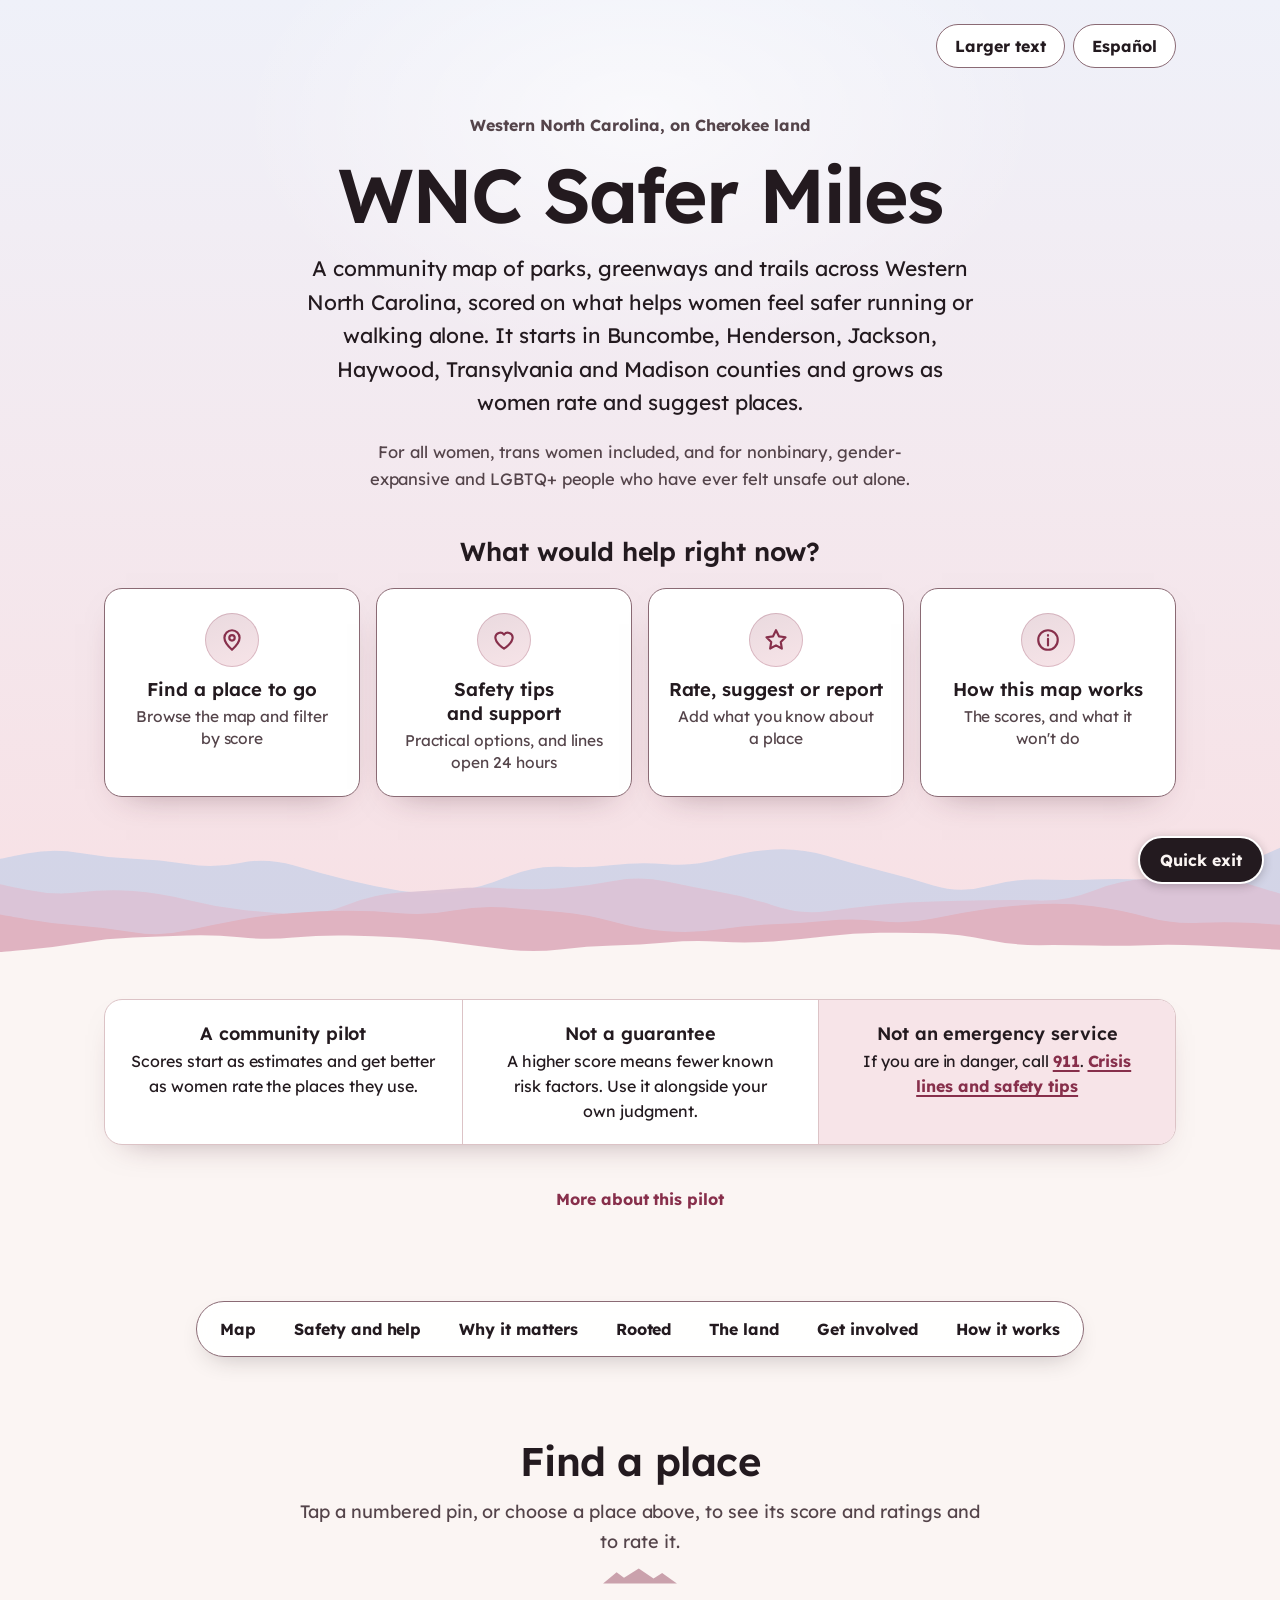
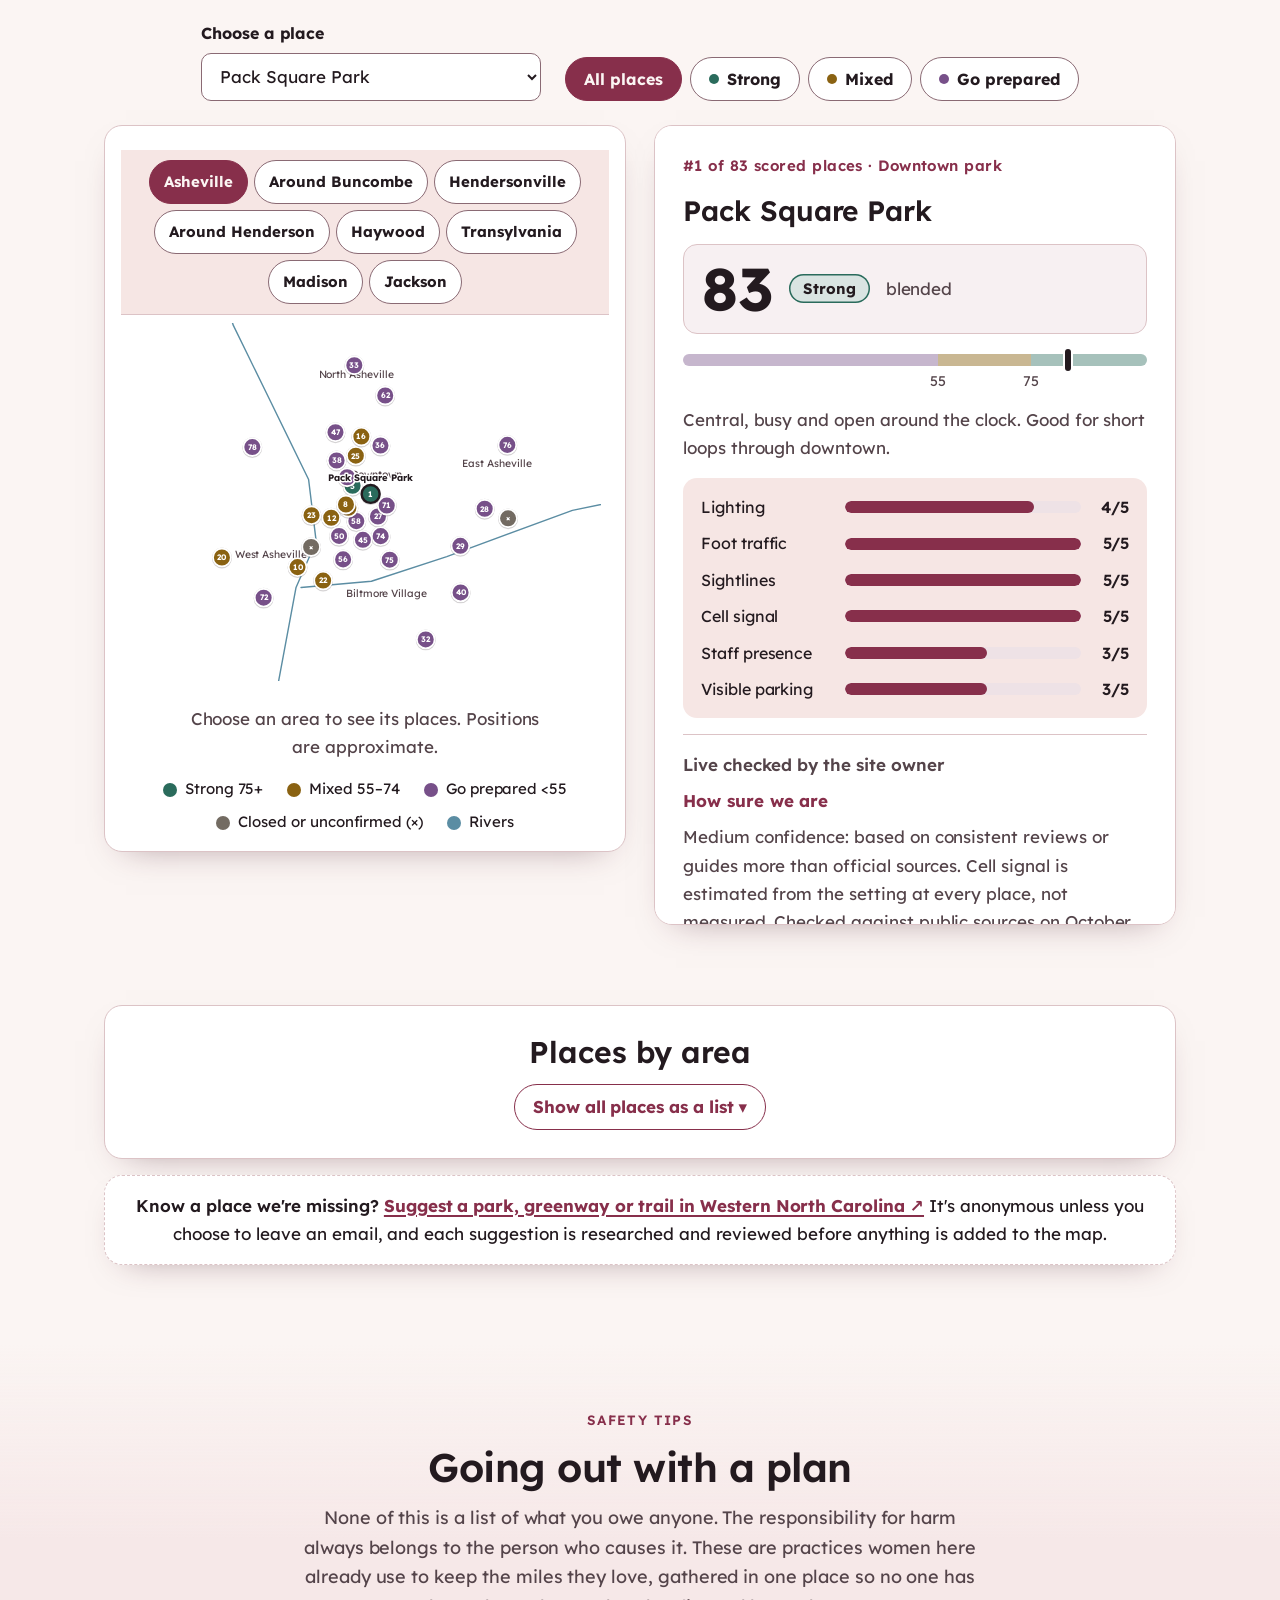
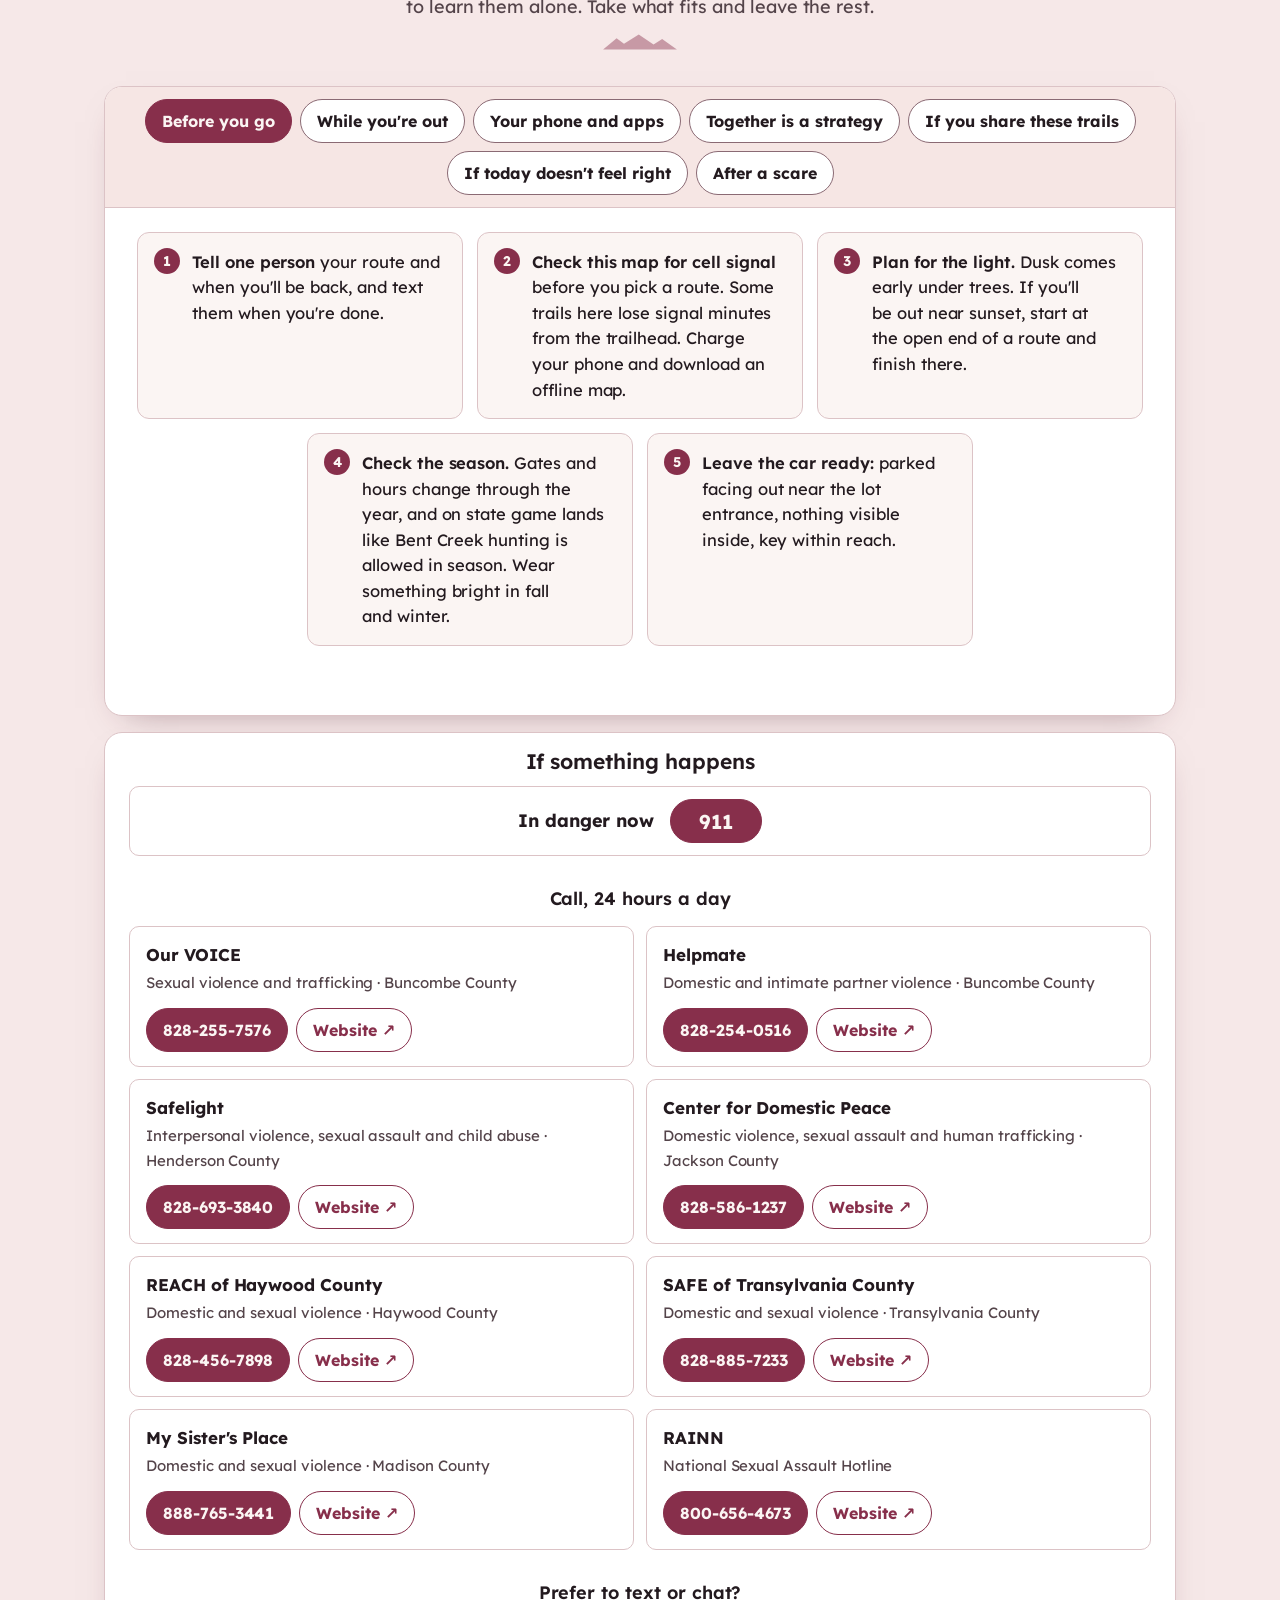
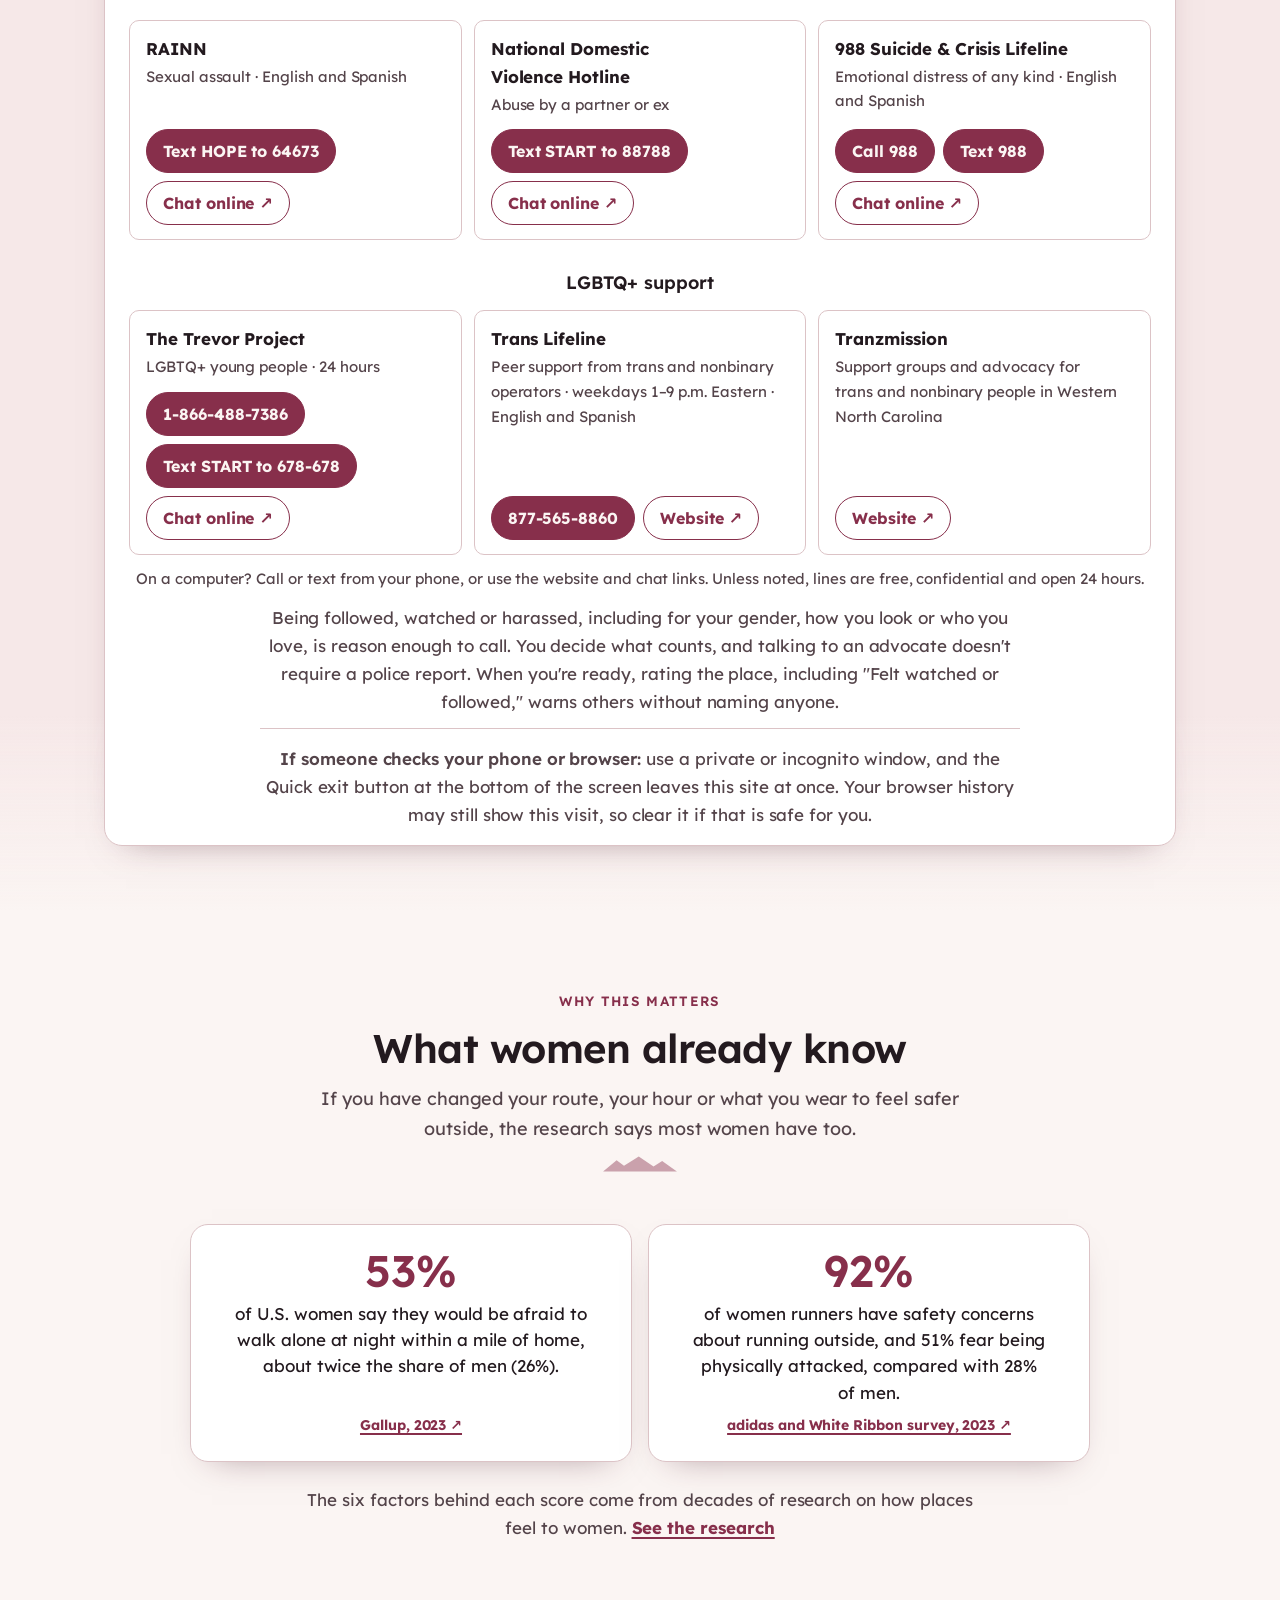
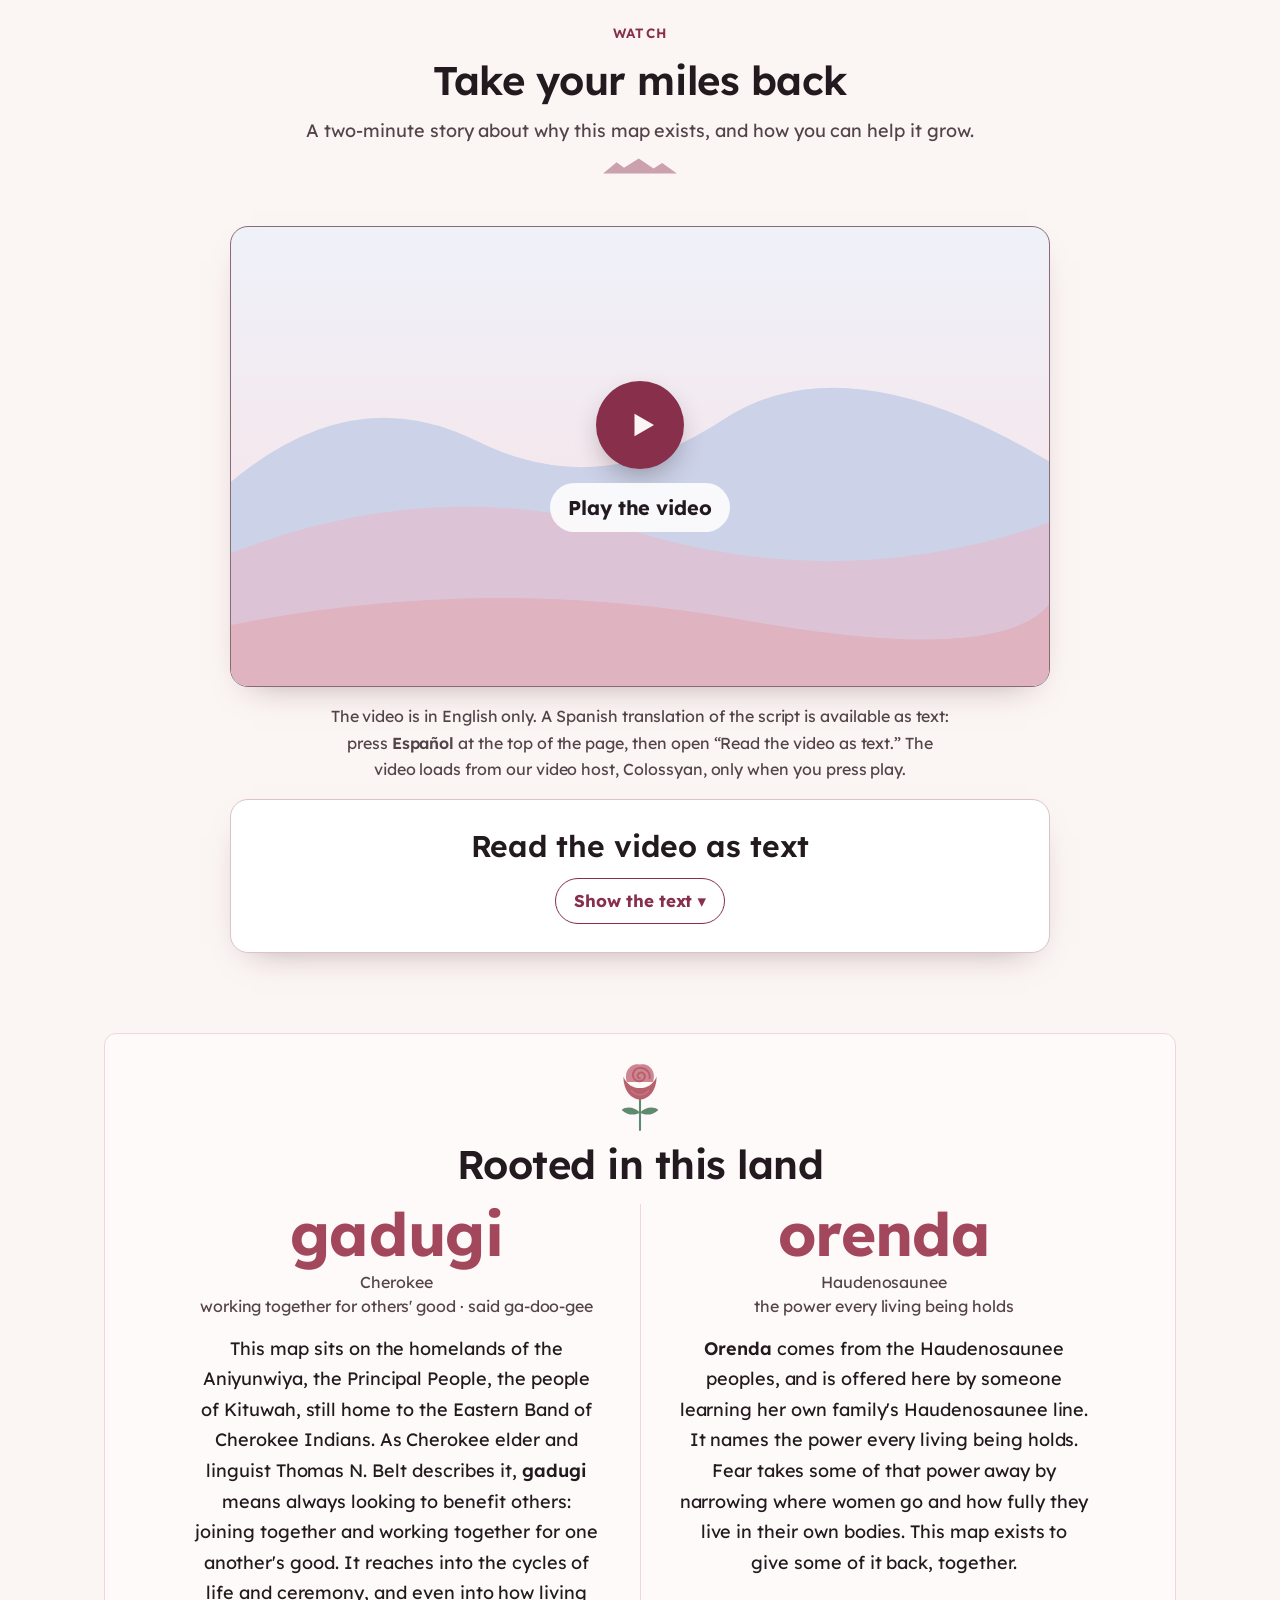
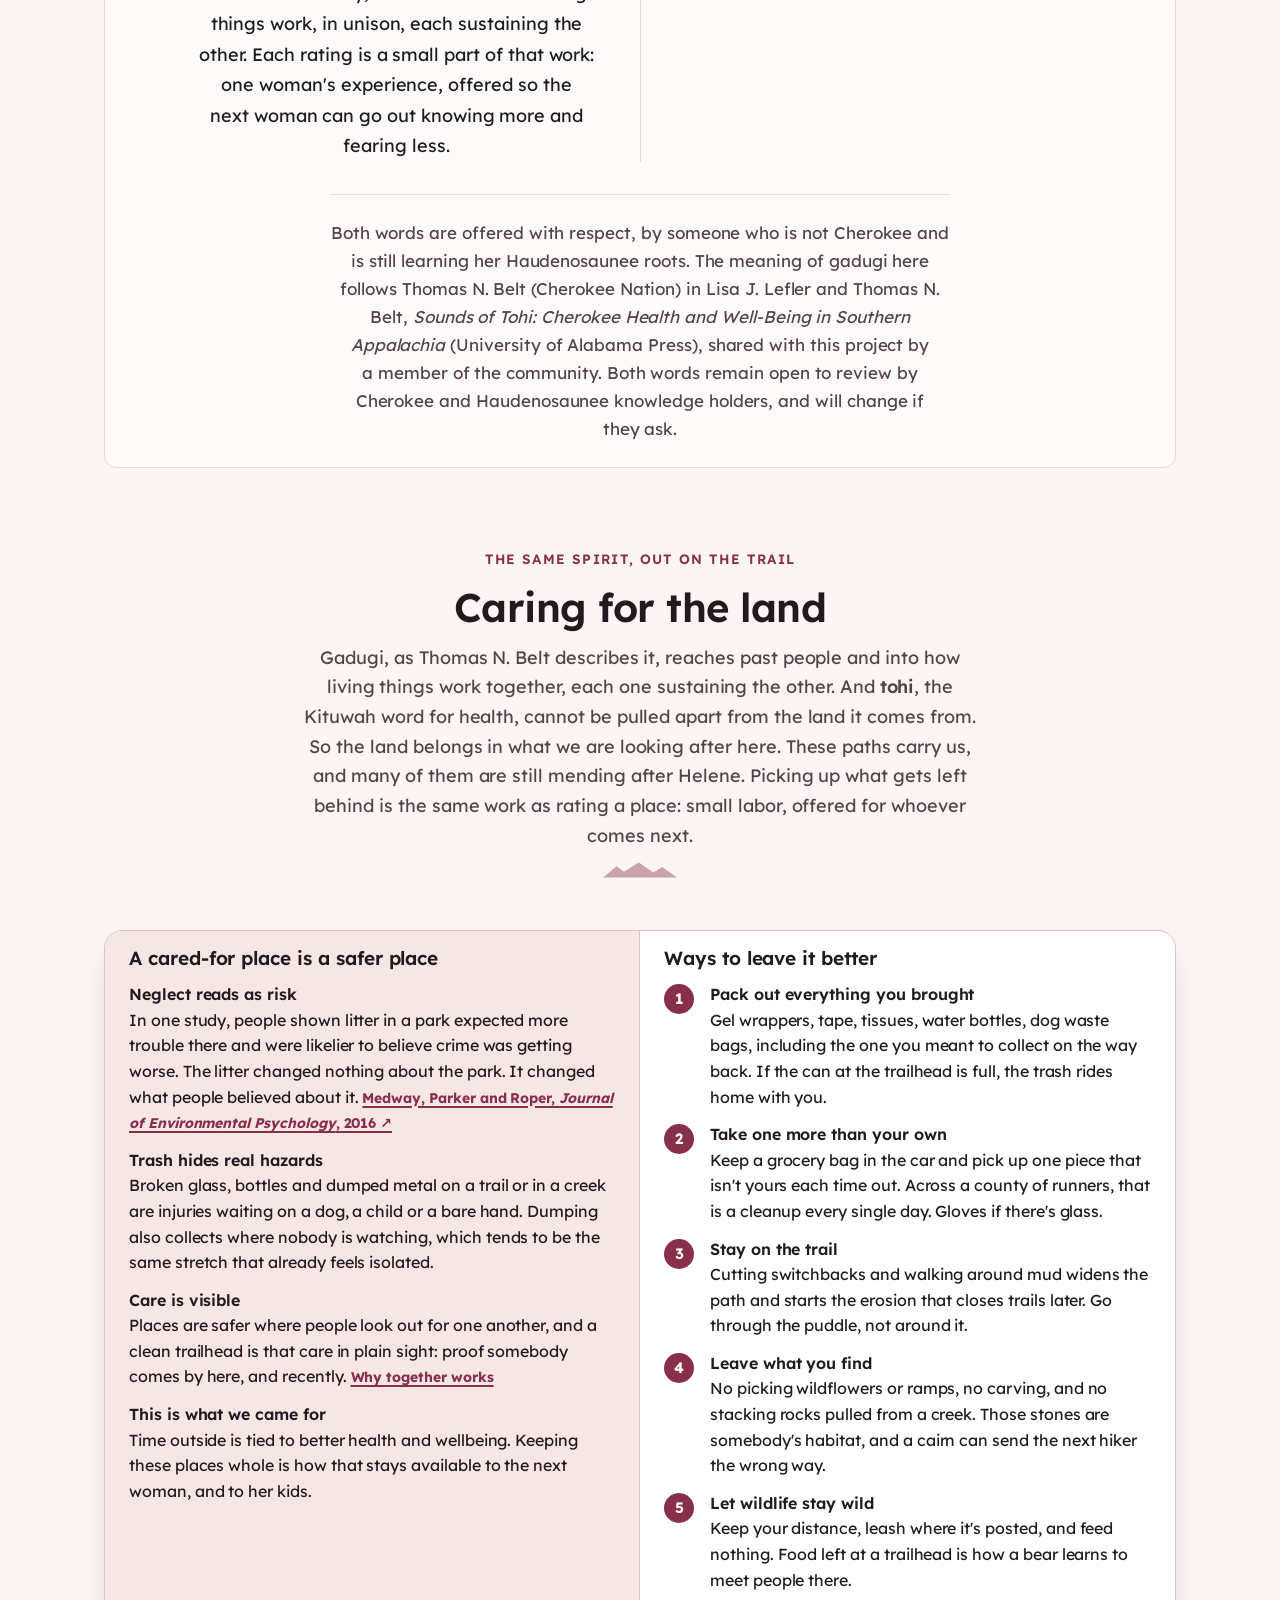
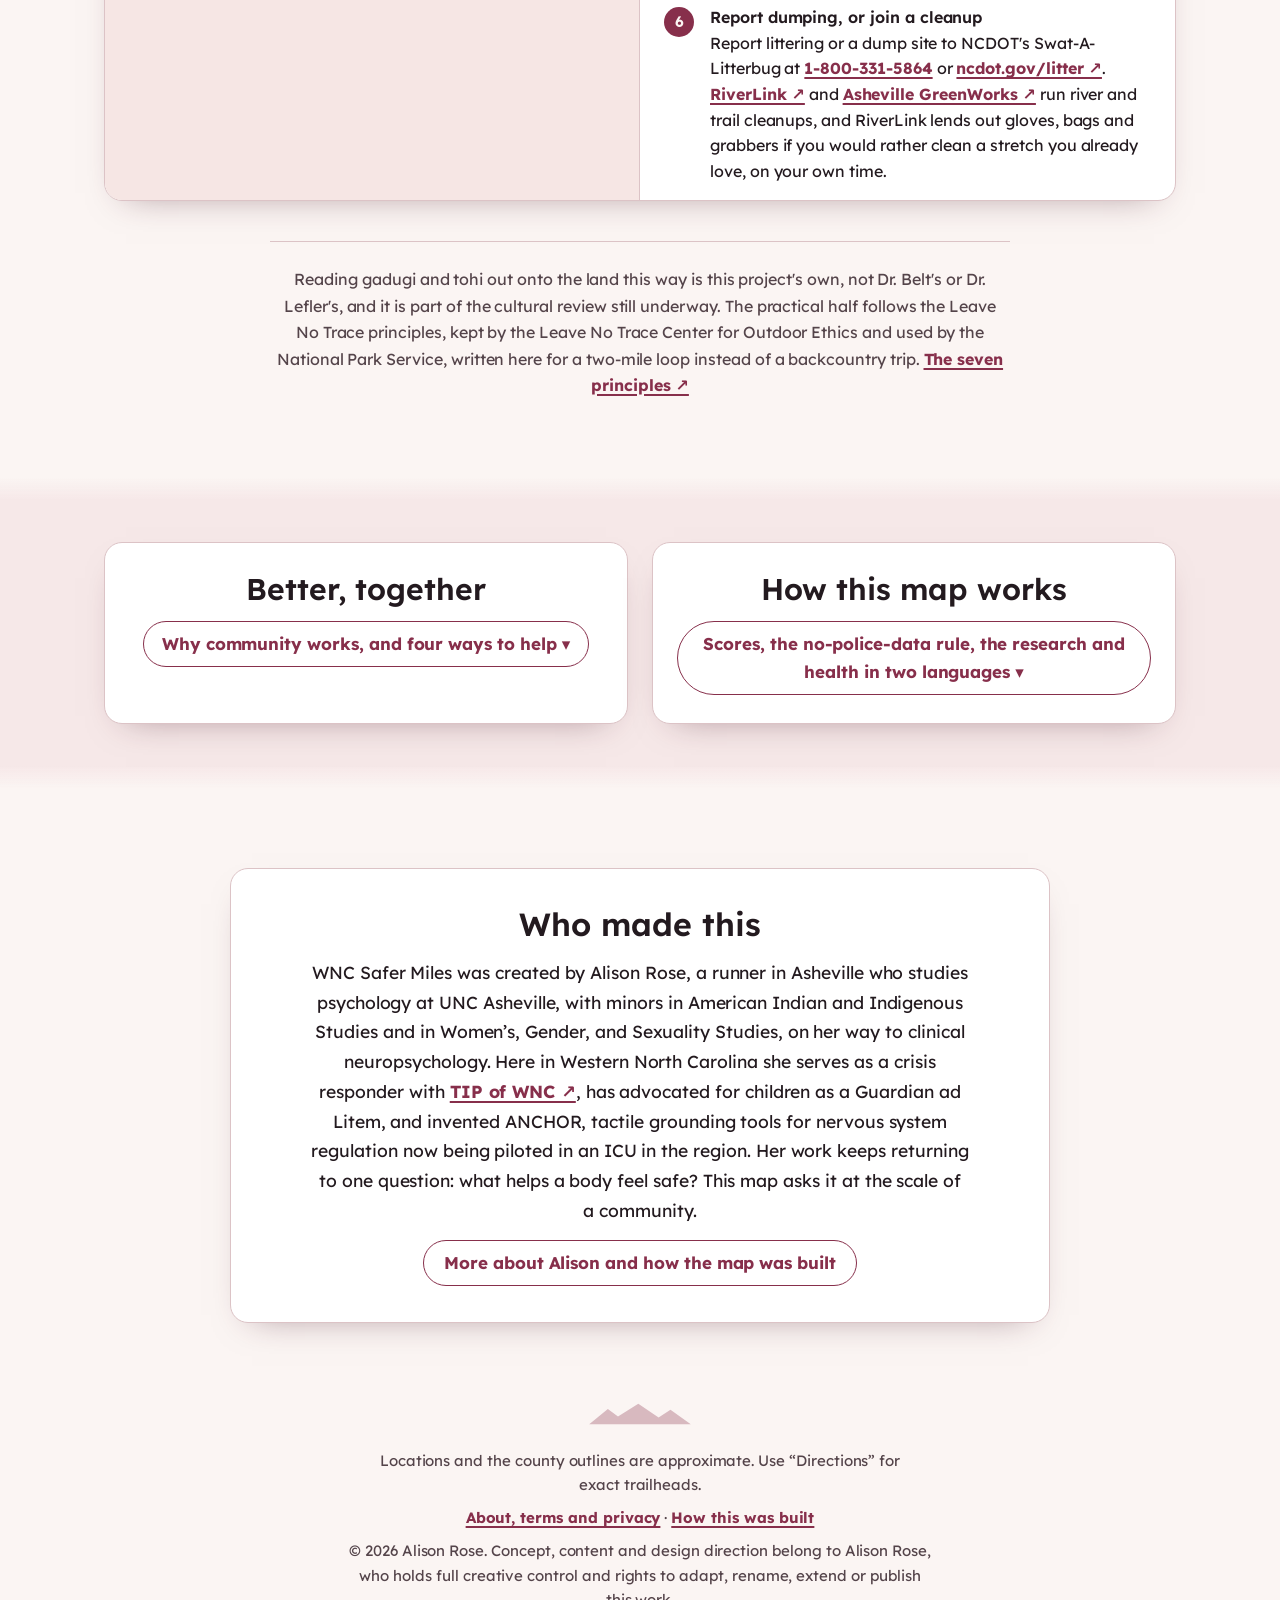
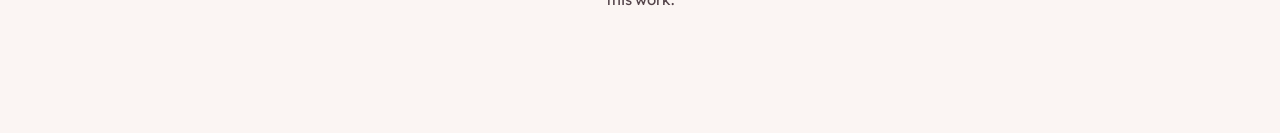
==== index.html @ e5802a6c "Add "Caring for the land" (EN/ES); Blue Ridge depth and wayfinding pass Content - New #land section " ====
<!doctype html>
<html lang="en">
<head>
<meta charset="utf-8">
<meta name="viewport" content="width=device-width,initial-scale=1,viewport-fit=cover">
<style>:root{color-scheme:light dark}body{margin:0;font:17px system-ui,sans-serif;background:#fbf5f3;color:#2b2226}@media (prefers-color-scheme:dark){body{background:#191416;color:#f6edef}}img{max-width:100%}[hidden]{display:none!important}
/* ---------- Consolidated layout: folds and tabs ---------- */
.fold{background:var(--surface);border:1px solid var(--line);border-radius:var(--r)}
.fold>summary{list-style:none;cursor:pointer;display:flex;flex-wrap:wrap;align-items:center;justify-content:space-between;gap:var(--s1) var(--s2);padding:var(--s2) var(--s3);min-height:56px}
.fold>summary::-webkit-details-marker{display:none}
.fold>summary h2{margin:0;font-size:22px}
.fold-hint{font-weight:700;color:var(--accent)}
.fold-hint::after{content:" ▾"}
.fold[open] .fold-hint::after{content:" ▴"}
.fold[open]>summary{border-bottom:1px solid var(--line)}
.fold>.note,.fold>.list{margin:var(--s2) var(--s3)}
.fold>.list{margin-bottom:var(--s3)}
.list{columns:auto;display:grid;grid-template-columns:repeat(3,minmax(0,1fr));gap:var(--s1) var(--s2);align-items:stretch}
.list .area{grid-column:1/-1;margin:var(--s2) 0 0}
.list .row{margin:0;height:100%}
@media (max-width:980px){.list{grid-template-columns:repeat(2,minmax(0,1fr))}}
@media (max-width:640px){.list{grid-template-columns:1fr}}
.places-sec{display:grid;gap:var(--s2)}
.tips>*,.howto>*,main>*{min-width:0}
.tabs{min-width:0;max-width:100%;background:var(--surface);border:1px solid var(--line);border-radius:var(--r);overflow:hidden}
.tablist{min-width:0;max-width:100%;display:flex;flex-wrap:wrap;justify-content:center;gap:var(--s1);padding:12px var(--s2);background:var(--band);border-bottom:1px solid var(--line)}
.tablist [role=tab]{font:700 16px var(--font);min-height:44px;padding:8px 16px;border-radius:999px;border:1.5px solid var(--edge);background:var(--surface);color:var(--ink);cursor:pointer}
.tablist [role=tab]:hover{border-color:var(--accent)}
.tablist [role=tab][aria-selected=true]{background:var(--accent);border-color:var(--accent);color:var(--bg)}
.panels{display:grid;padding:var(--s2) clamp(16px,3vw,32px) var(--s1)}
.panels>[role=tabpanel]{grid-area:1/1;visibility:hidden;background:none;border:0;border-radius:0;padding:0;display:grid;gap:12px;align-content:start}
.panels>[role=tabpanel].on{visibility:visible}
.panels>[role=tabpanel]>h3{position:absolute;width:1px;height:1px;overflow:hidden;clip:rect(0 0 0 0);white-space:nowrap}
.panels ul{columns:2 300px;column-gap:var(--s4);display:block;margin:0;padding-left:20px}
.panels li{break-inside:avoid;margin-bottom:12px}
.panels>[role=tabpanel]:focus-visible{outline:2px solid var(--accent);outline-offset:6px}
@media (max-width:640px){.panels>[role=tabpanel]:not(.on){display:none}.tablist [role=tab]{font-size:15px;padding:8px 12px}}
.tips .tip-grid{margin-top:var(--s3)}
.howto{display:grid;gap:var(--s2)}
.together{display:grid;gap:var(--s2)}
.fold>.tg-intro{margin:var(--s2) var(--s3) 0;max-width:72ch}
.fold>.tg{margin:var(--s2) var(--s3) var(--s3)}
#howFold>.tabs{margin:var(--s2) var(--s3) var(--s3)}
.howto .fold>summary h2{text-align:left}
@media (max-width:640px){.fold>.tg-intro{margin:var(--s2) var(--s2) 0}.fold>.tg,#howFold>.tabs{margin:var(--s2)}}
.tg{display:grid;grid-template-columns:minmax(0,1fr) minmax(0,1fr);background:var(--surface);border:1px solid var(--line);border-radius:var(--r);overflow:hidden}
.tg>div{padding:var(--s2) var(--s3);display:grid;gap:12px;align-content:start}
.tg .tg-why{background:var(--band);border-right:1px solid var(--line)}
.tg h3{font-size:19px;margin:0}
.tg ul,.tg ol{margin:0;padding:0;list-style:none;display:grid;gap:12px}
.tg li{font-size:16px;line-height:1.6}
.tg li b{display:block;color:var(--ink)}
.tg ol{counter-reset:tg}
.tg ol li{counter-increment:tg;position:relative;padding-left:44px}
.tg ol li::before{content:counter(tg);position:absolute;left:0;top:2px;width:30px;height:30px;border-radius:50%;background:var(--accent);color:var(--bg);font-weight:700;display:grid;place-items:center;font-size:15px}
.tg small{color:var(--muted);font-size:14px}
@media (max-width:900px){.tg{grid-template-columns:1fr}.tg .tg-why{border-right:0;border-bottom:1px solid var(--line)}.tg>div{padding:var(--s2)}}
.why{display:grid;gap:var(--s2)}
.stats{list-style:none;margin:0 auto;padding:0;display:grid;max-width:820px;width:100%;grid-template-columns:repeat(2,minmax(0,1fr));gap:var(--s2)}
.stats li{background:var(--surface);border:1px solid var(--line);border-radius:var(--r);padding:var(--s2) var(--s3);display:grid;gap:8px;align-content:start;justify-items:center;text-align:center}
.stats b{display:block;font-size:44px;line-height:1;color:var(--accent)}
.stats span{font-size:17px;line-height:1.55}
.stats a{font-size:14px}
.why-more{text-align:center;margin:0 auto;max-width:68ch}
#research [data-i18n=resBody],#health [data-i18n=hlBody]{display:grid;gap:12px}
#research p.note,#health p.note{margin:0;max-width:72ch}
.howto .panels>#health ul.note{margin:0;padding:0;list-style:none;columns:auto;display:grid;grid-template-columns:repeat(auto-fit,minmax(220px,1fr));gap:12px;max-width:none}
.howto .panels>#health ul.note li{margin:0;border-radius:12px;padding:14px 18px;text-align:left;font-weight:400;line-height:1.55;font-size:16px;color:var(--ink)}
.howto .panels>#health ul.note li b{display:block;color:var(--accent);margin-bottom:4px}
@media (max-width:900px){.stats{grid-template-columns:1fr;gap:12px}.stats li{padding:14px 16px;grid-template-columns:auto 1fr;justify-items:start;align-items:center;text-align:left;gap:4px 16px}.stats b{grid-row:span 2;font-size:34px}.stats span{font-size:16px}}
.howto h2{text-align:center}
.mapbox,.main>*{min-width:0}
.maptabs{margin-top:var(--s1);min-width:0;max-width:100%}
.maptabs .panels{padding:var(--s1)}
.maptabs .tablist [role=tab]{font-size:15px}
.maps-n{margin:0}
.panels>[role=tabpanel] ul{columns:3 240px;column-gap:var(--s4);display:block;margin:0;padding-left:20px}
.panels>[role=tabpanel] li{break-inside:avoid;margin-bottom:12px}
.tips-head{justify-items:center;text-align:center}
.tips-head .note{max-width:68ch}
.tips-head{margin-bottom:var(--s2)}
.tips .tip-grid{margin-top:var(--s2)}
.panels>[role=tabpanel]{gap:8px}
.panels li{margin-bottom:8px}
.tip.help{padding:var(--s2) var(--s3)}
.tip.help .lines li{padding:10px 0}
@media (max-width:640px){.tip.help{padding:var(--s2)}.tip.help .lines li{flex-wrap:nowrap;justify-content:space-between}.tip.help .lines span{flex:1 1 0!important;min-width:0;font-size:16px}.tip.help .lines small{font-size:14px}.tip.help .lines a{font-size:15px;padding:8px 12px;min-width:0;white-space:normal;text-align:center;max-width:46%}}
.places-sec .suggest{margin:0;max-width:none;text-align:center}
.tip.help .lines{grid-template-columns:repeat(2,minmax(0,1fr))}
.tip.help .lines:not(.txt) li:first-child,.tip.help .lines.txt li:last-child{grid-column:1/-1}
.tip.help .lines:not(.txt) li:first-child span,.tip.help .lines.txt li:last-child span{flex:0 1 auto}
.tip.help .lines:not(.txt) li:first-child,.tip.help .lines.txt li:last-child{justify-content:center;gap:var(--s3)}
.tip.help>.note{max-width:none}
.tip.help h3,.tip.help .lines-h{text-align:center}
@media (max-width:760px){.tip.help .lines{grid-template-columns:1fr}.tip.help .lines li{justify-content:space-between!important}}
@media (max-width:640px){.tablist{flex-wrap:nowrap;justify-content:flex-start;overflow-x:auto;scroll-snap-type:x proximity;-webkit-overflow-scrolling:touch}.tablist [role=tab]{flex:0 0 auto;scroll-snap-align:start;white-space:nowrap}.tip.help .lines:not(.txt) span{flex:1 1 150px}}

/* ---------- Help card: resource tiles ---------- */
.tip.help .now{display:flex;justify-content:center;align-items:center;gap:var(--s2);padding:12px var(--s2);background:var(--surface);border:1px solid var(--line);border-radius:10px;font-weight:700;font-size:18px}
.tip.help .rescards{list-style:none;margin:0;padding:0;display:grid;grid-template-columns:repeat(2,minmax(0,1fr));gap:12px}
.tip.help .rescards.three{grid-template-columns:repeat(3,minmax(0,1fr))}
.tip.help .rescards li{background:var(--surface);border:1px solid var(--line);border-radius:10px;padding:14px 16px;display:grid;gap:12px;align-content:space-between}
.tip.help .rescards li>span{display:grid;gap:2px;font-weight:700;font-size:17px}
.tip.help .rescards small{font-weight:400;color:var(--muted);font-size:15px}
.tip.help .acts{display:flex;flex-wrap:wrap;gap:8px}
.tip.help .acts a,.tip.help .now a{display:inline-flex;align-items:center;justify-content:center;min-height:44px;padding:8px 16px;border-radius:999px;font:700 16px var(--font);text-decoration:none;border:1.5px solid var(--accent);white-space:nowrap}
.tip.help a.call{background:var(--accent);color:var(--bg)}
.tip.help a.call.big{font-size:20px;padding:8px 28px}
.tip.help a.web{background:var(--surface);color:var(--accent)}
.tip.help a:focus-visible{outline:3px solid var(--ink);outline-offset:2px}
.tip.help .desk-note{text-align:center;margin:0 auto;max-width:none}
header .incl{margin:0;font-size:17px;color:var(--muted);max-width:60ch}
@media (max-width:900px){.tip.help .rescards.three{grid-template-columns:1fr}}
@media (max-width:640px){.tip.help .rescards{grid-template-columns:1fr}.tip.help .acts a{flex:1 1 auto}}

/* ---------- Tip cards: each tip its own tidy card in an even grid ---------- */
#safety .panels>[role=tabpanel] ul{list-style:none;padding:0;margin:0;columns:auto;display:grid;grid-template-columns:repeat(auto-fill,minmax(260px,1fr));gap:12px;counter-reset:tip}
#safety .panels>[role=tabpanel] li{counter-increment:tip;margin:0;break-inside:auto;position:relative;background:var(--bg);border:1px solid var(--line);border-radius:12px;padding:16px 18px 16px 54px;line-height:1.55;font-size:16.5px}
#safety .panels>[role=tabpanel] li::before{content:counter(tip);position:absolute;left:16px;top:15px;width:26px;height:26px;border-radius:50%;background:var(--accent);color:var(--bg);font:700 14px/26px var(--font);text-align:center}
#safety .panels>[role=tabpanel] li b,#safety .panels>[role=tabpanel] li strong{color:var(--ink)}
#safety .panels>[role=tabpanel]>.note{margin:0 0 4px;max-width:70ch}
#safety .panels{padding:var(--s3) clamp(16px,3vw,32px)}
.howto .panels>[role=tabpanel] ul{list-style:none;padding:0;margin:8px 0;columns:auto;display:grid;grid-template-columns:repeat(auto-fill,minmax(260px,1fr));gap:8px}
.howto .panels>[role=tabpanel] li{margin:0;background:var(--bg);border:1px solid var(--line);border-radius:999px;padding:8px 16px;text-align:center;font-weight:700;color:var(--ink)}
.howto .panels{padding:var(--s3) clamp(16px,3vw,32px)}
.howto .panels>[role=tabpanel] .note{max-width:72ch}
</style>
<title>WNC Safer Miles</title>
<meta name="description" content="A community map of parks, greenways and trails across Western North Carolina, scored on what makes them safer for women running or walking alone.">
<meta name="theme-color" content="#872f4b">
<link rel="icon" href="favicon.svg" type="image/svg+xml">
<link rel="apple-touch-icon" href="apple-touch-icon.png">
<link rel="canonical" href="https://connectalisonrose-lab.github.io/wnc-safer-miles/">
<meta property="og:type" content="website">
<meta property="og:site_name" content="WNC Safer Miles">
<meta property="og:title" content="WNC Safer Miles">
<meta property="og:description" content="A community map of parks, greenways and trails across Western North Carolina, scored on what makes them safer for women running or walking alone.">
<meta property="og:url" content="https://connectalisonrose-lab.github.io/wnc-safer-miles/">
<meta property="og:image" content="https://connectalisonrose-lab.github.io/wnc-safer-miles/og-image.png">
<meta property="og:image:width" content="1200">
<meta property="og:image:height" content="630">
<meta property="og:image:alt" content="WNC Safer Miles: a community map for women running or walking alone in Western North Carolina">
<meta name="twitter:card" content="summary_large_image">
<link rel="preconnect" href="https://fonts.googleapis.com">
<link rel="stylesheet" href="https://fonts.googleapis.com/css2?family=Lexend:wght@400;600;700&display=swap">
<style>
/* WNC Safer Miles — design system (Oct 2026)
   Calm and legible first. One typeface, Lexend, designed to make reading easier and faster (chosen by Alison Oct 17, 2026).
   Palette: blush cream neutrals, dusty rose accent. 8px spacing rhythm, one grid, one bold moment (the "Rooted" terms). */
:root{
  --bg:#fbf5f3; --surface:#ffffff; --band:#f6e6e4; --ink:#231a1f; --muted:#54444a; --line:#dcc3c6;
  --edge:#8a6a74; --tint:#f7e4e8;
  --land:#f5e7e3; --river:#5b8da3; --accent:#872f4b;
  --strong:#2a6b5c; --mixed:#8a6212; --caution:#775089; --closed:#736b62;
  --font:"Lexend",system-ui,-apple-system,"Segoe UI",sans-serif;
  --display:var(--font); --body:var(--font); --mono:var(--font);
  --s1:8px; --s2:16px; --s3:24px; --s4:40px; --s5:48px;
  --r:12px; --max:1120px; --gut:24px;
  color-scheme:light;
}
@media (prefers-color-scheme:dark){:root:not([data-theme="light"]){
  --bg:#191416; --surface:#221b1e; --band:#2a2125; --ink:#f6edef; --muted:#cdbcc1; --line:#4d3c43;
  --edge:#9c8089; --tint:#33252b;
  --land:#251d21; --river:#5f93aa; --accent:#eaa7b7;
  --strong:#5fc4a6; --mixed:#e4b157; --caution:#cba0d8; --closed:#7d756b; color-scheme:dark}}
:root[data-theme="dark"]{
  --bg:#191416; --surface:#221b1e; --band:#2a2125; --ink:#f6edef; --muted:#cdbcc1; --line:#4d3c43;
  --edge:#9c8089; --tint:#33252b;
  --land:#251d21; --river:#5f93aa; --accent:#eaa7b7;
  --strong:#5fc4a6; --mixed:#e4b157; --caution:#cba0d8; --closed:#7d756b; color-scheme:dark}

*,*::before,*::after{box-sizing:border-box}
html{-webkit-text-size-adjust:100%}
body{margin:0;background:var(--bg);color:var(--ink);font:400 17px/1.65 var(--font);font-variant-numeric:tabular-nums}
.wrap{max-width:var(--max);margin:0 auto;padding:var(--s4) var(--gut) var(--s5);display:grid;gap:var(--s5)}
@media (max-width:640px){:root{--gut:16px;--s5:32px}.wrap{padding-top:var(--s3)}}
h1,h2,h3{font-family:var(--font);font-weight:700;margin:0;line-height:1.2;text-wrap:balance}
h1{font-size:clamp(34px,6vw,54px);line-height:1.08;letter-spacing:-.015em}
h2{font-size:clamp(25px,3.4vw,31px)}
h3{font-size:21px}
p{margin:0;max-width:64ch}
a{color:var(--accent);font-weight:700;text-underline-offset:3px;text-decoration-thickness:1.5px}
strong,b{font-weight:700}
button{font-family:var(--font)}
:focus-visible{outline:3px solid var(--accent);outline-offset:3px;border-radius:4px}
.sr{position:absolute;width:1px;height:1px;overflow:hidden;clip:rect(0 0 0 0);white-space:nowrap}
.skip{position:absolute;left:16px;top:-60px;background:var(--ink);color:var(--bg);padding:10px 14px;border-radius:8px;z-index:10}
.skip:focus{top:calc(env(safe-area-inset-top,0px) + 8px)}
.note,.hint{color:var(--muted);font-size:17px}
.fine{color:var(--muted);font-size:15px}
.section-head{display:grid;gap:var(--s1);margin-bottom:var(--s3)}

/* ---------- Header ---------- */
header{display:grid;gap:var(--s3)}
.topbar{display:flex;justify-content:space-between;align-items:center;gap:var(--s2);flex-wrap:wrap}
.eyebrow{font-size:16px;color:var(--muted)}
.tools{display:flex;gap:var(--s1);flex-wrap:wrap}
.langbtn,.sizebtn,.chip{font:700 16px var(--font);min-height:44px;padding:8px 18px;border-radius:999px;border:1.5px solid var(--edge);background:var(--surface);color:var(--ink);cursor:pointer}
.sizebtn[aria-pressed="true"],.chip[aria-pressed="true"]{background:var(--accent);color:var(--bg);border-color:var(--accent)}
.title{display:grid;gap:var(--s2)}
header .lede{font-size:clamp(19px,2.2vw,22px);line-height:1.55;max-width:46ch}
.facts{display:grid;grid-template-columns:repeat(3,minmax(0,1fr));gap:var(--s2);list-style:none;margin:0;padding:0}
@media (max-width:820px){.facts{grid-template-columns:1fr}}
.facts li{background:var(--surface);border:1px solid var(--line);border-radius:var(--r);padding:var(--s2) 20px;font-size:16px;line-height:1.55}
.facts li strong{display:block;font-size:18px;margin-bottom:2px}
details.more{font-size:16px;color:var(--muted)}
details.more summary{cursor:pointer;font-weight:700;color:var(--accent);min-height:44px;display:inline-flex;align-items:center}
details.more p{margin-top:var(--s1);max-width:72ch}

/* ---------- Map + panel ---------- */
.toolbar{display:grid;grid-template-columns:minmax(220px,340px) 1fr;gap:var(--s2);align-items:end;margin-bottom:var(--s2)}
@media (max-width:820px){.toolbar{grid-template-columns:1fr}}
.pick{display:grid;gap:6px;font-weight:700;font-size:16px}
.pick select{font:400 17px var(--font);min-height:48px;padding:10px 14px;border:1.5px solid var(--edge);border-radius:10px;background:var(--surface);color:var(--ink);width:100%}
.filters{display:flex;flex-wrap:wrap;gap:var(--s1)}
.main{display:grid;grid-template-columns:minmax(0,7fr) minmax(0,5fr);gap:var(--s3);align-items:start}
@media (max-width:900px){.main{grid-template-columns:1fr}}
.mapbox{background:var(--surface);border:1px solid var(--line);border-radius:var(--r);padding:var(--s2);display:grid;gap:var(--s2);min-width:0}
.mapbox .hint{font-size:15px}
svg.map{width:100%;height:auto;display:block}
.inset{border-top:1px solid var(--line);padding-top:var(--s2);display:grid;gap:var(--s1)}
.inset-h{margin:0;font-size:18px}
.inset-n{margin:0;font-size:15px}
.insetbox{fill:none;stroke:var(--muted);stroke-width:2;stroke-dasharray:5 5}
.insetlbl{font:700 20px var(--font);fill:var(--muted)}
.county{fill:var(--land);stroke:var(--muted);stroke-width:1.5;stroke-dasharray:6 5}
.river{fill:none;stroke:var(--river);stroke-width:3;stroke-linecap:round;stroke-linejoin:round}
.town{font:400 22px var(--font);fill:var(--muted)}
.pin{cursor:pointer}
.pin .dot{stroke:var(--surface);stroke-width:3}
.pin.sel .dot{stroke:var(--ink);stroke-width:4}
.pin .num{font:700 17px var(--font);fill:var(--surface);pointer-events:none}
.pin .lbl{font:700 20px var(--font);fill:var(--ink);paint-order:stroke;stroke:var(--surface);stroke-width:6px;stroke-linejoin:round;pointer-events:none}
.pin.dim{opacity:.25;pointer-events:none}
@media (prefers-reduced-motion:no-preference){.pin .halo{transition:opacity .2s}}
.legend{display:flex;flex-wrap:wrap;gap:var(--s1) var(--s3);font-size:15px}
.legend>span{display:inline-flex;align-items:center;gap:8px}
.sw{width:14px;height:14px;border-radius:50%;display:inline-block;flex:none}

.panel{background:var(--surface);border:1px solid var(--line);border-radius:var(--r);padding:var(--s3);display:grid;gap:var(--s2);min-width:0;scroll-margin-top:var(--s2)}
@media (min-width:901px){.panel{position:sticky;top:var(--s2);max-height:calc(100vh - 32px);overflow:auto}}
.panel>.eyebrow{font-size:15px}
.panel h2{font-size:28px}
.scoreline{display:flex;align-items:center;gap:var(--s2);flex-wrap:wrap}
.score{font:700 52px/1 var(--font)}
.band{font:700 15px var(--font);padding:5px 14px;border-radius:999px;color:var(--ink)}
.b-strong{background:color-mix(in srgb,var(--strong) 18%,var(--surface));box-shadow:inset 0 0 0 1.5px var(--strong)}
.b-mixed{background:color-mix(in srgb,var(--mixed) 18%,var(--surface));box-shadow:inset 0 0 0 1.5px var(--mixed)}
.b-caution{background:color-mix(in srgb,var(--caution) 16%,var(--surface));box-shadow:inset 0 0 0 1.5px var(--caution)}
.factors{display:grid;gap:10px}
.f{display:grid;grid-template-columns:132px 1fr 36px;gap:12px;align-items:center;font-size:16px}
.bar{height:10px;background:var(--line);border-radius:5px;overflow:hidden}
.bar i{display:block;height:100%;background:var(--accent);border-radius:5px}
.f b{text-align:right;font-size:16px}
.layer{border-top:1px solid var(--line);padding-top:var(--s2);display:grid;gap:var(--s1)}
.layer .status{font-weight:700;font-size:17px}
.layer ul{margin:0;padding-left:20px;display:grid;gap:6px}
.mini{font:700 32px/1 var(--font)}
.mini small{font-size:16px;color:var(--muted)}
.tags{display:flex;flex-wrap:wrap;gap:var(--s1)}
.tag{font-size:15px;border:1px solid var(--line);border-radius:999px;padding:4px 12px}
.tag b{margin-left:4px}
.warn{border-left:4px solid var(--caution);border-radius:0 10px 10px 0;padding:12px 16px;font-size:16px;background:color-mix(in srgb,var(--caution) 9%,var(--surface))}
.warn b{display:block}
.save{display:inline-flex;align-items:center;justify-self:start;font:700 17px var(--font);min-height:52px;padding:12px 24px;border-radius:10px;background:var(--accent);color:var(--surface);text-decoration:none}

.status-note{border-left:4px solid var(--mixed);border-radius:0 10px 10px 0;padding:12px 16px;font-size:16px;background:color-mix(in srgb,var(--mixed) 10%,var(--surface))}
.status-note.off{border-left-color:var(--muted);background:var(--band)}
.row .sc.off{font-size:15px;color:var(--muted)}
.pin .dot{}
/* ---------- Places list ---------- */
.list{columns:2 360px;column-gap:var(--s3)}
.list .area{font:700 18px var(--font);margin:var(--s3) 0 var(--s1);padding:0;color:var(--ink);break-after:avoid}
.list .area:first-child{margin-top:0}
.row{display:grid;grid-template-columns:32px minmax(0,1fr) auto;gap:var(--s2);align-items:center;width:100%;padding:12px 16px;margin-bottom:var(--s1);background:var(--surface);border:1px solid var(--line);border-radius:10px;text-align:left;color:var(--ink);font:inherit;cursor:pointer;break-inside:avoid}
.row:hover,.row.sel{border-color:var(--accent);box-shadow:inset 0 0 0 1px var(--accent)}
.row .n{font-weight:700;color:var(--muted)}
.row .nm{font-weight:700}
.row .ty{display:block;font-size:15px;color:var(--muted);font-weight:400}
.row .sc{font-weight:700;font-size:18px;display:flex;align-items:center;gap:8px}

/* ---------- Tips ---------- */
.tips-head .eyebrow{display:none}
.tip-grid{display:grid;grid-template-columns:repeat(6,minmax(0,1fr));gap:var(--s2)}
.tip{grid-column:span 2;background:var(--surface);border:1px solid var(--line);border-radius:var(--r);padding:var(--s3);display:grid;gap:12px;align-content:start;min-width:0}
.tip.help{grid-column:1/-1}
@media (max-width:980px){.tip{grid-column:span 3}}
@media (max-width:640px){.tip-grid{grid-template-columns:1fr}.tip{grid-column:auto}}
.tip ul{margin:0;padding-left:20px;display:grid;gap:12px}
.tip.help{background:var(--band);border-color:transparent}
.tip .lines{list-style:none;padding:0;display:grid;grid-template-columns:repeat(auto-fit,minmax(min(100%,420px),1fr));column-gap:var(--s4);gap:0 var(--s4)}
.tip .lines li{display:flex;flex-wrap:wrap;justify-content:space-between;align-items:center;gap:12px;padding:14px 0;border-bottom:1px solid var(--line)}
.tip .lines span{display:grid;flex:1 1 200px;font-weight:700;font-size:17px}
.tip .lines small{font-weight:400;color:var(--muted);font-size:15px}
.tip .lines a{font:700 18px var(--font);background:var(--surface);border:1.5px solid var(--accent);border-radius:999px;padding:10px 18px;min-height:44px;min-width:76px;display:inline-flex;align-items:center;justify-content:center;text-decoration:none;white-space:nowrap}

/* ---------- Rooted (the one bold moment) ---------- */
.rooted{background:var(--band);border-radius:var(--r);padding:var(--s3) clamp(16px,4vw,48px);display:grid;gap:var(--s2)}
.rooted-grid{display:grid;grid-template-columns:repeat(2,minmax(0,1fr));gap:var(--s4)}
@media (max-width:760px){.rooted-grid{grid-template-columns:1fr;gap:var(--s3)}}
.rooted .term{font:700 clamp(40px,6vw,60px)/1 var(--font);color:var(--accent);letter-spacing:-.01em}
.rooted .sub{font-size:16px;color:var(--muted);margin:6px 0 var(--s2)}
.rooted p.body{font-size:18px;line-height:1.7}

/* ---------- Explainers ---------- */
.cols{display:grid;grid-template-columns:repeat(3,minmax(0,1fr));gap:var(--s4)}
@media (max-width:900px){.cols{grid-template-columns:1fr;gap:var(--s3)}}
.cols section{display:grid;gap:var(--s1);align-content:start;border-top:2px solid var(--ink);padding-top:var(--s2)}
.cols ul{margin:0;padding-left:20px;display:grid;gap:4px}

main{display:grid;gap:var(--s5)}
.tips-head{display:grid;gap:var(--s1);margin-bottom:var(--s3)}
footer{border-top:1px solid var(--line);padding-top:var(--s3);font-size:15px;color:var(--muted);display:grid;gap:var(--s1)}

.tip.after{grid-column:1/-1}
.tip.after ul{columns:2 340px;column-gap:var(--s4);display:block}
.tip.after li{break-inside:avoid;margin-bottom:12px}
.lines-h{font-size:18px;margin:var(--s3) 0 0}
.safe-use{border-top:1px solid var(--line);padding-top:var(--s2)}
.qexit{position:fixed;right:16px;bottom:calc(16px + env(safe-area-inset-bottom,0px));z-index:20;font:700 16px var(--font);min-height:48px;padding:10px 20px;border-radius:999px;border:2px solid var(--surface);background:var(--ink);color:var(--bg);cursor:pointer;box-shadow:0 2px 10px color-mix(in srgb,var(--ink) 25%,transparent)}
.qexit:focus-visible{outline:3px solid var(--accent);outline-offset:3px}
footer{padding-bottom:72px}

.suggest{margin-top:var(--s4);padding:16px 20px;border:1px dashed var(--line);border-radius:12px;background:var(--surface)}
.suggest a{font-weight:700}

.draftnote:empty{display:none}
.draftnote{margin:var(--s3) 0 0;padding:10px 14px;border-left:3px solid var(--accent);background:var(--surface);font-size:15px}
.rooted{--rb:#fffafa;--ra:#a3475d;--rl:#efd8d6;background:var(--rb);border:1px solid var(--rl);text-align:center;justify-items:center}
.rooted h2{text-align:center}
.rooted .rose{--petal:#b8606e;--petal2:#cf8592;--leaf:#5f8a6e;display:block;margin:0 auto -8px}
.rooted .term{color:var(--ra)}
.rooted-grid{width:100%;align-items:stretch;gap:0}
.rooted-grid>div{padding:0 clamp(16px,3vw,40px);display:flex;flex-direction:column;align-items:center}
.rooted-grid>div+div{border-left:1px solid var(--rl)}
.rooted p.body{max-width:44ch;margin-inline:auto}
.rooted .sub{line-height:1.5}
.rooted .root-review{margin:var(--s2) auto 0;max-width:62ch;text-align:center;padding-top:var(--s3);border-top:1px solid var(--rl);width:100%}
@media (max-width:760px){.rooted-grid>div{padding:0}.rooted-grid>div+div{border-left:0;border-top:1px solid var(--rl);margin-top:var(--s3);padding-top:var(--s3)}}
@media (prefers-color-scheme:dark){:root:not([data-theme="light"]) .rooted{--rb:#221b1e;--ra:#eaa7b7;--rl:#3e3136}}
@media (prefers-color-scheme:dark){:root:not([data-theme="light"]) .rose{--petal:#e3a0aa;--petal2:#c97f8b}}
:root[data-theme="dark"] .rose{--petal:#e3a0aa;--petal2:#c97f8b}
:root[data-theme="dark"] .rooted{--rb:#221b1e;--ra:#eaa7b7;--rl:#3e3136}
.note.src a{white-space:normal;overflow-wrap:anywhere}

/* ---------- Larger text ---------- */
html[data-size="large"] .wrap{zoom:1.18}

/* ---------- About page ---------- */
.doc{max-width:760px}
.doc article{display:grid;gap:var(--s4)}
.doc section{display:grid;gap:12px}
.doc h2{font-size:27px}
.doc h3{font-size:20px}
.doc p,.doc li{font-size:18px;line-height:1.75}
.doc ul{margin:0;padding-left:22px;display:grid;gap:12px}
.doc .lede{font-size:20px}
.back{font-size:17px}
.mail{font-weight:700;user-select:all}
.docfoot{border-top:1px solid var(--line);padding-top:var(--s3);font-size:15px;color:var(--muted)}
.docfoot p{font-size:15px}

/* ---------- Oct 17 redesign: calm, centered and balanced ----------
   One centered column. Every section opens with the same centered heading.
   Full-width bands alternate cream and blush so the page reads in chapters.
   The one memorable element: layered Blue Ridge ridgelines under the title. */
:root{--sky1:#fdf4f2;--sky2:#f5dfe2;--r1:#eed3d8;--r2:#e3bfc8;--r3:#d7abb7;--zone:#f6e8e8;--deco:#c9798b;--sec:80px;--rad:18px}
@media (prefers-color-scheme:dark){:root:not([data-theme="light"]){--sky1:#221a1e;--sky2:#2d2026;--r1:#3f2e37;--r2:#34262d;--r3:#2a1f25;--zone:#201a1d;--deco:#d898a8}}
:root[data-theme="dark"]{--sky1:#221a1e;--sky2:#2d2026;--r1:#3f2e37;--r2:#34262d;--r3:#2a1f25;--zone:#201a1d;--deco:#d898a8}
@media (max-width:640px){:root{--sec:56px}}
html{scroll-padding-top:92px}
@media (prefers-reduced-motion:no-preference){html{scroll-behavior:smooth}}
html,body{overflow-x:clip}
.wrap{display:flex;flex-direction:column;gap:var(--sec);padding-top:0}
.wrap>*{min-width:0}
main{gap:var(--sec)}

/* Full-width bands */
.zone{position:relative;isolation:isolate;padding-block:64px}
.zone::before{content:"";position:absolute;inset:0 calc(50% - 50vw);background:var(--zone);z-index:-1}
@media (max-width:640px){.zone{padding-block:40px}}

/* Hero: centered, on a soft dawn sky with the ridges at its foot */
.masthead{display:grid;gap:32px}
.hero-band{position:relative;isolation:isolate;display:grid;justify-items:center;gap:44px;padding:24px 0 170px;text-align:center}
.hero-band::before{content:"";position:absolute;inset:0 calc(50% - 50vw);background:linear-gradient(180deg,var(--sky1) 0%,var(--sky2) 100%);z-index:-2}
.ridges{position:absolute;bottom:-1px;left:calc(50% - 50vw);width:100vw;height:160px;z-index:-1;display:block}
.ridges .r1{fill:var(--r1)}.ridges .r2{fill:var(--r2)}.ridges .r3{fill:var(--r3)}.ridges .r4{fill:var(--bg)}
.hero-band .topbar{justify-self:stretch;justify-content:flex-end}
.hero-text{display:grid;gap:18px;justify-items:center;max-width:780px}
.hero-text .eyebrow{font-size:16px;color:var(--muted);font-weight:700}
h1{font-size:clamp(44px,7.4vw,76px);line-height:1.02;letter-spacing:-.022em}
header .lede{font-size:clamp(18px,2vw,21px);line-height:1.6;max-width:52ch;margin-inline:auto}
header .incl{font-size:16.5px;max-width:58ch;margin-inline:auto}
@media (max-width:640px){.hero-band{padding:16px 0 104px;gap:32px}.ridges{height:96px}}

/* "What would help right now?": four equal doors */
.paths{width:100%;display:grid;gap:20px;justify-items:center}
.paths h2{font-size:clamp(22px,2.6vw,26px)}
.paths ul{list-style:none;margin:0;padding:0;width:100%;display:grid;grid-template-columns:repeat(4,minmax(0,1fr));gap:16px}
.paths li{display:grid}
.paths a{display:grid;justify-items:center;align-content:start;gap:10px;text-align:center;padding:24px 18px 22px;border-radius:var(--rad);background:var(--surface);border:1.5px solid var(--edge);color:var(--ink);text-decoration:none;box-shadow:0 8px 24px -14px color-mix(in srgb,var(--accent) 45%,transparent)}
.paths a:hover{border-color:var(--accent);background:var(--tint)}
.paths a:hover .ic{background:var(--surface)}
.paths .ic{width:54px;height:54px;border-radius:50%;background:var(--tint);color:var(--accent);display:grid;place-items:center}
.paths .ic svg{width:26px;height:26px;fill:none;stroke:currentColor;stroke-width:2;stroke-linecap:round;stroke-linejoin:round}
.paths b{display:block;font-size:18.5px;line-height:1.3}
.paths small{display:block;font-size:15.5px;line-height:1.45;color:var(--muted);font-weight:400;margin-top:4px}
@media (max-width:980px){.paths ul{grid-template-columns:repeat(2,minmax(0,1fr))}}
@media (max-width:560px){.paths ul{grid-template-columns:1fr;gap:10px}.paths a{grid-template-columns:48px minmax(0,1fr);justify-items:start;align-items:center;text-align:left;padding:14px 16px;gap:14px}.paths .ic{width:48px;height:48px}}

/* The three notices: one balanced strip */
.facts{display:grid;grid-template-columns:repeat(3,minmax(0,1fr));gap:0;list-style:none;margin:0;padding:0;background:var(--surface);border:1.5px solid var(--line);border-radius:var(--rad);overflow:hidden;text-align:center}
.facts li{background:none;border:0;border-radius:0;padding:20px 24px;font-size:16px}
.facts li+li{border-left:1.5px solid var(--line)}
.facts li:last-child{background:var(--tint)}
@media (max-width:820px){.facts{grid-template-columns:1fr}.facts li+li{border-left:0;border-top:1.5px solid var(--line)}}
.draftnote{margin:0 auto;max-width:72ch}
details.more{text-align:center}
details.more summary{display:flex;justify-content:center}
details.more p{margin:8px auto 0;max-width:72ch;text-align:left}

/* "On this page": centered, stays in view */
.pagebar{position:sticky;top:10px;z-index:15;align-self:center;max-width:100%;background:color-mix(in srgb,var(--surface) 92%,transparent);-webkit-backdrop-filter:blur(10px);backdrop-filter:blur(10px);border:1.5px solid var(--edge);border-radius:999px;padding:5px;box-shadow:0 10px 26px -12px color-mix(in srgb,var(--ink) 30%,transparent)}
.pagebar ul{list-style:none;margin:0;padding:0;display:flex;gap:2px;overflow-x:auto;scrollbar-width:none}
.pagebar ul::-webkit-scrollbar{display:none}
.pagebar li{flex:0 0 auto}
.pagebar a{display:flex;align-items:center;min-height:44px;padding:0 18px;border-radius:999px;color:var(--ink);text-decoration:none;font-weight:700;font-size:16px;white-space:nowrap}
.pagebar a:hover{background:var(--tint)}
.pagebar a[aria-current=true]{background:var(--accent);color:var(--bg)}
@media (max-width:640px){.pagebar{top:6px;align-self:stretch}.pagebar a{padding:0 14px;font-size:15px}}

/* One heading style for every section */
.sec-head,.tips-head{display:grid;gap:12px;justify-items:center;text-align:center;max-width:780px;margin:0 auto 36px}
.sec-head h2,.tips-head h2,.rooted h2{font-size:clamp(30px,4vw,40px);letter-spacing:-.012em}
.sec-head .note,.tips-head .note{font-size:18px;max-width:62ch;margin-inline:auto}

/* Map: centered controls, two equal columns */
.toolbar{display:flex;flex-wrap:wrap;justify-content:center;align-items:end;gap:16px 24px;margin:0 0 24px}
.pick{width:min(100%,340px)}
.filters{justify-content:center}
@media (min-width:901px){.main{grid-template-columns:repeat(2,minmax(0,1fr));gap:28px}}
.mapbox,.panel{border:1.5px solid var(--line);border-radius:var(--rad);box-shadow:0 12px 32px -22px color-mix(in srgb,var(--ink) 40%,transparent)}
.panel{padding:28px}
@media (min-width:901px){.panel{top:84px;max-height:calc(100vh - 100px)}}
.legend{justify-content:center}
.maps-n{text-align:center}
.chip[data-f=strong]::before,.chip[data-f=mixed]::before,.chip[data-f=caution]::before{content:"";display:inline-block;width:10px;height:10px;border-radius:50%;margin-right:8px;vertical-align:1px;box-shadow:0 0 0 2px var(--surface)}
.chip[data-f=strong]::before{background:var(--strong)}
.chip[data-f=mixed]::before{background:var(--mixed)}
.chip[data-f=caution]::before{background:var(--caution)}
.chip[aria-pressed=true]::before{box-shadow:0 0 0 2px var(--bg)}
.maptabs .tablist{gap:6px;padding:10px 12px}
.maptabs .tablist [role=tab]{padding:6px 14px}
.halo{display:none}
.pin .dot{stroke:var(--surface);stroke-width:4;filter:drop-shadow(0 1.5px 1.5px color-mix(in srgb,var(--ink) 40%,transparent))}
.pin.sel .dot{stroke:var(--ink);stroke-width:5}

/* Place panel: where the score sits against the 55 and 75 cutoffs */
.score{font-size:60px;color:var(--ink)}
.scale{position:relative;display:flex;height:12px;margin:2px 0 24px}
.scale .seg{display:block;height:100%}
.scale .seg.c{background:color-mix(in srgb,var(--caution) 42%,var(--surface));border-radius:6px 0 0 6px}
.scale .seg.m{background:color-mix(in srgb,var(--mixed) 46%,var(--surface))}
.scale .seg.s{background:color-mix(in srgb,var(--strong) 42%,var(--surface));border-radius:0 6px 6px 0}
.scale .mk{position:absolute;top:-5px;width:6px;height:22px;margin-left:-3px;border-radius:3px;background:var(--ink);box-shadow:0 0 0 2px var(--surface)}
.scale .tk{position:absolute;top:16px;transform:translateX(-50%);font-size:14px;color:var(--muted)}
.bar{height:12px;background:color-mix(in srgb,var(--accent) 14%,var(--surface));border-radius:6px}
.bar i{border-radius:6px}

/* Cards share one edge, one radius */
.tabs,.fold,.tg,.stats li,.tip.help,.suggest{border:1.5px solid var(--line);border-radius:var(--rad)}
.tip.help{background:var(--surface)}
.places-sec .suggest{border-style:dashed}

/* Folds open like doors: centered title, then a clear button */
.fold>summary{flex-direction:column;justify-content:center;text-align:center;gap:14px;padding:28px 24px}
.fold>summary h2,.howto .fold>summary h2{font-size:clamp(24px,3vw,30px);text-align:center}
.fold-hint{border:1.5px solid var(--accent);border-radius:999px;padding:8px 18px;background:var(--surface);text-align:center}
.fold>summary:hover .fold-hint{background:var(--tint)}
.duo{display:grid;grid-template-columns:repeat(2,minmax(0,1fr));gap:24px;align-items:stretch}
.duo>section{display:grid;min-width:0}
.duo .fold{height:100%;display:flex;flex-direction:column}
.duo .fold>summary{flex:1}
.duo:has(details[open])>section{grid-column:1/-1}
@media (max-width:820px){.duo{grid-template-columns:1fr}}

/* Balanced grids: an odd last row sits centered, never left-hanging */
#safety .panels>[role=tabpanel] ul{display:flex;flex-wrap:wrap;justify-content:center;gap:14px}
#safety .panels>[role=tabpanel] li{flex:0 1 calc((100% - 28px)/3);min-width:240px}
@media (max-width:820px){#safety .panels>[role=tabpanel] li{flex-basis:calc((100% - 14px)/2)}}
@media (max-width:560px){#safety .panels>[role=tabpanel] li{flex-basis:100%;min-width:0}}
.howto .panels>[role=tabpanel] ul{display:flex;flex-wrap:wrap;justify-content:center}
.howto .panels>[role=tabpanel] li{flex:0 1 260px}
.stats{max-width:900px}
.stats li{grid-template-rows:auto 1fr auto;padding:24px 28px}
@media (max-width:900px){.stats li{grid-template-rows:none}}
.why-more{margin-top:8px}
.watch{display:grid;gap:var(--s2);justify-items:center}
.vid{width:100%;max-width:820px;aspect-ratio:16/9;border-radius:var(--rad);overflow:hidden;border:1.5px solid var(--edge);background:linear-gradient(180deg,var(--sky1),var(--sky2));position:relative}
.vid iframe{position:absolute;inset:0;width:100%;height:100%;border:0}
.vid-play{all:unset;box-sizing:border-box;cursor:pointer;position:absolute;inset:0;display:grid;place-content:center;justify-items:center;gap:14px;text-align:center}
.vid-play svg.bg{position:absolute;inset:0;width:100%;height:100%}
.vid-btn{position:relative;display:grid;place-items:center;width:88px;height:88px;border-radius:50%;background:var(--accent);color:var(--bg);box-shadow:0 12px 30px -10px color-mix(in srgb,var(--ink) 45%,transparent)}
.vid-btn svg{width:36px;height:36px;margin-left:5px}
.vid-cap{position:relative;font-weight:700;font-size:20px;color:var(--ink);background:color-mix(in srgb,var(--surface) 88%,transparent);padding:8px 18px;border-radius:999px}
.vid-play:hover .vid-btn{transform:scale(1.05)}
.vid-play:focus-visible{outline:4px solid var(--ink);outline-offset:-8px}
.vid-note{text-align:center;max-width:62ch;margin:0 auto;font-size:16px}
.vid-tr{width:100%;max-width:820px}
.vid-tr>.vid-text{margin:var(--s2) var(--s3) var(--s3);display:grid;gap:12px;max-width:68ch}
.vid-tr>.vid-text p{margin:0}
@media (prefers-reduced-motion:reduce){.vid-play:hover .vid-btn{transform:none}}
.tip.help>.note{text-align:center;max-width:76ch;margin-inline:auto}
.tip.help .lines-h{margin-top:16px}
p,small,li,.note{text-wrap:pretty}

/* "Who made this": a quiet, centered signature before the footer */
.who{justify-self:center;width:min(100%,820px);display:grid;justify-items:center;gap:14px;text-align:center;padding:36px clamp(20px,5vw,56px);background:var(--surface);border:1.5px solid var(--line);border-radius:var(--rad)}
.who h2{font-size:clamp(26px,3.2vw,32px)}
.who p{max-width:60ch;margin-inline:auto;font-size:17.5px;line-height:1.7}
.who-link{display:inline-flex;align-items:center;min-height:44px;padding:8px 20px;border:1.5px solid var(--accent);border-radius:999px;text-decoration:none;background:var(--surface)}
.who-link:hover{background:var(--tint)}

/* Footer: centered */
footer{text-align:center;justify-items:center;border-top:0;padding-top:0}
footer p{max-width:68ch;margin-inline:auto}
/* Lexend: semibold headings and emphasis read softer than bold */
h1,h2,h3,h4,b,strong{font-weight:600}
body{letter-spacing:-.003em}
@media (prefers-reduced-motion:reduce){*{transition:none!important;animation:none!important;scroll-behavior:auto!important}}

/* ---------- Oct 23 pass: Blue Ridge depth, softer edges, clearer wayfinding ----------
   The theme holds: pink mountains. What changes is depth. Real ridges go blue as they
   recede, so the farthest line is now hazy periwinkle and the near ones stay dusty rose,
   the sky reads cool at the top and warm at the horizon, and a small ridge mark repeats
   under every section heading so the page feels like one range instead of many cards. */
:root{
  --sky1:#eff1f9; --sky2:#f8e0e4;
  --r1:#ccd2e8; --r2:#dcc4d6; --r3:#e0b3c1;
  --shadow:0 14px 34px -22px rgba(74,28,43,.5);
  --shadow-lift:0 18px 38px -18px rgba(135,47,75,.42);
  --ridgemark:url("data:image/svg+xml,%3Csvg xmlns='http://www.w3.org/2000/svg' viewBox='0 0 120 26'%3E%3Cpath d='M0,25L22,7L34,16L58,1L82,17L96,8L120,25Z'/%3E%3C/svg%3E");
}
@media (prefers-color-scheme:dark){:root:not([data-theme="light"]){
  --sky1:#1b1a26; --sky2:#2d2026;
  --r1:#333852; --r2:#372a37; --r3:#2b2027;
  --shadow:0 14px 34px -20px rgba(0,0,0,.66);
  --shadow-lift:0 18px 38px -16px rgba(0,0,0,.72)}}
:root[data-theme="dark"]{
  --sky1:#1b1a26; --sky2:#2d2026;
  --r1:#333852; --r2:#372a37; --r3:#2b2027;
  --shadow:0 14px 34px -20px rgba(0,0,0,.66);
  --shadow-lift:0 18px 38px -16px rgba(0,0,0,.72)}

/* Aerial perspective: the far ridge sits back in the haze */
.ridges .r1{opacity:.82}
.ridges .r2{opacity:.94}
.hero-band::after{content:"";position:absolute;left:50%;top:-60px;width:min(820px,94vw);height:420px;transform:translateX(-50%);
  background:radial-gradient(ellipse at 50% 42%,color-mix(in srgb,#fff 62%,transparent),transparent 70%);z-index:-2;pointer-events:none}
@media (prefers-color-scheme:dark){:root:not([data-theme="light"]) .hero-band::after{background:radial-gradient(ellipse at 50% 42%,color-mix(in srgb,var(--accent) 12%,transparent),transparent 70%)}}
:root[data-theme="dark"] .hero-band::after{background:radial-gradient(ellipse at 50% 42%,color-mix(in srgb,var(--accent) 12%,transparent),transparent 70%)}

/* One ridge mark under every section heading, and one closing the page */
.sec-head::after,.tips-head::after,footer::before{content:"";display:block;width:76px;height:16px;
  -webkit-mask:var(--ridgemark) center/contain no-repeat;mask:var(--ridgemark) center/contain no-repeat;
  background:var(--accent);opacity:.42}
footer::before{width:112px;height:22px;margin:0 auto var(--s2);opacity:.3}

/* Eyebrows earn their place: small, accented, spaced */
.sec-head .eyebrow,.tips-head .eyebrow{display:block;color:var(--accent);font-weight:600;font-size:13.5px;
  letter-spacing:.1em;text-transform:uppercase}

/* Every card shares one soft shadow, so the page has depth without lines everywhere */
.facts,.tabs,.fold,.tg,.stats li,.tip.help,.suggest,.mapbox,.panel,.who,.vid,.paths a{box-shadow:var(--shadow)}
.zone::before{background:linear-gradient(180deg,transparent 0%,var(--zone) 7%,var(--zone) 93%,transparent 100%)}

/* The four doors: warmer, and they answer the cursor */
.paths .ic{background:linear-gradient(160deg,color-mix(in srgb,var(--accent) 18%,var(--surface)),var(--tint));
  box-shadow:inset 0 0 0 1px color-mix(in srgb,var(--accent) 24%,transparent)}
.paths a:hover{box-shadow:var(--shadow-lift)}
@media (prefers-reduced-motion:no-preference){
  .paths a{transition:transform .18s ease,box-shadow .18s ease,border-color .18s ease,background .18s ease}
  .paths a:hover{transform:translateY(-3px)}
  .row,.stats li{transition:border-color .15s ease,box-shadow .15s ease}}

/* Place panel: the score reads as one object, section labels in accent */
.panel .scoreline{background:color-mix(in srgb,var(--accent) 7%,var(--surface));border:1px solid var(--line);
  border-radius:14px;padding:14px 18px;margin-bottom:2px}
.panel>.eyebrow{color:var(--accent);font-weight:600;letter-spacing:.03em}
.panel .layer .status{color:var(--accent);letter-spacing:.01em}
.panel .factors{background:var(--band);border-radius:14px;padding:16px 18px}
.row:hover{box-shadow:inset 0 0 0 1px var(--accent),var(--shadow)}

/* Caring for the land */
.land{display:grid;gap:var(--s2)}
.land .tg{overflow:hidden}
.land-note{max-width:74ch;margin:var(--s3) auto 0;text-align:center;font-size:16px;padding-top:var(--s3);border-top:1px solid var(--line)}
.land .tg ol li{padding-left:46px}

/* Back to top, opposite Quick exit so neither hides the other */
.totop{position:fixed;left:16px;bottom:calc(16px + env(safe-area-inset-bottom,0px));z-index:20;display:none;
  align-items:center;gap:8px;font:600 15px var(--font);min-height:48px;padding:10px 18px;border-radius:999px;
  border:1.5px solid var(--edge);background:color-mix(in srgb,var(--surface) 93%,transparent);
  -webkit-backdrop-filter:blur(8px);backdrop-filter:blur(8px);color:var(--ink);cursor:pointer;box-shadow:var(--shadow)}
.totop.on{display:inline-flex}
.totop:hover{border-color:var(--accent);background:var(--tint)}
.totop:focus-visible{outline:3px solid var(--accent);outline-offset:3px}
@media (max-width:420px){.totop{padding:10px 14px;font-size:14px}}

/* The page bar keeps up with seven stops */
.pagebar a[aria-current=true]{box-shadow:0 2px 10px -4px color-mix(in srgb,var(--accent) 60%,transparent)}
@media (max-width:1100px){.pagebar a{padding:0 15px}}
</style>
</head>
<body>
<a class="skip" href="#content" data-i18n="skip">Skip to the map</a>
<div class="wrap">
  <header class="masthead">
    <div class="hero-band">
      <div class="topbar">
        <button class="langbtn" id="langbtn" type="button" lang="es">Español</button>
      </div>
      <div class="hero-text">
        <div class="eyebrow" data-i18n="eyebrow">Western North Carolina, on Cherokee land</div>
        <h1>WNC Safer Miles</h1>
        <p class="lede" data-i18n="lede">A community map of parks, greenways and trails across Western North Carolina, scored on what helps women feel safer running or walking alone. It starts in Buncombe, Henderson, Jackson, Haywood, Transylvania and Madison counties and grows as women rate and suggest places.</p>
        <p class="incl" data-i18n="incl">For all women, trans women included, and for nonbinary, gender-expansive and LGBTQ+ people who have ever felt unsafe out alone.</p>
      </div>
    <section class="paths" aria-labelledby="pathH">
      <h2 id="pathH" data-i18n="pathH">What would help right now?</h2>
      <ul>
        <li><a href="#explore"><span class="ic" aria-hidden="true"><svg viewBox="0 0 24 24" focusable="false"><path d="M12 21s-7-6.2-7-11a7 7 0 1 1 14 0c0 4.8-7 11-7 11z"/><circle cx="12" cy="10" r="2.5"/></svg></span><span><b data-i18n="p1T">Find a place to go</b><small data-i18n="p1D">Browse the map and filter by score</small></span></a></li>
        <li><a href="#safety"><span class="ic" aria-hidden="true"><svg viewBox="0 0 24 24" focusable="false"><path d="M12 20s-8-4.9-8-10.5A4.5 4.5 0 0 1 12 7a4.5 4.5 0 0 1 8 2.5C20 15.1 12 20 12 20z"/></svg></span><span><b data-i18n="p2T">Safety tips and support</b><small data-i18n="p2D">Practical options, and lines open 24 hours</small></span></a></li>
        <li><a href="#together"><span class="ic" aria-hidden="true"><svg viewBox="0 0 24 24" focusable="false"><path d="M12 3l2.7 5.6 6.1.9-4.4 4.3 1 6.1L12 17l-5.4 2.9 1-6.1L3.2 9.5l6.1-.9z"/></svg></span><span><b data-i18n="p3T">Rate, suggest or report</b><small data-i18n="p3D">Add what you know about a place</small></span></a></li>
        <li><a href="#how"><span class="ic" aria-hidden="true"><svg viewBox="0 0 24 24" focusable="false"><circle cx="12" cy="12" r="9"/><path d="M12 11v6M12 7.5v.5"/></svg></span><span><b data-i18n="p4T">How this map works</b><small data-i18n="p4D">The scores, and what it won't do</small></span></a></li>
      </ul>
    </section>
      <svg class="ridges" viewBox="0 0 1440 180" preserveAspectRatio="none" aria-hidden="true" focusable="false"><path class="r1" d="M0 180 L0 57.4 Q0.0 57.4 30.0 51.3 Q60.0 45.3 90.0 50.6 Q120.0 55.9 150.0 57.0 Q180.0 58.1 210.0 63.1 Q240.0 68.0 270.0 61.8 Q300.0 55.7 330.0 64.5 Q360.0 73.4 390.0 80.8 Q420.0 88.2 450.0 93.1 Q480.0 97.9 510.0 94.2 Q540.0 90.5 570.0 77.7 Q600.0 64.9 630.0 66.2 Q660.0 67.5 690.0 64.0 Q720.0 60.5 750.0 63.2 Q780.0 65.8 810.0 57.2 Q840.0 48.7 870.0 46.8 Q900.0 44.9 930.0 53.8 Q960.0 62.8 990.0 70.4 Q1020.0 77.9 1050.0 87.1 Q1080.0 96.3 1110.0 87.9 Q1140.0 79.5 1170.0 80.4 Q1200.0 81.4 1230.0 80.3 Q1260.0 79.1 1290.0 80.6 Q1320.0 82.1 1350.0 76.9 Q1380.0 71.8 1410.0 58.2 L1440 44.6 L1440 180 Z"/><path class="r2" d="M0 180 L0 85.7 Q0.0 85.7 30.0 92.0 Q60.0 98.4 90.0 94.9 Q120.0 91.3 150.0 93.5 Q180.0 95.8 210.0 103.3 Q240.0 110.8 270.0 114.2 Q300.0 117.7 330.0 119.4 Q360.0 121.2 390.0 109.1 Q420.0 97.0 450.0 95.1 Q480.0 93.2 510.0 90.8 Q540.0 88.3 570.0 90.5 Q600.0 92.6 630.0 90.3 Q660.0 87.9 690.0 82.1 Q720.0 76.2 750.0 82.8 Q780.0 89.4 810.0 94.4 Q840.0 99.3 870.0 109.7 Q900.0 120.1 930.0 116.1 Q960.0 112.1 990.0 108.9 Q1020.0 105.8 1050.0 105.2 Q1080.0 104.6 1110.0 103.9 Q1140.0 103.1 1170.0 104.0 Q1200.0 104.8 1230.0 93.0 Q1260.0 81.2 1290.0 79.7 Q1320.0 78.1 1350.0 78.0 Q1380.0 78.0 1410.0 87.1 L1440 96.3 L1440 180 Z"/><path class="r3" d="M0 180 L0 119.8 Q0.0 119.8 30.0 125.1 Q60.0 130.4 90.0 132.5 Q120.0 134.7 150.0 139.8 Q180.0 144.9 210.0 137.9 Q240.0 131.0 270.0 125.6 Q300.0 120.2 330.0 118.0 Q360.0 115.7 390.0 115.7 Q420.0 115.6 450.0 118.4 Q480.0 121.2 510.0 115.3 Q540.0 109.5 570.0 112.0 Q600.0 114.4 630.0 116.9 Q660.0 119.5 690.0 127.9 Q720.0 136.4 750.0 138.7 Q780.0 141.1 810.0 136.4 Q840.0 131.8 870.0 130.9 Q900.0 130.0 930.0 126.9 Q960.0 123.9 990.0 127.3 Q1020.0 130.8 1050.0 124.4 Q1080.0 118.0 1110.0 113.7 Q1140.0 109.5 1170.0 108.1 Q1200.0 106.7 1230.0 110.5 Q1260.0 114.4 1290.0 122.6 Q1320.0 130.9 1350.0 129.2 Q1380.0 127.5 1410.0 129.5 L1440 131.4 L1440 180 Z"/><path class="r4" d="M0 180 L0 162.0 Q0.0 162.0 30.0 159.4 Q60.0 156.8 90.0 151.8 Q120.0 146.8 150.0 145.7 Q180.0 144.5 210.0 143.5 Q240.0 142.4 270.0 145.5 Q300.0 148.6 330.0 145.7 Q360.0 142.9 390.0 143.4 Q420.0 143.8 450.0 145.7 Q480.0 147.5 510.0 151.6 Q540.0 155.7 570.0 159.2 Q600.0 162.7 630.0 159.2 Q660.0 155.6 690.0 154.8 Q720.0 153.9 750.0 151.2 Q780.0 148.5 810.0 150.4 Q840.0 152.2 870.0 150.1 Q900.0 148.0 930.0 144.4 Q960.0 140.7 990.0 140.4 Q1020.0 140.0 1050.0 140.9 Q1080.0 141.9 1110.0 148.2 Q1140.0 154.5 1170.0 154.3 Q1200.0 154.1 1230.0 154.7 Q1260.0 155.3 1290.0 154.3 Q1320.0 153.3 1350.0 154.8 Q1380.0 156.2 1410.0 157.9 L1440 159.5 L1440 180 Z"/></svg>
    </div>
    <ul class="facts">
      <li data-i18n="fact1"><strong>A community pilot</strong>Scores start as estimates and get better as women rate the places they use.</li>
      <li data-i18n="fact2"><strong>Not a guarantee</strong>A higher score means fewer known risk factors. Use it alongside your own judgment.</li>
      <li data-i18n="fact3"><strong>Not an emergency service</strong>If you are in danger, call <a href="tel:911">911</a>. <a href="#help">Crisis lines and safety tips</a></li>
    </ul>
    <p class="draftnote" data-i18n="draftNote"></p>
    <details class="more"><summary data-i18n="moreS">More about this pilot</summary><p data-i18n="notice"><strong>This is a pilot, and the scores are starting estimates.</strong> A high score means fewer known risk factors, not a guarantee of safety. The starting scores come from a review of public sources, such as park and county pages, local news and Google Maps listings, not from site visits, and they are waiting for local women to confirm or correct them. Anyone can rate a place from its panel; it takes about 20 seconds and asks for no name. An email is optional, only if you want a reply. Use this as one input alongside your own judgment. This map is not an emergency service; if you are in danger, call 911.</p></details>
  </header>

  <nav class="pagebar" aria-label="On this page" data-i18n-aria="navAria">
    <ul>
      <li><a href="#explore" data-i18n="navMap">Map</a></li>
      <li><a href="#safety" data-i18n="navSafety">Safety and help</a></li>
      <li><a href="#why" data-i18n="navWhy">Why it matters</a></li>
      <li><a href="#rooted" data-i18n="navRooted">Rooted</a></li>
      <li><a href="#land" data-i18n="navLand">The land</a></li>
      <li><a href="#together" data-i18n="navTogether">Get involved</a></li>
      <li><a href="#how" data-i18n="navHow">How it works</a></li>
    </ul>
  </nav>

  <main id="content">
  <section class="explore" id="explore" aria-labelledby="mapH">
  <div class="sec-head">
    <h2 id="mapH" data-i18n="mapH">Find a place</h2>
    <p class="note" data-i18n="hint">Tap a numbered pin, or choose a place above, to see its score and ratings and to rate it.</p>
  </div>
  <div class="toolbar">
    <label class="pick"><span id="pickLbl" data-i18n="pickLabel">Choose a place</span><select id="pick"></select></label>
    <div class="filters" role="group" data-i18n-aria="filterAria" aria-label="Filter places">
        <button class="chip" id="f-all" data-f="all" aria-pressed="true" data-i18n="fAll">All places</button>
        <button class="chip" id="f-strong" data-f="strong" aria-pressed="false" data-i18n="fStrong">Strong</button>
        <button class="chip" id="f-mixed" data-f="mixed" aria-pressed="false" data-i18n="fMixed">Mixed</button>
        <button class="chip" id="f-caution" data-f="caution" aria-pressed="false" data-i18n="fCaution">Go prepared</button>
      </div>
  </div>
  <div class="main">
    <div class="mapbox">
      <div class="maptabs" data-tabs>
      <div class="tablist" role="tablist" aria-label="Map areas" data-i18n-aria="mapTabs">
        <button type="button" role="tab" id="tab-mA" aria-controls="mA" aria-selected="true" tabindex="0" data-i18n="mT1">Asheville</button>
        <button type="button" role="tab" id="tab-mB" aria-controls="mB" aria-selected="false" tabindex="-1" data-i18n="mT2">Around Buncombe</button>
        <button type="button" role="tab" id="tab-mV" aria-controls="mV" aria-selected="false" tabindex="-1" data-i18n="mT5">Hendersonville</button>
        <button type="button" role="tab" id="tab-mH" aria-controls="mH" aria-selected="false" tabindex="-1" data-i18n="mT3">Around Henderson</button>
        <button type="button" role="tab" id="tab-mW" aria-controls="mW" aria-selected="false" tabindex="-1" data-i18n="mT6">Haywood</button>
        <button type="button" role="tab" id="tab-mT" aria-controls="mT" aria-selected="false" tabindex="-1" data-i18n="mT7">Transylvania</button>
        <button type="button" role="tab" id="tab-mM" aria-controls="mM" aria-selected="false" tabindex="-1" data-i18n="mT8">Madison</button>
        <button type="button" role="tab" id="tab-mJ" aria-controls="mJ" aria-selected="false" tabindex="-1" data-i18n="mT4">Jackson</button>
      </div>
      <div class="panels">
        <div class="tip on" id="mA" role="tabpanel" aria-labelledby="tab-mA"><svg class="map" id="mapA" viewBox="0 0 1000 760" role="group" data-i18n-aria="mAriaA" aria-label="Map of places in Asheville. Each pin is a button."></svg></div>
        <div class="tip" id="mB" role="tabpanel" aria-labelledby="tab-mB"><svg class="map" id="mapB" viewBox="0 0 1000 760" role="group" data-i18n-aria="mAriaB" aria-label="Map of places in Buncombe County outside Asheville. Each pin is a button."></svg></div>
        <div class="tip" id="mV" role="tabpanel" aria-labelledby="tab-mV"><svg class="map" id="mapV" viewBox="0 0 1000 760" role="group" data-i18n-aria="mAriaV" aria-label="Map of places in Hendersonville, Laurel Park and Flat Rock. Each pin is a button."></svg></div>
        <div class="tip" id="mH" role="tabpanel" aria-labelledby="tab-mH"><svg class="map" id="mapH" viewBox="0 0 1000 760" role="group" data-i18n-aria="mAriaH" aria-label="Map of places in Henderson County outside Hendersonville, Laurel Park and Flat Rock. Each pin is a button."></svg></div>
        <div class="tip" id="mW" role="tabpanel" aria-labelledby="tab-mW"><svg class="map" id="mapW" viewBox="0 0 1000 760" role="group" data-i18n-aria="mAriaW" aria-label="Map of places in Haywood County. Each pin is a button."></svg></div>
        <div class="tip" id="mT" role="tabpanel" aria-labelledby="tab-mT"><svg class="map" id="mapT" viewBox="0 0 1000 760" role="group" data-i18n-aria="mAriaT" aria-label="Map of places in Transylvania County. Each pin is a button."></svg></div>
        <div class="tip" id="mM" role="tabpanel" aria-labelledby="tab-mM"><svg class="map" id="mapM" viewBox="0 0 1000 760" role="group" data-i18n-aria="mAriaM" aria-label="Map of places in Madison County. Each pin is a button."></svg></div>
        <div class="tip" id="mJ" role="tabpanel" aria-labelledby="tab-mJ"><svg class="map" id="mapJ" viewBox="0 0 1000 760" role="group" data-i18n-aria="mAriaJ" aria-label="Map of places in Jackson County. Each pin is a button."></svg></div>
      </div>
      </div>
      <p class="note maps-n" data-i18n="mapNote">Choose an area to see its places. Positions are approximate.</p>
      <div class="legend">
        <span><i class="sw" style="background:var(--strong)"></i><span data-i18n="lgStrong">Strong 75+</span></span>
        <span><i class="sw" style="background:var(--mixed)"></i><span data-i18n="lgMixed">Mixed 55–74</span></span>
        <span><i class="sw" style="background:var(--caution)"></i><span data-i18n="lgCaution">Go prepared &lt;55</span></span>
        <span><i class="sw" style="background:var(--closed)"></i><span data-i18n="lgClosed">Closed or unconfirmed (×)</span></span>
        <span><i class="sw" style="background:var(--river)"></i><span data-i18n="lgRivers">Rivers</span></span>
      </div>
    </div>
    <aside class="panel" id="panel" aria-live="polite"></aside>
  </div>
  </section>

  <section class="places-sec">
    <details class="fold" id="placesFold">
      <summary><h2 data-i18n="listH">Places by area</h2><span class="fold-hint" data-i18n="listShow">Show all places as a list</span></summary>
      <p class="note" data-i18n="listNote">The number is the place's rank across the whole map by its current score: 1 has the fewest known risk factors, which is not the same as safe. Closed or unconfirmed places are marked × and not ranked.</p>
      <div class="list" id="list"></div>
    </details>
    <p class="suggest" id="suggest" data-i18n="suggest"><strong>Know a place we're missing?</strong> <a href="https://tally.so/r/MekbWp" target="_blank" rel="noopener">Suggest a park, greenway or trail in Western North Carolina ↗</a> It's anonymous unless you choose to leave an email, and each suggestion is researched and reviewed before anything is added to the map.</p>
  </section>

  <section class="tips zone" id="safety">
    <div class="tips-head">
      <div class="eyebrow" data-i18n="tipsEyebrow">Safety tips</div>
      <h2 data-i18n="tipsH">Going out with a plan</h2>
      <p class="note" data-i18n="tipsIntro">None of this is a list of what you owe anyone. The responsibility for harm always belongs to the person who causes it. These are practices women here already use to keep the miles they love, gathered in one place so no one has to learn them alone. Take what fits and leave the rest.</p>
    </div>
    <div class="tabs" data-tabs>
      <div class="tablist" role="tablist" aria-label="Safety tips" data-i18n-aria="tipsTabs">
        <button type="button" role="tab" id="tab-tp-before" aria-controls="tp-before" aria-selected="true" tabindex="0" data-i18n="t1H">Before you go</button>
        <button type="button" role="tab" id="tab-tp-while" aria-controls="tp-while" aria-selected="false" tabindex="-1" data-i18n="t2H">While you're out</button>
        <button type="button" role="tab" id="tab-tp-phone" aria-controls="tp-phone" aria-selected="false" tabindex="-1" data-i18n="t3H">Your phone and apps</button>
        <button type="button" role="tab" id="tab-tp-together" aria-controls="tp-together" aria-selected="false" tabindex="-1" data-i18n="t4H">Together is a strategy</button>
        <button type="button" role="tab" id="tab-tp-share" aria-controls="tp-share" aria-selected="false" tabindex="-1" data-i18n="t5H">If you share these trails</button>
        <button type="button" role="tab" id="tab-today" aria-controls="today" aria-selected="false" tabindex="-1" data-i18n="t7H">If today doesn't feel right</button>
        <button type="button" role="tab" id="tab-after" aria-controls="after" aria-selected="false" tabindex="-1" data-i18n="t8H">After a scare</button>
      </div>
      <div class="panels">
        <div class="tip on" id="tp-before" role="tabpanel" aria-labelledby="tab-tp-before" tabindex="0">
          <h3 data-i18n="t1H">Before you go</h3>
          <ul data-i18n="t1L">
            <li><b>Tell one person</b> your route and when you'll be back, and text them when you're done.</li>
            <li><b>Check this map for cell signal</b> before you pick a route. Some trails here lose signal minutes from the trailhead. Charge your phone and download an offline map.</li>
            <li><b>Plan for the light.</b> Dusk comes early under trees. If you'll be out near sunset, start at the open end of a route and finish there.</li>
            <li><b>Check the season.</b> Gates and hours change through the year, and on state game lands like Bent Creek hunting is allowed in season. Wear something bright in fall and winter.</li>
            <li><b>Leave the car ready:</b> parked facing out near the lot entrance, nothing visible inside, key within reach.</li>
          </ul>
        </div>
        <div class="tip" id="tp-while" role="tabpanel" aria-labelledby="tab-tp-while" tabindex="0">
          <h3 data-i18n="t2H">While you're out</h3>
          <ul data-i18n="t2L">
            <li><b>Keep one ear free</b>, or skip music on quiet stretches. Hearing is how you get the extra seconds.</li>
            <li><b>Trust the feeling.</b> If a person, a car or a stretch of trail makes you uneasy, turn around, leave or cut the run short. You never need a reason that would satisfy someone else.</li>
            <li><b>Stay alert at the edges.</b> The parking lot and the first and last quarter mile are where most unwanted encounters start.</li>
            <li><b>If someone follows you,</b> go toward people: a dog park, a field, a staffed building, another runner. Say out loud what is happening.</li>
            <li><b>Vary your routes and times</b> so your pattern is harder to predict.</li>
          </ul>
        </div>
        <div class="tip" id="tp-phone" role="tabpanel" aria-labelledby="tab-tp-phone" tabindex="0">
          <h3 data-i18n="t3H">Your phone and apps</h3>
          <ul data-i18n="t3L">
            <li><b>Set up emergency SOS today.</b> Most phones call 911 and alert your contacts with a few presses of the side button. Practice once so you know it.</li>
            <li><b>Share live location</b> with one trusted person for the length of your run, then turn it off.</li>
            <li><b>Lock down fitness apps.</b> Make activities private or followers-only, hide the start and end near home, and opt out of public heatmaps. Researchers at NC State showed public heatmaps can still reveal where frequent runners live.</li>
          </ul>
        </div>
        <div class="tip" id="tp-together" role="tabpanel" aria-labelledby="tab-tp-together" tabindex="0">
          <h3 data-i18n="t4H">Together is a strategy</h3>
          <ul data-i18n="t4L">
            <li><b>Run with someone</b> when you can. A partner changes which routes are open to you. Local running stores can point you to women's group runs.</li>
            <li><b>Nod to other women</b> on the trail. Being seen, and seeing, is part of what makes a place safe.</li>
            <li><b>Rate the places you use.</b> Your rating turns this map from estimates into something the next woman can trust.</li>
          </ul>
        </div>
        <div class="tip" id="tp-share" role="tabpanel" aria-labelledby="tab-tp-share" tabindex="0">
          <h3 data-i18n="t5H">If you share these trails</h3>
          <p class="note" data-i18n="t5P">Most people on these paths mean no harm. A few habits make that obvious to a woman who can't yet tell.</p>
          <ul data-i18n="t5L">
            <li>Call out before you pass, and pass wide.</li>
            <li>Don't match pace behind someone. Pass, or fall back.</li>
            <li>Don't stop her to talk. Headphones in and eyes forward is an answer.</li>
            <li>If you see someone being followed or bothered, walk alongside, ask if she's okay, and stay until she says she is.</li>
          </ul>
        </div>
        <div class="tip" id="today" role="tabpanel" aria-labelledby="tab-today" tabindex="0">
          <h3 data-i18n="t7H">If today doesn't feel right</h3>
          <p class="note" data-i18n="t7P">Not going is a choice, not a failure. If a place or a day doesn't feel safe, that feeling is information worth trusting. Some other ways to get your miles:</p>
          <ul data-i18n="t7L">
            <li><b>Pick a busier, staffed place</b> for today. Filter the map to Strong, or choose somewhere with staff during open hours.</li>
            <li><b>Go with someone.</b> Local running stores and clubs host group runs, and a friend or a dog changes which routes feel open.</li>
            <li><b>Move indoors.</b> A YMCA, YWCA, gym or community recreation center gives you a track or treadmill with people and staff around.</li>
            <li><b>Stay close to home.</b> A shorter daylight loop in your own neighborhood, or a route you know well, still counts.</li>
            <li><b>Move at home.</b> Stairs, a walking or yoga video, or stretching on the floor keeps the habit without the trip.</li>
            <li><b>Rest.</b> A day off is part of training, and so is listening to your body.</li>
          </ul>
        </div>
        <div class="tip" id="after" role="tabpanel" aria-labelledby="tab-after" tabindex="0">
          <h3 data-i18n="t8H">After a scare</h3>
          <p class="note" data-i18n="t8P">A frightening moment can stay in the body after it's over. A racing heart, shaking or feeling numb are normal responses. These are options for the hour afterward; use what helps.</p>
          <ul data-i18n="t8L">
            <li><b>Get somewhere safer first:</b> a lit lot, a staffed building, other people, or your locked car.</li>
            <li><b>Slow the exhale.</b> Breathe out longer than you breathe in, a few times. A longer exhale helps your body settle.</li>
            <li><b>Come back to right now.</b> Name five things you can see and three you can hear, and press your feet into the ground.</li>
            <li><b>Hold something.</b> Keys, a smooth stone or anything with texture in your hand gives your body something steady to focus on.</li>
            <li><b>Reach out.</b> Text someone you trust, or call or text an advocate below. You don't have to explain it well.</li>
            <li><b>Later, if and when you want:</b> rate the place so the next woman is warned, and try <a href="#today">a different option</a> next time. There's no rush, and no wrong way to recover.</li>
          </ul>
        </div>
      </div>
    </div>
    <div class="tip-grid">
      <div class="tip help" id="help">
        <h3 data-i18n="t6H">If something happens</h3>
        <div class="now"><span data-i18n="l911">In danger now</span><a class="call big" href="tel:911">911</a></div>
        <h4 class="lines-h" data-i18n="callH">Call, 24 hours a day</h4>
        <ul class="rescards">
          <li><span data-i18n="lVoice">Our VOICE<small>Sexual violence and trafficking · Buncombe County</small></span><div class="acts"><a class="call" href="tel:+18282557576">828-255-7576</a><a class="web" href="https://ourvoicenc.org" target="_blank" rel="noopener" data-i18n="webLink">Website ↗</a></div></li>
          <li><span data-i18n="lHelp">Helpmate<small>Domestic and intimate partner violence · Buncombe County</small></span><div class="acts"><a class="call" href="tel:+18282540516">828-254-0516</a><a class="web" href="https://helpmateonline.org" target="_blank" rel="noopener" data-i18n="webLink">Website ↗</a></div></li>
          <li><span data-i18n="lSafe">Safelight<small>Interpersonal violence, sexual assault and child abuse · Henderson County</small></span><div class="acts"><a class="call" href="tel:+18286933840">828-693-3840</a><a class="web" href="https://safelightfamily.org" target="_blank" rel="noopener" data-i18n="webLink">Website ↗</a></div></li>
          <li><span data-i18n="lCdp">Center for Domestic Peace<small>Domestic violence, sexual assault and human trafficking · Jackson County</small></span><div class="acts"><a class="call" href="tel:+18285861237">828-586-1237</a><a class="web" href="https://cdpjaxcountync.org" target="_blank" rel="noopener" data-i18n="webLink">Website ↗</a></div></li>
          <li><span data-i18n="lReach">REACH of Haywood County<small>Domestic and sexual violence · Haywood County</small></span><div class="acts"><a class="call" href="tel:+18284567898">828-456-7898</a><a class="web" href="https://www.reachofhaywood.org/" target="_blank" rel="noopener" data-i18n="webLink">Website ↗</a></div></li>
          <li><span data-i18n="lSafeT">SAFE of Transylvania County<small>Domestic and sexual violence · Transylvania County</small></span><div class="acts"><a class="call" href="tel:+18288857233">828-885-7233</a><a class="web" href="https://www.safetransylvania.org/" target="_blank" rel="noopener" data-i18n="webLink">Website ↗</a></div></li>
          <li><span data-i18n="lMsp">My Sister's Place<small>Domestic and sexual violence · Madison County</small></span><div class="acts"><a class="call" href="tel:+18887653441">888-765-3441</a><a class="web" href="https://www.mysisters.place/" target="_blank" rel="noopener" data-i18n="webLink">Website ↗</a></div></li>
          <li><span data-i18n="lRainn">RAINN<small>National Sexual Assault Hotline</small></span><div class="acts"><a class="call" href="tel:+18006564673">800-656-4673</a><a class="web" href="https://rainn.org/help-and-healing/hotline" target="_blank" rel="noopener" data-i18n="webLink">Website ↗</a></div></li>
        </ul>
        <h4 class="lines-h" data-i18n="txtH">Prefer to text or chat?</h4>
        <ul class="rescards three">
          <li><span data-i18n="tRainn">RAINN<small>Sexual assault · English and Spanish</small></span><div class="acts"><a class="call" href="sms:64673" data-i18n="tRainnA">Text HOPE to 64673</a><a class="web" href="https://rainn.org/help-and-healing/hotline" target="_blank" rel="noopener" data-i18n="chatLink">Chat online ↗</a></div></li>
          <li><span data-i18n="tNdvh">National Domestic Violence Hotline<small>Abuse by a partner or ex</small></span><div class="acts"><a class="call" href="sms:88788" data-i18n="tNdvhA">Text START to 88788</a><a class="web" href="https://www.thehotline.org/get-help/" target="_blank" rel="noopener" data-i18n="chatLink">Chat online ↗</a></div></li>
          <li><span data-i18n="t988">988 Suicide &amp; Crisis Lifeline<small>Emotional distress of any kind · English and Spanish</small></span><div class="acts"><a class="call" href="tel:988" data-i18n="t988C">Call 988</a><a class="call" href="sms:988" data-i18n="t988A">Text 988</a><a class="web" href="https://988lifeline.org/" target="_blank" rel="noopener" data-i18n="chatLink">Chat online ↗</a></div></li>
        </ul>
        <h4 class="lines-h" data-i18n="lgbtH">LGBTQ+ support</h4>
        <ul class="rescards three">
          <li><span data-i18n="lTrevor">The Trevor Project<small>LGBTQ+ young people · 24 hours</small></span><div class="acts"><a class="call" href="tel:+18664887386">1-866-488-7386</a><a class="call" href="sms:678678" data-i18n="lTrevorA">Text START to 678-678</a><a class="web" href="https://www.thetrevorproject.org/get-help/" target="_blank" rel="noopener" data-i18n="chatLink">Chat online ↗</a></div></li>
          <li><span data-i18n="lTrans">Trans Lifeline<small>Peer support from trans and nonbinary operators · weekdays 1–9 p.m. Eastern · English and Spanish</small></span><div class="acts"><a class="call" href="tel:+18775658860">877-565-8860</a><a class="web" href="https://translifeline.org/hotline/" target="_blank" rel="noopener" data-i18n="webLink">Website ↗</a></div></li>
          <li><span data-i18n="lTranz">Tranzmission<small>Support groups and advocacy for trans and nonbinary people in Western North Carolina</small></span><div class="acts"><a class="web" href="https://tranzmission.org/" target="_blank" rel="noopener" data-i18n="webLink">Website ↗</a></div></li>
        </ul>
        <p class="fine desk-note" data-i18n="deskNote">On a computer? Call or text from your phone, or use the website and chat links. Unless noted, lines are free, confidential and open 24 hours.</p>
        <p class="note" data-i18n="t6P">Being followed, watched or harassed, including for your gender, how you look or who you love, is reason enough to call. You decide what counts, and talking to an advocate doesn't require a police report. When you're ready, rating the place, including "Felt watched or followed," warns others without naming anyone.</p>
        <p class="note safe-use" data-i18n="safeUse"><b>If someone checks your phone or browser:</b> use a private or incognito window, and the Quick exit button at the bottom of the screen leaves this site at once. Your browser history may still show this visit, so clear it if that is safe for you.</p>
      </div>
    </div>
  </section>

  <section class="why" id="why" aria-labelledby="whyH">
    <div class="tips-head">
      <div class="eyebrow" data-i18n="whyEyebrow">Why this matters</div>
      <h2 id="whyH" data-i18n="whyH">What women already know</h2>
      <p class="note" data-i18n="whyIntro">If you have changed your route, your hour or what you wear to feel safer outside, the research says most women have too.</p>
    </div>
    <ul class="stats">
      <li data-i18n="st1"><b>53%</b><span>of U.S. women say they would be afraid to walk alone at night within a mile of home, about twice the share of men (26%).</span><a href="https://news.gallup.com/poll/544415/personal-safety-fears-three-decade-high.aspx" target="_blank" rel="noopener">Gallup, 2023 ↗</a></li>
      <li data-i18n="st2"><b>92%</b><span>of women runners have safety concerns about running outside, and 51% fear being physically attacked, compared with 28% of men.</span><a href="https://www.foxbusiness.com/lifestyle/92-of-women-runners-say-concerned-safety-outdoor-runs-survey" target="_blank" rel="noopener">adidas and White Ribbon survey, 2023 ↗</a></li>
    </ul>
    <p class="note why-more" data-i18n="whyMore">The six factors behind each score come from decades of research on how places feel to women. <a href="#research">See the research</a></p>
  </section>

  <section class="watch" id="watch" aria-labelledby="watchH">
    <div class="tips-head">
      <div class="eyebrow" data-i18n="vidEyebrow">Watch</div>
      <h2 id="watchH" data-i18n="vidH">Take your miles back</h2>
      <p class="note" data-i18n="vidIntro">A two-minute story about why this map exists, and how you can help it grow.</p>
    </div>
    <div class="vid" id="vid" data-src="https://app.colossyan.com/embed/c80ba9e5-d7b1-44c7-8c4a-122c2da4c28e">
      <button type="button" class="vid-play" id="vidPlay" aria-label="Play the video: Take your miles back, about two minutes, in English" data-i18n-aria="vidAria">
        <svg class="bg" viewBox="0 0 800 450" preserveAspectRatio="xMidYMax slice" aria-hidden="true" focusable="false"><path style="fill:var(--r1)" d="M0 250 Q120 150 240 210 T480 190 T800 230 V450 H0Z"/><path style="fill:var(--r2)" d="M0 320 Q200 240 400 300 T800 290 V450 H0Z"/><path style="fill:var(--r3)" d="M0 390 Q250 340 500 385 T800 370 V450 H0Z"/></svg>
        <span class="vid-btn" aria-hidden="true"><svg viewBox="0 0 24 24" focusable="false"><path fill="currentColor" d="M7 4.5v15l13-7.5z"/></svg></span>
        <span class="vid-cap" data-i18n="vidPlay">Play the video</span>
      </button>
    </div>
    <p class="note vid-note" data-i18n="vidNote">The video is in English only. A Spanish translation of the script is available as text: press <b>Español</b> at the top of the page, then open “Read the video as text.” The video loads from our video host, Colossyan, only when you press play.</p>
    <details class="fold vid-tr">
      <summary><h2 data-i18n="vidTrH">Read the video as text</h2><span class="fold-hint" data-i18n="vidTrShow">Show the text</span></summary>
      <div class="vid-text" data-i18n="vidText"><p>The safest route shouldn’t be a secret. This student led pilot is a community map of safer miles, made by the women who run them.</p><p>Before a walk or run, many women think beyond the distance.<br>Is the path well lit? Can you see what is ahead? Will other people be nearby?<br>These details can help you decide whether a route feels right today.</p><p>These concerns are common. In October 2023, Gallup reported that fifty-three percent of women in the United States were afraid to walk alone at night within a mile of home.<br>In a survey published in twenty twenty-three by Adidas and White Ribbon, ninety-two percent of women runners reported concerns about outdoor safety.<br>Clear local information helps people choose what feels right for them.</p><p>The map looks at six features of a place: foot traffic, staff nearby, clear sightlines, lighting, cell phone signal, and visible parking.<br>These details can help you compare routes. They cannot tell you exactly how a place will feel, but they give you useful information before you go.</p><p>Western North Carolina Safer Miles is a free map of ninety parks, greenways, and trails across six counties in Western North Carolina.<br>Each place has a score, and the sources are listed.<br>Ratings are anonymous. They describe places, not people.</p><p>Local knowledge helps the map stay useful.<br>Anyone can leave an anonymous rating, suggest a missing park or trail, or report a change.<br>If a route is unfamiliar, walk it with a friend or run club. Use the map’s safety check questions together.<br>Each contribution gives the next person more information to consider.</p><p>Use the map as a quick check, not a promise.<br>Scores are based on public information. Some locations have not been checked in person, and conditions can change.<br>If a score or detail makes you think, “Not today,” choose another route or go with someone you trust.<br>You decide what feels right.</p><p>Safe shouldn’t be something we find alone. Fear has taken enough of our miles.<br>Rate your favorite loop this week. Add a place we missed. Send this to a friend who runs alone. The more we use it, the more we know.<br>The next rating makes the next woman’s run a little less ambiguous. Run it. Rate it. Share it. Tap the button, and take your miles back.<br>For questions connect with the project lead: Alison Rose.</p></div>
    </details>
  </section>

  <section class="rooted" id="rooted">
    <svg class="rose" viewBox="0 0 64 84" width="56" height="74" aria-hidden="true" focusable="false">
      <path d="M32 44 C32 58 32 68 32 82" fill="none" stroke="var(--leaf)" stroke-width="2.4" stroke-linecap="round"/>
      <path d="M32 62 C25 55 16 55 11 59 C17 65 26 66 32 62Z M32 62 C39 55 48 55 53 59 C47 65 38 66 32 62Z" fill="var(--leaf)"/>
      <path d="M17 27 C13 14 22 5 32 7 C42 5 51 14 47 27Z" fill="var(--petal2)"/>
      <path d="M32 23 C29 23 28 19 31 17 C35 15 39 19 37 23 C35 27 28 28 25 23 C22 17 26 11 32 11 C39 11 44 16 43 23" fill="none" stroke="var(--petal)" stroke-width="2.2" stroke-linecap="round"/>
      <path d="M13 21 C13 38 23 47 32 47 C41 47 51 38 51 21 C47 30 40 34 32 34 C24 34 17 30 13 21Z" fill="var(--petal)"/>
      <path d="M22 37 C26 41 29 42 32 42 C35 42 38 41 42 37" fill="none" stroke="var(--petal2)" stroke-width="1.6" stroke-linecap="round" opacity=".7"/>
    </svg>
    <h2 data-i18n="rootH">Rooted in this land</h2>
    <div class="rooted-grid">
      <div>
        <p class="term" lang="chr-Latn">gadugi</p>
        <p class="sub" data-i18n="rootS1">Cherokee<br>working together for others' good · said ga-doo-gee</p>
        <p class="body" data-i18n="rootP1">This map sits on the homelands of the Aniyunwiya, the Principal People, the people of Kituwah, still home to the Eastern Band of Cherokee Indians. As Cherokee elder and linguist Thomas N. Belt describes it, <strong>gadugi</strong> means always looking to benefit others: joining together and working together for one another's good. It reaches into the cycles of life and ceremony, and even into how living things work, in unison, each sustaining the other. Each rating is a small part of that work: one woman's experience, offered so the next woman can go out knowing more and fearing less.</p>
      </div>
      <div>
        <p class="term">orenda</p>
        <p class="sub" data-i18n="rootS2">Haudenosaunee<br>the power every living being holds</p>
        <p class="body" data-i18n="rootP2"><strong>Orenda</strong> comes from the Haudenosaunee peoples, and is offered here by someone learning her own family's Haudenosaunee line. It names the power every living being holds. Fear takes some of that power away by narrowing where women go and how fully they live in their own bodies. This map exists to give some of it back, together.</p>
      </div>
    </div>
    <p class="note root-review" data-i18n="rootReview">Both words are offered with respect, by someone who is not Cherokee and is still learning her Haudenosaunee roots. The meaning of gadugi here follows Thomas N. Belt (Cherokee Nation) in Lisa J. Lefler and Thomas N. Belt, <i>Sounds of Tohi: Cherokee Health and Well-Being in Southern Appalachia</i> (University of Alabama Press), shared with this project by a member of the community. Both words remain open to review by Cherokee and Haudenosaunee knowledge holders, and will change if they ask.</p>
  </section>

  <section class="land" id="land" aria-labelledby="landH">
    <div class="sec-head">
      <div class="eyebrow" data-i18n="landEyebrow">The same spirit, out on the trail</div>
      <h2 id="landH" data-i18n="landH">Caring for the land</h2>
      <p class="note" data-i18n="landIntro">Gadugi, as Thomas N. Belt describes it, reaches past people and into how living things work together, each one sustaining the other. And <b lang="chr-Latn">tohi</b>, the Kituwah word for health, cannot be pulled apart from the land it comes from. So the land belongs in what we are looking after here. These paths carry us, and many of them are still mending after Helene. Picking up what gets left behind is the same work as rating a place: small labor, offered for whoever comes next.</p>
    </div>
    <div class="tg">
      <div class="tg-why">
        <h3 data-i18n="landWhyH">A cared-for place is a safer place</h3>
        <ul data-i18n="landWhy">
          <li><b>Neglect reads as risk</b>In one study, people shown litter in a park expected more trouble there and were likelier to believe crime was getting worse. The litter changed nothing about the park. It changed what people believed about it. <small><a href="https://pure.hud.ac.uk/en/publications/litter-gender-and-brand-the-anticipation-of-incivilities-and-perc/" target="_blank" rel="noopener">Medway, Parker and Roper, <i>Journal of Environmental Psychology</i>, 2016 ↗</a></small></li>
          <li><b>Trash hides real hazards</b>Broken glass, bottles and dumped metal on a trail or in a creek are injuries waiting on a dog, a child or a bare hand. Dumping also collects where nobody is watching, which tends to be the same stretch that already feels isolated.</li>
          <li><b>Care is visible</b>Places are safer where people look out for one another, and a clean trailhead is that care in plain sight: proof somebody comes by here, and recently. <small><a href="#together">Why together works</a></small></li>
          <li><b>This is what we came for</b>Time outside is tied to better health and wellbeing. Keeping these places whole is how that stays available to the next woman, and to her kids.</li>
        </ul>
      </div>
      <div class="tg-how">
        <h3 data-i18n="landHowH">Ways to leave it better</h3>
        <ol data-i18n="landHow">
          <li><b>Pack out everything you brought</b>Gel wrappers, tape, tissues, water bottles, dog waste bags, including the one you meant to collect on the way back. If the can at the trailhead is full, the trash rides home with you.</li>
          <li><b>Take one more than your own</b>Keep a grocery bag in the car and pick up one piece that isn't yours each time out. Across a county of runners, that is a cleanup every single day. Gloves if there's glass.</li>
          <li><b>Stay on the trail</b>Cutting switchbacks and walking around mud widens the path and starts the erosion that closes trails later. Go through the puddle, not around it.</li>
          <li><b>Leave what you find</b>No picking wildflowers or ramps, no carving, and no stacking rocks pulled from a creek. Those stones are somebody's habitat, and a cairn can send the next hiker the wrong way.</li>
          <li><b>Let wildlife stay wild</b>Keep your distance, leash where it's posted, and feed nothing. Food left at a trailhead is how a bear learns to meet people there.</li>
          <li><b>Report dumping, or join a cleanup</b>Report littering or a dump site to NCDOT's Swat-A-Litterbug at <a href="tel:+18003315864">1-800-331-5864</a> or <a href="https://www.ncdot.gov/litter/" target="_blank" rel="noopener">ncdot.gov/litter ↗</a>. <a href="https://riverlink.org/volunteer/" target="_blank" rel="noopener">RiverLink ↗</a> and <a href="https://www.ashevillegreenworks.org/" target="_blank" rel="noopener">Asheville GreenWorks ↗</a> run river and trail cleanups, and RiverLink lends out gloves, bags and grabbers if you would rather clean a stretch you already love, on your own time.</li>
        </ol>
      </div>
    </div>
    <p class="note land-note" data-i18n="landNote">Reading gadugi and tohi out onto the land this way is this project's own, not Dr. Belt's or Dr. Lefler's, and it is part of the cultural review still underway. The practical half follows the Leave No Trace principles, kept by the Leave No Trace Center for Outdoor Ethics and used by the National Park Service, written here for a two-mile loop instead of a backcountry trip. <a href="https://www.nps.gov/articles/leave-no-trace-seven-principles.htm" target="_blank" rel="noopener">The seven principles ↗</a></p>
  </section>

  <div class="duo zone">
  <section class="together" id="together" aria-labelledby="tgH">
    <details class="fold" id="tgFold">
      <summary><h2 id="tgH" data-i18n="tgH">Better, together</h2><span class="fold-hint" data-i18n="tgShow">Why community works, and four ways to help</span></summary>
      <p class="note tg-intro" data-i18n="tgIntro">This map works the way <a href="#rooted">gadugi</a> does: people joining together for one another's good, doing what no one could do alone. Every rating and suggestion makes it a little truer for the next woman.</p>
    <div class="tg">
      <div class="tg-why">
        <h3 data-i18n="tgWhyH">Why together works</h3>
        <ul data-i18n="tgWhy">
          <li><b>Strength in numbers</b>Neighborhoods where people trust each other and are willing to step in for one another have less violence. <small><a href="https://crab.rutgers.edu/users/goertzel/NeighborhoodsCrimeEarls.html" target="_blank" rel="noopener">Sampson, Raudenbush and Earls, <i>Science</i>, 1997 ↗</a></small></li>
          <li><b>Moving together calms the body</b>In one small study, people who exercised in a group had a 26% drop in stress; those who exercised alone saw no real change. <small><a href="https://thedo.osteopathic.org/2017/10/study-finds-group-exercise-reduces-stress-solo-workouts" target="_blank" rel="noopener">Yorks and colleagues, 2017 ↗</a></small></li>
          <li><b>Time outside is worth protecting</b>People who spent at least two hours a week in nature, in one visit or several, were more likely to report good health and wellbeing. <small><a href="https://www.sciencedaily.com/releases/2019/06/190613095227.htm" target="_blank" rel="noopener">White and colleagues, <i>Scientific Reports</i>, 2019 ↗</a></small></li>
        </ul>
      </div>
      <div class="tg-how">
        <h3 data-i18n="tgHowH">Five ways to make it better</h3>
        <ol data-i18n="tgHow">
          <li><b>Rate the places you use</b>Your body's read on a place is information. If somewhere feels off, or feels good, say so. It takes about 20 seconds and asks for no name. <a href="#content">Choose a place</a></li>
          <li><b>Suggest a place we're missing</b>Every suggestion is researched before it goes on the map. <a href="https://tally.so/r/MekbWp" target="_blank" rel="noopener">Suggest a place ↗</a></li>
          <li><b>Walk it together</b>Go with a friend or two at the hour you'd usually go. Notice the lighting, how far ahead you can see and where you'd head if you needed to leave, the same questions women's safety audits ask. Then rate it.</li>
          <li><b>Tell us what's changed</b>A light out, a new closure, a trail cleared after Helene. <a href="https://tally.so/r/VLRZpl" target="_blank" rel="noopener">Report a change ↗</a></li>
          <li><b>Leave it better than you found it</b>Pack out your own trash and one piece that isn't yours. A cared-for place is a watched place. <a href="#land">Caring for the land</a></li>
        </ol>
      </div>
    </div>
    </details>
  </section>

  <section class="howto" id="how" aria-labelledby="howToH">
    <details class="fold" id="howFold">
    <summary><h2 id="howToH" data-i18n="howToH">How this map works</h2><span class="fold-hint" data-i18n="howShow">Scores, the no-police-data rule, the research and health in two languages</span></summary>
    <div class="tabs" data-tabs>
      <div class="tablist" role="tablist" aria-label="How this map works" data-i18n-aria="howToH">
        <button type="button" role="tab" id="tab-hw-score" aria-controls="hw-score" aria-selected="true" tabindex="0" data-i18n="howH">How the score works</button>
        <button type="button" role="tab" id="tab-hw-police" aria-controls="hw-police" aria-selected="false" tabindex="-1" data-i18n="polH">No police data</button>
        <button type="button" role="tab" id="tab-hw-wont" aria-controls="hw-wont" aria-selected="false" tabindex="-1" data-i18n="wontH">What this map won't do</button>
        <button type="button" role="tab" id="tab-research" aria-controls="research" aria-selected="false" tabindex="-1" data-i18n="resH">The research behind it</button>
        <button type="button" role="tab" id="tab-health" aria-controls="health" aria-selected="false" tabindex="-1" data-i18n="hlH">Health, in two languages</button>
      </div>
      <div class="panels">
        <div class="tip on" id="hw-score" role="tabpanel" aria-labelledby="tab-hw-score" tabindex="0">
      <h3 data-i18n="howH">How the score works</h3>
      <div data-i18n="howBody">
        <p class="note">Each place gets 1–5 on six factors, weighted toward what matters most when you're alone:</p>
        <ul class="note">
          <li>Foot traffic, 25%</li>
          <li>Open sightlines, 20%</li>
          <li>Cell signal, 15%</li>
          <li>Staff or ranger presence, 15%</li>
          <li>Lighting, 15%</li>
          <li>Visible parking, 10%</li>
        </ul>
        <p class="note">The result is scaled to 100. Women's ratings then blend in: one rating can move a score by up to about 13 points, enough to change the band of a place near a cutoff, and the more ratings a place has, the more they count, up to 40% of the score. Any rating of 1 or 2 is also flagged on the place itself as a warning.</p>
      </div>
        </div>
        <div class="tip" id="hw-police" role="tabpanel" aria-labelledby="tab-hw-police" tabindex="0">
      <h3 data-i18n="polH">No police data</h3>
      <p class="note" data-i18n="polP">This map does not use police or crime data. Incident counts mostly show where policing happens and what gets reported, most harassment on trails is never reported, and crime maps can make a place look more dangerous, or safer, than it feels to a woman alone. The one exception is a serious violent incident at a specific place, such as an assault or an attack on a trail, confirmed by an official notice or reliable local news. After review, it may appear on that place as a dated alert with its source. Alerts never change a score, and they come down 12 months after the incident.</p>
        </div>
        <div class="tip" id="hw-wont" role="tabpanel" aria-labelledby="tab-hw-wont" tabindex="0">
      <h3 data-i18n="wontH">What this map won't do</h3>
      <p class="note" data-i18n="wontP">It rates places, never people. It won't show who runs where, when anyone goes, or live locations, so it can't be used to find a woman alone. Ratings are saved without names and the page shows only scores, counts and tags, never who rated.</p>
        </div>
        <div class="tip" id="research" role="tabpanel" aria-labelledby="tab-research" tabindex="0">
      <h3 data-i18n="resH">The research behind it</h3>
      <div data-i18n="resBody">
        <p class="note">Women's safety audits began in Toronto in 1989, created by METRAC (the Metropolitan Toronto Action Committee on Violence Against Women and Children). Women walk a place together and note what makes it feel unsafe, such as poor lighting or missing signs. UN-Habitat now shares the method as a tool for cities. <a href="https://unhabitat.org/sites/default/files/download-manager-files/1404462831wpdm_Women%27s%20Safety%20Audit.pdf" target="_blank" rel="noopener">UN-Habitat guide ↗</a></p>
        <p class="note">Bonnie Fisher and Jack Nasar found that fear runs highest where someone could hide, where you can't see far ahead and where there is no easy way out (<i>Environment and Behavior</i>, 1992). That is why open sightlines carry a fifth of every score. <a href="https://www.ojp.gov/ncjrs/virtual-library/abstracts/fear-crime-relation-three-exterior-site-features-prospect-refuge" target="_blank" rel="noopener">Study summary ↗</a></p>
        <p class="note">Harassment is common, too: 84% of women in a Runner's World survey of more than 5,000 runners said they had been harassed while running. <a href="https://www.cbc.ca/1.5289133" target="_blank" rel="noopener">Via CBC News ↗</a></p>
        <p class="note">This map turns those same questions into six factors, then asks local women to confirm or correct them. Your ratings are part of the evidence.</p>
      </div>
        </div>
        <div class="tip" id="health" role="tabpanel" aria-labelledby="tab-health" tabindex="0">
      <h3 data-i18n="hlH">Health, in two languages</h3>
      <div data-i18n="hlBody">
        <p class="note">Cherokee knowledge comes first here. <b lang="chr-Latn">Tohi</b> (ᏙᎯ, said tow-hee) is the Kituwah word for health. In <i>Sounds of Tohi</i>, Cherokee elder and linguist Thomas N. Belt and medical anthropologist Lisa J. Lefler describe health that cannot be pulled apart from land, language and community. As Belt explains gadugi, working for one another's good reaches all the way into how living things work together.</p>
        <p class="note">Western health science arrived at part of this in the biopsychosocial model (George Engel, 1977): body, mind and community shape one another. This map draws on all three.</p>
        <ul class="note">
          <li><b>Body.</b> Your body's read on a place is information, and that is what a rating records. Exercising with others and time outdoors both show measurable benefits (Yorks and colleagues, 2017; White and colleagues, 2019).</li>
          <li><b>Mind.</b> Fear narrows where women go and how fully they live in their bodies, the loss <a href="#rooted">orenda</a> names. Open sightlines and ways out ease it (Fisher and Nasar, 1992).</li>
          <li><b>Community.</b> Places are safer where people look out for one another (Sampson, Raudenbush and Earls, 1997). Each rating is that care, offered at the scale of the land.</li>
        </ul>
        <p class="note">Linking tohi and gadugi to the biopsychosocial model is this project's own reading, not Dr. Belt's or Dr. Lefler's, and it is part of the cultural review still underway.</p>
      </div>
        </div>
      </div>
    </div>
    </details>
  </section>
  </div>

  <section class="who" id="who" aria-labelledby="whoH">
    <h2 id="whoH" data-i18n="whoH">Who made this</h2>
    <p data-i18n="whoP">WNC Safer Miles was created by Alison Rose, a runner in Asheville who studies psychology at UNC Asheville, with minors in American Indian and Indigenous Studies and in Women’s, Gender, and Sexuality Studies, on her way to clinical neuropsychology. Here in Western North Carolina she serves as a crisis responder with <a href="https://tipofwnc.org" target="_blank" rel="noopener">TIP of WNC ↗</a>, has advocated for children as a Guardian ad Litem, and invented ANCHOR, tactile grounding tools for nervous system regulation now being piloted in an ICU in the region. Her work keeps returning to one question: what helps a body feel safe? This map asks it at the scale of a community.</p>
    <a class="who-link" id="whoLink" href="about.html#who" data-i18n="whoL">More about Alison and how the map was built</a>
  </section>

  </main>

  <footer>
    <p data-i18n="foot1">Locations and the county outlines are approximate. Use “Directions” for exact trailheads.</p>
    <p data-i18n="foot3"><a href="about.html">About, terms and privacy</a> · <a href="about.html#built">How this was built</a></p>
    <p data-i18n="foot2">© 2026 Alison Rose. Concept, content and design direction belong to Alison Rose, who holds full creative control and rights to adapt, rename, extend or publish this work.</p>
  </footer>
</div>

<script>
const PLACES=[
 {n:"Carrier Park",a:"ash",st:"partial",sn:'Partly open after Hurricane Helene: the east side, picnic shelter, lawn, east parking lot and greenway are open; the west side is closed. Some light poles are damaged.',sne:'Abierto en parte después del huracán Helene: el lado este, el refugio de pícnic, el césped, el estacionamiento este y el sendero verde están abiertos; el lado oeste está cerrado. Algunos postes de luz están dañados.',lat:35.5716,lng:-82.5794,f:[2,4,5,5,2,3],
  t:"Park · paved loop",te:"Parque · circuito pavimentado",
  note:"Open lawn and greenway access along the French Broad. Part of the park is still closed after Helene.",
  ne:"Césped abierto y acceso al sendero verde junto al río French Broad. Parte del parque sigue cerrada después de Helene."},
 {n:"French Broad River Park",a:"ash",st:"closed",sn:"Closed after Hurricane Helene, as of the city's latest update. Parts of the greenway nearby are open; follow posted signs. Not scored until it reopens.",sne:'Cerrado después del huracán Helene, según la última actualización de la ciudad. Partes del sendero verde cercano están abiertas; siga los letreros. No tiene puntaje hasta que reabra.',lat:35.5781,lng:-82.5740,f:[3,4,4,5,2,4],
  t:"Park · riverside paths",te:"Parque · senderos junto al río",
  note:"Connects to Carrier Park by greenway. Dog park keeps people around.",
  ne:"Se conecta con Carrier Park por un sendero verde. El parque para perros mantiene gente alrededor."},
 {n:"Hominy Creek River Park",a:"ash",st:"open",sn:"",sne:"",lat:35.5617,lng:-82.5929,f:[1,2,3,4,1,2],
  t:"Park · wooded trail",te:"Parque · sendero boscoso",
  note:"Quieter wooded sections and a lot that's hard to see from the road. Better with a buddy.",
  ne:"Tramos boscosos más tranquilos y un estacionamiento difícil de ver desde la calle. Mejor ir acompañada."},
 {n:"Wilma Dykeman Greenway",a:"ash",st:"open",sn:"",sne:"",lat:35.5876,lng:-82.5660,f:[3,4,4,5,2,3],
  t:"Greenway · River Arts District",te:"Sendero verde · River Arts District",
  note:"Flat and well used, with businesses along much of it.",
  ne:"Plano y muy usado, con negocios a lo largo de gran parte del recorrido."},
 {n:"Reed Creek Greenway",a:"ash",st:"open",sn:"",sne:"",lat:35.6077,lng:-82.5562,f:[3,4,3,5,2,2],
  t:"Greenway · near UNCA",te:"Sendero verde · cerca de UNCA",
  note:"Short and well used by students. Some tree-lined stretches.",
  ne:"Corto y muy usado por estudiantes. Algunos tramos bordeados de árboles."},
 {n:"Beaver Lake Bird Sanctuary",a:"ash",st:"open",sn:"",sne:"",lat:35.6370,lng:-82.5568,f:[2,4,3,5,1,3],
  t:"Park · lake boardwalk",te:"Parque · pasarela del lago",
  note:"Steady walkers around the lake. Unstaffed, and the parking lot gate closes automatically at dusk.",
  ne:"Siempre hay gente caminando alrededor del lago. Sin personal, y el portón del estacionamiento se cierra solo al anochecer."},
 {n:"Richmond Hill Park",a:"ash",st:"partial",sn:'Partly open after Hurricane Helene: some trails are open, restrooms are closed and creek bridges are out, so crossings are wet.',sne:'Abierto en parte después del huracán Helene: algunos senderos están abiertos, los baños están cerrados y los puentes del arroyo no están, así que hay que cruzar por el agua.',lat:35.6105,lng:-82.5974,f:[1,2,2,3,1,2],
  t:"Park · wooded trails",te:"Parque · senderos boscosos",
  note:"Disc golf and dense woods with fewer people on weekdays.",
  ne:"Disc golf y bosque denso, con menos gente entre semana."},
 {n:"Lake Julian Park",a:"south",st:"open",sn:"",sne:"",lat:35.4797,lng:-82.5373,f:[2,4,5,5,3,4],
  t:"County park · lake loop",te:"Parque del condado · circuito del lago",
  note:"Open views across the water and seasonal paddle-boat rentals. Closing time changes with the season.",
  ne:"Vistas abiertas sobre el agua y alquiler de botes de pedal en temporada. La hora de cierre cambia según la estación."},
 {n:"Bent Creek & Lake Powhatan",al:{d:"2026-05-21",en:"A runner was assaulted on a trail in the Bent Creek Experimental Forest on May 21, 2026. The Buncombe County Sheriff's Office arrested a man two days later on assault and kidnapping charges.",es:"El 21 de mayo de 2026, una corredora fue agredida en un sendero del Bosque Experimental Bent Creek. La Oficina del Sheriff del Condado de Buncombe arrestó a un hombre dos días después por cargos de agresión y secuestro.",u:"https://wlos.com/news/local/asheville-bent-creek-trail-attack-suspect-court-appearance-kidnapping-charge-hiker-assault-case",l:"WLOS"},a:"south",st:"open",sn:"",sne:"",lat:35.4877,lng:-82.6253,f:[1,4,2,2,2,3],
  t:"National forest · trail network",te:"Bosque nacional · red de senderos",
  note:"Busy trailheads, but deep woods and weak signal once you're in. Share your route. Bent Creek is state game land, so hunting is allowed in season (not bears); wear something bright in fall and winter.",
  ne:"Entradas concurridas, pero bosque profundo y poca señal una vez adentro. Comparta su ruta. Bent Creek es terreno de caza del estado, así que se permite cazar en temporada (no osos); use algo de color vivo en otoño e invierno."},
 {n:"NC Arboretum",a:"south",st:"open",sn:"",sne:"",lat:35.4986,lng:-82.6102,f:[2,5,3,4,5,5],
  t:"Gated grounds · trails",te:"Terreno con portón · senderos",
  note:"Staffed, gated and closed at night. Paid parking means a monitored lot.",
  ne:"Con personal, con portón y cerrado de noche. El estacionamiento pagado significa un lote vigilado."},
 {n:"Botanical Gardens at Asheville",a:"ash",st:"open",sn:"",sne:"",lat:35.6153,lng:-82.5643,f:[2,3,2,5,3,3],
  t:"Garden · short loops",te:"Jardín · circuitos cortos",
  note:"Small and peaceful, next to campus. Quiet early mornings.",
  ne:"Pequeño y tranquilo, junto al campus. Silencioso temprano en la mañana."},
 {n:"Pack Square Park",a:"ash",st:"open",sn:"",sne:"",lat:35.5953,lng:-82.5503,f:[4,5,5,5,3,3],
  t:"Downtown park",te:"Parque del centro",
  note:"Central, busy and open around the clock. Good for short loops through downtown.",
  ne:"Céntrico, concurrido y abierto a toda hora. Bueno para circuitos cortos por el centro."},
 {n:"Azalea Park",a:"ash",st:"unclear",sn:"Heavily damaged by Hurricane Helene, and we couldn't confirm which parts are open. Not scored until its status is confirmed.",sne:'Muy dañado por el huracán Helene, y no pudimos confirmar qué partes están abiertas. No tiene puntaje hasta confirmar su estado.',lat:35.5874,lng:-82.4956,f:[3,4,4,4,2,4],
  t:"Park · sports fields",te:"Parque · campos deportivos",
  note:"Fields and the Swannanoa River path. Busiest during games.",
  ne:"Campos y el sendero del río Swannanoa. Más concurrido durante los partidos."},
 {n:"Lake Tomahawk Park",a:"east",st:"open",sn:"",sne:"",lat:35.6131,lng:-82.3260,f:[3,4,5,5,2,4],
  t:"Park · Black Mountain",te:"Parque · Black Mountain",
  note:"Flat lake loop in town with clear views all the way around.",
  ne:"Circuito plano alrededor del lago, en el pueblo, con vista despejada en todo el recorrido."},
 {n:"Lake Louise Park",a:"north",st:"open",sn:"",sne:"",lat:35.6970,lng:-82.5620,f:[3,4,5,5,2,4],
  t:"Park · Weaverville",te:"Parque · Weaverville",
  note:"Small, open lake loop in a residential area.",
  ne:"Circuito pequeño y abierto alrededor de un lago, en una zona residencial."},
 {n:"Enka Recreation Destination",a:"west",st:"partial",sn:'Partly open: construction of the walking path and other upgrades is expected to run through about November 2026.',sne:'Abierto en parte: se espera que la construcción del sendero peatonal y otras mejoras dure hasta noviembre de 2026, aproximadamente.',lat:35.5460,lng:-82.6510,f:[3,3,4,4,3,4],
  t:"County park · trails",te:"Parque del condado · senderos",
  note:"Newer trails near the county sports park. Use is still building.",
  ne:"Senderos nuevos cerca del complejo deportivo del condado. Todavía no tienen mucho uso."},
 {n:"Charles D. Owen Park",a:"east",st:"closed",sn:'Closed since Hurricane Helene; Buncombe County is planning a rebuild. Not scored until it reopens.',sne:'Cerrado desde el huracán Helene; el condado de Buncombe planea reconstruirlo. No tiene puntaje hasta que reabra.',lat:35.6074,lng:-82.4000,f:[2,3,4,4,2,3],
  t:"Park · Swannanoa",te:"Parque · Swannanoa",
  note:"Two small lakes and open lawn. Quieter on weekdays.",
  ne:"Dos lagos pequeños y césped abierto. Más tranquilo entre semana."},
 {n:"Folk Art Center trailhead",a:"east",st:"open",sn:"",sne:"",lat:35.5676,lng:-82.4920,f:[1,2,2,3,3,4],
  t:"Mountains-to-Sea Trail",te:"Mountains-to-Sea Trail",
  note:"Staffed center during open hours, then wooded trail with patchy signal.",
  ne:"Centro con personal en horario de apertura; después, sendero boscoso con señal intermitente."},
 {n:"Jackson Park",a:"hend",co:"hend",st:"open",sn:"",sne:"",lat:35.315,lng:-82.4432,f:[3,4,3,5,3,4],
  t:"Park · fields and nature trail",te:"Parque · campos y sendero natural",
  note:"Hendersonville's 220-acre park with lit courts and fields, a 1.2-mile wooded nature trail and the start of the Oklawaha Greenway.",
  ne:"El parque de 220 acres de Hendersonville, con canchas y campos iluminados, un sendero natural boscoso de 1.2 millas y el inicio del sendero Oklawaha."},
 {n:"Oklawaha Greenway",a:"hend",co:"hend",st:"open",sn:"",sne:"",lat:35.3341,lng:-82.463,f:[2,3,3,5,2,3],
  t:"Greenway · Jackson Park to Berkeley Mills",te:"Sendero verde · de Jackson Park a Berkeley Mills",
  note:"About 3.25 miles, mostly shaded, linking several city parks. Patton Park along the way has a lit half-mile loop.",
  ne:"Unas 3.25 millas, en su mayoría a la sombra, que unen varios parques de la ciudad. Patton Park, en el camino, tiene un circuito iluminado de media milla."},
 {n:"Ecusta Trail (Hendersonville)",a:"hend",co:"hend",st:"open",sn:"",sne:"",lat:35.3122,lng:-82.4651,f:[2,4,4,4,1,3],
  t:"Rail trail · first 6 miles open",te:"Sendero ferroviario · primeras 6 millas abiertas",
  note:"Flat, paved and popular, starting downtown. Several road crossings, and fast bikes can pass without warning.",
  ne:"Plano, pavimentado y concurrido, empieza en el centro. Varios cruces de calle, y las bicicletas rápidas pueden pasar sin avisar."},
 {n:"Bill Moore Community Park",a:"hend",co:"hend",st:"open",sn:"",sne:"",lat:35.4264,lng:-82.4959,f:[2,4,3,5,2,4],
  t:"Park · Fletcher",te:"Parque · Fletcher",
  note:"Busy fields and playground near the lot, with walking trails that run back into the woods. Open daylight to dusk.",
  ne:"Campos y área de juegos concurridos cerca del estacionamiento, con senderos que se adentran en el bosque. Abierto de día hasta el anochecer."},
 {n:"Mills River Park",a:"hend",co:"hend",st:"open",sn:"",sne:"",lat:35.3832,lng:-82.5495,f:[2,4,4,4,2,4],
  t:"Park · Mills River",te:"Parque · Mills River",
  note:"Open fields, a riverside fishing pier and walking trails, with steady local use most days.",
  ne:"Campos abiertos, un muelle de pesca junto al río y senderos, con gente de la zona casi todos los días."},
 {n:"Westfeldt Park",a:"hend",co:"hend",st:"open",sn:"",sne:"",lat:35.422,lng:-82.5416,f:[1,2,4,4,1,4],
  t:"River park · short loop",te:"Parque junto al río · circuito corto",
  note:"A short loop under half a mile beside the French Broad, a large lot and no restrooms. Busy with tubers in summer, quiet otherwise.",
  ne:"Un circuito corto de menos de media milla junto al río French Broad, un estacionamiento grande y sin baños. Lleno de gente en verano, tranquilo el resto del año."},
 {n:"Holmes Educational State Forest",a:"hend",co:"hend",st:"open",sn:"",sne:"",lat:35.2407,lng:-82.577,f:[1,2,2,2,4,3],
  t:"State forest · trails",te:"Bosque estatal · senderos",
  note:"Staffed during limited hours (closed Mondays, and weekends in winter). Wooded trails and a rural setting where signal may be weak.",
  ne:"Con personal en horario limitado (cerrado los lunes y los fines de semana en invierno). Senderos boscosos en una zona rural donde la señal puede ser débil."},
 {n:"Bullington Gardens",a:"hend",co:"hend",st:"open",sn:"",sne:"",lat:35.3687,lng:-82.4342,f:[2,2,3,4,4,4],
  t:"Garden · nature trail",te:"Jardín · sendero natural",
  note:"Staff and volunteers on site, open 9 to 4 except Sundays. Narrow trails; a good-size lot.",
  ne:"Personal y voluntarios en el lugar, abierto de 9 a 4 excepto los domingos. Senderos angostos; un estacionamiento de buen tamaño."},
 {n:"Bearwallow Mountain Trail",a:"hend",co:"hend",st:"partial",sn:'Open again after Hurricane Helene, but reach it only from the Edneyville side: roads through Gerton, including US 74-A and lower Bearwallow Mountain Road, are restricted, and emergency help may take longer to arrive.',sne:'Abierto de nuevo después del huracán Helene, pero solo se llega por el lado de Edneyville: los caminos por Gerton, incluidos la US 74-A y la parte baja de Bearwallow Mountain Road, están restringidos, y la ayuda de emergencia puede tardar más en llegar.',lat:35.4607,lng:-82.3681,f:[1,3,3,3,1,1],
  t:"Trail · mountain summit",te:"Sendero · cumbre de montaña",
  note:"A short, steep wooded climb to an open summit meadow on a working cattle farm. Roadside parking for only a few cars at Bearwallow Gap, no staff or lights, and cell signal not verified.",
  ne:"Una subida corta y empinada por el bosque hasta un prado abierto en la cumbre, en una finca ganadera activa. Estacionamiento a la orilla del camino para pocos carros en Bearwallow Gap, sin personal ni luces, y la señal de celular no está verificada."},
 {n:"Jackson County Greenway",a:"jack",co:"jack",st:"partial",sn:'Damaged by Hurricane Helene. The county reported the greenway open in October 2024, with two river accesses closed, and is now seeking disaster-relief funds to repair and extend it. We could not confirm which parts are open today, so follow posted signs.',sne:'Dañado por el huracán Helene. El condado informó en octubre de 2024 que el sendero verde estaba abierto, con dos accesos al río cerrados, y ahora busca fondos de ayuda por desastre para repararlo y ampliarlo. No pudimos confirmar qué partes están abiertas hoy, así que siga los letreros.',lat:35.3229,lng:-83.1886,f:[2,4,3,3,2,3],
  t:"Greenway · Tuckasegee River",te:"Sendero verde · río Tuckasegee",
  note:"A paved, nearly flat path of about a mile beside the Tuckasegee, with benches and a footbridge at Locust Creek. Advocates estimate roughly 160,000 visits a year. We found no staff or lighting information, and cell signal is estimated.",
  ne:"Un sendero pavimentado y casi plano de cerca de una milla junto al río Tuckasegee, con bancas y un puente peatonal en Locust Creek. Defensores calculan unas 160,000 visitas al año. No encontramos información sobre personal ni iluminación, y la señal de celular es una estimación."},
 {n:"WCU Trail System",a:"jack",co:"jack",st:"unclear",sn:"We could not confirm the trail system's current status or public access after Hurricane Helene. Not scored until Western Carolina University's outdoor program confirms it.",sne:'No pudimos confirmar el estado actual del sistema de senderos ni el acceso del público después del huracán Helene. No tiene puntaje hasta que el programa de actividades al aire libre de Western Carolina University lo confirme.',lat:35.3052,lng:-83.2031,f:[1,3,2,3,1,4],
  t:"University trail system · single-track",te:"Senderos universitarios · de una sola vía",
  note:"About 7 miles of single-track on Western Carolina University's Millennial Campus, reached from the Health and Human Sciences building lot on Little Savannah Road or the tunnel under NC 107. Opened in 2013 for hiking, running and biking.",
  ne:"Unas 7 millas de senderos de una sola vía en el Millennial Campus de Western Carolina University, a los que se llega desde el estacionamiento del edificio de Ciencias de la Salud y Humanas en Little Savannah Road o por el túnel bajo la NC 107. Abrieron en 2013 para caminatas, correr y bicicleta."},
 {n:"Pinnacle Park (Sylva)",a:"jack",co:"jack",st:"open",sn:"",sne:"",lat:35.4226,lng:-83.1912,f:[1,3,2,2,1,2],
  t:"Town park · forest trails",te:"Parque del pueblo · senderos en el bosque",
  note:"A 1,500-acre town park above Sylva. The lower loop is a short, certified forest therapy trail; the summit trail is a steep, rocky 7-mile round trip. Free gravel parking at the end of Fisher Creek Road, a sign-in kiosk, no staff or facilities, and cell signal not verified. The town has a state grant for trail and parking upgrades, so expect some work.",
  ne:"Un parque del pueblo de 1,500 acres sobre Sylva. El circuito bajo es un sendero corto certificado de terapia forestal; el sendero a la cumbre es una subida empinada y rocosa de 7 millas ida y vuelta. Estacionamiento de grava gratis al final de Fisher Creek Road, un quiosco para registrarse, sin personal ni servicios, y la señal de celular no está verificada. El pueblo tiene una subvención estatal para mejorar senderos y estacionamiento, así que puede haber obras."},
 {n:"Mountainside Park",a:"ash",st:"open",sn:"",sne:"",lat:35.588,lng:-82.5474,f:[4, 3, 3, 5, 1, 3],
  t:"Park · lit walking path",te:"Parque · sendero iluminado",
  note:"A hillside park near Memorial Stadium with a lit, paved walking path and some unpaved trail. Open 6 a.m. to 10 p.m., with an off-street lot.",
  ne:"Un parque en la ladera cerca de Memorial Stadium, con un sendero pavimentado e iluminado y algunos tramos sin pavimentar. Abierto de 6 a. m. a 10 p. m., con estacionamiento fuera de la calle."},
 {n:"Haw Creek Park",a:"ash",st:"open",sn:"",sne:"",lat:35.5905,lng:-82.5049,f:[2, 3, 4, 5, 1, 4],
  t:"Park · paved loop",te:"Parque · circuito pavimentado",
  note:"A six-acre neighborhood park in East Asheville with a looped paved trail and an off-street lot. Restrooms open mid-April through October.",
  ne:"Un parque de barrio de seis acres en el este de Asheville, con un circuito pavimentado y estacionamiento fuera de la calle. Los baños abren de mediados de abril a octubre."},
 {n:"Masters Park",a:"ash",st:"open",sn:"",sne:"",lat:35.6112,lng:-82.4959,f:[1, 2, 2, 4, 1, 3],
  t:"Natural area · hiking trail",te:"Área natural · sendero",
  note:"A nine-acre natural area with an unpaved trail that connects to the Blue Ridge Parkway and the Mountains-to-Sea Trail. Small off-street lot on Maple Drive.",
  ne:"Un área natural de nueve acres con un sendero sin pavimentar que conecta con el Blue Ridge Parkway y el Mountains-to-Sea Trail. Estacionamiento pequeño en Maple Drive."},
 {n:"Murray Hill Park",a:"ash",st:"open",sn:"",sne:"",lat:35.5825,lng:-82.5633,f:[2, 3, 3, 5, 1, 3],
  t:"Park · paved loop and trail",te:"Parque · circuito pavimentado y sendero",
  note:"A rolling West Asheville park with river views, a paved walking loop and some unpaved trail. Off-street parking.",
  ne:"Un parque con lomas en el oeste de Asheville, con vista al río, un circuito pavimentado y algunos senderos sin pavimentar. Estacionamiento fuera de la calle."},
 {n:"Owens-Bell Park",a:"ash",st:"open",sn:"",sne:"",lat:35.5865,lng:-82.556,f:[2, 3, 3, 5, 1, 2],
  t:"Park · short paved loop",te:"Parque · circuito pavimentado corto",
  note:"A small Southside park with a short paved loop, a bridge, wetland pools and a mulched trail. Wheelchair accessible. We found no parking details.",
  ne:"Un parque pequeño en Southside con un circuito pavimentado corto, un puente, charcas y un sendero con mantillo. Accesible en silla de ruedas. No encontramos información sobre estacionamiento."},
 {n:"Riverside Cemetery",a:"ash",st:"open",sn:"",sne:"",lat:35.6063,lng:-82.5631,f:[1, 3, 4, 5, 2, 3],
  t:"Historic cemetery · paved roads",te:"Cementerio histórico · caminos pavimentados",
  note:"An 87-acre garden cemetery in Montford with more than 3.5 miles of paved roads that people walk. Open 7 a.m. to 6 p.m. and run by city Parks and Recreation. No dogs except service animals.",
  ne:"Un cementerio-jardín de 87 acres en Montford con más de 3.5 millas de caminos pavimentados por donde la gente camina. Abierto de 7 a. m. a 6 p. m. y administrado por Parques y Recreación de la ciudad. No se permiten perros, salvo animales de servicio."},
 {n:"Beaucatcher Overlook Park",a:"ash",st:"open",sn:"",sne:"",lat:35.5833,lng:-82.5466,f:[1, 2, 2, 5, 1, 2],
  t:"Hilltop park · natural trail",te:"Parque en la cima · sendero natural",
  note:"A hilltop park with downtown views and a natural-surface trail linking Mountainside Park to White Fawn Gap. Start from Memorial Stadium or Mountainside Park.",
  ne:"Un parque en la cima con vista al centro y un sendero natural que une Mountainside Park con White Fawn Gap. Se empieza desde Memorial Stadium o Mountainside Park."},
 {n:"Weaver Park & Glenn's Creek Greenway",a:"ash",st:"partial",sn:"Partly open: the east side, including the walking loop, restrooms and playground, has been closed for construction. The tennis and pickleball courts stay open. The city expected work to run into early 2026.",sne:"Abierto en parte: el lado este, incluidos el circuito para caminar, los baños y el área de juegos, ha estado cerrado por obras. Las canchas de tenis y pickleball siguen abiertas. La ciudad esperaba que las obras duraran hasta principios de 2026.",lat:35.6139,lng:-82.554,f:[3, 4, 4, 5, 1, 4],
  t:"Park · greenway connection",te:"Parque · conexión con sendero verde",
  note:"A North Asheville park on Merrimon Avenue with a paved walking path that joins the 0.75-mile Glenn's Creek Greenway toward UNC Asheville. Lit courts and fields, repaved lots.",
  ne:"Un parque del norte de Asheville en Merrimon Avenue, con un sendero pavimentado que se une al sendero verde Glenn's Creek, de 0.75 millas, hacia UNC Asheville. Canchas y campos iluminados, estacionamientos repavimentados."},
 {n:"Riverbend Park (Swannanoa Greenway)",a:"ash",st:"open",sn:"",sne:"",lat:35.5785,lng:-82.5146,f:[2, 3, 4, 5, 1, 4],
  t:"Park · riverside greenway",te:"Parque · sendero verde junto al río",
  note:"A half-mile paved section of the Swannanoa River Greenway beside the Riverbend shopping center, with a temporary dog park that keeps people around. Open 6 a.m. to 10 p.m.",
  ne:"Un tramo pavimentado de media milla del sendero verde del río Swannanoa, junto al centro comercial Riverbend, con un parque temporal para perros que mantiene gente alrededor. Abierto de 6 a. m. a 10 p. m."},
 {n:"Seven Springs Park",a:"ash",st:"open",sn:"",sne:"",lat:35.574,lng:-82.5427,f:[1, 2, 2, 5, 1, 2],
  t:"Park · wooded creek loop",te:"Parque · circuito boscoso junto al arroyo",
  note:"A former quarry with a steep wooded loop around Gibson Creek, used for short hikes and as a walking and jogging route away from cars. Meadow Park and Forest Park sit at either end.",
  ne:"Una antigua cantera con un circuito boscoso y empinado alrededor del arroyo Gibson, usado para caminatas cortas y para caminar o trotar lejos de los carros. Meadow Park y Forest Park están en cada extremo."},
 {n:"Asheville Urban Trail",a:"ash",st:"open",sn:"",sne:"",lat:35.5972,lng:-82.5555,f:[4, 5, 4, 5, 2, 3],
  t:"Downtown walking route",te:"Ruta para caminar en el centro",
  note:"A 1.7-mile self-guided walk through downtown with 30 sculpture stations, starting at Pack Square. Busy sidewalks and streetlights most of the way.",
  ne:"Una caminata autoguiada de 1.7 millas por el centro con 30 estaciones de esculturas, que empieza en Pack Square. Aceras concurridas y alumbrado público en casi todo el recorrido."},
 {n:"Collier Cove Nature Preserve",a:"south",st:"open",sn:"",sne:"",lat:35.452,lng:-82.545,f:[1, 1, 2, 3, 1, 2],
  t:"County preserve · steep trails",te:"Reserva del condado · senderos empinados",
  note:"Nearly 2 miles of steep, strenuous trail on a 29-acre wooded hillside in Arden. Limited parking and no restrooms. Usually quiet.",
  ne:"Casi 2 millas de sendero empinado y exigente en una ladera boscosa de 29 acres en Arden. Estacionamiento limitado y sin baños. Por lo general, tranquilo."},
 {n:"Buncombe County Sports Park",a:"west",st:"open",sn:"",sne:"",lat:35.552,lng:-82.659,f:[3, 3, 4, 5, 2, 4],
  t:"County park · walking trail",te:"Parque del condado · sendero",
  note:"A busy county park in Candler with a walking trail, soccer fields, disc golf, a dog park and a community garden. Open 8 a.m. to 9:15 p.m. daily.",
  ne:"Un parque del condado concurrido en Candler, con sendero para caminar, campos de fútbol, disc golf, parque para perros y huerto comunitario. Abierto todos los días de 8 a. m. a 9:15 p. m."},
 {n:"Warren Wilson College River Trail",a:"east",st:"unclear",sn:"We couldn't confirm the trail's condition after Hurricane Helene flooded the Swannanoa River, and the usual starting point, Owen Park, is closed. Not scored until its status is confirmed.",sne:"No pudimos confirmar el estado del sendero después de que el huracán Helene inundara el río Swannanoa, y el punto de partida habitual, Owen Park, está cerrado. No tiene puntaje hasta confirmar su estado.",lat:35.6108,lng:-82.4419,f:[1, 2, 4, 3, 1, 2],
  t:"College trails · river and farmland",te:"Senderos universitarios · río y campos",
  note:"About 5 miles out and back through meadows and farmland behind Warren Wilson College, with more campus trails nearby. Nearby roads have no sidewalk or shoulder.",
  ne:"Unas 5 millas ida y vuelta entre prados y campos detrás de Warren Wilson College, con más senderos del campus cerca. Los caminos cercanos no tienen acera ni orilla."},
 {n:"Montreat trails",a:"east",st:"partial",sn:"Mostly open. The Harry Bryan Trail is closed, and the Graybeard Trail is still being rebuilt after Hurricane Helene, so take care on its bridges and stairs.",sne:"Abierto en su mayoría. El sendero Harry Bryan está cerrado, y el sendero Graybeard todavía se está reconstruyendo después del huracán Helene, así que tenga cuidado en sus puentes y escaleras.",lat:35.6478,lng:-82.3025,f:[1, 3, 2, 3, 1, 3],
  t:"Wilderness trails · Black Mountain",te:"Senderos en el bosque · Black Mountain",
  note:"About 15 trails and 20 miles in the Montreat Wilderness, from the easy Lower Piney Trail to the steep Lookout Trail. Trailhead lots fill up; overflow parking is at Anderson Auditorium.",
  ne:"Unos 15 senderos y 20 millas en el bosque de Montreat, desde el fácil Lower Piney hasta el empinado Lookout. Los estacionamientos de los senderos se llenan; hay estacionamiento adicional en Anderson Auditorium."},
 {n:"Craggy Gardens",a:"east",st:"partial",sn:"Partly open after Hurricane Helene: the visitor center, Craggy Pinnacle Trail and short sections of the Mountains-to-Sea Trail are open. The picnic area is closed. The Parkway can close in winter weather.",sne:"Abierto en parte después del huracán Helene: el centro de visitantes, el sendero Craggy Pinnacle y tramos cortos del Mountains-to-Sea Trail están abiertos. El área de pícnic está cerrada. El Parkway puede cerrar con mal tiempo en invierno.",lat:35.6997,lng:-82.38,f:[1, 4, 4, 2, 3, 4],
  t:"Blue Ridge Parkway · summit trails",te:"Blue Ridge Parkway · senderos de cumbre",
  note:"Short, popular high-elevation trails off the Parkway, including the 0.7-mile climb to Craggy Pinnacle. Busy lots in season, but weak signal and fast-changing weather.",
  ne:"Senderos cortos y populares a gran altura junto al Parkway, incluida la subida de 0.7 millas a Craggy Pinnacle. Estacionamientos concurridos en temporada, pero poca señal y clima que cambia rápido."},
 {n:"Patton Park",a:"hend",co:"hend",st:"partial",sn:"Partly open: the city lists the park as under construction. Follow posted signs.",sne:"Abierto en parte: la ciudad indica que el parque está en obras. Siga los letreros.",lat:35.3293,lng:-82.4662,f:[4, 4, 4, 5, 2, 4],
  t:"Park · lit half-mile loop",te:"Parque · circuito iluminado de media milla",
  note:"A Hendersonville park on the Oklawaha Greenway with a lit half-mile walking trail, courts, fields, a pool and a skate park. Parking on 7th Avenue.",
  ne:"Un parque de Hendersonville en el sendero Oklawaha, con un sendero iluminado de media milla, canchas, campos, piscina y skatepark. Estacionamiento en la Séptima Avenida."},
 {n:"William H. King Memorial Park",a:"hend",co:"hend",st:"open",sn:"",sne:"",lat:35.331,lng:-82.456,f:[2, 3, 3, 5, 1, 3],
  t:"Park · nature trail",te:"Parque · sendero natural",
  note:"A one-mile nature trail and a half-mile walking trail off 7th Avenue East, beside the Oklawaha Greenway.",
  ne:"Un sendero natural de una milla y un sendero para caminar de media milla junto a la Séptima Avenida Este, al lado del sendero Oklawaha."},
 {n:"Four Seasons Rotary Park",a:"hend",co:"hend",st:"open",sn:"",sne:"",lat:35.325,lng:-82.478,f:[2, 3, 4, 5, 1, 3],
  t:"Park · paved path",te:"Parque · sendero pavimentado",
  note:"A small Hendersonville park along Wash Creek with a paved walking path, benches, a playground and a picnic shelter.",
  ne:"Un parque pequeño de Hendersonville junto al arroyo Wash, con un sendero pavimentado, bancas, área de juegos y refugio de pícnic."},
 {n:"Berkeley Mills Park",a:"hend",co:"hend",st:"open",sn:"",sne:"",lat:35.352,lng:-82.468,f:[2, 3, 4, 5, 1, 4],
  t:"Park · greenway trailhead",te:"Parque · entrada del sendero verde",
  note:"A nearly 60-acre park at the north end of the Oklawaha Greenway, with parking and rentable pavilions.",
  ne:"Un parque de casi 60 acres en el extremo norte del sendero Oklawaha, con estacionamiento y pabellones para alquilar."},
 {n:"The Park at Flat Rock",a:"hend",co:"hend",st:"open",sn:"",sne:"",lat:35.2888,lng:-82.4333,f:[1, 4, 5, 5, 1, 4],
  t:"Village park · 1.6-mile loop",te:"Parque del pueblo · circuito de 1.6 millas",
  note:"A 66-acre former golf course with a mostly flat 1.6-mile perimeter loop, small lakes, open lawns and inner paths to shorten the walk. Parking by the playgrounds.",
  ne:"Un antiguo campo de golf de 66 acres con un circuito perimetral de 1.6 millas casi plano, lagos pequeños, céspedes abiertos y senderos internos para acortar la caminata. Estacionamiento junto a las áreas de juegos."},
 {n:"Carl Sandburg Home",a:"hend",co:"hend",st:"open",sn:"",sne:"",lat:35.2736,lng:-82.4452,f:[1, 4, 3, 4, 4, 4],
  t:"National historic site · trails",te:"Sitio histórico nacional · senderos",
  note:"National Park Service grounds in Flat Rock with the popular Glassy Mountain Trail (about 3.3 miles round trip) and the shady one-mile Memminger Loop. Lots sit a short walk from the trailheads. Check the 2026 trail map for a temporary detour.",
  ne:"Terrenos del Servicio de Parques Nacionales en Flat Rock, con el popular sendero Glassy Mountain (unas 3.3 millas ida y vuelta) y el circuito Memminger, de una milla y con sombra. Los estacionamientos quedan a una caminata corta de los senderos. Consulte el mapa de 2026 por un desvío temporal."},
 {n:"Rhododendron Lake Nature Park",a:"hend",co:"hend",st:"open",sn:"",sne:"",lat:35.3116,lng:-82.4859,f:[1, 3, 3, 5, 1, 3],
  t:"Town park · lake paths",te:"Parque del pueblo · senderos del lago",
  note:"A 10-acre Laurel Park nature park with almost a mile of walking paths around a small lake, plus fitness stations. Parking off Primrose Lane.",
  ne:"Un parque natural de 10 acres en Laurel Park con casi una milla de senderos alrededor de un lago pequeño, además de estaciones de ejercicio. Estacionamiento en Primrose Lane."},
 {n:"Jump Off Rock",a:"hend",co:"hend",st:"open",sn:"",sne:"",lat:35.3123,lng:-82.5245,f:[1, 3, 3, 4, 1, 4],
  t:"Overlook · short forest trails",te:"Mirador · senderos cortos en el bosque",
  note:"A town-run overlook at the end of Laurel Park Highway with long mountain views and a short forest trail system. Popular at sunset.",
  ne:"Un mirador del pueblo al final de Laurel Park Highway, con vistas amplias a las montañas y una red corta de senderos en el bosque. Muy visitado al atardecer."},
 {n:"Etowah Park",a:"hend",co:"hend",st:"open",sn:"",sne:"",lat:35.315,lng:-82.595,f:[2, 3, 4, 4, 1, 4],
  t:"County park · 1-mile loop",te:"Parque del condado · circuito de 1 milla",
  note:"A recently repaved one-mile loop around the ballfields and along Gash Creek, popular with dog walkers, families and runners. The ballfields are lit.",
  ne:"Un circuito de una milla, repavimentado hace poco, alrededor de los campos de béisbol y junto al arroyo Gash, popular entre quienes pasean perros, familias y corredores. Los campos tienen iluminación."},
 {n:"Bell Park (Saluda)",a:"hend",co:"hend",st:"open",sn:"",sne:"",lat:35.255,lng:-82.375,f:[1, 2, 2, 3, 1, 2],
  t:"County park · forest trails",te:"Parque del condado · senderos en el bosque",
  note:"A 69-acre park along the Green River, opened in late 2024, with about 1.8 miles of rolling forest trail and a waterfall deck reached by stairs. Small lot on US 176.",
  ne:"Un parque de 69 acres junto al río Green, abierto a fines de 2024, con unas 1.8 millas de sendero ondulado en el bosque y una plataforma frente a una cascada a la que se llega por escaleras. Estacionamiento pequeño en la US 176."},
 {n:"Florence Nature Preserve",a:"hend",co:"hend",st:"unclear",sn:"Closed after Hurricane Helene in the land trust's last update we found, and roads through Gerton have been restricted. Not scored until its status is confirmed.",sne:"Cerrado después del huracán Helene según la última actualización que encontramos del fideicomiso de tierras, y los caminos por Gerton han estado restringidos. No tiene puntaje hasta confirmar su estado.",lat:35.4739,lng:-82.3325,f:[1, 2, 2, 2, 1, 2],
  t:"Nature preserve · forest trails",te:"Reserva natural · senderos en el bosque",
  note:"A 600-acre preserve in Gerton with about five miles of forest trail, managed by Conserving Carolina.",
  ne:"Una reserva de 600 acres en Gerton con unas cinco millas de senderos en el bosque, administrada por Conserving Carolina."},
 {n:"Jackson County Recreation Complex",a:"jack",co:"jack",st:"open",sn:"",sne:"",lat:35.296,lng:-83.177,f:[3, 3, 4, 4, 4, 4],
  t:"County park · 2-mile running trail",te:"Parque del condado · sendero de 2 millas para correr",
  note:"Over 10,000 feet (about 2 miles) of running trail looping around Cullowhee Valley School, beside the staffed county recreation center, lit fields, a pond and fishing piers.",
  ne:"Más de 10,000 pies (unas 2 millas) de sendero para correr alrededor de la escuela Cullowhee Valley, junto al centro de recreación del condado con personal, campos iluminados, un estanque y muelles de pesca."},
 {n:"Mark Watson Park",a:"jack",co:"jack",st:"open",sn:"",sne:"",lat:35.377,lng:-83.211,f:[3, 3, 4, 4, 1, 4],
  t:"County park · short trail",te:"Parque del condado · sendero corto",
  note:"A 10-acre park near downtown Sylva with about a quarter mile of trail, lit tennis courts and softball fields, a dog park and restrooms.",
  ne:"Un parque de 10 acres cerca del centro de Sylva, con cerca de un cuarto de milla de sendero, canchas de tenis y campos de softbol iluminados, parque para perros y baños."},
 {n:"Cashiers Greenway Ramble",a:"jack",co:"jack",st:"partial",sn:"Partly built: about 2.3 miles are open, and more of the planned five-mile network is still under construction.",sne:"Construido en parte: unas 2.3 millas están abiertas, y el resto de la red planeada de cinco millas sigue en construcción.",lat:35.1075,lng:-83.102,f:[2, 3, 3, 4, 2, 3],
  t:"Greenway · Cashiers",te:"Sendero verde · Cashiers",
  note:"A walking network starting at the Cashiers Area Chamber of Commerce visitor center on Highway 64, with a map kiosk at the entrance.",
  ne:"Una red para caminar que empieza en el centro de visitantes de la Cámara de Comercio de Cashiers, en la carretera 64, con un quiosco de mapas en la entrada."},
 {n:"Lake Junaluska Walking Trail",a:"hay",co:"hay",st:"open",sn:"",sne:"",lat:35.5262,lng:-82.96,f:[3, 4, 4, 4, 3, 4],
  t:"Lake loop · paved",te:"Circuito del lago · pavimentado",
  note:"A paved, mostly flat 3.8-mile loop around Lake Junaluska, with benches, gazebos and the Rose Walk; a 2.3-mile option crosses the footbridge and the dam. Busy with walkers most days. The Welcome Center is open Monday to Saturday, 9 to 5.",
  ne:"Un circuito pavimentado y casi plano de 3.8 millas alrededor del lago Junaluska, con bancas, glorietas y el Rose Walk; una opción de 2.3 millas cruza el puente peatonal y la presa. Hay muchas personas caminando casi todos los días. El centro de bienvenida abre de lunes a sábado, de 9 a 5."},
 {n:"Richland Creek Greenway (Waynesville)",a:"hay",co:"hay",st:"open",sn:"",sne:"",lat:35.4985,lng:-82.9745,f:[2, 3, 3, 4, 2, 3],
  t:"Greenway · paved, accessible",te:"Sendero verde · pavimentado y accesible",
  note:"Waynesville's accessible greenway follows Richland Creek through Vance and Recreation Park (1.2 miles), then runs beside US 23 toward Lake Junaluska. Park at Recreation Park. The highway stretch is open to traffic noise and has few people.",
  ne:"El sendero verde accesible de Waynesville sigue el arroyo Richland por Vance Park y Recreation Park (1.2 millas) y luego va junto a la US 23 hacia el lago Junaluska. Estacione en Recreation Park. El tramo junto a la carretera tiene ruido de tráfico y poca gente."},
 {n:"Estatoe Trail (Brevard)",a:"tran",co:"tran",st:"open",sn:"",sne:"",lat:35.2445,lng:-82.735,f:[2, 4, 3, 4, 2, 3],
  t:"Greenway · mostly paved",te:"Sendero verde · casi todo pavimentado",
  note:"An almost 6-mile, mostly paved path from downtown Brevard to Davidson River Campground in Pisgah National Forest; the last mile is packed gravel. Popular with walkers, families and cyclists, with several busy street crossings. Parking at the Brevard Sports Complex, the Pisgah Ranger Station and the campground.",
  ne:"Un camino de casi 6 millas, casi todo pavimentado, del centro de Brevard al campamento Davidson River en el Bosque Nacional Pisgah; la última milla es de grava compactada. Lo usan mucho personas que caminan, familias y ciclistas, y cruza varias calles transitadas. Estacionamiento en el Brevard Sports Complex, la estación de guardabosques de Pisgah y el campamento."},
 {n:"Bracken Mountain Preserve",a:"tran",co:"tran",st:"open",sn:"",sne:"",lat:35.247,lng:-82.744,f:[1, 2, 2, 2, 1, 2],
  t:"City preserve · forest trails",te:"Reserva de la ciudad · senderos en el bosque",
  note:"About 9 miles of natural-surface trails owned by the City of Brevard, linking downtown to Pisgah National Forest. The main loop is 7.2 miles with about 1,200 feet of climbing. Trailhead at 186 Pinnacle Road. Quiet and wooded, with spotty signal.",
  ne:"Unas 9 millas de senderos de tierra, propiedad de la ciudad de Brevard, que conectan el centro con el Bosque Nacional Pisgah. El circuito principal es de 7.2 millas con unos 1,200 pies de subida. La entrada está en 186 Pinnacle Road. Es tranquilo y boscoso, con señal irregular."},
 {n:"DuPont State Recreational Forest",a:"tran",co:"tran",st:"partial",sn:"Open, but the N.C. Forest Service lists some closures, including the Triple Falls stairs. Check its closures page before you go.",sne:"Abierto, pero el Servicio Forestal de Carolina del Norte indica algunos cierres, incluidas las escaleras de Triple Falls. Revise su página de cierres antes de ir.",lat:35.2023,lng:-82.6196,f:[1, 4, 3, 2, 3, 4],
  t:"State forest · waterfall trails",te:"Bosque estatal · senderos de cascadas",
  note:"A busy state forest with wide gravel roads and trails to Hooker, Triple and High Falls. In summer it opens at 5 a.m. and closes at 10 p.m., and lots often fill by 9:30 a.m. Forest Service staff patrol, but cell signal is weak away from the lots.",
  ne:"Un bosque estatal muy visitado, con caminos anchos de grava y senderos a las cascadas Hooker, Triple y High. En verano abre a las 5 a. m. y cierra a las 10 p. m., y los estacionamientos suelen llenarse antes de las 9:30 a. m. El personal del Servicio Forestal patrulla, pero la señal de celular es débil lejos de los estacionamientos."},
 {n:"Lover's Leap Trail (Hot Springs)",a:"mad",co:"mad",st:"open",sn:"",sne:"",lat:35.8913,lng:-82.827,f:[1, 2, 2, 2, 1, 2],
  t:"Forest trail · steep loop",te:"Sendero del bosque · circuito empinado",
  note:"A steep loop of about 1.6 miles from the edge of Hot Springs, climbing above the French Broad River on the Appalachian Trail. Appalachian Trail hikers pass through, but it is wooded with spotty signal. The Forest Service lists Hot Springs-area trails as open after Helene.",
  ne:"Un circuito empinado de unas 1.6 millas desde la orilla de Hot Springs, que sube sobre el río French Broad por el Sendero de los Apalaches. Pasan excursionistas del Sendero de los Apalaches, pero es boscoso y la señal es irregular. El Servicio Forestal indica que los senderos de la zona de Hot Springs están abiertos después de Helene."},
 {n:"Laurel River Trail",a:"mad",co:"mad",st:"open",sn:"",sne:"",lat:35.879,lng:-82.76,f:[1, 2, 3, 1, 1, 2],
  t:"Forest trail · creekside",te:"Sendero del bosque · junto al arroyo",
  note:"A mostly flat 3.6-mile trail (7.2 miles round trip) along Big Laurel Creek near Hurricane, about 15 minutes from Marshall. Remote, with little or no cell signal. The Forest Service lists it as open after Helene.",
  ne:"Un sendero casi plano de 3.6 millas (7.2 ida y vuelta) junto al arroyo Big Laurel, cerca de Hurricane, a unos 15 minutos de Marshall. Es remoto, con poca o ninguna señal de celular. El Servicio Forestal indica que está abierto después de Helene."},
 {n:"Max Patch",a:"mad",co:"mad",st:"open",sn:"",sne:"",lat:35.7967,lng:-82.9626,f:[1, 3, 5, 2, 1, 3],
  t:"Mountain bald · open summit",te:"Cumbre despejada",
  note:"An open, grassy summit on the Appalachian Trail with wide views, reached by a long gravel road. Busy on clear weekends, but remote, with weak signal and fast-changing weather. The Forest Service restricts camping and fires.",
  ne:"Una cumbre abierta y con pasto en el Sendero de los Apalaches, con vistas amplias, a la que se llega por un largo camino de grava. Hay mucha gente los fines de semana despejados, pero es remota, con poca señal y clima que cambia rápido. El Servicio Forestal restringe acampar y hacer fogatas."},
 {n:"Otis Duck Walking Trail (Mars Hill)",a:"mad",co:"mad",st:"open",sn:"",sne:"",lat:35.827,lng:-82.549,f:[2, 3, 3, 4, 2, 3],
  t:"Town trail · about a mile",te:"Sendero del pueblo · cerca de una milla",
  note:"A walking trail of about a mile, built by Mars Hill University and the Town of Mars Hill. The campus also has a 0.75-mile Tree Trail on sidewalks and paved paths.",
  ne:"Un sendero para caminar de cerca de una milla, hecho por Mars Hill University y el pueblo de Mars Hill. El campus también tiene el Tree Trail, de 0.75 millas por aceras y caminos pavimentados."},
 {n:"Dana Community Park",a:"hend",co:"hend",st:"open",sn:"",sne:"",al:{d:"2026-04-27",en:"A person was fatally shot in the park late at night on April 27, 2026. Two people, ages 18 and 19, were charged; prosecutors said the shooting followed a planned fight. The Henderson County Sheriff's Office said there was no immediate threat to the public.",es:"El 27 de abril de 2026, tarde en la noche, una persona murió de un disparo en el parque. Dos personas, de 18 y 19 años, fueron acusadas; la fiscalía dijo que el disparo ocurrió después de una pelea planeada. La Oficina del Sheriff del Condado de Henderson dijo que no había una amenaza inmediata para el público.",u:"https://www.hendersonvillelightning.com/news/16021-prosecutors-say-park-shooting-death-happened-after-a-planned-fight.html",l:"Hendersonville Lightning"},lat:35.3290,lng:-82.3780,f:[2,2,4,4,1,4],
  t:"Community park · walking trail",te:"Parque comunitario · sendero para caminar",
  note:"A small 4-acre county park at Dana and Upward roads, about eight miles from downtown Hendersonville, with a walking trail and benches, an open field, a playground, a picnic shelter and a community building with restrooms. Parking for about 40 cars. Quiet most of the day.",
  ne:"Un pequeño parque del condado de 4 acres en Dana Road y Upward Road, a unas ocho millas del centro de Hendersonville, con un sendero para caminar y bancas, un campo abierto, un área de juegos, un refugio de pícnic y un edificio comunitario con baños. Estacionamiento para unos 40 autos. Tranquilo la mayor parte del día."},
 {n:"Amboy Riverfront Park",a:"ash",st:"open",sn:"",sne:"",lat:35.56723,lng:-82.56922,f:[2, 4, 4, 5, 1, 4],
  t:"Riverside park · paved path on the greenway",te:"Parque junto al río · camino pavimentado en el greenway",
  note:"A riverside park on the French Broad River Greenway with a paved walking path, a river overlook, a fishing deck and an off-street lot. It reopened in May 2025 after Helene; part of the greenway toward French Broad River Park is still closed, so follow posted detours.",
  ne:"Un parque junto al río en el French Broad River Greenway, con un camino pavimentado, un mirador, un muelle de pesca y estacionamiento. Reabrió en mayo de 2025 después de Helene; parte del greenway hacia French Broad River Park sigue cerrada, así que siga los desvíos señalados."},
 {n:"Aston Park",a:"ash",st:"open",sn:"",sne:"",lat:35.5906,lng:-82.5596,f:[3, 4, 4, 5, 2, 3],
  t:"Neighborhood park · paved paths",te:"Parque de barrio · caminos pavimentados",
  note:"A busy park just south of downtown with paved paths, a tennis and pickleball center, a dog park and restrooms. The courts keep people around most of the day.",
  ne:"Un parque concurrido al sur del centro, con caminos pavimentados, un centro de tenis y pickleball, un parque para perros y baños. Las canchas mantienen gente cerca casi todo el día."},
 {n:"Dr. George Washington Carver Edible Park",a:"ash",st:"open",sn:"",sne:"",lat:35.5936,lng:-82.5474,f:[1, 2, 2, 5, 1, 3],
  t:"Food forest · short unpaved trails",te:"Bosque comestible · senderos cortos sin pavimentar",
  note:"A small food forest in the East End with short unpaved trails among fruit and nut trees. Wooded and quiet, with a small off-street lot; better for a daytime stroll with a friend than a solo run.",
  ne:"Un pequeño bosque comestible en el East End, con senderos cortos sin pavimentar entre árboles frutales y de nueces. Arbolado y tranquilo, con un pequeño estacionamiento; mejor para pasear de día con alguien que para correr sola."},
 {n:"E.W. Grove Park",a:"ash",st:"open",sn:"",sne:"",lat:35.611,lng:-82.5464,f:[3, 3, 4, 5, 1, 2],
  t:"Historic park · paved paths",te:"Parque histórico · caminos pavimentados",
  note:"A small historic park on Charlotte Street with paved paths, open lawns and good sightlines. Street parking only; a short loop that pairs well with a neighborhood walk.",
  ne:"Un pequeño parque histórico en Charlotte Street, con caminos pavimentados, céspedes abiertos y buena visibilidad. Solo estacionamiento en la calle; un circuito corto que se combina bien con una caminata por el barrio."},
 {n:"Griffing Boulevard Rose Garden",a:"ash",st:"open",sn:"",sne:"",lat:35.6272,lng:-82.5445,f:[2, 2, 4, 5, 1, 2],
  t:"Garden · short paved paths",te:"Jardín · caminos pavimentados cortos",
  note:"A small rose garden in a North Asheville neighborhood with short paved paths and open views. Quiet, with street parking; good for a short walk in daylight.",
  ne:"Un pequeño jardín de rosas en un barrio del norte de Asheville, con caminos pavimentados cortos y vistas abiertas. Tranquilo, con estacionamiento en la calle; bueno para una caminata corta de día."},
 {n:"Jean Webb Park",a:"ash",st:"open",sn:"",sne:"",lat:35.588,lng:-82.5698,f:[2, 4, 4, 5, 1, 4],
  t:"Riverside park · greenway access",te:"Parque junto al río · acceso al greenway",
  note:"A River Arts District park on the French Broad with paved paths, covered parking and greenway access. It reopened in May 2025 after Helene. Public restrooms are across Riverside Drive.",
  ne:"Un parque del River Arts District junto al French Broad, con caminos pavimentados, estacionamiento techado y acceso al greenway. Reabrió en mayo de 2025 después de Helene. Hay baños públicos al otro lado de Riverside Drive."},
 {n:"Shiloh Park",a:"ash",st:"open",sn:"",sne:"",lat:35.54816,lng:-82.52838,f:[2, 3, 4, 5, 1, 4],
  t:"Neighborhood park · paved walking loop",te:"Parque de barrio · circuito pavimentado",
  note:"A South Asheville neighborhood park with a paved walking loop, a fitness course, a lot and restrooms. Open lawns keep sightlines clear.",
  ne:"Un parque de barrio en el sur de Asheville, con un circuito pavimentado, un circuito de ejercicios, estacionamiento y baños. Los céspedes abiertos dan buena visibilidad."},
 {n:"Magnolia Park",a:"ash",st:"open",sn:"",sne:"",lat:35.60342,lng:-82.56058,f:[2, 2, 4, 5, 1, 2],
  t:"Neighborhood park · small paved loop",te:"Parque de barrio · circuito pavimentado pequeño",
  note:"A small Montford-area park with a short paved loop for walking and trikes. Quiet, with street parking; best as part of a longer neighborhood walk.",
  ne:"Un pequeño parque en la zona de Montford, con un circuito pavimentado corto para caminar o andar en triciclo. Tranquilo, con estacionamiento en la calle; mejor como parte de una caminata más larga por el barrio."},
 {n:"Malvern Hills Park",a:"ash",st:"open",sn:"",sne:"",lat:35.5747,lng:-82.6095,f:[3, 3, 4, 5, 2, 4],
  t:"Neighborhood park · paved path",te:"Parque de barrio · camino pavimentado",
  note:"A West Asheville park with a paved path, lighted courts, and a lot. Restrooms are open April 15 to October 31. The pool has been closed since 2024; the city plans a replacement for 2028.",
  ne:"Un parque del oeste de Asheville, con un camino pavimentado, canchas iluminadas, y estacionamiento. Los baños abren del 15 de abril al 31 de octubre. La piscina está cerrada desde 2024; la ciudad planea reemplazarla para 2028."},
 {n:"Memorial Stadium",a:"ash",st:"open",sn:"",sne:"",lat:35.5866,lng:-82.548,f:[3, 3, 3, 5, 1, 3],
  t:"Stadium · track and trail to Beaucatcher",te:"Estadio · pista y sendero a Beaucatcher",
  note:"The 2025 renovation brought back a walking and running track, with paved paths and an unpaved trail up toward Beaucatcher. Restrooms on site; the track can be closed during events.",
  ne:"La renovación de 2025 trajo de vuelta una pista para caminar y correr, con caminos pavimentados y un sendero sin pavimentar hacia Beaucatcher. Hay baños; la pista puede cerrar durante eventos."},
 {n:"Murphy-Oakley Park",a:"ash",st:"open",sn:"",sne:"",lat:35.5634,lng:-82.5145,f:[2, 3, 4, 5, 1, 3],
  t:"Neighborhood park · paved path",te:"Parque de barrio · camino pavimentado",
  note:"A 7.7-acre park in the Oakley neighborhood with a paved path, open fields and a small lot.",
  ne:"Un parque de 7.7 acres en el barrio de Oakley, con un camino pavimentado, campos abiertos y un estacionamiento pequeño."},
 {n:"Pritchard Park",a:"ash",st:"open",sn:"",sne:"",lat:35.59469,lng:-82.5544,f:[4, 5, 4, 5, 1, 2],
  t:"Downtown plaza · paved",te:"Plaza del centro · pavimentada",
  note:"A small downtown plaza on Patton Avenue, busy and well lit, with paved paths and paid parking nearby. A meeting point more than a place to log miles.",
  ne:"Una pequeña plaza del centro en Patton Avenue, concurrida y bien iluminada, con caminos pavimentados y estacionamiento de pago cerca. Un punto de encuentro más que un lugar para sumar millas."},
 {n:"Walton Street Park",a:"ash",st:"open",sn:"",sne:"",lat:35.574098,lng:-82.561262,f:[2, 2, 4, 5, 1, 3],
  t:"Neighborhood park · paved walking loop",te:"Parque de barrio · circuito pavimentado",
  note:"A Southside neighborhood park with a paved walking loop and a lot. The historic pool has been closed since 2021; the city's replacement pool is at the Dr. Wesley Grant Sr. Southside Community Center, about a quarter mile away.",
  ne:"Un parque de barrio en Southside, con un circuito pavimentado y estacionamiento. La piscina histórica está cerrada desde 2021; la piscina que la reemplaza está en el Dr. Wesley Grant Sr. Southside Community Center, a un cuarto de milla."},
 {n:"Main Street Nature Park (Weaverville)",a:"north",st:"open",sn:"",sne:"",lat:35.6987,lng:-82.5590,f:[2, 3, 3, 4, 1, 4],
  t:"Town nature park · walking trail",te:"Parque natural del pueblo · sendero",
  note:"About 10 acres behind Weaverville Town Hall with a walking trail, a native-plant area and a meadow stage. Open daily; leashed dogs welcome. Park on Pine Street, Main Street or behind Town Hall.",
  ne:"Unos 10 acres detrás del ayuntamiento de Weaverville, con un sendero, un área de plantas nativas y un escenario en la pradera. Abierto todos los días; se permiten perros con correa. Estacione en Pine Street, Main Street o detrás del ayuntamiento."},
 {n:"Sullivan Park",a:"hend",co:"hend",st:"open",sn:"",sne:"",lat:35.32635,lng:-82.45739,f:[2, 3, 3, 5, 1, 2],
  t:"Neighborhood park · on the Oklawaha Greenway",te:"Parque de barrio · en el Oklawaha Greenway",
  note:"A five-acre Hendersonville park on a greenway section that links to the Oklawaha Greenway, with basketball courts, a pavilion and a playground. Restrooms open seasonally.",
  ne:"Un parque de cinco acres en Hendersonville, en un tramo que conecta con el Oklawaha Greenway, con canchas de baloncesto, un pabellón y área de juegos. Baños abiertos según la temporada."},
 {n:"Dr. Martin Luther King Jr. Memorial Park",a:"hend",co:"hend",st:"open",sn:"",sne:"",lat:35.31683,lng:-82.45759,f:[3, 3, 4, 5, 1, 2],
  t:"Pocket park · short walking path",te:"Parque pequeño · camino corto",
  note:"A small green beside the Henderson County Courthouse, two blocks from Main Street, with a walking path, picnic tables and a granite memorial. A place to pause on a downtown walk rather than log miles.",
  ne:"Un pequeño espacio verde junto al juzgado del condado de Henderson, a dos cuadras de Main Street, con un camino para caminar, mesas de picnic y un monumento de granito. Un lugar para descansar en una caminata por el centro más que para sumar millas."},
 {n:"East Flat Rock Park",a:"hend",co:"hend",st:"open",sn:"",sne:"",lat:35.2801,lng:-82.42072,f:[2, 3, 4, 4, 1, 4],
  t:"County park · paved quarter-mile loop",te:"Parque del condado · circuito pavimentado de un cuarto de milla",
  note:"A county park on US 176 with a paved quarter-mile walking trail, more trails and fields in the back, a playground, disc golf and restrooms.",
  ne:"Un parque del condado en la US 176, con un sendero pavimentado de un cuarto de milla, más senderos y campos al fondo, área de juegos, disc golf y baños."},
 {n:"Laurel Green Park (Laurel Park)",a:"hend",co:"hend",st:"open",sn:"",sne:"",lat:35.31427,lng:-82.48309,f:[2, 3, 4, 5, 1, 3],
  t:"Town park · walking paths",te:"Parque del pueblo · caminos para caminar",
  note:"A small Laurel Park town park with meandering walking paths along a creek, a gazebo and a fenced playground. Pairs well with Rhododendron Lake Nature Park nearby.",
  ne:"Un pequeño parque del pueblo de Laurel Park, con caminos que serpentean junto a un arroyo, un quiosco y un área de juegos cercada. Se combina bien con Rhododendron Lake Nature Park, que queda cerca."},
 {n:"The Village Green (Cashiers)",a:"jack",co:"jack",st:"open",sn:"",sne:"",lat:35.11068,lng:-83.10087,f:[2, 3, 4, 3, 1, 4],
  t:"Town green · walking paths",te:"Parque del pueblo · caminos para caminar",
  note:"A park in the center of Cashiers with paths around open lawns, along wetlands and through a forest glade, plus a play area and gardens. The first loop of the Cashiers Greenway Ramble runs through it. Some trails get muddy after rain.",
  ne:"Un parque en el centro de Cashiers, con caminos alrededor de céspedes abiertos, junto a humedales y por un claro del bosque, además de área de juegos y jardines. El primer circuito del Cashiers Greenway Ramble pasa por aquí. Algunos senderos se enlodan después de la lluvia."},
 {n:"Blannahassett Island (Marshall)",a:"mad",co:"mad",st:"unclear",sn:"Flooded by the French Broad River during Hurricane Helene; volunteers were restoring the park in March 2026. We couldn't confirm that the walking loop is fully open. Not scored until its status is confirmed.",sne:"Se inundó con el río French Broad durante el huracán Helene; en marzo de 2026 había voluntarios restaurando el parque. No pudimos confirmar que el circuito para caminar esté abierto del todo. Sin puntuación hasta confirmar su estado.",lat:35.7967,lng:-82.68716,f:[2, 3, 4, 3, 1, 4],
  t:"River island park · half-mile loop",te:"Parque en isla del río · circuito de media milla",
  note:"An island in the French Broad across from downtown Marshall with a half-mile walking loop, a short walk from shops on Main Street. Before Helene it also had a fishing pier and a playground.",
  ne:"Una isla en el French Broad frente al centro de Marshall, con un circuito para caminar de media milla, a poca distancia de las tiendas de Main Street. Antes de Helene también tenía un muelle de pesca y área de juegos."}
];
const W=[.15,.25,.20,.15,.15,.10];
const MIN=1;
const CHANGE={en:"https://tally.so/r/VLRZpl",es:"https://tally.so/r/eq1BMo"};
const CF=["high","high","med","med","med","high","high","med","med","med","med","med","unk","med","med","med","high","med","med","med","med","med","lowmed","med","med","med","lowmed","lowmed","unk","lowmed","lowmed","lowmed","lowmed","lowmed","lowmed","lowmed","lowmed","lowmed","lowmed","lowmed","lowmed","lowmed","lowmed","unk","lowmed","lowmed","lowmed","lowmed","lowmed","lowmed","lowmed","lowmed","lowmed","lowmed","lowmed","lowmed","unk","lowmed","lowmed","lowmed","med","med","med","lowmed","med","lowmed","lowmed","lowmed","lowmed","med","high","high","med","med","med","high","med","med","med","med","med","med","med","lowmed","med","med","med","med","med","lowmed"];
const CHK=Array(26).fill("2026-10-09").concat(Array(34).fill("2026-10-10"),Array(10).fill("2026-10-11")).concat(Array(14).fill("2026-10-11")).concat(Array(4).fill("2026-10-11")).concat(Array(2).fill("2026-10-11"));
const LIVE=[0,7,11,21,26];
[0,7,11,21,26].forEach(i=>{CHK[i]="2026-10-15";}); // scouted and live checked by site owner, Oct 15 2026
const CITY=["City of Asheville","https://www.ashevillenc.gov/news/city-announces-partial-reopening-of-french-broad-riverfront-greenways-and-parks/"],WFAER=["WFAE","https://www.wfae.org/2026-07-01/ashevilles-new-riverfront-park-plan-brings-back-favorite-amenities-and-a-more-flood-resilient-design"],GRUN=["Great Runs","https://greatruns.com/asheville-nc-bent-creek/"];
const SRC=[[CITY,WFAER],[CITY,WFAER],[],[CITY],[],[["Carolina Bird Club","https://www.carolinabirdclub.org/sites/NC/beaverlake.html"]],
[["City of Asheville","https://www.ashevillenc.gov/news/richmond-hill-park-partially-reopens-on-october-11-in-recovery-milestone-as-asheville-continues-post-helene-progress/"]],
[["Buncombe County","https://www.buncombenc.gov/Facilities/Facility/Details/Lake-Julian-Park-6"]],
[["U.S. Forest Service","https://www.fs.usda.gov/r08/northcarolina/recreation/bent-creek-experimental-forest"],GRUN,["WLOS","https://wlos.com/news/ask-13/ask-13-are-hunters-allowed-in-bent-creek"]],
[GRUN],[],[["WFAE","https://www.wfae.org/2026-06-04/for-second-year-in-a-row-only-one-public-pool-will-be-open-in-asheville-this-summer"]],
[["WLOS","https://wlos.com/news/local/residents-ready-for-azalea-parks-comeback-as-asheville-unveils-new-recovery-plan"],["City of Asheville","https://www.ashevillenc.gov/projects/azalea-parks-and-infrastructure-recovery/"]],
[],[],[["Buncombe County","https://www.buncombenc.gov/1131/Enka-Recreation-Destination"]],
[["WFAE","https://www.wfae.org/2026-08-19/swannanoa-residents-push-for-owen-park-repairs"]],
[["National Park Service","https://home.nps.gov/blri/planyourvisit/folk-art-center.htm"]],
[["Henderson County","https://www.hendersoncountync.gov/recreation/page/jackson-park"]],
[["City of Hendersonville","https://www.hendersonvillenc.gov/parks-greenspace"],["NC Helene recovery","https://www.wncrecovery.nc.gov/blog/2025/03/24/town-staff-uncovers-hope-and-rebuilds-connection"]],
[["Henderson County","https://www.hendersoncountync.gov/recreation/page/ecusta-trail"]],
[["Town of Fletcher","https://www.fletchernc.org/departments/parks-and-recreation/billmoorecommunitypark/"]],
[],[["Henderson County","https://www.hendersoncountync.gov/recreation/page/westfeldt-park"]],
[["NC Forest Service","https://www.ncagr.gov/divisions/nc-forest-service/state-forests/educational-state-forests/holmes/about"]],
[],[["Conserving Carolina","https://conservingcarolina.org/bearwallow-mountain/"],["Enlace Latino NC","https://enlacelatinonc.org/en/Bearwallow-Mountain-reopens-after-nine-months-of-closure-due-to-Helene/"],["Explore Asheville","https://www.exploreasheville.com/article/bearwallow-mountain-trail"]],
[["Jackson County Parks","https://jacksonnc.org/jackson-county-recreation-center/parks"],["Smoky Mountain News","https://smokymountainnews.com/outdoors/item/38569-jackson-county-greenway-provides-access-update"],["Citizen Portal","https://citizenportal.ai/articles/9486137/North-Carolina/Jackson-County/Residents-urge-expansion-accessibility-repairs-to-Jackson-County-Greenway-as-county-pursues-CDBG-disaster-relief"]],
[["Mountain Xpress","https://mountainx.com/news/community-news/western_carolina_universitys_trail_system_now_open/"],["Trailforks","https://www.trailforks.com/region/wcu-trail-system/"],["WCU Base Camp","https://www.wcu.edu/experience/campus-recreation/base-camp-cullowhee/"]],
[["Discover Jackson NC","https://www.discoverjacksonnc.com/trail/pinnacle-park-trail/67e7154faf65b9b30598d3be/"],["Explore Asheville","https://exploreasheville.com/article/pinnacle-park-hike"],["Sylva Herald","https://www.thesylvaherald.com/news/article_d2ce1ea3-402f-4536-8d70-aea5475ff74b.html"]],
[["City of Asheville", "https://www.ashevillenc.gov/locations/mountainside-park/"]],
[["City of Asheville", "https://www.ashevillenc.gov/locations/haw-creek-park/"]],
[["City of Asheville", "https://www.ashevillenc.gov/locations/masters-park/"]],
[["City of Asheville", "https://www.ashevillenc.gov/locations/murray-hill-park/"]],
[["City of Asheville", "https://www.ashevillenc.gov/locations/owens-bell-park/"]],
[["City of Asheville", "https://www.ashevillenc.gov/locations/riverside-cemetery/"], ["City of Asheville greenways", "https://www.ashevillenc.gov/department/transportation/greenways/"]],
[["City of Asheville", "https://www.ashevillenc.gov/locations/beaucatcher-overlook-park/"]],
[["City of Asheville", "https://www.ashevillenc.gov/locations/weaver-park/"], ["City greenways", "https://www.ashevillenc.gov/department/transportation/greenways/"]],
[["City of Asheville", "https://www.ashevillenc.gov/locations/riverbend-park/"], ["City greenways", "https://www.ashevillenc.gov/department/transportation/greenways/"]],
[["City of Asheville", "https://www.ashevillenc.gov/locations/seven-springs-park/"]],
[["City of Asheville", "https://www.ashevillenc.gov/locations/asheville-urban-trail/"]],
[["Buncombe County", "https://www.buncombecounty.org/Governing/Depts/Parks/facilities/parks/collier-cove-nature-preserve.aspx"]],
[["Buncombe County", "https://www.buncombenc.gov/Facilities/Facility/Details/Buncombe-County-Sports-Park-1"]],
[["Great Runs", "https://greatruns.com/asheville-nc-warren-wilson-college/"]],
[["Montreat", "https://montreat.org/beginners-guide-to-hiking"]],
[["National Park Service", "https://www.nps.gov/blri/learn/news/blue-ridge-parkway-opens-26-mile-section-from-asheville-to-craggy-gardens.htm"]],
[["City of Hendersonville", "https://www.hendersonvillenc.gov/parks-greenspace"]],
[["City of Hendersonville", "https://www.hendersonvillenc.gov/parks-greenspace"]],
[["City of Hendersonville", "https://www.hendersonvillenc.gov/parks-greenspace"]],
[["City of Hendersonville", "https://www.hendersonvillenc.gov/parks-greenspace"]],
[["Hiking Project", "https://www.hikingproject.com/trail/7090377/ed-lastein-perimeter-trail"]],
[["National Park Service", "https://www.nps.gov/carl/planyourvisit/hiking-trails.htm"]],
[["Town of Laurel Park", "https://laurelpark.org/parks"]],
[["Town of Laurel Park", "https://laurelpark.org/parks"]],
[["Henderson County", "https://www.hendersoncountync.gov/recreation/page/etowah-park"], ["WLOS", "https://wlos.com/news/local/upgraded-etowah-trail-dedicated"]],
[["Henderson County", "https://www.hendersoncountync.gov/recreation/page/bell-park"], ["WLOS", "https://www.wlos.com/news/local/offering-18-miles-of-walking-trails-69-acre-bell-park-opens-in-saluda"]],
[["Conserving Carolina", "https://conservingcarolina.org/trail-update-openings-continued-closures-and-community-support/"], ["Wikipedia", "https://en.wikipedia.org/wiki/Florence_Nature_Preserve"]],
[["Jackson County Parks", "https://www.jacksonnc.org/jackson-county-recreation-center/parks"], ["Cullowhee Rec Center", "https://www.jacksonnc.org/269/Cullowhee-Rec"]],
[["Jackson County Parks", "https://www.jacksonnc.org/jackson-county-recreation-center/parks"]],
[["Walk Cashiers", "https://cashiersramble.com/"]],
[["Visit Haywood","https://visithaywood.com/listings/lake-junaluska-walking-trail"]],
[["Town of Waynesville","https://waynesvillenc.gov/departments/parks-recreation/waynesville-greenway"]],
[["TrailLink","https://www.traillink.com/trail/estatoe-trail/"]],
[["Conserving Carolina","https://conservingcarolina.org/bracken-preserve/"]],
[["N.C. Forest Service closures","https://www.ncagr.gov/divisions/nc-forest-service/state-forests/dupont-state-recreational-forest/closures"],["N.C. Forest Service, May 2025","https://www.ncagr.gov/news/press-releases/2025/05/21/triple-falls-trail-dupont-state-recreational-forest-has-reopened"]],
[["U.S. Forest Service, Sept. 2025","https://fs.usda.gov/r08/northcarolina/alerts/appalachian-ranger-district-hurricane-helene-updated-closures"]],
[["U.S. Forest Service, Sept. 2025","https://fs.usda.gov/r08/northcarolina/alerts/appalachian-ranger-district-hurricane-helene-updated-closures"],["N.C. Natural and Cultural Resources, Aug. 2025","https://www.dncr.nc.gov/blog/2025/08/01/day-trip-itinerary-marshal-day-adventure-marshall"]],
[["U.S. Forest Service","https://www.fs.usda.gov/r08/northcarolina/alerts/max-patch-restrictions"],["U.S. Forest Service, Sept. 2025","https://fs.usda.gov/r08/northcarolina/alerts/appalachian-ranger-district-hurricane-helene-updated-closures"]],
[["Mars Hill University","https://www.mhu.edu/about/what-to-do-and-see/walking-trails/"]],
[["Henderson County","https://hendersoncountync.gov/recreation/page/dana-community-park"],["Hendersonville Lightning, Apr. 29, 2026","https://www.hendersonvillelightning.com/news/16021-prosecutors-say-park-shooting-death-happened-after-a-planned-fight.html"],["Fox Carolina","https://www.foxcarolina.com/2026/04/28/deputies-investigate-deadly-shooting-henderson-co-park/"]],
[["City of Asheville","https://www.ashevillenc.gov/locations/amboy-riverfront-park/"],["City of Asheville, reopening","https://www.ashevillenc.gov/news/city-announces-partial-reopening-of-french-broad-riverfront-greenways-and-parks/"]],
[["City of Asheville","https://www.ashevillenc.gov/locations/aston-park/"]],
[["City of Asheville","https://www.ashevillenc.gov/locations/carver-edible-park/"]],
[["City of Asheville","https://www.ashevillenc.gov/locations/e-w-grove-park/"]],
[["City of Asheville","https://www.ashevillenc.gov/locations/griffing-boulevard-rose-garden/"]],
[["City of Asheville","https://www.ashevillenc.gov/locations/jean-webb-park/"],["City of Asheville, reopening","https://www.ashevillenc.gov/news/city-announces-partial-reopening-of-french-broad-riverfront-greenways-and-parks/"]],
[["City of Asheville","https://www.ashevillenc.gov/locations/shiloh-park/"]],
[["City of Asheville","https://www.ashevillenc.gov/locations/magnolia-park/"]],
[["City of Asheville","https://www.ashevillenc.gov/locations/malvern-hills-park/"],["WFAE, June 2026","https://www.wfae.org/2026-06-04/for-second-year-in-a-row-only-one-public-pool-will-be-open-in-asheville-this-summer"]],
[["City of Asheville","https://www.ashevillenc.gov/locations/memorial-stadium/"]],
[["City of Asheville","https://www.ashevillenc.gov/locations/murphy-oakley-park/"]],
[["City of Asheville","https://www.ashevillenc.gov/locations/pritchard-park/"]],
[["City of Asheville","https://www.ashevillenc.gov/locations/walton-street-park/"]],
[["Town of Weaverville","https://weavervillenc.org/visiting/"]],
[["City of Hendersonville","https://www.hendersonvillenc.gov/parks"]],
[["City of Hendersonville","https://www.hendersonvillenc.gov/parks"]],
[["Henderson County Parks and Recreation","https://hendersoncountync.gov/recreation/page/east-flat-rock-park"]],
[["Town of Laurel Park","https://laurelpark.org/parks"]],
[["Discover Jackson NC","https://www.discoverjacksonnc.com/attractions/the-village-green/"],["The Laurel Magazine","https://thelaurelmagazine.com/?p=94037"]],
[["Madison County Parks and Recreation","https://www.madisoncountync.gov/parks-facilities.html"],["WLOS, March 2026","https://www.wlos.com/news/local/volunteers-help-restore-marshall-parks-damaged-hurricane-helene-floodwaters-storm-flood-blannahassett-island-rollins-park-wnc-north-carolina-repairs-cleanup"],["WFAE, June 2026","https://www.wfae.org/2026-06-08/marshalls-mermaid-festival-and-parade-returns-for-first-time-since-hurricane-helene"]]];
const FORMS={en:"https://tally.so/r/RGXoOd",es:"https://tally.so/r/VLRzlM"};

const L={
 en:{
  FACT:["Lighting","Foot traffic","Sightlines","Cell signal","Staff presence","Visible parking"],
  jackH:"Jackson County · Sylva, Cullowhee and Cashiers",jackN:"Shown as its own map because Jackson County sits west of the area above. Cashiers is about 20 miles south, so its pin sits on the bottom edge. Positions are approximate, and the county outline is not drawn.",mapAria2:"Map of Jackson County places near Sylva, Cullowhee and Cashiers. Each pin is a button.",avlH:"Asheville, up close",avlN:"The dashed box on the map above, zoomed in so nearby pins don't overlap. Positions are approximate.",mapAriaA:"Zoomed map of Asheville places. Each pin is a button.",hvlH:"Hendersonville, Laurel Park and Flat Rock, up close",hvlN:"The second dashed box on the map above, zoomed in. Positions are approximate.",mapAriaH:"Zoomed map of Hendersonville, Laurel Park and Flat Rock places. Each pin is a button.",
  TIMES:{day:"daylight",dusk:"dawn or dusk",dark:"after dark"},
  TAGS:{lit:"Well lit",people:"Other people around",signal:"Good signal",isolated:"Felt isolated",parking:"Parking felt exposed",followed:"Felt watched or followed",access:"Paved, level or step-free"},
  BL:{strong:"Strong",mixed:"Mixed",caution:"Go prepared",closed:"Closed"},
  AREAS:{ash:"Asheville",south:"South · Arden & Bent Creek",east:"East · Swannanoa & Black Mountain",north:"North · Weaverville",west:"West · Candler & Enka",hend:"Henderson County",jack:"Jackson County · Sylva, Cullowhee & Cashiers",hay:"Haywood County · Waynesville & Lake Junaluska",tran:"Transylvania County · Brevard & DuPont",mad:"Madison County · Hot Springs, Marshall & Mars Hill"},
  ADVICE:["Little or no lighting. Plan to finish well before sunset.","Often quiet. A good place to bring a friend, or to go at busier times like weekend mornings.","Dense cover in places. Keep one ear free and stay on the main trail.","Weak cell signal. Tell someone your route before you lose service, and download an offline map.","No staff on site. Note the nearest road or building you could head toward.","The lot is hard to see from the road. Park near the entrance, facing out."],
  dark:"Women have felt unsafe here around dusk or after dark. Daylight visits are the better bet.",
  before:"Before you go here",noWeak:"No weak spots stand out. The general safety tips still apply.",tipsLink:"Safety tips ↓",moreTips:"More safety tips ↓",today:"Not feeling it today? Other options ↓",condH:"Conditions today",condSun:(set,dusk)=>`Sunset today is ${set}. Light fades by about ${dusk}.`,condLight:dusk=>`Lighting here is limited, so plan to finish before ${dusk}.`,condWx:"Check today’s forecast (National Weather Service) ↗",condWet:"After heavy rain, river greenways and creek crossings can flood or close. In winter, shaded trails and bridges can ice over. Check for closures before you go.",condFine:"Conditions never change a score. The score describes the place; this describes today.",
  rNone:"Women's ratings · none yet",rNoneP:"Be the first. Ratings show as soon as they come in.",
  rCount:n=>`Women's ratings · ${n} ${n===1?"rating":"ratings"}`,
  warn:n=>n===1?"Someone felt unsafe here":`${n} women felt unsafe here`,noTime:"time not given",
  avg:(e,s)=>`average for how safe women felt here. Environmental score ${e}, blended score ${s}.`,
  rateS:"Rate this place",rateP:"Four quick questions, no sign-in, no name, plus an optional comment and an optional email if you want a reply. Takes about 20 seconds. All women, trans women included, and nonbinary people are welcome to rate. Totals may be used in research; individual answers never are.",
  liveLbl:"Live checked by the site owner",
  evH:"How sure we are",CONF:{high:"High confidence: official sources or news state the key facts directly.",med:"Medium confidence: based on consistent reviews or guides more than official sources.",lowmed:"Low-to-medium confidence: few sources.",unk:"Damage is confirmed, but current access is unknown."},evCell:"Cell signal is estimated from the setting at every place, not measured.",evChecked:d=>`Checked against public sources on ${d}; not yet checked in person.`,evSrc:"Sources:",evGoogle:"Google Maps listing and reviews",evMethod:"How scores are made",change:"Report a change here ↗",MONTHS:["January","February","March","April","May","June","July","August","September","October","November","December"],fmtDate:(y,m,d,M)=>`${M[m-1]} ${d}, ${y}`,rateB:n=>`Rate ${n} ↗`,rateF:"Ratings show on the map within a day, without names.",
  dir:"Directions ↗",rank:(r,t)=>`#${r} of ${t} scored places`,blended:"blended",listCount:n=>` · ${n} ${n===1?"rating":"ratings"}`,
  aria:(n,s,b)=>`${n}, score ${s}, ${b}`,btn:"Español",btnLang:"es",
  ariaOff:n=>`${n}, closed or status unconfirmed, not scored`,unclear:"Status unclear",partial:"Partly open",partialH:"Partly open.",closedH:"Closed.",alertH:"Safety alert",unclearH:"Status unclear."
 },
 es:{
  FACT:["Iluminación","Gente alrededor","Visibilidad","Señal de celular","Personal en el lugar","Estacionamiento visible"],
  jackH:"Condado de Jackson · Sylva, Cullowhee y Cashiers",jackN:"Se muestra como un mapa aparte porque el condado de Jackson queda al oeste de la zona de arriba. Cashiers queda unas 20 millas al sur, así que su punto aparece en el borde de abajo. Las posiciones son aproximadas y no se dibuja el contorno del condado.",mapAria2:"Mapa de los lugares del condado de Jackson cerca de Sylva, Cullowhee y Cashiers. Cada punto es un botón.",avlH:"Asheville de cerca",avlN:"El recuadro punteado del mapa de arriba, ampliado para que los puntos cercanos no se encimen. Las posiciones son aproximadas.",mapAriaA:"Mapa ampliado de los lugares de Asheville. Cada punto es un botón.",hvlH:"Hendersonville, Laurel Park y Flat Rock de cerca",hvlN:"El segundo recuadro punteado del mapa de arriba, ampliado. Las posiciones son aproximadas.",mapAriaH:"Mapa ampliado de los lugares de Hendersonville, Laurel Park y Flat Rock. Cada punto es un botón.",
  TIMES:{day:"de día",dusk:"al amanecer o al atardecer",dark:"de noche"},
  TAGS:{lit:"Buena iluminación",people:"Había otras personas",signal:"Buena señal",isolated:"Me sentí aislada",parking:"El estacionamiento se sentía expuesto",followed:"Me sentí observada o seguida",access:"Pavimentado, plano o sin escalones"},
  BL:{strong:"Fuerte",mixed:"Mixto",caution:"Vaya preparada",closed:"Cerrado"},
  AREAS:{ash:"Asheville",south:"Sur · Arden y Bent Creek",east:"Este · Swannanoa y Black Mountain",north:"Norte · Weaverville",west:"Oeste · Candler y Enka",hend:"Condado de Henderson",jack:"Condado de Jackson · Sylva, Cullowhee y Cashiers",hay:"Condado de Haywood · Waynesville y lago Junaluska",tran:"Condado de Transylvania · Brevard y DuPont",mad:"Condado de Madison · Hot Springs, Marshall y Mars Hill"},
  ADVICE:["Poca o ninguna iluminación. Planee terminar mucho antes del atardecer.","Suele estar tranquilo. Buen lugar para ir acompañada, o en horas más concurridas como los fines de semana por la mañana.","Vegetación densa en algunos tramos. Mantenga un oído libre y quédese en el sendero principal.","Poca señal de celular. Avise a alguien su ruta antes de perder la señal y descargue un mapa sin conexión.","No hay personal en el lugar. Fíjese en la calle o el edificio más cercano hacia donde podría dirigirse.","El estacionamiento es difícil de ver desde la calle. Estaciónese cerca de la entrada, de frente a la salida."],
  dark:"Algunas mujeres se han sentido inseguras aquí al atardecer o de noche. Es mejor visitarlo de día.",
  before:"Antes de ir aquí",noWeak:"No hay puntos débiles notables. Los consejos generales de seguridad siguen aplicando.",tipsLink:"Consejos de seguridad ↓",moreTips:"Más consejos de seguridad ↓",today:"¿Hoy no se siente bien? Otras opciones ↓",condH:"Condiciones de hoy",condSun:(set,dusk)=>`Hoy el sol se pone a las ${set} y la luz se apaga hacia las ${dusk}`,condLight:dusk=>`La iluminación aquí es limitada; conviene terminar antes de las ${dusk}`,condWx:"Consulte el pronóstico de hoy (Servicio Meteorológico Nacional) ↗",condWet:"Después de lluvias fuertes, los senderos junto a ríos y los cruces de arroyos pueden inundarse o cerrarse. En invierno, los senderos con sombra y los puentes pueden congelarse. Revise si hay cierres antes de ir.",condFine:"Las condiciones nunca cambian una puntuación. La puntuación describe el lugar; esto describe el día de hoy.",
  rNone:"Calificaciones de mujeres · aún no hay",rNoneP:"Sea la primera. Las calificaciones aparecen en cuanto llegan.",
  rCount:n=>`Calificaciones de mujeres · ${n} ${n===1?"calificación":"calificaciones"}`,
  warn:n=>n===1?"Alguien se sintió insegura aquí":`${n} mujeres se sintieron inseguras aquí`,noTime:"sin hora indicada",
  avg:(e,s)=>`promedio de qué tan seguras se sintieron las mujeres aquí. Puntaje del entorno ${e}, puntaje combinado ${s}.`,
  rateS:"Califique este lugar",rateP:"Cuatro preguntas rápidas, sin registrarse y sin nombre, además de un comentario opcional y un correo opcional si quiere una respuesta. Toma unos 20 segundos. Todas las mujeres, incluidas las mujeres trans, y las personas no binarias pueden calificar. Los totales pueden usarse en investigaciones; las respuestas individuales nunca.",
  liveLbl:"Revisado en vivo por la dueña del sitio",
  evH:"Qué tan seguros estamos",CONF:{high:"Confianza alta: fuentes oficiales o noticias dicen los datos clave directamente.",med:"Confianza media: se basa más en reseñas o guías consistentes que en fuentes oficiales.",lowmed:"Confianza baja a media: pocas fuentes.",unk:"El daño está confirmado, pero no se sabe si hoy hay acceso."},evCell:"La señal de celular se estima según el entorno en todos los lugares; no se midió.",evChecked:d=>`Revisado con fuentes públicas el ${d}; aún no se ha visitado en persona.`,evSrc:"Fuentes:",evGoogle:"ficha y reseñas de Google Maps",evMethod:"Cómo se calculan los puntajes",change:"Reporte un cambio aquí ↗",MONTHS:["enero","febrero","marzo","abril","mayo","junio","julio","agosto","septiembre","octubre","noviembre","diciembre"],fmtDate:(y,m,d,M)=>`${d} de ${M[m-1]} de ${y}`,rateB:n=>`Calificar ${n} ↗`,rateF:"Las calificaciones aparecen en el mapa dentro de un día, sin nombres.",
  dir:"Cómo llegar ↗",rank:(r,t)=>`N.º ${r} de ${t} lugares con puntaje`,blended:"combinado",listCount:n=>` · ${n} ${n===1?"calificación":"calificaciones"}`,
  aria:(n,s,b)=>`${n}, puntaje ${s}, ${b}`,btn:"English",btnLang:"en",
  ariaOff:n=>`${n}, cerrado o con estado sin confirmar, sin puntaje`,unclear:"Estado sin confirmar",partial:"Abierto en parte",partialH:"Abierto en parte.",closedH:"Cerrado.",unclearH:"Estado sin confirmar.",
  // static page text
  skip:"Ir al mapa",
  eyebrow:"Oeste de Carolina del Norte, en tierra cherokee",
  lede:"Un mapa comunitario de parques, senderos verdes y caminos en el oeste de Carolina del Norte, calificados según lo que ayuda a las mujeres a sentirse más seguras al correr o caminar solas. Empieza en los condados de Buncombe, Henderson, Jackson, Haywood, Transylvania y Madison, y crece a medida que las mujeres califican y sugieren lugares.",
  notice:"<strong>Este es un piloto y los puntajes son estimaciones iniciales.</strong> Un puntaje alto significa menos factores de riesgo conocidos, no una garantía de seguridad. Los puntajes iniciales vienen de una revisión de fuentes públicas, como páginas de parques y del condado, noticias locales y fichas de Google Maps, no de visitas en persona, y esperan ser confirmados o corregidos por mujeres de la zona. Cualquiera puede calificar un lugar desde su panel; toma unos 20 segundos y no pide su nombre. El correo es opcional, solo si quiere una respuesta. Úselo como un dato más, junto con su propio criterio. Este mapa no es un servicio de emergencia; si está en peligro, llame al 911.",
  pickLabel:"Elija un lugar",
  hint:"Toque un número en el mapa, o elija un lugar arriba, para ver su puntaje y calificaciones y para calificarlo.",
  filterAria:"Filtrar lugares",fAll:"Todos",fStrong:"Fuerte",fMixed:"Mixto",fCaution:"Vaya preparada",
  mapAria:"Mapa de los condados de Buncombe y Henderson con los lugares calificados. Los lugares del condado de Jackson están en un mapa aparte, más abajo. Cada punto es un botón.",
  lgStrong:"Fuerte 75+",lgMixed:"Mixto 55–74",lgCaution:"Vaya preparada &lt;55",lgRivers:"Ríos",
  suggest:"<strong>¿Conoce un lugar que falta?</strong> <a href=\"https://tally.so/r/WOGNya\" target=\"_blank\" rel=\"noopener\">Sugiera un parque, sendero verde o camino en el oeste de Carolina del Norte ↗</a> Es anónimo, a menos que decida dejar su correo, y cada sugerencia se investiga y se revisa antes de agregar algo al mapa.",
  listH:"Lugares por zona",listNote:"El número es la posición del lugar en todo el mapa según su puntaje actual: el 1 tiene menos factores de riesgo conocidos, lo que no es lo mismo que ser seguro. Los lugares cerrados o sin confirmar llevan × y no tienen posición.",
  tipsEyebrow:"Consejos de seguridad",tipsH:"Salir con un plan",
  tipsIntro:"Nada de esto es una lista de lo que usted le debe a alguien. La responsabilidad por el daño siempre es de quien lo causa. Estas son prácticas que las mujeres de aquí ya usan para seguir disfrutando de los lugares que quieren, reunidas en un solo lugar para que nadie tenga que aprenderlas sola. Tome lo que le sirva y deje el resto.",
  t1H:"Antes de salir",
  t1L:"<li><b>Avísele a una persona</b> su ruta y a qué hora volverá, y mándele un mensaje al terminar.</li><li><b>Revise la señal de celular en este mapa</b> antes de elegir una ruta. En algunos senderos se pierde la señal a pocos minutos de la entrada. Cargue su teléfono y descargue un mapa sin conexión.</li><li><b>Planee según la luz.</b> Bajo los árboles oscurece temprano. Si va a estar afuera cerca del atardecer, empiece por el extremo abierto de la ruta y termine allí.</li><li><b>Fíjese en la temporada.</b> Los portones y horarios cambian durante el año, y en terrenos de caza del estado como Bent Creek se permite cazar en temporada. Use algo de color vivo en otoño e invierno.</li><li><b>Deje el carro listo:</b> estacionado de frente a la salida cerca de la entrada del lote, sin nada a la vista adentro y con la llave a mano.</li>",
  t2H:"Mientras está afuera",
  t2L:"<li><b>Mantenga un oído libre</b>, o no use música en los tramos solitarios. Oír le da esos segundos de ventaja.</li><li><b>Confíe en lo que siente.</b> Si una persona, un carro o un tramo del sendero la incomoda, dé la vuelta, váyase o acorte su recorrido. Nunca necesita una razón que convenza a otra persona.</li><li><b>Esté atenta en los extremos.</b> El estacionamiento y el primer y último tramo del recorrido son donde empiezan la mayoría de los encuentros no deseados.</li><li><b>Si alguien la sigue,</b> vaya hacia donde hay gente: un parque para perros, un campo, un edificio con personal, otra corredora. Diga en voz alta lo que está pasando.</li><li><b>Cambie sus rutas y horarios</b> para que su rutina sea más difícil de predecir.</li>",
  t3H:"Su teléfono y sus aplicaciones",
  t3L:"<li><b>Configure hoy la función de emergencia SOS.</b> La mayoría de los teléfonos llaman al 911 y avisan a sus contactos al presionar varias veces el botón lateral. Practíquelo una vez para conocerlo.</li><li><b>Comparta su ubicación en tiempo real</b> con una persona de confianza mientras dure su recorrido, y luego desactívela.</li><li><b>Proteja sus aplicaciones de ejercicio.</b> Haga que sus actividades sean privadas o solo para seguidores, oculte el inicio y el final cerca de su casa, y desactive los mapas de calor públicos. Investigadores de NC State demostraron que estos mapas aún pueden revelar dónde viven las personas que corren con frecuencia.</li>",
  t4H:"Juntas es una estrategia",
  t4L:"<li><b>Salga acompañada</b> cuando pueda. Tener compañía cambia qué rutas están a su alcance. En las tiendas de artículos para correr le pueden recomendar grupos de mujeres.</li><li><b>Salude a otras mujeres</b> en el sendero. Ser vista, y ver, es parte de lo que hace seguro un lugar.</li><li><b>Califique los lugares que usa.</b> Su calificación convierte este mapa de estimaciones en algo en lo que la próxima mujer puede confiar.</li>",
  t5H:"Si comparte estos senderos",
  t5P:"La mayoría de las personas en estos caminos no quieren hacer daño. Algunos hábitos lo dejan claro a una mujer que todavía no puede saberlo.",
  t5L:"<li>Avise antes de pasar, y pase con espacio.</li><li>No mantenga el mismo ritmo detrás de alguien. Pase o quédese atrás.</li><li>No la detenga para hablar. Audífonos puestos y mirada al frente es una respuesta.</li><li>Si ve que alguien está siendo seguida o molestada, camine a su lado, pregúntele si está bien y quédese hasta que ella diga que lo está.</li>",
  t7H:"Si hoy no se siente bien",
  t7P:"No ir es una decisión, no un fracaso. Si un lugar o un día no se siente seguro, esa sensación es información en la que vale la pena confiar. Otras maneras de moverse:",
  t7L:"<li><b>Elija un lugar más concurrido y con personal</b> para hoy. Filtre el mapa por Fuerte, o escoja un lugar con personal en horario de apertura.</li><li><b>Vaya acompañada.</b> Las tiendas de artículos para correr y los clubes organizan salidas en grupo, y una amiga o un perro cambian qué rutas se sienten posibles.</li><li><b>Muévase bajo techo.</b> Un YMCA, YWCA, gimnasio o centro recreativo comunitario le ofrece una pista o caminadora con gente y personal alrededor.</li><li><b>Quédese cerca de casa.</b> Una vuelta más corta de día por su propio vecindario, o una ruta que conoce bien, también cuenta.</li><li><b>Muévase en casa.</b> Escaleras, un video de caminata o de yoga, o estiramientos en el piso mantienen el hábito sin salir.</li><li><b>Descanse.</b> Un día libre es parte del entrenamiento, y escuchar a su cuerpo también.</li>",
  t8H:"Después de un susto",
  t8P:"Un momento de miedo puede quedarse en el cuerpo después de que pasa. El corazón acelerado, temblar o sentirse adormecida son respuestas normales. Estas son opciones para la hora siguiente; use lo que le ayude.",
  t8L:"<li><b>Primero, vaya a un lugar más seguro:</b> un estacionamiento iluminado, un edificio con personal, donde haya gente, o su carro con seguro puesto.</li><li><b>Alargue la exhalación.</b> Saque el aire más despacio de lo que lo toma, varias veces. Una exhalación larga ayuda a que el cuerpo se calme.</li><li><b>Vuelva al presente.</b> Nombre cinco cosas que ve y tres que oye, y apoye bien los pies en el suelo.</li><li><b>Sostenga algo.</b> Las llaves, una piedra lisa o cualquier cosa con textura en la mano le da al cuerpo algo firme en qué enfocarse.</li><li><b>Busque apoyo.</b> Mándele un mensaje a alguien de confianza, o llame o escriba a una consejera de las líneas de abajo. No tiene que explicarlo bien.</li><li><b>Más adelante, si quiere y cuando quiera:</b> califique el lugar para advertir a la próxima mujer, y pruebe <a href=\"#today\">otra opción</a> la próxima vez. No hay prisa ni una manera equivocada de recuperarse.</li>",
  txtH:"¿Prefiere escribir o chatear?",
  callH:"Llame, las 24 horas",
  webLink:"Sitio web ↗",
  chatLink:"Chat en línea ↗",
  deskNote:"¿Está en una computadora? Llame o escriba desde su teléfono, o use los enlaces al sitio web y al chat. Salvo que se indique lo contrario, las líneas son gratuitas, confidenciales y atienden las 24 horas.",
  incl:"Para todas las mujeres, incluidas las mujeres trans, y para las personas no binarias, de género expansivo y LGBTQ+ que alguna vez han sentido miedo al salir solas.",
  lgbtH:"Apoyo LGBTQ+",
  lTrevor:"The Trevor Project<small>Jóvenes LGBTQ+ · 24 horas</small>",
  lTrevorA:"Escriba START al 678-678",
  lTrans:"Trans Lifeline<small>Apoyo entre pares de operadores trans y no binarios · lunes a viernes, de 1 a 9 p. m. (hora del Este) · en inglés y español</small>",
  lTranz:"Tranzmission<small>Grupos de apoyo y defensa para personas trans y no binarias en el oeste de Carolina del Norte</small>",
  tRainn:"RAINN<small>Agresión sexual · en inglés y español</small>",
  tRainnA:"Escriba HOPE al 64673",
  tNdvh:"Línea Nacional contra la Violencia Doméstica<small>Abuso de una pareja o expareja</small>",
  tNdvhA:"Escriba START al 88788",
  t988:"988, línea de crisis y prevención del suicidio<small>Angustia emocional de cualquier tipo · en inglés y español</small>",
  t988C:"Llame al 988",
  t988A:"Escriba al 988",
  safeUse:"<b>Si alguien revisa su teléfono o su navegador:</b> use una ventana privada o de incógnito, y el botón Salida rápida, abajo en la pantalla, lo saca de este sitio al instante. Es posible que el historial del navegador muestre esta visita; bórrelo si es seguro para usted.",
  t6H:"Si algo pasa",
  l911:"Peligro inmediato",
  lVoice:"Our VOICE<small>Violencia sexual y trata de personas · Condado de Buncombe</small>",
  lHelp:"Helpmate<small>Violencia doméstica y de pareja · Condado de Buncombe</small>",
  lSafe:"Safelight<small>Violencia interpersonal, agresión sexual y abuso infantil · Condado de Henderson</small>",
  lReach:"REACH of Haywood County<small>Violencia doméstica y sexual · Condado de Haywood</small>",
  lSafeT:"SAFE of Transylvania County<small>Violencia doméstica y sexual · Condado de Transylvania</small>",
  lMsp:"My Sister's Place<small>Violencia doméstica y sexual · Condado de Madison</small>",
  lCdp:"Center for Domestic Peace<small>Violencia doméstica, agresión sexual y trata de personas · Condado de Jackson</small>",
  lRainn:"RAINN<small>Línea nacional contra la agresión sexual</small>",
  t6P:"Que la sigan, la observen o la acosen, incluso por su género, su apariencia o a quién ama, es razón suficiente para llamar. Usted decide qué cuenta, y hablar con una consejera no requiere hacer un reporte policial. Cuando esté lista, calificar el lugar, incluso marcando \"Me sentí observada o seguida\", advierte a otras sin nombrar a nadie. Para información en español por mensaje de texto, escriba VOZ al 85511 (Our VOICE).",
  howH:"Cómo funciona el puntaje",
  howBody:"<p class=\"note\">Cada lugar recibe de 1 a 5 en seis factores, con más peso en lo que más importa cuando se está sola:</p><ul class=\"note\"><li>Gente alrededor, 25%</li><li>Buena visibilidad, 20%</li><li>Señal de celular, 15%</li><li>Personal o guardabosques, 15%</li><li>Iluminación, 15%</li><li>Estacionamiento visible, 10%</li></ul><p class=\"note\">El resultado se lleva a una escala de 100. Luego se suman las calificaciones de las mujeres: una sola calificación puede mover el puntaje hasta unos 13 puntos, lo suficiente para cambiar la categoría de un lugar cerca de un límite, y cuantas más tenga un lugar, más cuentan, hasta el 40% del puntaje. Cualquier calificación de 1 o 2 también aparece en el lugar como advertencia.</p>",
  polH:"Sin datos policiales",
  polP:"Este mapa no usa datos policiales ni de delitos. Los conteos de incidentes muestran sobre todo dónde patrulla la policía y qué se denuncia, la mayor parte del acoso en los senderos nunca se denuncia, y los mapas de delitos pueden hacer que un lugar parezca más peligroso, o más seguro, de lo que se siente para una mujer sola. La única excepción es un incidente violento grave en un lugar específico, como una agresión o un ataque en un sendero, confirmado por un aviso oficial o por noticias locales confiables. Después de revisarlo, puede aparecer en ese lugar como una alerta con fecha y fuente. Las alertas nunca cambian el puntaje y se retiran 12 meses después del incidente.",
  tgH:"Mejor, juntas",
  howShow:"Puntajes, la regla de no usar datos policiales, la investigación y la salud en dos lenguas",
  tgShow:"Por qué funciona la comunidad, y cuatro formas de ayudar",
  tgIntro:`Este mapa funciona como el <a href="#rooted">gadugi</a>: gente que se une por el bien de los demás para hacer lo que nadie podría hacer sola. Cada calificación y cada sugerencia lo hacen un poco más fiel para la siguiente mujer.`,
  tgWhyH:"Por qué funciona hacerlo juntas",
  tgWhy:`<li><b>La fuerza está en el grupo</b>Los barrios donde la gente confía entre sí y está dispuesta a intervenir por los demás tienen menos violencia. <small><a href="https://crab.rutgers.edu/users/goertzel/NeighborhoodsCrimeEarls.html" target="_blank" rel="noopener">Sampson, Raudenbush y Earls, <i>Science</i>, 1997 ↗</a></small></li><li><b>Moverse juntas calma el cuerpo</b>En un estudio pequeño, quienes hicieron ejercicio en grupo redujeron su estrés un 26%; quienes lo hicieron solos no tuvieron un cambio real. <small><a href="https://thedo.osteopathic.org/2017/10/study-finds-group-exercise-reduces-stress-solo-workouts" target="_blank" rel="noopener">Yorks y colegas, 2017 ↗</a></small></li><li><b>Vale la pena proteger el tiempo afuera</b>Las personas que pasaron al menos dos horas a la semana en la naturaleza, en una visita o en varias, tenían más probabilidad de reportar buena salud y bienestar. <small><a href="https://www.sciencedaily.com/releases/2019/06/190613095227.htm" target="_blank" rel="noopener">White y colegas, <i>Scientific Reports</i>, 2019 ↗</a></small></li>`,
  tgHowH:"Cinco formas de mejorarlo",
  tgHow:`<li><b>Califique los lugares que usa</b>Lo que su cuerpo percibe de un lugar es información. Si algo se siente mal, o bien, dígalo. Toma unos 20 segundos y no pide su nombre. <a href="#content">Elija un lugar</a></li><li><b>Sugiera un lugar que falta</b>Cada sugerencia se investiga antes de agregarse al mapa. <a href="https://tally.so/r/WOGNya" target="_blank" rel="noopener">Sugerir un lugar ↗</a></li><li><b>Recórralo acompañada</b>Vaya con una o dos amigas a la hora en que suele ir. Fíjese en la iluminación, qué tan lejos puede ver y hacia dónde iría si tuviera que irse: las mismas preguntas de las auditorías de seguridad de las mujeres. Luego califíquelo.</li><li><b>Cuéntenos qué cambió</b>Una luz apagada, un cierre nuevo, un sendero despejado después de Helene. <a href="https://tally.so/r/eq1BMo" target="_blank" rel="noopener">Reportar un cambio ↗</a></li><li><b>Déjelo mejor de como lo encontró</b>Llévese su basura y una cosa que no sea suya. Un lugar cuidado es un lugar donde alguien está pendiente. <a href="#land">Cuidar la tierra</a></li>`,
  navLand:"La tierra",
  landEyebrow:"El mismo espíritu, en el sendero",
  landH:"Cuidar la tierra",
  landIntro:`El gadugi, tal como lo describe Thomas N. Belt, va más allá de las personas y llega a la forma en que los seres vivos funcionan juntos, sosteniéndose unos a otros. Y el <b lang="chr-Latn">tohi</b>, la palabra kituwah para la salud, no se puede separar de la tierra de la que viene. Por eso la tierra también forma parte de lo que cuidamos aquí. Estos caminos nos sostienen, y muchos siguen sanando después de Helene. Recoger lo que otros dejan atrás es el mismo trabajo que calificar un lugar: una pequeña labor, ofrecida para quien venga después.`,
  landWhyH:"Un lugar cuidado es un lugar más seguro",
  landWhy:`<li><b>El descuido se lee como riesgo</b>En un estudio, las personas a quienes se les mostró basura en un parque esperaban más problemas allí y eran más propensas a creer que el delito estaba aumentando. La basura no cambió nada del parque: cambió lo que la gente creía de él. <small><a href="https://pure.hud.ac.uk/en/publications/litter-gender-and-brand-the-anticipation-of-incivilities-and-perc/" target="_blank" rel="noopener">Medway, Parker y Roper, <i>Journal of Environmental Psychology</i>, 2016 ↗</a></small></li><li><b>La basura esconde peligros reales</b>El vidrio roto, las botellas y el metal tirado en un sendero o en un arroyo son heridas esperando a un perro, a un niño o a una mano desnuda. Además, los tiraderos se juntan donde nadie está mirando, que suele ser el mismo tramo que ya se siente solitario.</li><li><b>El cuidado se ve</b>Los lugares son más seguros donde la gente se cuida entre sí, y una entrada limpia es ese cuidado a la vista: prueba de que alguien pasa por aquí, y hace poco. <small><a href="#together">Por qué funciona hacerlo juntas</a></small></li><li><b>Por esto venimos</b>El tiempo al aire libre está ligado a mejor salud y bienestar. Mantener enteros estos lugares es la manera de que eso siga disponible para la siguiente mujer, y para sus hijos.</li>`,
  landHowH:"Formas de dejarlo mejor",
  landHow:`<li><b>Llévese todo lo que trajo</b>Envolturas de geles, cinta, pañuelos, botellas de agua y bolsas de desechos del perro, incluida la que pensaba recoger al regresar. Si el bote de la entrada está lleno, la basura se va con usted.</li><li><b>Recoja una cosa más que la suya</b>Deje una bolsa en el carro y recoja una cosa que no sea suya cada vez que salga. En un condado lleno de corredoras, eso es una limpieza todos los días. Use guantes si hay vidrio.</li><li><b>Quédese en el sendero</b>Cortar las curvas y rodear el lodo ensancha el camino y empieza la erosión que después cierra senderos. Pase por el charco, no alrededor.</li><li><b>Deje lo que encuentre</b>No corte flores silvestres ni ramps, no talle nada y no apile piedras sacadas de un arroyo. Esas piedras son el hábitat de alguien, y un montículo puede mandar a la siguiente excursionista por el camino equivocado.</li><li><b>Deje que la fauna siga siendo salvaje</b>Mantenga su distancia, use correa donde lo indiquen y no alimente a ningún animal. La comida que se deja en una entrada es como un oso aprende a buscar gente allí.</li><li><b>Reporte los tiraderos, o únase a una limpieza</b>Reporte la basura o un tiradero al programa Swat-A-Litterbug del NCDOT llamando al <a href="tel:+18003315864">1-800-331-5864</a> o en <a href="https://www.ncdot.gov/litter/" target="_blank" rel="noopener">ncdot.gov/litter ↗</a> (en inglés). <a href="https://riverlink.org/volunteer/" target="_blank" rel="noopener">RiverLink ↗</a> y <a href="https://www.ashevillegreenworks.org/" target="_blank" rel="noopener">Asheville GreenWorks ↗</a> organizan limpiezas de ríos y senderos, y RiverLink presta guantes, bolsas y pinzas si prefiere limpiar por su cuenta un tramo que ya quiere.</li>`,
  landNote:`Leer el gadugi y el tohi así, extendidos a la tierra, es una lectura propia de este proyecto, no del Dr. Belt ni de la Dra. Lefler, y forma parte de la revisión cultural que sigue en curso. La parte práctica sigue los principios de Leave No Trace, que mantiene el Leave No Trace Center for Outdoor Ethics y usa el Servicio de Parques Nacionales, escritos aquí para una vuelta de dos millas y no para una expedición. <a href="https://www.nps.gov/articles/leave-no-trace-seven-principles.htm" target="_blank" rel="noopener">Los siete principios ↗</a>`,
  whyEyebrow:"Por qué importa",
  whyH:"Lo que las mujeres ya saben",
  whyIntro:"Si alguna vez ha cambiado su ruta, su horario o su ropa para sentirse más segura afuera, la investigación muestra que la mayoría de las mujeres también lo ha hecho.",
  st1:`<b>53%</b><span>de las mujeres en EE. UU. dice que tendría miedo de caminar sola de noche a menos de una milla de su casa, cerca del doble que los hombres (26%).</span><a href="https://news.gallup.com/poll/544415/personal-safety-fears-three-decade-high.aspx" target="_blank" rel="noopener">Gallup, 2023 ↗</a>`,
  st2:`<b>92%</b><span>de las mujeres que corren tiene preocupaciones de seguridad al correr al aire libre, y el 51% teme ser atacada físicamente, frente al 28% de los hombres.</span><a href="https://www.foxbusiness.com/lifestyle/92-of-women-runners-say-concerned-safety-outdoor-runs-survey" target="_blank" rel="noopener">Encuesta de adidas y White Ribbon, 2023 ↗</a>`,
  vidEyebrow:"Ver",
  vidH:"Recupere sus millas",
  vidIntro:"Una historia de dos minutos sobre por qué existe este mapa y cómo puede ayudar a que crezca.",
  vidPlay:"Reproducir el video",
  vidAria:"Reproducir el video: Recupere sus millas, unos dos minutos, en inglés",
  vidNote:"El video está solo en inglés. La traducción al español del guion está disponible como texto: abra «Leer el video como texto» aquí abajo. El video se carga desde nuestro proveedor de video, Colossyan, solo cuando usted presiona reproducir. El texto en español es un borrador en revisión.",
  vidText:`<p>La ruta más segura no debería ser un secreto. Este piloto, dirigido por estudiantes, es un mapa comunitario de millas más seguras, hecho por las mujeres que corren.</p><p>Antes de caminar o correr, muchas mujeres piensan en algo más que la distancia.<br>¿Está bien iluminado el camino? ¿Se ve lo que hay adelante? ¿Habrá otras personas cerca?<br>Estos detalles pueden ayudarle a decidir si una ruta le parece adecuada hoy.</p><p>Estas preocupaciones son comunes. En octubre de 2023, Gallup informó que el cincuenta y tres por ciento de las mujeres en Estados Unidos tenía miedo de caminar sola de noche a menos de una milla de su casa.<br>En una encuesta publicada en 2023 por adidas y White Ribbon, el noventa y dos por ciento de las mujeres que corren expresó preocupaciones por su seguridad al aire libre.<br>La información local clara ayuda a elegir lo que le parece adecuado a cada persona.</p><p>El mapa examina seis características de un lugar: el tránsito de personas, la presencia de personal cerca, la visibilidad despejada, la iluminación, la señal de celular y un estacionamiento visible.<br>Estos detalles pueden ayudarle a comparar rutas. No pueden decirle exactamente cómo se sentirá un lugar, pero le dan información útil antes de salir.</p><p>Western North Carolina Safer Miles (WNC Safer Miles) es un mapa gratuito de noventa parques, senderos verdes y caminos en seis condados del oeste de Carolina del Norte.<br>Cada lugar tiene un puntaje y se indican las fuentes.<br>Las calificaciones son anónimas. Describen lugares, no personas.</p><p>El conocimiento local mantiene útil el mapa.<br>Cualquier persona puede dejar una calificación anónima, sugerir un parque o sendero que falte o reportar un cambio.<br>Si una ruta no le es familiar, recórrala con una amiga o con un club de corredoras. Usen juntas las preguntas de seguridad del mapa.<br>Cada aportación le da más información a la siguiente persona.</p><p>Use el mapa como una revisión rápida, no como una promesa.<br>Los puntajes se basan en información pública. Algunos lugares no se han revisado en persona y las condiciones pueden cambiar.<br>Si un puntaje o un detalle le hace pensar «hoy no», elija otra ruta o vaya con alguien de confianza.<br>Usted decide qué le parece adecuado.</p><p>Estar a salvo no debería ser algo que busquemos solas. El miedo ya se ha llevado suficientes de nuestras millas.<br>Califique su ruta favorita esta semana. Agregue un lugar que falte. Envíe esto a una amiga que corre sola. Mientras más lo usemos, más sabremos.<br>La siguiente calificación hace que la próxima carrera de otra mujer sea un poco menos incierta. Corra. Califique. Comparta. Presione el botón y recupere sus millas.<br>Para preguntas, comuníquese con la líder del proyecto: Alison Rose.</p>`,
  vidTrH:"Leer el video como texto",
  vidTrShow:"Mostrar el texto",
  whyMore:`Los seis factores detrás de cada puntaje vienen de décadas de investigación sobre cómo perciben las mujeres los lugares. <a href="#research">Vea la investigación</a>`,
  resH:"La investigación detrás",
  hlH:"La salud, en dos lenguas",
  hlBody:`<p class="note">Aquí el conocimiento cherokee va primero. <b lang="chr-Latn">Tohi</b> (ᏙᎯ, se dice tou-ji) es la palabra kituwah para la salud. En <i>Sounds of Tohi</i>, Thomas N. Belt, anciano y lingüista cherokee, y la antropóloga médica Lisa J. Lefler describen una salud que no se puede separar de la tierra, la lengua y la comunidad. Tal como Belt explica el gadugi, trabajar por el bien de los demás llega hasta la forma en que los seres vivos funcionan juntos.</p>
        <p class="note">La ciencia de la salud occidental llegó a una parte de esto con el modelo biopsicosocial (George Engel, 1977): el cuerpo, la mente y la comunidad se moldean entre sí. Este mapa se apoya en los tres.</p>
        <ul class="note">
          <li><b>Cuerpo.</b> Lo que su cuerpo percibe de un lugar es información, y eso es lo que registra una calificación. Hacer ejercicio con otras personas y pasar tiempo al aire libre tienen beneficios medibles (Yorks y colegas, 2017; White y colegas, 2019).</li>
          <li><b>Mente.</b> El miedo limita adónde van las mujeres y qué tan plenamente viven en su cuerpo, la pérdida que nombra el <a href="#rooted">orenda</a>. La buena visibilidad y las salidas fáciles lo alivian (Fisher y Nasar, 1992).</li>
          <li><b>Comunidad.</b> Los lugares son más seguros donde la gente se cuida entre sí (Sampson, Raudenbush y Earls, 1997). Cada calificación es ese cuidado, a la escala de la tierra.</li>
        </ul>
        <p class="note">Relacionar tohi y gadugi con el modelo biopsicosocial es una lectura propia de este proyecto, no del Dr. Belt ni de la Dra. Lefler, y forma parte de la revisión cultural que sigue en curso.</p>`,
  resBody:`<p class="note">Las auditorías de seguridad de las mujeres comenzaron en Toronto en 1989, creadas por METRAC (el Comité de Acción de Toronto contra la Violencia hacia Mujeres y Niños). Las mujeres recorren un lugar juntas y anotan lo que lo hace sentir inseguro, como poca iluminación o falta de letreros. ONU-Hábitat comparte hoy el método como herramienta para las ciudades. <a href="https://unhabitat.org/sites/default/files/download-manager-files/1404462831wpdm_Women%27s%20Safety%20Audit.pdf" target="_blank" rel="noopener">Guía de ONU-Hábitat ↗</a></p><p class="note">Bonnie Fisher y Jack Nasar encontraron que el miedo es mayor donde alguien podría esconderse, donde no se ve lejos y donde no hay una salida fácil (<i>Environment and Behavior</i>, 1992). Por eso la visibilidad abierta vale una quinta parte de cada puntaje. <a href="https://www.ojp.gov/ncjrs/virtual-library/abstracts/fear-crime-relation-three-exterior-site-features-prospect-refuge" target="_blank" rel="noopener">Resumen del estudio ↗</a></p><p class="note">El acoso también es común: el 84% de las mujeres en una encuesta de Runner's World a más de 5,000 corredores dijo haber sufrido acoso mientras corría. <a href="https://www.cbc.ca/1.5289133" target="_blank" rel="noopener">Vía CBC News ↗</a></p><p class="note">Este mapa convierte esas mismas preguntas en seis factores y luego pide a las mujeres de la zona que los confirmen o corrijan. Sus calificaciones son parte de la evidencia.</p>`,
  wontH:"Lo que este mapa no hace",
  fact1:"<strong>Un piloto comunitario</strong>Los puntajes empiezan como estimaciones y mejoran a medida que las mujeres califican los lugares que usan.",
  fact2:"<strong>No es una garantía</strong>Un puntaje más alto significa menos factores de riesgo conocidos. Úselo junto con su propio criterio.",
  fact3:"<strong>No es un servicio de emergencia</strong>Si está en peligro, llame al <a href=\"tel:911\">911</a>. <a href=\"#help\">Líneas de ayuda y consejos</a>",
  pathH:"¿Qué le ayudaría ahora?",
  mapH:"Encontrar un lugar",
  whoH:"Quién hizo este mapa",
  whoP:"WNC Safer Miles fue creado por Alison Rose, corredora de Asheville que estudia psicología en UNC Asheville, con especializaciones menores en Estudios sobre los Indígenas Americanos y los Pueblos Indígenas y en Estudios de la Mujer, de Género y de Sexualidad, en camino a la neuropsicología clínica. Aquí, en el oeste de Carolina del Norte, es voluntaria de respuesta a crisis en <a href='https://tipofwnc.org' target='_blank' rel='noopener'>TIP of WNC ↗</a>, ha defendido a niños como Guardian ad Litem y creó ANCHOR, herramientas táctiles de enraizamiento para regular el sistema nervioso, que hoy se prueban en una unidad de cuidados intensivos de la región. Su trabajo siempre vuelve a una pregunta: ¿qué ayuda a un cuerpo a sentirse a salvo? Este mapa la plantea a la escala de una comunidad.",
  whoL:"Más sobre Alison y cómo se hizo el mapa",
  p1T:"Encontrar un lugar",p1D:"Explore el mapa y filtre por puntaje",
  p2T:"Consejos y apoyo",p2D:"Opciones prácticas y líneas de ayuda las 24 horas",
  p3T:"Calificar, sugerir o avisar",p3D:"Aporte lo que sabe de un lugar",
  p4T:"Cómo funciona el mapa",p4D:"Los puntajes y lo que este mapa no hará",
  navAria:"En esta página",navMap:"Mapa",navSafety:"Seguridad y ayuda",navWhy:"Por qué importa",navRooted:"Raíces",navTogether:"Participe",navHow:"Cómo funciona",
  moreS:"Más sobre este piloto",
  rootS1:"Cherokee<br>trabajar juntos por el bien de los demás · se dice ga-du-gui",
  rootS2:"Haudenosaunee<br>el poder que tiene todo ser vivo",
  lgClosed:"Cerrado o sin confirmar (×)",
  rootH:"Arraigado en esta tierra",
  mapTabs:"Zonas del mapa",mT1:"Asheville",mT2:"Resto de Buncombe",mT3:"Resto de Henderson",mT5:"Hendersonville",mAriaV:"Mapa de los lugares en Hendersonville, Laurel Park y Flat Rock. Cada marcador es un botón.",mT4:"Jackson",mT6:"Haywood",mT7:"Transylvania",mT8:"Madison",mAriaW:"Mapa de los lugares del condado de Haywood. Cada marcador es un botón.",mAriaT:"Mapa de los lugares del condado de Transylvania. Cada marcador es un botón.",mAriaM:"Mapa de los lugares del condado de Madison. Cada marcador es un botón.",
  mapNote:"Elija una zona para ver sus lugares. Las ubicaciones son aproximadas.",
  mAriaA:"Mapa de los lugares en Asheville. Cada marcador es un botón.",mAriaB:"Mapa de los lugares del condado de Buncombe fuera de Asheville. Cada marcador es un botón.",mAriaH:"Mapa de los lugares del condado de Henderson fuera de Hendersonville, Laurel Park y Flat Rock. Cada marcador es un botón.",mAriaJ:"Mapa de los lugares del condado de Jackson. Cada marcador es un botón.",
  alertH:"Alerta de seguridad",
  listShow:"Ver todos los lugares en una lista",
  tipsTabs:"Consejos de seguridad",
  howToH:"Cómo funciona este mapa",
  rootP1:"Este mapa está en las tierras ancestrales de los aniyunwiya, el Pueblo Principal, el pueblo de Kituwah, todavía hogar de la Banda Oriental de Indios Cherokee. Como lo describe Thomas N. Belt, anciano y lingüista cherokee, el <strong>gadugi</strong> significa buscar siempre el bien de los demás: unirse y trabajar juntos por el bien de todos. Alcanza los ciclos de la vida y la ceremonia, e incluso la forma en que funcionan los seres vivos, en unísono, sosteniéndose unos a otros. Cada calificación es una pequeña parte de ese trabajo: la experiencia de una mujer, para que la siguiente salga sabiendo más y con menos miedo.",
  rootReview:"Ambas palabras se comparten con respeto, por alguien que no es cherokee y que todavía está aprendiendo sobre sus raíces haudenosaunee. El sentido de gadugi aquí sigue a Thomas N. Belt (Nación Cherokee) en Lisa J. Lefler y Thomas N. Belt, <i>Sounds of Tohi: Cherokee Health and Well-Being in Southern Appalachia</i> (University of Alabama Press), que una persona de la comunidad compartió con este proyecto. Ambas palabras siguen abiertas a revisión por parte de personas cherokee y haudenosaunee que guardan este conocimiento, y cambiarán si así lo piden.",
  draftNote:"Esta versión en español es un borrador hecho con IA y está en revisión por hablantes nativas. Si algo no se entiende bien, la versión en inglés es la de referencia.",
  rootP2:"El <strong>orenda</strong> viene de los pueblos haudenosaunee, y lo comparte aquí alguien que aprende sobre la línea haudenosaunee de su familia. Nombra el poder que tiene todo ser vivo. El miedo le quita parte de ese poder al limitar a dónde van las mujeres y qué tan plenamente viven en su propio cuerpo. Este mapa existe para devolver algo de ese poder, juntas.",
  wontP:"Califica lugares, nunca personas. No muestra quién corre dónde, cuándo va alguien ni ubicaciones en tiempo real, así que no se puede usar para encontrar a una mujer sola. Las calificaciones se guardan sin nombres y la página solo muestra puntajes, cantidades y etiquetas, nunca quién calificó.",
  foot1:"Las ubicaciones y los contornos de los condados son aproximados. Use \"Cómo llegar\" para ver la entrada exacta.",
  foot3:"<a href=\"about.html?lang=es\">Acerca de, términos y privacidad</a> · <a href=\"about.html?lang=es#built-es\">Cómo se creó</a>",
  foot2:"© 2026 Alison Rose. El concepto, el contenido y la dirección de diseño pertenecen a Alison Rose, quien tiene pleno control creativo y los derechos para adaptar, renombrar, ampliar o publicar esta obra."
 }
};

let lang="en";
try{
  const q=new URLSearchParams(location.search).get("lang");
  if(q==="es"||q==="en")lang=q;
  else if(location.hash==="#es")lang="es";
  else{const s=localStorage.getItem("sm-lang");if(s==="es"||s==="en")lang=s;else if((navigator.language||"").toLowerCase().startsWith("es"))lang="es";}
}catch(e){}
const T=()=>L[lang];

document.querySelectorAll("[data-i18n]").forEach(el=>{el.dataset.en=el.innerHTML;});
document.querySelectorAll("[data-i18n-aria]").forEach(el=>{el.dataset.enAria=el.getAttribute("aria-label");});
function applyStatic(){
  document.documentElement.lang=lang;
  document.querySelectorAll("[data-i18n]").forEach(el=>{const k=el.dataset.i18n;el.innerHTML=lang==="en"?el.dataset.en:(L.es[k]??el.dataset.en);});
  document.querySelectorAll("[data-i18n-aria]").forEach(el=>{const k=el.dataset.i18nAria;el.setAttribute("aria-label",lang==="en"?el.dataset.enAria:(L.es[k]??el.dataset.enAria));});
  const wl=document.getElementById("whoLink");if(wl)wl.href=lang==="es"?"about.html?lang=es#who-es":"about.html#who";
  const b=document.getElementById("langbtn");b.textContent=T().btn;b.setAttribute("lang",T().btnLang);
  b.setAttribute("aria-label",lang==="en"?"Ver en español":"View in English");
}
(function(){const box=document.getElementById("vid"),btn=document.getElementById("vidPlay");if(!box||!btn)return;
  btn.addEventListener("click",()=>{
    const f=document.createElement("iframe");
    f.src=box.dataset.src;f.title=lang==="es"?"Video: Recupere sus millas (en inglés)":"Video: Take your miles back";
    f.setAttribute("allow","autoplay; fullscreen; picture-in-picture");f.setAttribute("allowfullscreen","");f.setAttribute("loading","lazy");
    f.setAttribute("referrerpolicy","no-referrer-when-downgrade");
    btn.remove();box.appendChild(f);f.focus();
  });
})();
document.getElementById("langbtn").addEventListener("click",()=>{
  lang=lang==="en"?"es":"en";
  try{localStorage.setItem("sm-lang",lang);}catch(e){}
  applyStatic();rebuildPicker();renderMap();renderPanel();
});

let N_SCORED=0;
PLACES.forEach((p,i)=>{p.i=i;p.off=p.st==="closed"||p.st==="unclear";p.env=Math.round(p.f.reduce((a,v,k)=>a+((v-1)/4)*W[k],0)*100);});
const pt=p=>lang==="es"?p.te:p.t, pn=p=>lang==="es"?p.ne:p.note;

let RATINGS={};
let state={ready:false,sel:null,filter:"all"};

function scoreAll(){
  PLACES.forEach(p=>{
    const rs=RATINGS[p.i]||[];p.cnt=rs.length;p.low=rs.filter(r=>r.s<=2);
    if(p.cnt>=MIN){p.avg=rs.reduce((a,r)=>a+r.s,0)/p.cnt;const w=.4*p.cnt/(p.cnt+2);p.s=Math.round((1-w)*p.env+w*((p.avg-1)/4)*100);}
    else{p.avg=null;p.s=p.env;}
    p.b=p.s>=75?"strong":p.s>=55?"mixed":"caution";
    if(p.off){p.s=null;p.b="closed";}
  });
  const scored=PLACES.filter(p=>!p.off);
  scored.sort((a,b)=>b.s-a.s||a.i-b.i).forEach((p,r)=>p.r=r+1);
  PLACES.filter(p=>p.off).forEach(p=>p.r=null);
  N_SCORED=scored.length;
}

const county=[[35.77,-82.80],[35.81,-82.72],[35.80,-82.62],[35.82,-82.50],[35.80,-82.42],[35.76,-82.28],[35.66,-82.26],[35.60,-82.27],[35.53,-82.32],[35.48,-82.40],[35.44,-82.50],[35.43,-82.60],[35.46,-82.70],[35.50,-82.75],[35.56,-82.80],[35.62,-82.84],[35.68,-82.88]];
const fb=[[35.30,-82.62],[35.34,-82.585],[35.38,-82.565],[35.42,-82.545],[35.45,-82.57],[35.49,-82.585],[35.53,-82.588],[35.565,-82.580],[35.58,-82.572],[35.60,-82.575],[35.625,-82.590],[35.65,-82.605],[35.69,-82.62],[35.73,-82.635],[35.80,-82.68]];
const sw=[[35.615,-82.31],[35.605,-82.36],[35.60,-82.41],[35.59,-82.47],[35.575,-82.52],[35.567,-82.55],[35.565,-82.578]];
const hendCo=[[35.53,-82.32],[35.48,-82.40],[35.44,-82.50],[35.43,-82.60],[35.46,-82.70],[35.40,-82.74],[35.30,-82.76],[35.21,-82.70],[35.19,-82.60],[35.19,-82.48],[35.20,-82.37],[35.24,-82.30],[35.33,-82.27],[35.45,-82.27]];
const towns=[["Mills River",35.37,-82.62],["Black Mountain",35.632,-82.335],["Weaverville",35.712,-82.56],["Woodfin",35.645,-82.62],["Arden",35.458,-82.52],["Candler",35.530,-82.72],["Fairview",35.515,-82.41],["Leicester",35.665,-82.72],["Swannanoa",35.588,-82.405]];
const NS="http://www.w3.org/2000/svg";
const el=(t,a,parent)=>{const e=document.createElementNS(NS,t);for(const k in a)e.setAttribute(k,a[k]);parent.appendChild(e);return e;};
const CN=p=>({jack:"Jackson",hend:"Henderson",hay:"Haywood",tran:"Transylvania",mad:"Madison"})[p.co]||"Buncombe";
/* One map per area, shown one at a time in tabs. Each map is fitted to its own places, all the same size. */
const MAPS=[
 {id:"mapA",panel:"mA",has:p=>!p.co&&p.a==="ash",
  towns:[["Downtown",35.6005,-82.5480],["West Asheville",35.5745,-82.5900],["North Asheville",35.6330,-82.5560],["East Asheville",35.6040,-82.5000],["Biltmore Village",35.5620,-82.5440]]},
 {id:"mapB",panel:"mB",has:p=>!p.co&&p.a!=="ash",outline:county,towns:towns.concat([["Asheville",35.595,-82.551],["Montreat",35.645,-82.300]])},
 {id:"mapV",panel:"mV",has:p=>p.co==="hend"&&p.lat>=35.265&&p.lat<=35.36&&p.lng>=-82.535&&p.lng<=-82.415,towns:[["Downtown",35.3187,-82.4610],["Laurel Park",35.3000,-82.5039],["Flat Rock",35.2712,-82.4415]]},
 {id:"mapH",panel:"mH",has:p=>p.co==="hend"&&!(p.co==="hend"&&p.lat>=35.265&&p.lat<=35.36&&p.lng>=-82.535&&p.lng<=-82.415),outline:hendCo,towns:[["Hendersonville",35.3187,-82.4610],["Mills River",35.388,-82.567],["Fletcher",35.430,-82.501],["Saluda",35.2373,-82.3485],["Etowah",35.318,-82.597],["Edneyville",35.390,-82.340]]},
 {id:"mapW",panel:"mW",has:p=>p.co==="hay",towns:[["Waynesville",35.4887,-82.9887],["Lake Junaluska",35.5310,-82.9650],["Canton",35.5329,-82.8374],["Clyde",35.5340,-82.9104]]},
 {id:"mapT",panel:"mT",has:p=>p.co==="tran",towns:[["Brevard",35.2334,-82.7343],["Pisgah Forest",35.2690,-82.7010],["Cedar Mountain",35.1470,-82.6420]]},
 {id:"mapM",panel:"mM",has:p=>p.co==="mad",towns:[["Hot Springs",35.8946,-82.8291],["Marshall",35.7973,-82.6843],["Mars Hill",35.8265,-82.5490],["Hurricane",35.8620,-82.7460]]},
 {id:"mapJ",panel:"mJ",has:p=>p.co==="jack",towns:[["Dillsboro",35.3626,-83.2503],["Sylva",35.3742,-83.2178],["Cullowhee",35.3097,-83.1817],["Cashiers",35.1118,-83.0985]]}
];
const H=760,K=Math.cos(35.5*Math.PI/180);
MAPS.forEach(m=>{
  const ps=PLACES.filter(m.has);m.svg=document.getElementById(m.id);m.H=H;
  let a=Math.min(...ps.map(p=>p.lat)),b=Math.max(...ps.map(p=>p.lat)),c=Math.min(...ps.map(p=>p.lng)),d=Math.max(...ps.map(p=>p.lng));
  let w=Math.max((d-c)*K,.05),h=Math.max(b-a,.04);const pad=Math.max(w,h*1000/H)*.12+.004;w+=2*pad;h+=2*pad*H/1000;
  if(w/h<1000/H)w=h*1000/H;else h=w*H/1000;
  const cl=(c+d)/2,ca=(a+b)/2;m.minLng=cl-w/K/2;m.maxLng=cl+w/K/2;m.minLat=ca-h/2;m.maxLat=ca+h/2;
  m.X=lng=>(lng-m.minLng)/(m.maxLng-m.minLng)*1000;m.Y=lat=>(m.maxLat-lat)/(m.maxLat-m.minLat)*H;
  const pth=pts=>pts.map((q,k)=>(k?"L":"M")+m.X(q[1]).toFixed(1)+" "+m.Y(q[0]).toFixed(1)).join(" ");
  if(m.outline)el("path",{d:pth(m.outline)+" Z",class:"county","aria-hidden":"true"},m.svg);
  if(["mapA","mapB","mapV","mapH"].includes(m.id)){el("path",{d:pth(fb),class:"river","aria-hidden":"true"},m.svg);el("path",{d:pth(sw),class:"river","stroke-width":"2","aria-hidden":"true"},m.svg);}
  m.towns.forEach(([n,la,ln])=>{const x=m.X(ln),y=m.Y(la);if(x<60||x>940||y<30||y>H-20)return;const t=el("text",{x,y,class:"town","text-anchor":"middle","aria-hidden":"true"},m.svg);t.textContent=n;});
  m.halos=el("g",{"aria-hidden":"true"},m.svg);m.pins=el("g",{},m.svg);m.placed=[];
});
const defs=el("defs",{},MAPS[0].svg);
["strong","mixed","caution","closed"].forEach(b=>{const g=el("radialGradient",{id:"g-"+b},defs);el("stop",{offset:"0%",style:`stop-color:var(--${b});stop-opacity:.55`},g);el("stop",{offset:"100%",style:`stop-color:var(--${b});stop-opacity:0`},g);});
function mapFor(p){return MAPS.find(m=>m.has(p))||MAPS[1];}
function spot(m,x,y){for(let k=0;k<12;k++){const hit=m.placed.find(([a,b])=>Math.hypot(a-x,b-y)<42);if(!hit)break;
  const dx=x-hit[0],dy=y-hit[1],d=Math.hypot(dx,dy)||1;x=hit[0]+dx/d*42;y=hit[1]+(d<1?42:dy/d*42);}m.placed.push([x,y]);return [x,y];}
const clampXY=(m,x,y)=>[Math.min(Math.max(x,26),974),Math.min(Math.max(y,40),m.H-26)];
PLACES.forEach(p=>{
  const m=mapFor(p),[px,py]=spot(m,...clampXY(m,m.X(p.lng),m.Y(p.lat)));
  p.h=el("circle",{cx:px,cy:py,class:"halo"},m.halos);
  const g=el("g",{class:"pin",tabindex:"0",role:"button"},m.pins);
  p.dot=el("circle",{cx:px,cy:py,r:19,class:"dot"},g);
  p.num=el("text",{x:px,y:py+6,"text-anchor":"middle",class:"num","aria-hidden":"true"},g);
  p.tt=el("title",{"aria-hidden":"true"},g);
  p.lbl=el("text",{x:px,y:py-28,"text-anchor":"middle",class:"lbl","aria-hidden":"true"},g);
  g.addEventListener("click",()=>select(p,true));
  g.addEventListener("keydown",e=>{if(e.key==="Enter"||e.key===" "){e.preventDefault();select(p,true);}});
  p.g=g;
});
const list=document.getElementById("list"),panel=document.getElementById("panel"),pick=document.getElementById("pick");
PLACES.forEach(p=>{
  const b=document.createElement("button");b.className="row";b.id="row-"+p.i;b.type="button";
  b.addEventListener("click",()=>select(p,true));
  p.row=b;
});
function rebuildPicker(){
  pick.innerHTML="";
  Object.keys(T().AREAS).forEach(a=>{const og=document.createElement("optgroup");og.label=T().AREAS[a];PLACES.filter(p=>p.a===a).forEach(p=>{const o=document.createElement("option");o.value=p.i;o.textContent=p.n;og.appendChild(o);});pick.appendChild(og);});
  if(state.sel)pick.value=state.sel.i;
}
pick.addEventListener("change",()=>select(PLACES[+pick.value],true));

function renderMap(){
  const t=T();
  PLACES.forEach(p=>{
    p.h.setAttribute("r",p.off?0:22+p.s*.5);p.h.setAttribute("fill",`url(#g-${p.b})`);
    p.dot.setAttribute("style",`fill:var(--${p.b})`);
    p.num.textContent=p.off?"×":p.r;
    const lab=p.off?t.ariaOff(p.n):t.aria(p.n,p.s,t.BL[p.b]);
    p.tt.textContent=lab;p.g.setAttribute("aria-label",lab);
    const on=state.filter==="all"||p.b===state.filter;
    p.g.classList.toggle("dim",!on);p.h.style.opacity=on?1:.1;p.row.hidden=!on;
    p.g.classList.toggle("sel",p===state.sel);p.row.classList.toggle("sel",p===state.sel);
    if(p===state.sel)p.g.setAttribute("aria-current","true");else p.g.removeAttribute("aria-current");
  });
  if(state.sel)state.sel.g.parentNode.appendChild(state.sel.g);
  list.innerHTML="";
  Object.keys(t.AREAS).forEach(a=>{
    const ps=[...PLACES].filter(p=>p.a===a).sort((x,y)=>(x.r??999)-(y.r??999));
    if(!ps.length)return;
    const h=document.createElement("h3");h.className="area";h.textContent=t.AREAS[a];list.appendChild(h);
    ps.forEach(p=>{
      p.row.innerHTML=p.off?`<span class="n">×</span><span class="nm">${p.n}<span class="ty">${pt(p)}</span></span><span class="sc off">${p.st==="closed"?t.BL.closed:t.unclear}</span>`:`<span class="n">${p.r}</span><span class="nm">${p.n}<span class="ty">${pt(p)}${p.st==="partial"?" · "+t.partial:""}${p.cnt>=MIN?t.listCount(p.cnt):""}</span></span><span class="sc"><i class="sw" style="background:var(--${p.b})"></i>${p.s}<span class="sr">, ${t.BL[p.b]}</span></span>`;
      list.appendChild(p.row);
    });
  });
  PLACES.forEach(p=>{p.lbl.textContent=p===state.sel?p.n:"";});
  if(state.sel)pick.value=state.sel.i;
}

function ratingsBlock(p){
  const t=T(),rs=RATINGS[p.i]||[];
  if(p.cnt<MIN)return `<span class="status">${t.rNone}</span><p class="note">${t.rNoneP}</p>`;
  const counts=Object.keys(t.TAGS).map(k=>[k,rs.filter(r=>(r.g||[]).includes(k)).length]).filter(x=>x[1]>0).sort((a,b)=>b[1]-a[1]);
  const lowT={};p.low.forEach(r=>{lowT[r.t]=(lowT[r.t]||0)+1;});
  const warn=p.low.length?`<div class="warn" role="note"><b>${t.warn(p.low.length)}</b> ${Object.keys(lowT).map(k=>`${t.TIMES[k]||t.noTime} (${lowT[k]})`).join(", ")}</div>`:"";
  return `<span class="status">${t.rCount(p.cnt)}</span>${warn}
    <div class="scoreline"><span class="mini">${p.avg.toFixed(1)}<small>/5</small></span><span class="note">${t.avg(p.env,p.s)}</span></div>
    ${counts.length?`<div class="tags">${counts.map(([k,c])=>`<span class="tag">${t.TAGS[k]} <b>${c}</b></span>`).join("")}</div>`:""}`;
}
/* Serious-incident alert: only for a serious violent incident at this place, confirmed by an official notice or reliable news,
   approved by the project owner. p.al={d:"YYYY-MM-DD",en:"…",es:"…",u:"source URL",l:"source name"}. Never changes the score; remove 12 months after the incident date. */
function alertBlock(p){if(!p.al)return "";const t=T(),[y,m,d]=p.al.d.split("-").map(Number);if(new Date()>new Date(y+1,m-1,d))return "";
  return `<div class="warn" role="note"><b>${t.alertH} · ${t.fmtDate(y,m,d,t.MONTHS)}</b>${lang==="es"?p.al.es:p.al.en} <a href="${p.al.u}" target="_blank" rel="noopener">${p.al.l} ↗</a></div>`;}
function evidBlock(p){
  const t=T(),i=p.i,[y,m,d]=CHK[i].split("-").map(Number),dir=`https://www.google.com/maps/search/?api=1&query=${encodeURIComponent(p.n+" "+CN(p)+" County NC")}`;
  const links=SRC[i].map(([l,u])=>`<a href="${u}" target="_blank" rel="noopener">${l}</a>`).concat([`<a href="${dir}" target="_blank" rel="noopener">${t.evGoogle}</a>`]).join(" · ");
  const ch=CHANGE[lang]?`<a href="${CHANGE[lang]}?place=${encodeURIComponent(p.n)}" target="_blank" rel="noopener">${t.change}</a>`:"";
  const live=LIVE.includes(i)?`<p class="note"><b>${t.liveLbl}</b></p>`:"";
  return `${live}<span class="status">${t.evH}</span><p class="note">${t.CONF[CF[i]]} ${t.evCell} ${t.evChecked(t.fmtDate(y,m,d,t.MONTHS))}</p><p class="note src">${t.evSrc} ${links} · <a href="about.html${lang==="es"?"?lang=es#built-es":"#built"}">${t.evMethod}</a></p>${ch}`;
}
function formBlock(p){
  const t=T(),url=FORMS[lang]+"?place="+encodeURIComponent(p.n);
  return `<span class="status">${t.rateS}</span>
    <p class="note">${t.rateP}</p>
    <a class="save" href="${url}" target="_blank" rel="noopener">${t.rateB(p.n)}</a>
    <p class="fine">${t.rateF}</p>`;
}
function goBlock(p){
  const t=T();
  const tips=p.f.map((v,k)=>v<=2?t.ADVICE[k]:null).filter(Boolean);
  if((RATINGS[p.i]||[]).some(r=>r.s<=2&&(r.t==="dark"||r.t==="dusk")))tips.unshift(t.dark);
  if(!tips.length)return `<span class="status">${t.before}</span><p class="note">${t.noWeak}</p><a href="#safety">${t.tipsLink}</a><a href="#today">${t.today}</a>`;
  return `<span class="status">${t.before}</span><ul>${tips.map(x=>`<li>${x}</li>`).join("")}</ul><a href="#safety">${t.moreTips}</a><a href="#today">${t.today}</a>`;
}
/* Conditions layer: not scored. Sunset is computed in the browser (NOAA-style formula) from the place's coordinates, so nothing is sent anywhere. */
function sunAt(lat,lng,y,m,d,zen,rise){
  const R=Math.PI/180,N=Math.floor((Date.UTC(y,m-1,d)-Date.UTC(y,0,0))/864e5),lh=lng/15,t=N+((rise?6:18)-lh)/24,M=0.9856*t-3.289;
  let L=(M+1.916*Math.sin(M*R)+0.02*Math.sin(2*M*R)+282.634)%360;if(L<0)L+=360;
  let RA=Math.atan(0.91764*Math.tan(L*R))/R;RA=((RA%360)+360)%360;RA+=Math.floor(L/90)*90-Math.floor(RA/90)*90;RA/=15;
  const sd=0.39782*Math.sin(L*R),cd=Math.cos(Math.asin(sd)),ch=(Math.cos(zen*R)-sd*Math.sin(lat*R))/(cd*Math.cos(lat*R));
  if(ch>1||ch<-1)return null;
  const H=(rise?360-Math.acos(ch)/R:Math.acos(ch)/R)/15,T=H+RA-0.06571*t-6.622;let UT=(T-lh)%24;if(UT<0)UT+=24;
  return Date.UTC(y,m-1,d)+UT*36e5;
}
function condBlock(p){
  const t=T(),tz="America/New_York",now=new Date();
  const q=new Intl.DateTimeFormat("en-US",{timeZone:tz,year:"numeric",month:"numeric",day:"numeric"}).formatToParts(now),g=k=>+q.find(x=>x.type===k).value;
  const set=sunAt(p.lat,p.lng,g("year"),g("month"),g("day"),90.833,false),dusk=sunAt(p.lat,p.lng,g("year"),g("month"),g("day"),96,false);
  const f=ms=>new Intl.DateTimeFormat(lang==="es"?"es-US":"en-US",{timeZone:tz,hour:"numeric",minute:"2-digit"}).format(new Date(ms));
  const lines=[];
  if(set&&dusk){lines.push(`<p class="note">${t.condSun(f(set),f(dusk))}</p>`);if(p.f[3]<=2)lines.push(`<p class="note"><b>${t.condLight(f(dusk))}</b></p>`);}
  const wx=`https://forecast.weather.gov/MapClick.php?lat=${p.lat}&lon=${p.lng}`;
  return `<span class="status">${t.condH}</span>${lines.join("")}<p class="note">${t.condWet}</p><a href="${wx}" target="_blank" rel="noopener">${t.condWx}</a><p class="fine">${t.condFine}</p>`;
}
function renderPanel(){
  const p=state.sel;if(!p)return;const t=T();
  const dir=`https://www.google.com/maps/search/?api=1&query=${encodeURIComponent(p.n+" "+CN(p)+" County NC")}`;
  const sn=lang==="es"?p.sne:p.sn;
  if(p.off){panel.innerHTML=`
    <div class="eyebrow">${pt(p)}</div>
    <h2>${p.n}</h2>
    <div class="status-note off" role="note">${p.st==="unclear"?`<b>${t.unclearH}</b> `:""}${sn}</div>
    ${alertBlock(p)}
    <p class="note">${pn(p)}</p>
    <div class="layer">${evidBlock(p)}</div>
    <a href="https://www.google.com/maps/search/?api=1&query=${encodeURIComponent(p.n+" "+CN(p)+" County NC")}" target="_blank" rel="noopener">${t.dir}</a>`;return;}
  panel.innerHTML=`
    <div class="eyebrow">${t.rank(p.r,N_SCORED)} · ${pt(p)}</div>
    <h2>${p.n}</h2>
    <div class="scoreline"><span class="score">${p.s}</span><span class="band b-${p.b}">${t.BL[p.b]}</span>${p.cnt>=MIN?`<span class="note">${t.blended}</span>`:""}</div>
    <div class="scale" aria-hidden="true"><i class="seg c" style="width:55%"></i><i class="seg m" style="width:20%"></i><i class="seg s" style="width:25%"></i><b class="mk" style="left:${p.s}%"></b><span class="tk" style="left:55%">55</span><span class="tk" style="left:75%">75</span></div>
    ${sn?`<div class="status-note" role="note">${sn}</div>`:""}
    ${alertBlock(p)}
    <p class="note">${pn(p)}</p>
    <div class="factors">${t.FACT.map((f,k)=>`<div class="f"><span>${f}</span><span class="bar" aria-hidden="true"><i style="width:${p.f[k]*20}%"></i></span><b>${p.f[k]}/5</b></div>`).join("")}</div>
    <div class="layer">${evidBlock(p)}</div>
    <div class="layer go">${goBlock(p)}</div>
    <div class="layer cond">${condBlock(p)}</div>
    <div class="layer">${ratingsBlock(p)}</div>
    <div class="layer">${formBlock(p)}</div>
    <a href="${dir}" target="_blank" rel="noopener">${t.dir}</a>`;
}
function select(p,jump){state.sel=p;openTab(mapFor(p).panel);renderMap();renderPanel();if(jump)panel.scrollIntoView({behavior:matchMedia("(prefers-reduced-motion: reduce)").matches?"auto":"smooth",block:"start"});}

document.querySelectorAll(".chip").forEach(c=>c.addEventListener("click",()=>{
  state.filter=c.dataset.f;document.querySelectorAll(".chip").forEach(x=>x.setAttribute("aria-pressed",x===c));renderMap();
}));

function ingest(r){
  const agg={};
  Object.keys(r||{}).forEach(k=>{if(!PLACES[k]||!Array.isArray(r[k]))return;agg[k]=r[k].filter(v=>v&&typeof v.s==="number"&&v.s>=1&&v.s<=5).map(v=>({s:Math.round(v.s),t:String(v.t||""),g:Array.isArray(v.g)?v.g.filter(x=>L.en.TAGS[x]):[]}));});
  RATINGS=agg;state.ready=true;scoreAll();renderMap();renderPanel();
}

applyStatic();
scoreAll();
state.sel=PLACES.filter(p=>!p.off).sort((a,b)=>a.r-b.r)[0];
rebuildPicker();renderMap();renderPanel();
(async()=>{try{const res=await fetch("ratings.json",{cache:"no-store"});ingest(res.ok?((await res.json())||{}).r:{});}catch(e){state.ready=true;}})();
</script>
<script>
/* Larger-text toggle: remembered per browser, labelled in the page's current language. */
(function(){
  const root=document.documentElement, lb=document.getElementById("langbtn");
  if(!lb)return;
  const btn=document.createElement("button");btn.type="button";btn.className="sizebtn";btn.id="sizebtn";
  const box=document.createElement("div");box.className="tools";lb.replaceWith(box);box.append(btn,lb);
  let big=false;try{big=localStorage.getItem("sm-size")==="large";}catch(e){}
  function paint(){
    if(big)root.dataset.size="large";else delete root.dataset.size;
    const es=(root.lang||"en").startsWith("es");
    btn.textContent=big?(es?"Texto normal":"Normal text"):(es?"Texto más grande":"Larger text");
    btn.setAttribute("aria-pressed",String(big));
  }
  btn.addEventListener("click",()=>{big=!big;try{localStorage.setItem("sm-size",big?"large":"normal");}catch(e){}paint();});
  new MutationObserver(paint).observe(root,{attributes:true,attributeFilter:["lang"]});
  paint();
})();
</script>
<script>
/* Quick exit: replaces this page with a neutral site so Back does not return here. */
(function(){
  const root=document.documentElement;
  const b=document.createElement("button");b.type="button";b.className="qexit";b.id="qexit";
  function paint(){const es=(root.lang||"en").startsWith("es");
    b.textContent=es?"Salida rápida":"Quick exit";
    b.setAttribute("aria-label",es?"Salida rápida: salir de este sitio de inmediato":"Quick exit: leave this site immediately");}
  b.addEventListener("click",()=>{try{history.replaceState(null,"",location.pathname.replace(/[^/]*$/,""));}catch(e){}
    try{window.top.location.replace("https://weather.com/");}catch(e){location.replace("https://weather.com/");}});
  document.body.appendChild(b);paint();
  new MutationObserver(paint).observe(root,{attributes:true,attributeFilter:["lang"]});
})();

/* Back to top: appears once the page has scrolled, labelled in the page's language. */
(function(){
  const root=document.documentElement;
  const b=document.createElement("button");b.type="button";b.className="totop";b.id="totop";
  function paint(){const es=(root.lang||"en").startsWith("es");
    b.innerHTML='<span aria-hidden="true">↑</span>'+(es?"Volver arriba":"Back to top");}
  b.addEventListener("click",()=>{
    const soft=!matchMedia("(prefers-reduced-motion: reduce)").matches;
    scrollTo({top:0,behavior:soft?"smooth":"auto"});
    const h=document.querySelector("h1");if(h){h.setAttribute("tabindex","-1");h.focus({preventScroll:true});}
  });
  document.body.appendChild(b);paint();
  new MutationObserver(paint).observe(root,{attributes:true,attributeFilter:["lang"]});
  let tick=false;
  function upd(){tick=false;b.classList.toggle("on",(scrollY||document.documentElement.scrollTop)>700);}
  addEventListener("scroll",()=>{if(!tick){tick=true;requestAnimationFrame(upd);}},{passive:true});upd();
})();

/* Tabs: one topic at a time, equal height on wide screens; in-page links open the right tab */
function openTab(id,focusTab){const pn=document.getElementById(id);if(!pn||pn.getAttribute("role")!=="tabpanel")return null;const fd=pn.closest("details");if(fd)fd.open=true;const box=pn.closest("[data-tabs]");
  box.querySelectorAll("[role=tab]").forEach(tb=>{const on=tb.getAttribute("aria-controls")===id;tb.setAttribute("aria-selected",String(on));tb.tabIndex=on?0:-1;if(on){const tl=tb.parentElement;if(tl.scrollWidth>tl.clientWidth)tl.scrollLeft=Math.max(0,tb.offsetLeft-tl.offsetLeft-16);}if(on&&focusTab)tb.focus();});
  box.querySelectorAll("[role=tabpanel]").forEach(x=>x.classList.toggle("on",x.id===id));return box;}
document.querySelectorAll("[data-tabs] [role=tab]").forEach(tb=>{
  tb.addEventListener("click",()=>{openTab(tb.getAttribute("aria-controls"));tb.scrollIntoView({block:"nearest",inline:"nearest"});});
  tb.addEventListener("keydown",e=>{const all=[...tb.parentElement.querySelectorAll("[role=tab]")];let k=all.indexOf(tb);
    if(e.key==="ArrowRight")k=(k+1)%all.length;else if(e.key==="ArrowLeft")k=(k-1+all.length)%all.length;else if(e.key==="Home")k=0;else if(e.key==="End")k=all.length-1;else return;
    e.preventDefault();openTab(all[k].getAttribute("aria-controls"),true);});});
document.addEventListener("click",e=>{const a=e.target.closest('a[href^="#"]');if(!a)return;const id=a.getAttribute("href").slice(1);let box=openTab(id);
  if(!box){const t=document.getElementById(id),d=t&&(t.matches("details")?t:t.querySelector("details.fold"));if(d){d.open=true;box=t;}}
  if(!box)return;
  e.preventDefault();box.scrollIntoView({behavior:matchMedia("(prefers-reduced-motion: reduce)").matches?"auto":"smooth",block:"start"});});
if(location.hash){const b=openTab(location.hash.slice(1));if(b)b.scrollIntoView();}

/* "On this page" bar: marks the section you are reading */
(function(){const bar=document.querySelector(".pagebar");if(!bar)return;
  const links=[...bar.querySelectorAll("a")],secs=links.map(a=>document.getElementById(a.getAttribute("href").slice(1)));let tick=false;
  function upd(){tick=false;let cur=-1;secs.forEach((s,i)=>{if(s&&s.getBoundingClientRect().top<=110)cur=i;});
    links.forEach((a,i)=>{if(i===cur)a.setAttribute("aria-current","true");else a.removeAttribute("aria-current");});
    const c=links[cur];if(c){const ul=c.closest("ul");if(ul.scrollWidth>ul.clientWidth)ul.scrollLeft=Math.max(0,c.offsetLeft-24);}}
  addEventListener("scroll",()=>{if(!tick){tick=true;requestAnimationFrame(upd);}},{passive:true});addEventListener("resize",upd);upd();})();
</script>
</body>
</html>
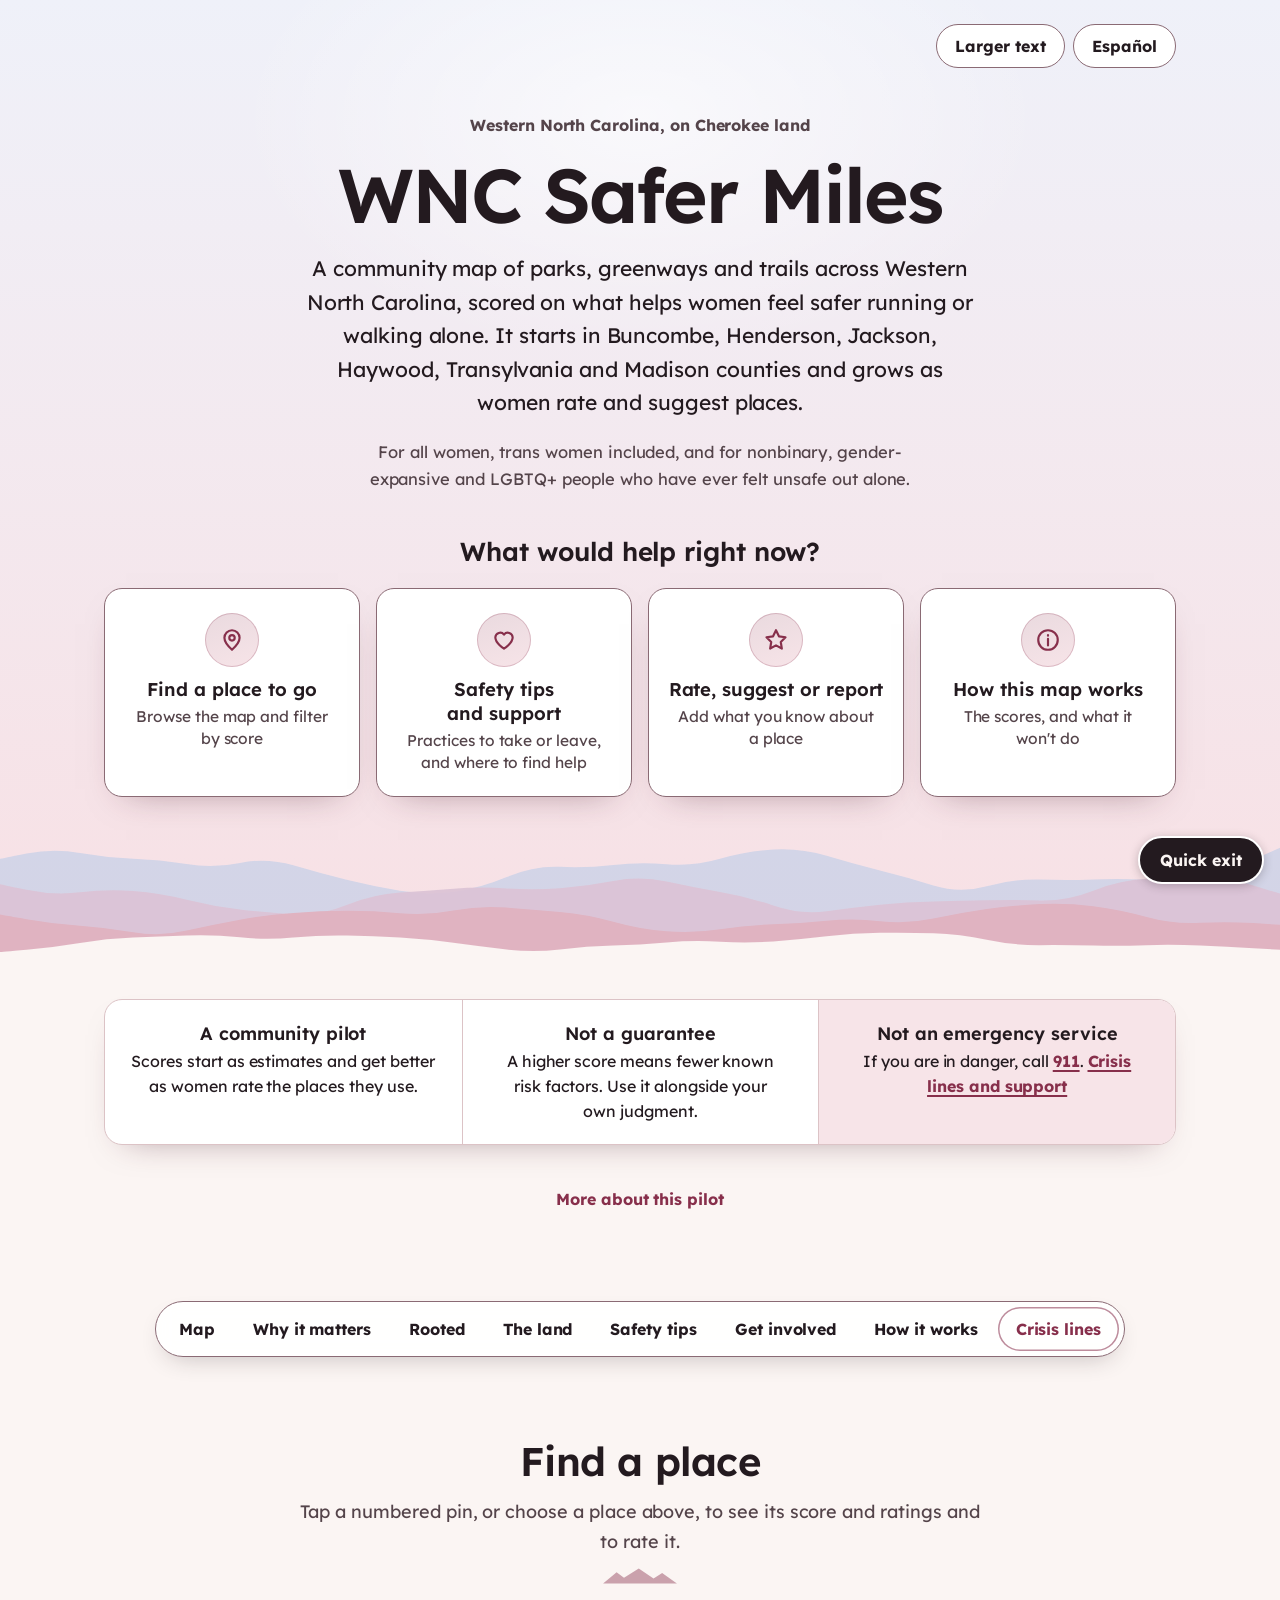
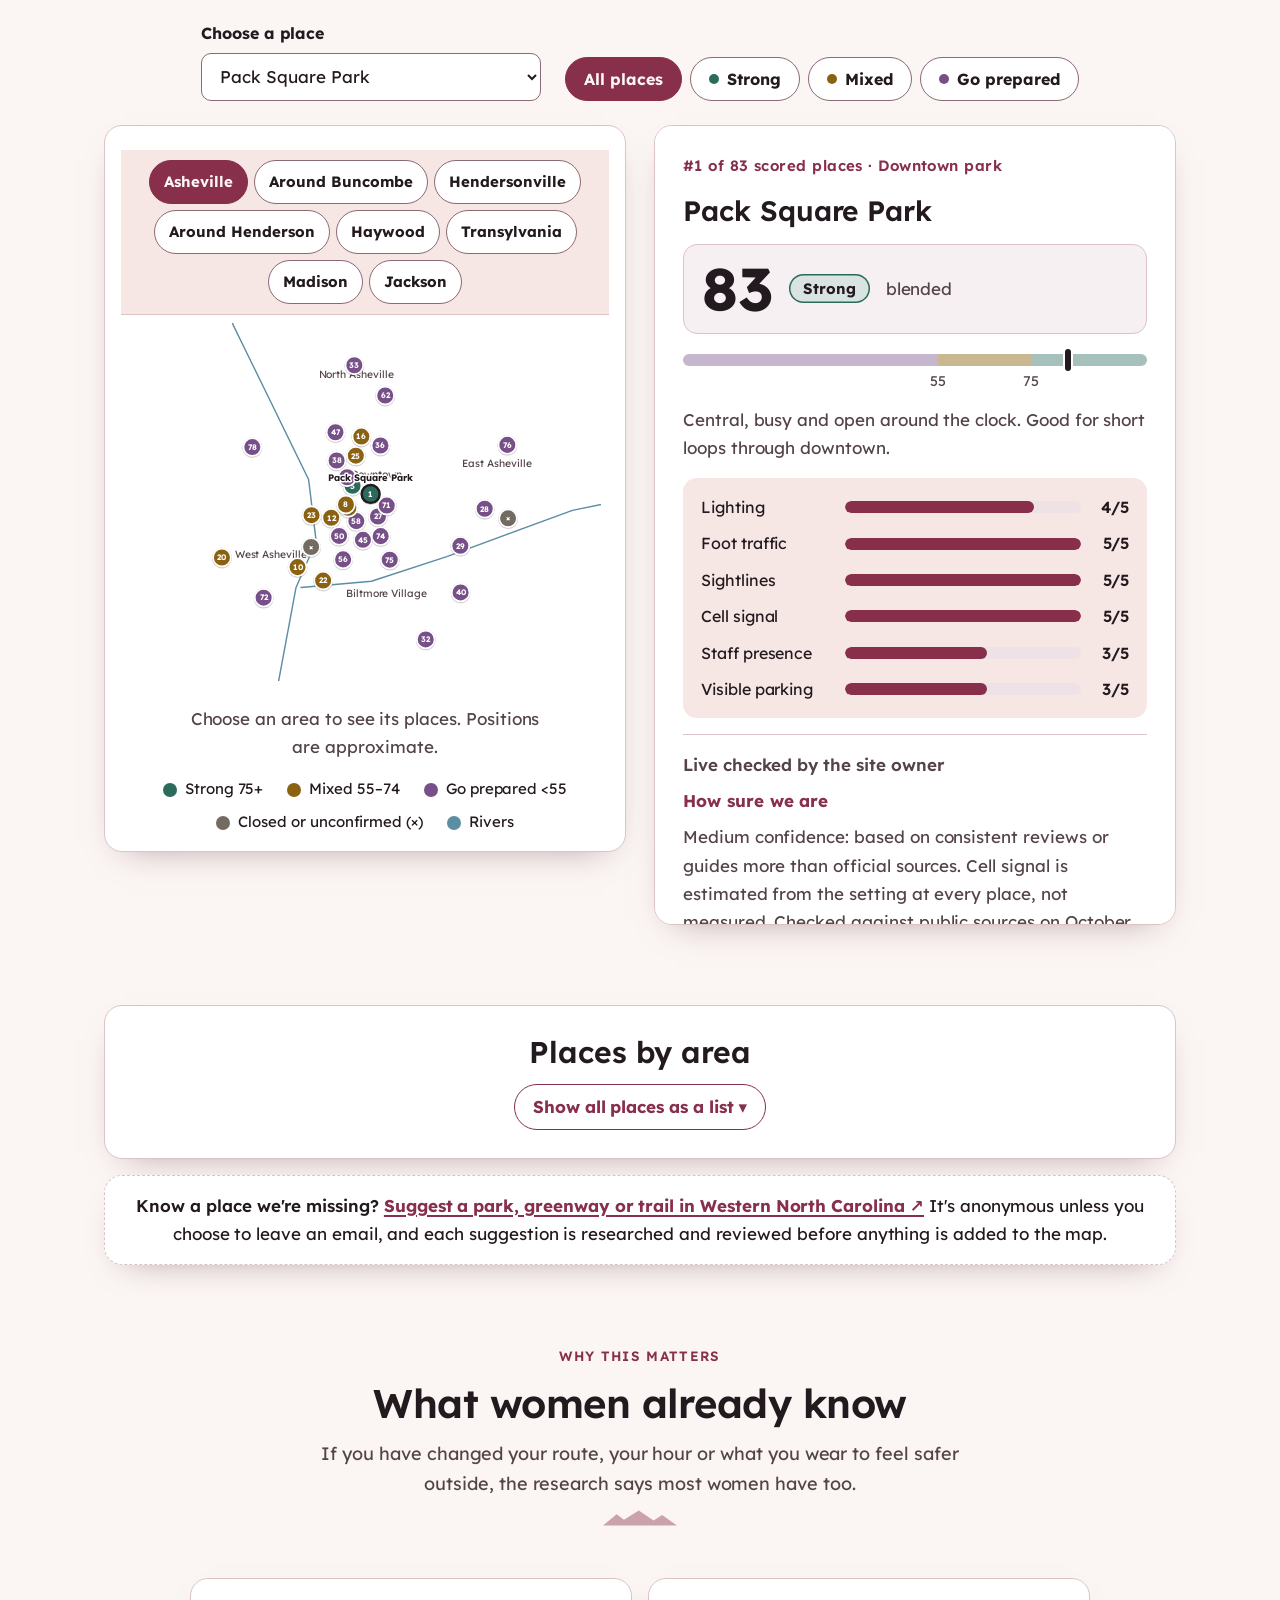
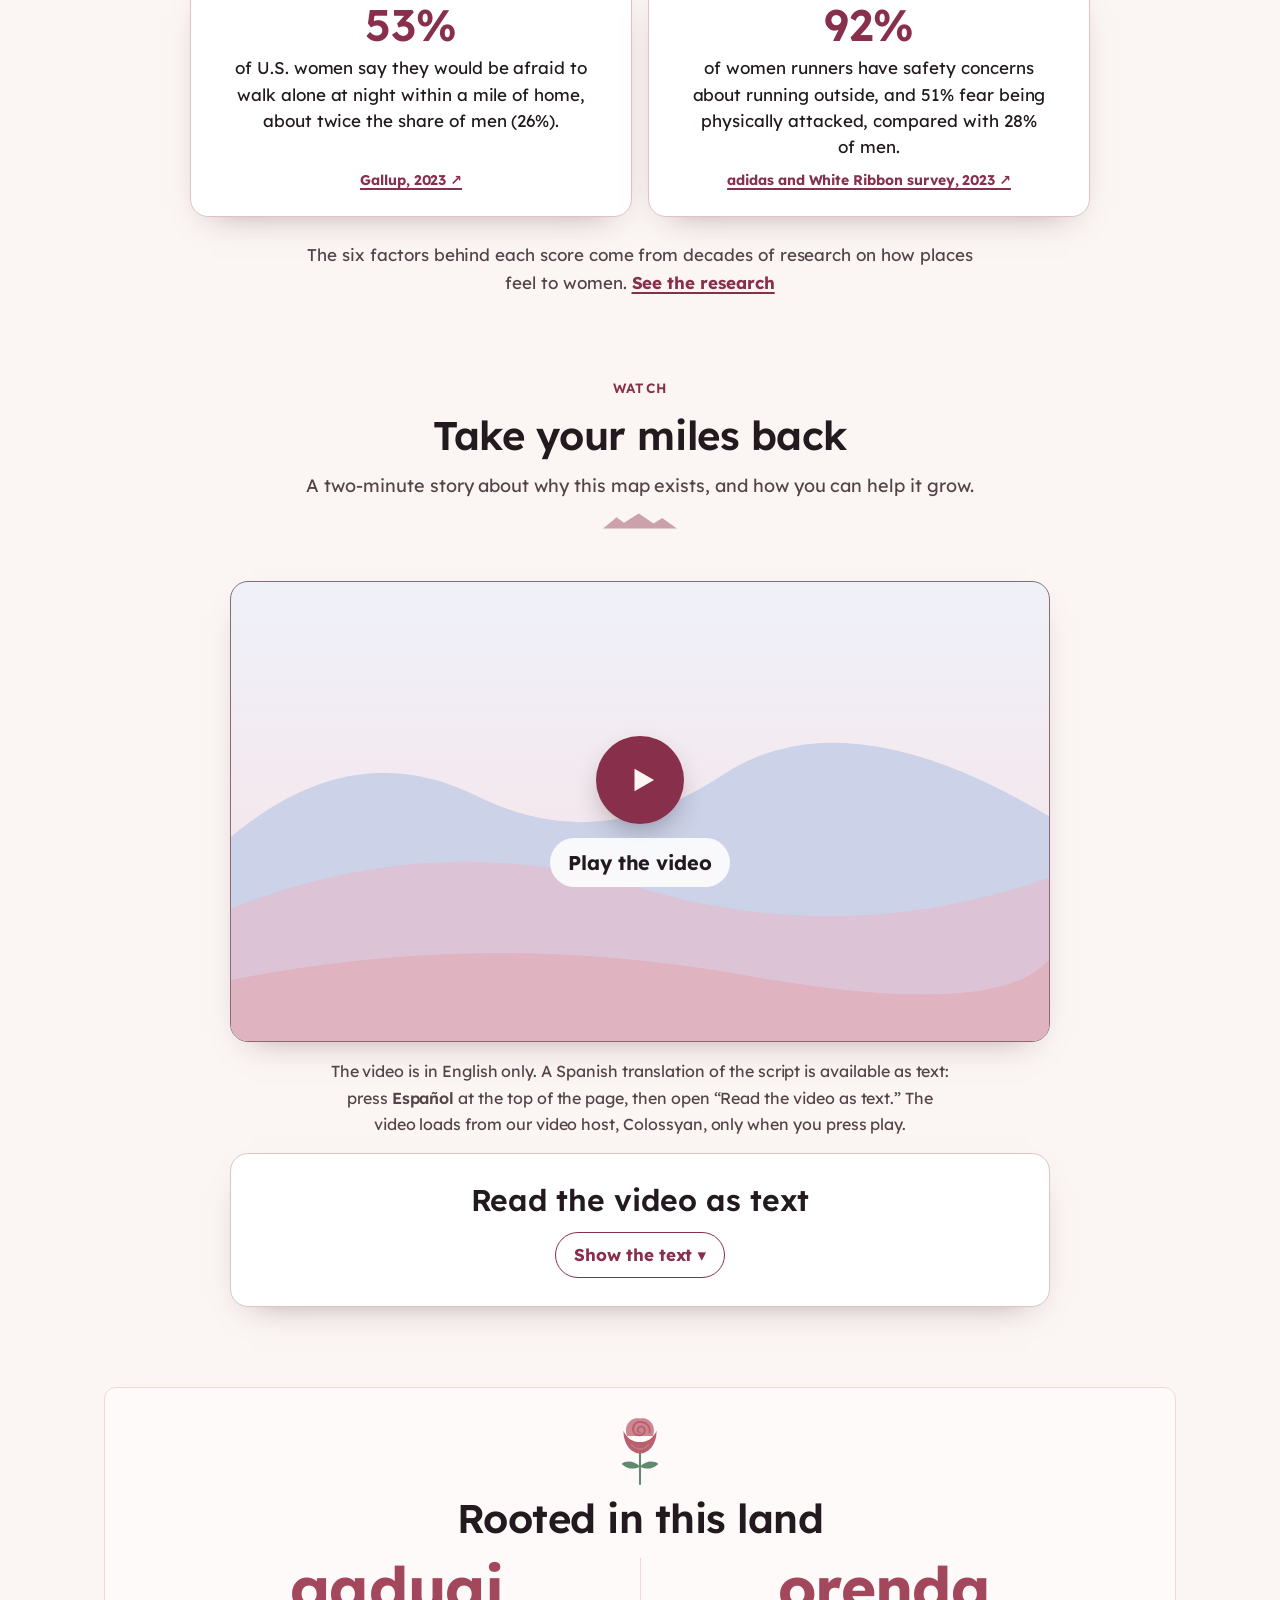
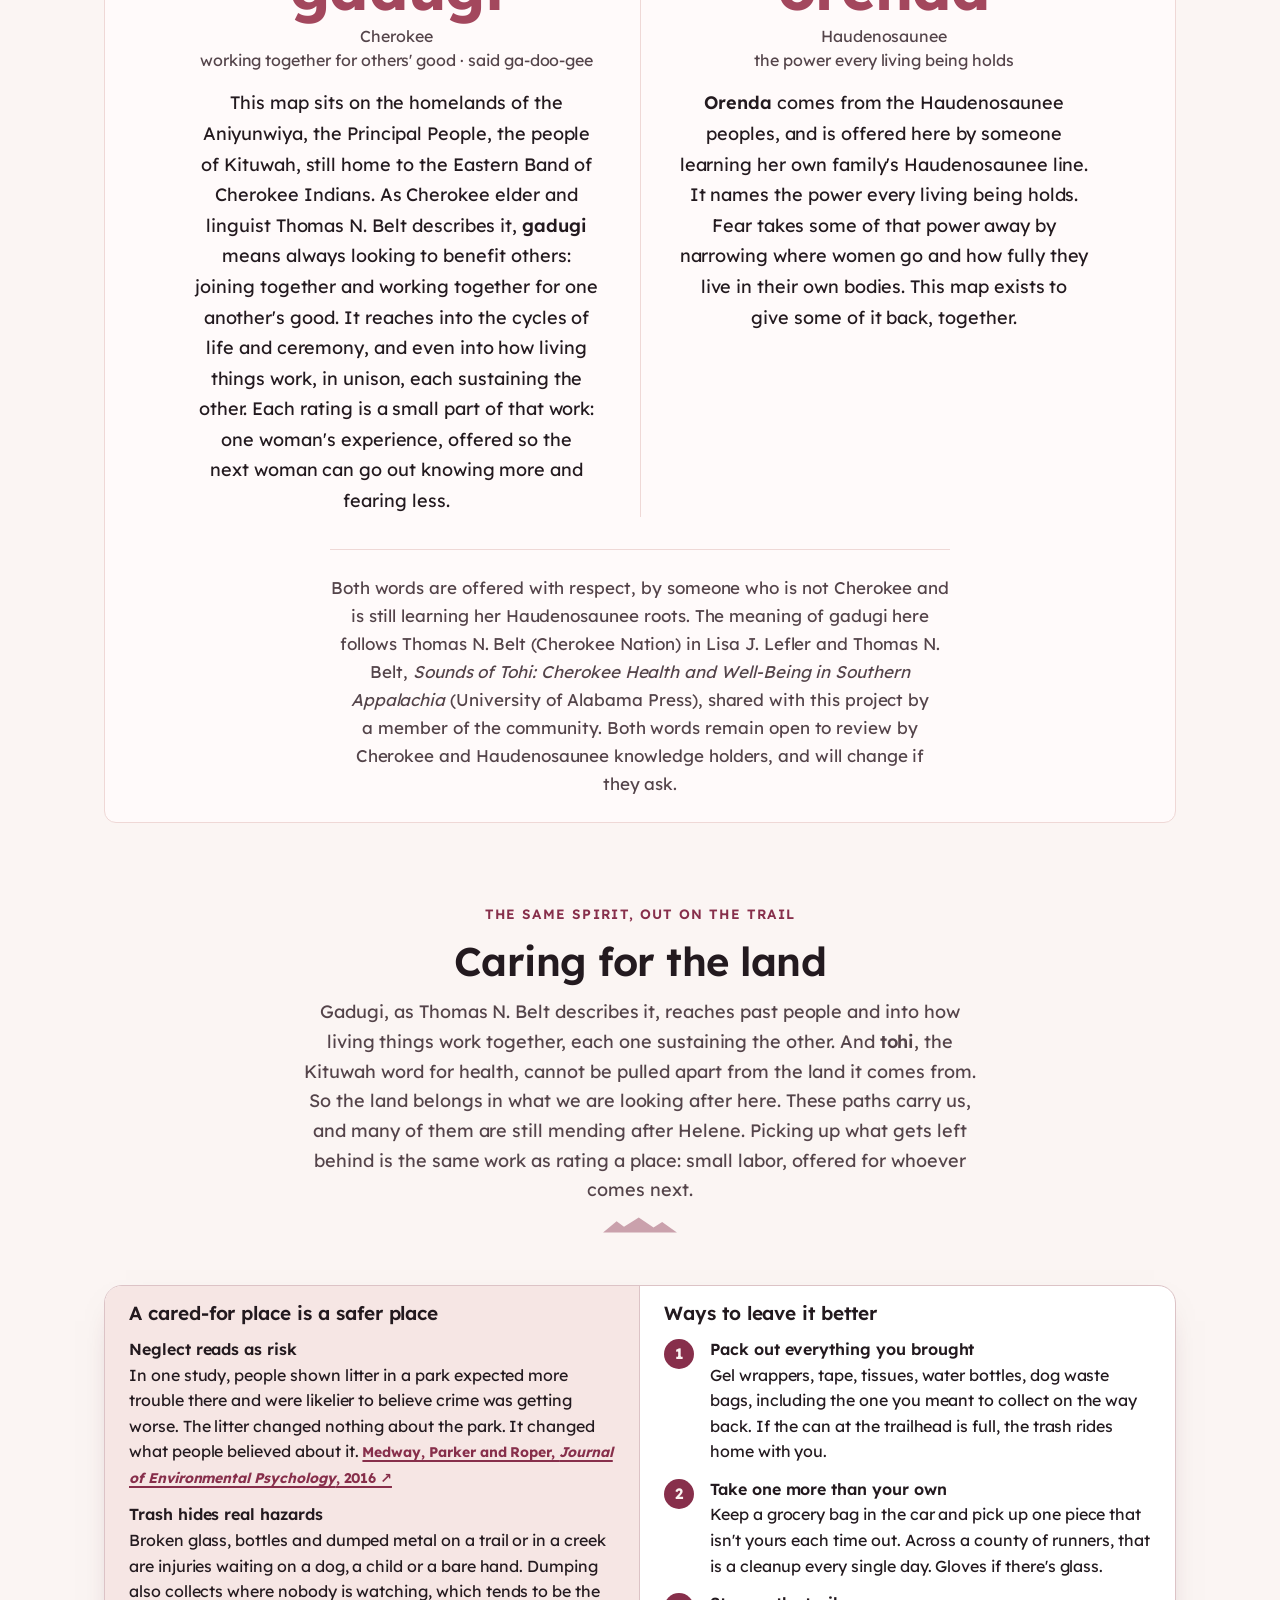
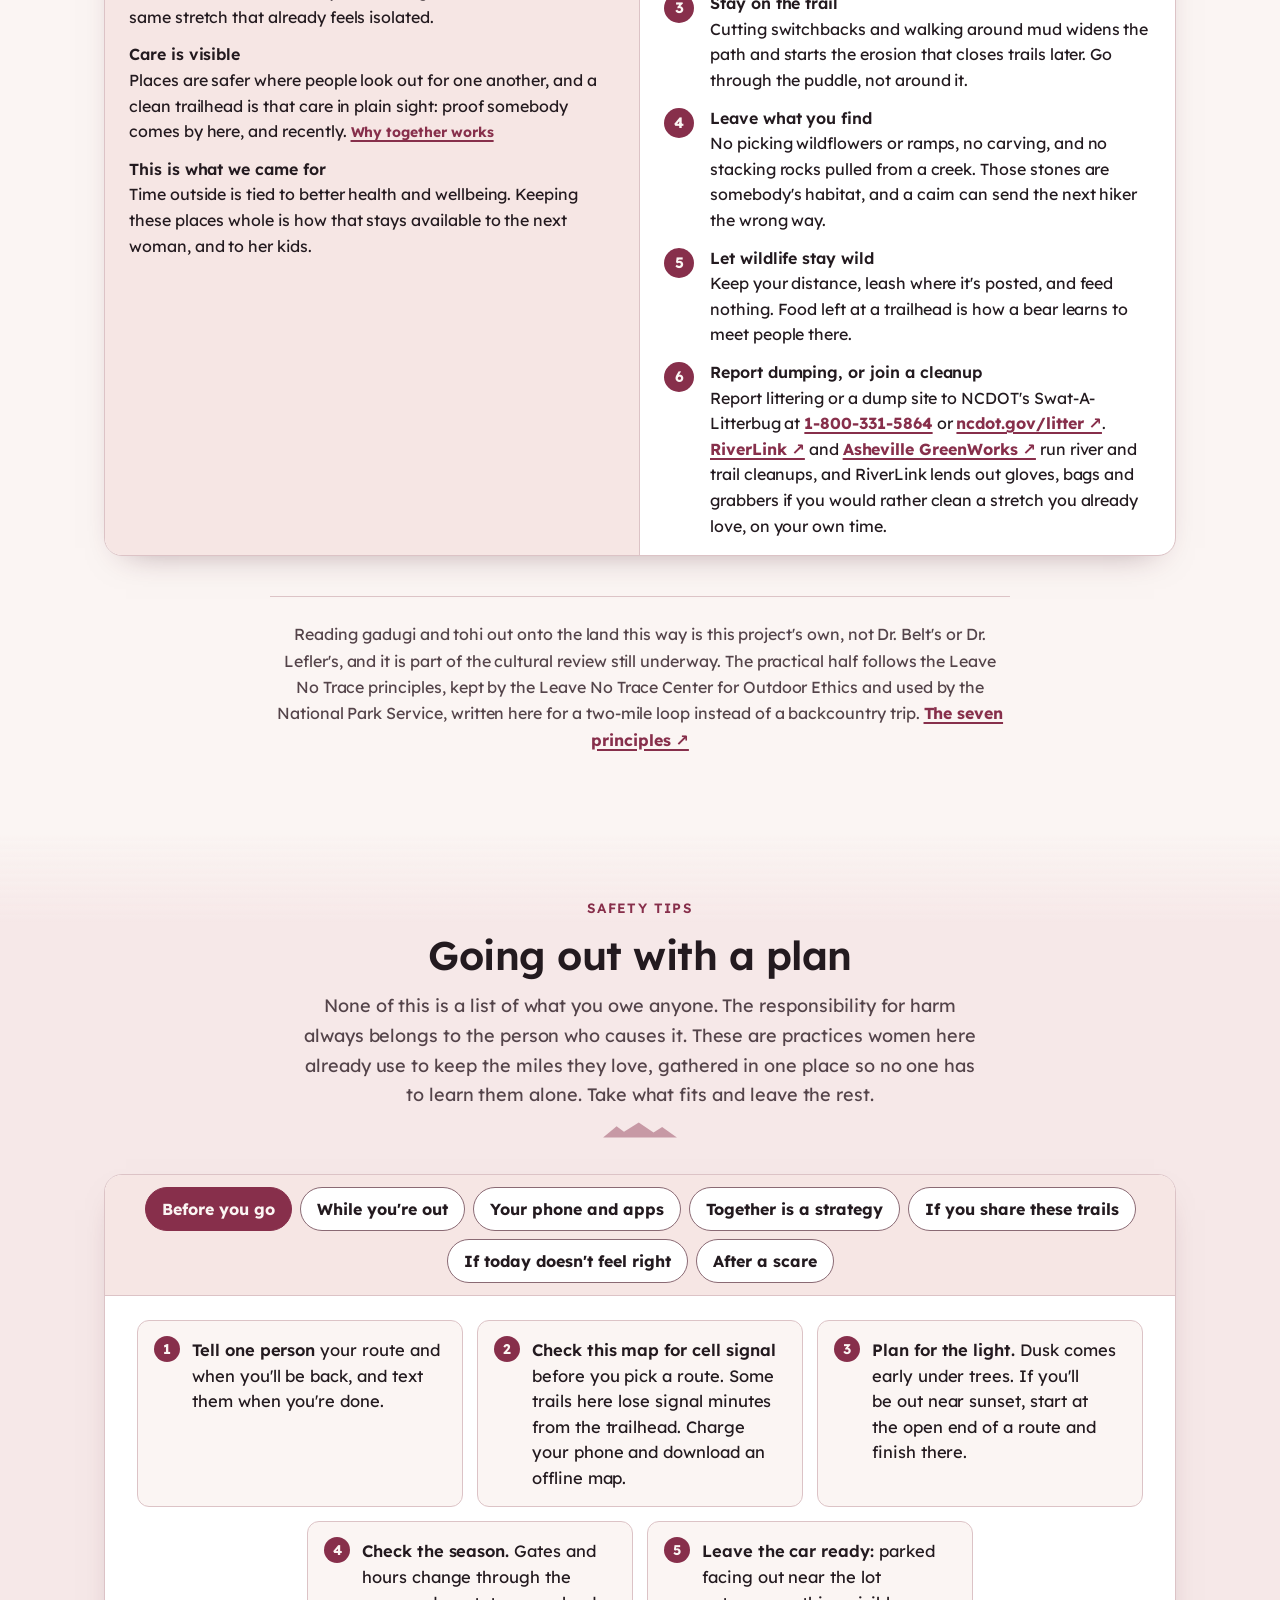
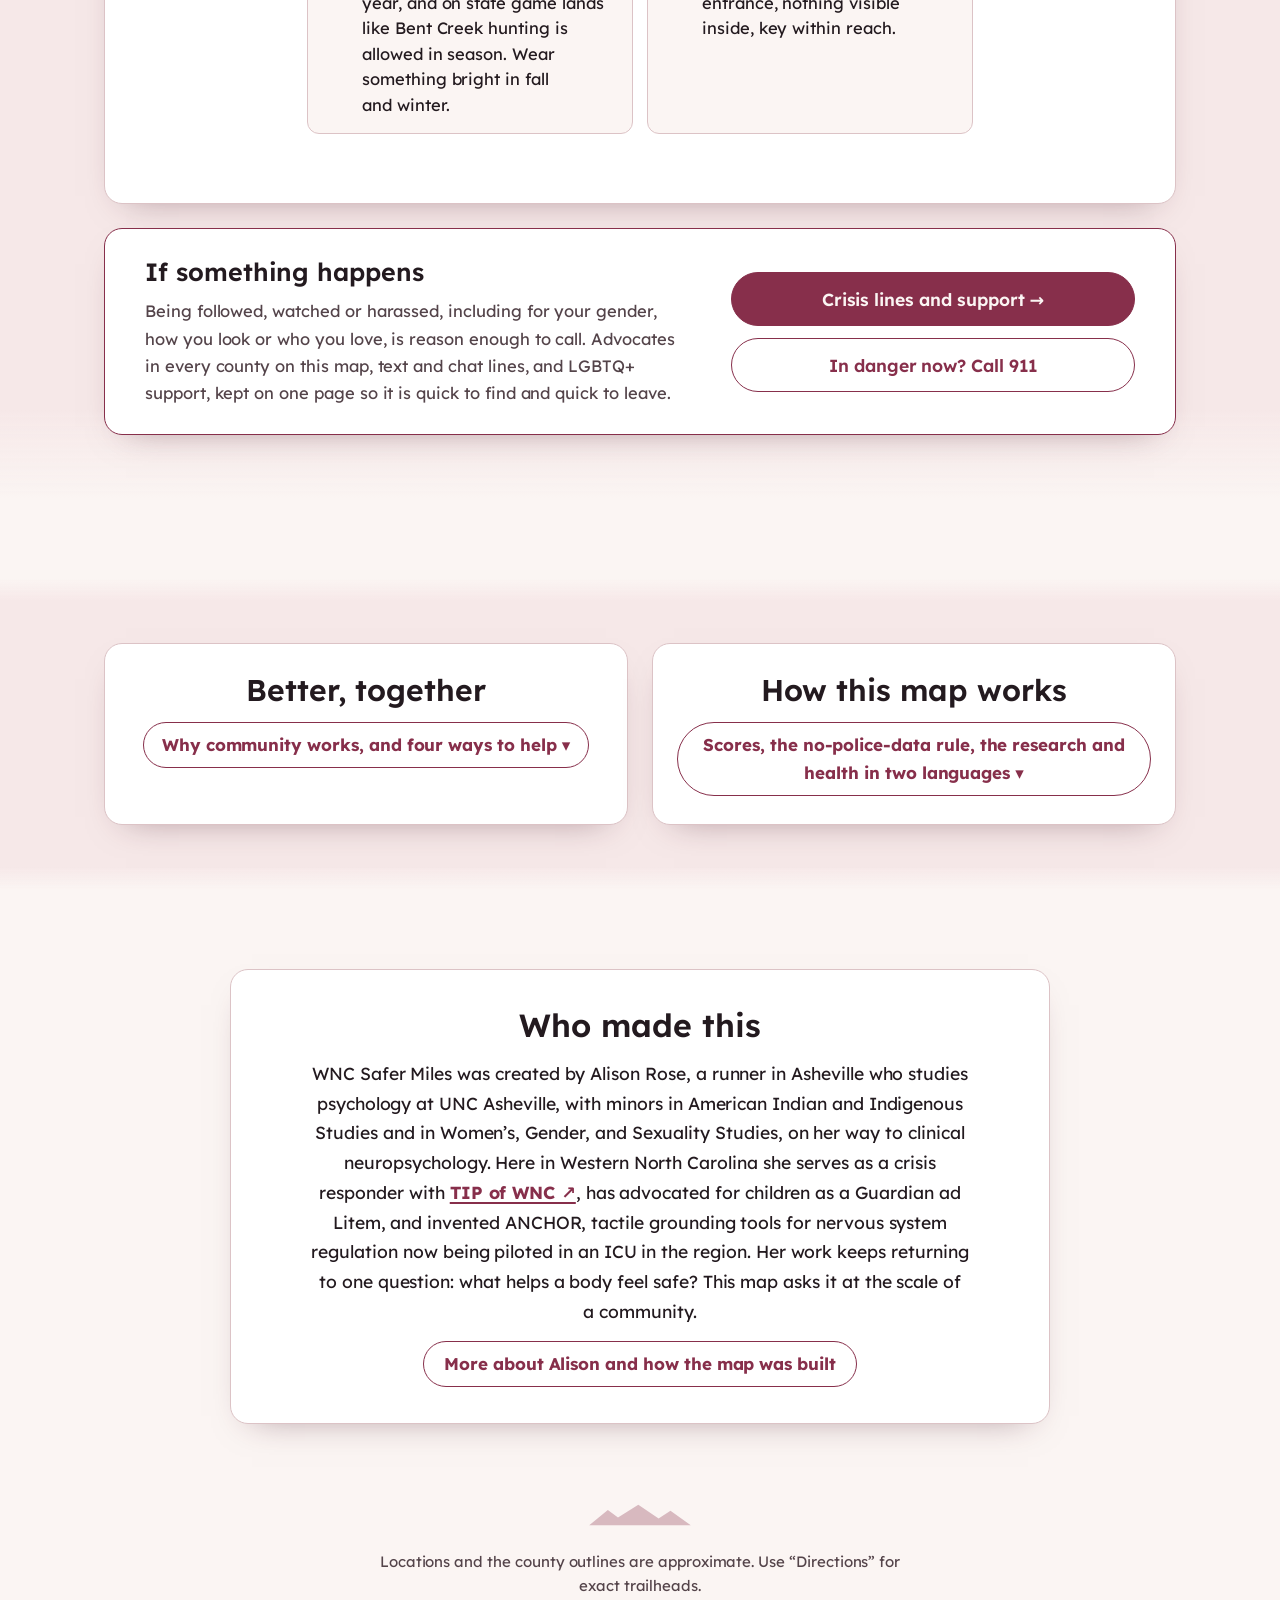
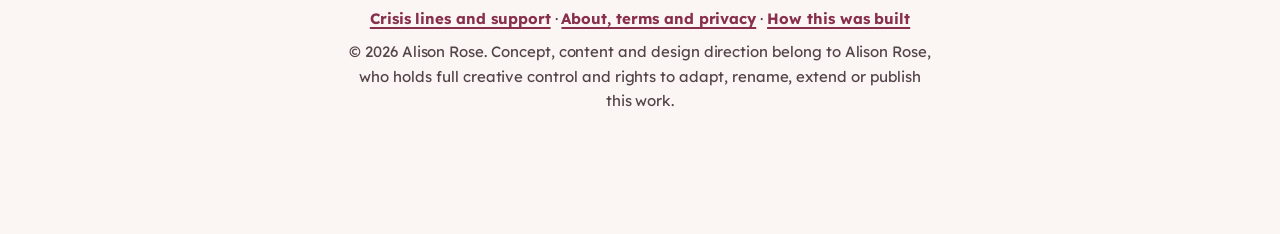
==== commit e7d9699e: "Move crisis lines to their own page (help.html); reorder the map page - New help.html, EN/ES: 911 st" ====
--- a/index.html
+++ b/index.html
@@ -608,6 +608,26 @@
 .totop:focus-visible{outline:3px solid var(--accent);outline-offset:3px}
 @media (max-width:420px){.totop{padding:10px 14px;font-size:14px}}
 
+/* "If something happens": one door to the crisis page, not a wall of numbers */
+.helpband{display:grid;grid-template-columns:minmax(0,1.35fr) minmax(0,1fr);gap:var(--s3) var(--s4);align-items:center;
+  margin-top:var(--s3);padding:28px clamp(20px,4vw,40px);background:var(--surface);border:1.5px solid var(--accent);
+  border-radius:var(--rad);box-shadow:var(--shadow)}
+.helpband-t{display:grid;gap:10px}
+.helpband-t h3{font-size:clamp(21px,2.4vw,25px)}
+.helpband-t .note{font-size:16.5px;max-width:56ch}
+.helpband-a{display:grid;gap:12px;justify-items:stretch}
+.helpbtn{display:inline-flex;align-items:center;justify-content:center;text-align:center;min-height:54px;
+  padding:12px 24px;border-radius:999px;background:var(--accent);color:var(--bg);text-decoration:none;
+  font:600 17.5px var(--font);border:1.5px solid var(--accent)}
+.helpbtn.ghost{background:var(--surface);color:var(--accent)}
+.helpbtn:hover{background:color-mix(in srgb,var(--accent) 86%,var(--ink))}
+.helpbtn.ghost:hover{background:var(--tint)}
+.helpbtn:focus-visible{outline:3px solid var(--ink);outline-offset:3px}
+@media (max-width:820px){.helpband{grid-template-columns:1fr;text-align:center;padding:24px 20px}
+  .helpband-t .note{margin-inline:auto}}
+.pagebar .nav-help{color:var(--accent);box-shadow:inset 0 0 0 1.5px color-mix(in srgb,var(--accent) 55%,transparent)}
+.pagebar .nav-help:hover{background:var(--tint)}
+
 /* The page bar keeps up with seven stops */
 .pagebar a[aria-current=true]{box-shadow:0 2px 10px -4px color-mix(in srgb,var(--accent) 60%,transparent)}
 @media (max-width:1100px){.pagebar a{padding:0 15px}}
@@ -631,7 +651,7 @@
       <h2 id="pathH" data-i18n="pathH">What would help right now?</h2>
       <ul>
         <li><a href="#explore"><span class="ic" aria-hidden="true"><svg viewBox="0 0 24 24" focusable="false"><path d="M12 21s-7-6.2-7-11a7 7 0 1 1 14 0c0 4.8-7 11-7 11z"/><circle cx="12" cy="10" r="2.5"/></svg></span><span><b data-i18n="p1T">Find a place to go</b><small data-i18n="p1D">Browse the map and filter by score</small></span></a></li>
-        <li><a href="#safety"><span class="ic" aria-hidden="true"><svg viewBox="0 0 24 24" focusable="false"><path d="M12 20s-8-4.9-8-10.5A4.5 4.5 0 0 1 12 7a4.5 4.5 0 0 1 8 2.5C20 15.1 12 20 12 20z"/></svg></span><span><b data-i18n="p2T">Safety tips and support</b><small data-i18n="p2D">Practical options, and lines open 24 hours</small></span></a></li>
+        <li><a href="#safety"><span class="ic" aria-hidden="true"><svg viewBox="0 0 24 24" focusable="false"><path d="M12 20s-8-4.9-8-10.5A4.5 4.5 0 0 1 12 7a4.5 4.5 0 0 1 8 2.5C20 15.1 12 20 12 20z"/></svg></span><span><b data-i18n="p2T">Safety tips and support</b><small data-i18n="p2D">Practices to take or leave, and where to find help</small></span></a></li>
         <li><a href="#together"><span class="ic" aria-hidden="true"><svg viewBox="0 0 24 24" focusable="false"><path d="M12 3l2.7 5.6 6.1.9-4.4 4.3 1 6.1L12 17l-5.4 2.9 1-6.1L3.2 9.5l6.1-.9z"/></svg></span><span><b data-i18n="p3T">Rate, suggest or report</b><small data-i18n="p3D">Add what you know about a place</small></span></a></li>
         <li><a href="#how"><span class="ic" aria-hidden="true"><svg viewBox="0 0 24 24" focusable="false"><circle cx="12" cy="12" r="9"/><path d="M12 11v6M12 7.5v.5"/></svg></span><span><b data-i18n="p4T">How this map works</b><small data-i18n="p4D">The scores, and what it won't do</small></span></a></li>
       </ul>
@@ -641,7 +661,7 @@
     <ul class="facts">
       <li data-i18n="fact1"><strong>A community pilot</strong>Scores start as estimates and get better as women rate the places they use.</li>
       <li data-i18n="fact2"><strong>Not a guarantee</strong>A higher score means fewer known risk factors. Use it alongside your own judgment.</li>
-      <li data-i18n="fact3"><strong>Not an emergency service</strong>If you are in danger, call <a href="tel:911">911</a>. <a href="#help">Crisis lines and safety tips</a></li>
+      <li data-i18n="fact3"><strong>Not an emergency service</strong>If you are in danger, call <a href="tel:911">911</a>. <a href="help.html">Crisis lines and support</a></li>
     </ul>
     <p class="draftnote" data-i18n="draftNote"></p>
     <details class="more"><summary data-i18n="moreS">More about this pilot</summary><p data-i18n="notice"><strong>This is a pilot, and the scores are starting estimates.</strong> A high score means fewer known risk factors, not a guarantee of safety. The starting scores come from a review of public sources, such as park and county pages, local news and Google Maps listings, not from site visits, and they are waiting for local women to confirm or correct them. Anyone can rate a place from its panel; it takes about 20 seconds and asks for no name. An email is optional, only if you want a reply. Use this as one input alongside your own judgment. This map is not an emergency service; if you are in danger, call 911.</p></details>
@@ -650,12 +670,13 @@
   <nav class="pagebar" aria-label="On this page" data-i18n-aria="navAria">
     <ul>
       <li><a href="#explore" data-i18n="navMap">Map</a></li>
-      <li><a href="#safety" data-i18n="navSafety">Safety and help</a></li>
       <li><a href="#why" data-i18n="navWhy">Why it matters</a></li>
       <li><a href="#rooted" data-i18n="navRooted">Rooted</a></li>
       <li><a href="#land" data-i18n="navLand">The land</a></li>
+      <li><a href="#safety" data-i18n="navSafety">Safety tips</a></li>
       <li><a href="#together" data-i18n="navTogether">Get involved</a></li>
       <li><a href="#how" data-i18n="navHow">How it works</a></li>
+      <li><a class="nav-help" href="help.html" data-i18n="navHelp">Crisis lines</a></li>
     </ul>
   </nav>
 
@@ -718,6 +739,95 @@
       <div class="list" id="list"></div>
     </details>
     <p class="suggest" id="suggest" data-i18n="suggest"><strong>Know a place we're missing?</strong> <a href="https://tally.so/r/MekbWp" target="_blank" rel="noopener">Suggest a park, greenway or trail in Western North Carolina ↗</a> It's anonymous unless you choose to leave an email, and each suggestion is researched and reviewed before anything is added to the map.</p>
+  </section>
+
+  <section class="why" id="why" aria-labelledby="whyH">
+    <div class="tips-head">
+      <div class="eyebrow" data-i18n="whyEyebrow">Why this matters</div>
+      <h2 id="whyH" data-i18n="whyH">What women already know</h2>
+      <p class="note" data-i18n="whyIntro">If you have changed your route, your hour or what you wear to feel safer outside, the research says most women have too.</p>
+    </div>
+    <ul class="stats">
+      <li data-i18n="st1"><b>53%</b><span>of U.S. women say they would be afraid to walk alone at night within a mile of home, about twice the share of men (26%).</span><a href="https://news.gallup.com/poll/544415/personal-safety-fears-three-decade-high.aspx" target="_blank" rel="noopener">Gallup, 2023 ↗</a></li>
+      <li data-i18n="st2"><b>92%</b><span>of women runners have safety concerns about running outside, and 51% fear being physically attacked, compared with 28% of men.</span><a href="https://www.foxbusiness.com/lifestyle/92-of-women-runners-say-concerned-safety-outdoor-runs-survey" target="_blank" rel="noopener">adidas and White Ribbon survey, 2023 ↗</a></li>
+    </ul>
+    <p class="note why-more" data-i18n="whyMore">The six factors behind each score come from decades of research on how places feel to women. <a href="#research">See the research</a></p>
+  </section>
+
+  <section class="watch" id="watch" aria-labelledby="watchH">
+    <div class="tips-head">
+      <div class="eyebrow" data-i18n="vidEyebrow">Watch</div>
+      <h2 id="watchH" data-i18n="vidH">Take your miles back</h2>
+      <p class="note" data-i18n="vidIntro">A two-minute story about why this map exists, and how you can help it grow.</p>
+    </div>
+    <div class="vid" id="vid" data-src="https://app.colossyan.com/embed/c80ba9e5-d7b1-44c7-8c4a-122c2da4c28e">
+      <button type="button" class="vid-play" id="vidPlay" aria-label="Play the video: Take your miles back, about two minutes, in English" data-i18n-aria="vidAria">
+        <svg class="bg" viewBox="0 0 800 450" preserveAspectRatio="xMidYMax slice" aria-hidden="true" focusable="false"><path style="fill:var(--r1)" d="M0 250 Q120 150 240 210 T480 190 T800 230 V450 H0Z"/><path style="fill:var(--r2)" d="M0 320 Q200 240 400 300 T800 290 V450 H0Z"/><path style="fill:var(--r3)" d="M0 390 Q250 340 500 385 T800 370 V450 H0Z"/></svg>
+        <span class="vid-btn" aria-hidden="true"><svg viewBox="0 0 24 24" focusable="false"><path fill="currentColor" d="M7 4.5v15l13-7.5z"/></svg></span>
+        <span class="vid-cap" data-i18n="vidPlay">Play the video</span>
+      </button>
+    </div>
+    <p class="note vid-note" data-i18n="vidNote">The video is in English only. A Spanish translation of the script is available as text: press <b>Español</b> at the top of the page, then open “Read the video as text.” The video loads from our video host, Colossyan, only when you press play.</p>
+    <details class="fold vid-tr">
+      <summary><h2 data-i18n="vidTrH">Read the video as text</h2><span class="fold-hint" data-i18n="vidTrShow">Show the text</span></summary>
+      <div class="vid-text" data-i18n="vidText"><p>The safest route shouldn’t be a secret. This student led pilot is a community map of safer miles, made by the women who run them.</p><p>Before a walk or run, many women think beyond the distance.<br>Is the path well lit? Can you see what is ahead? Will other people be nearby?<br>These details can help you decide whether a route feels right today.</p><p>These concerns are common. In October 2023, Gallup reported that fifty-three percent of women in the United States were afraid to walk alone at night within a mile of home.<br>In a survey published in twenty twenty-three by Adidas and White Ribbon, ninety-two percent of women runners reported concerns about outdoor safety.<br>Clear local information helps people choose what feels right for them.</p><p>The map looks at six features of a place: foot traffic, staff nearby, clear sightlines, lighting, cell phone signal, and visible parking.<br>These details can help you compare routes. They cannot tell you exactly how a place will feel, but they give you useful information before you go.</p><p>Western North Carolina Safer Miles is a free map of ninety parks, greenways, and trails across six counties in Western North Carolina.<br>Each place has a score, and the sources are listed.<br>Ratings are anonymous. They describe places, not people.</p><p>Local knowledge helps the map stay useful.<br>Anyone can leave an anonymous rating, suggest a missing park or trail, or report a change.<br>If a route is unfamiliar, walk it with a friend or run club. Use the map’s safety check questions together.<br>Each contribution gives the next person more information to consider.</p><p>Use the map as a quick check, not a promise.<br>Scores are based on public information. Some locations have not been checked in person, and conditions can change.<br>If a score or detail makes you think, “Not today,” choose another route or go with someone you trust.<br>You decide what feels right.</p><p>Safe shouldn’t be something we find alone. Fear has taken enough of our miles.<br>Rate your favorite loop this week. Add a place we missed. Send this to a friend who runs alone. The more we use it, the more we know.<br>The next rating makes the next woman’s run a little less ambiguous. Run it. Rate it. Share it. Tap the button, and take your miles back.<br>For questions connect with the project lead: Alison Rose.</p></div>
+    </details>
+  </section>
+
+  <section class="rooted" id="rooted">
+    <svg class="rose" viewBox="0 0 64 84" width="56" height="74" aria-hidden="true" focusable="false">
+      <path d="M32 44 C32 58 32 68 32 82" fill="none" stroke="var(--leaf)" stroke-width="2.4" stroke-linecap="round"/>
+      <path d="M32 62 C25 55 16 55 11 59 C17 65 26 66 32 62Z M32 62 C39 55 48 55 53 59 C47 65 38 66 32 62Z" fill="var(--leaf)"/>
+      <path d="M17 27 C13 14 22 5 32 7 C42 5 51 14 47 27Z" fill="var(--petal2)"/>
+      <path d="M32 23 C29 23 28 19 31 17 C35 15 39 19 37 23 C35 27 28 28 25 23 C22 17 26 11 32 11 C39 11 44 16 43 23" fill="none" stroke="var(--petal)" stroke-width="2.2" stroke-linecap="round"/>
+      <path d="M13 21 C13 38 23 47 32 47 C41 47 51 38 51 21 C47 30 40 34 32 34 C24 34 17 30 13 21Z" fill="var(--petal)"/>
+      <path d="M22 37 C26 41 29 42 32 42 C35 42 38 41 42 37" fill="none" stroke="var(--petal2)" stroke-width="1.6" stroke-linecap="round" opacity=".7"/>
+    </svg>
+    <h2 data-i18n="rootH">Rooted in this land</h2>
+    <div class="rooted-grid">
+      <div>
+        <p class="term" lang="chr-Latn">gadugi</p>
+        <p class="sub" data-i18n="rootS1">Cherokee<br>working together for others' good · said ga-doo-gee</p>
+        <p class="body" data-i18n="rootP1">This map sits on the homelands of the Aniyunwiya, the Principal People, the people of Kituwah, still home to the Eastern Band of Cherokee Indians. As Cherokee elder and linguist Thomas N. Belt describes it, <strong>gadugi</strong> means always looking to benefit others: joining together and working together for one another's good. It reaches into the cycles of life and ceremony, and even into how living things work, in unison, each sustaining the other. Each rating is a small part of that work: one woman's experience, offered so the next woman can go out knowing more and fearing less.</p>
+      </div>
+      <div>
+        <p class="term">orenda</p>
+        <p class="sub" data-i18n="rootS2">Haudenosaunee<br>the power every living being holds</p>
+        <p class="body" data-i18n="rootP2"><strong>Orenda</strong> comes from the Haudenosaunee peoples, and is offered here by someone learning her own family's Haudenosaunee line. It names the power every living being holds. Fear takes some of that power away by narrowing where women go and how fully they live in their own bodies. This map exists to give some of it back, together.</p>
+      </div>
+    </div>
+    <p class="note root-review" data-i18n="rootReview">Both words are offered with respect, by someone who is not Cherokee and is still learning her Haudenosaunee roots. The meaning of gadugi here follows Thomas N. Belt (Cherokee Nation) in Lisa J. Lefler and Thomas N. Belt, <i>Sounds of Tohi: Cherokee Health and Well-Being in Southern Appalachia</i> (University of Alabama Press), shared with this project by a member of the community. Both words remain open to review by Cherokee and Haudenosaunee knowledge holders, and will change if they ask.</p>
+  </section>
+
+  <section class="land" id="land" aria-labelledby="landH">
+    <div class="sec-head">
+      <div class="eyebrow" data-i18n="landEyebrow">The same spirit, out on the trail</div>
+      <h2 id="landH" data-i18n="landH">Caring for the land</h2>
+      <p class="note" data-i18n="landIntro">Gadugi, as Thomas N. Belt describes it, reaches past people and into how living things work together, each one sustaining the other. And <b lang="chr-Latn">tohi</b>, the Kituwah word for health, cannot be pulled apart from the land it comes from. So the land belongs in what we are looking after here. These paths carry us, and many of them are still mending after Helene. Picking up what gets left behind is the same work as rating a place: small labor, offered for whoever comes next.</p>
+    </div>
+    <div class="tg">
+      <div class="tg-why">
+        <h3 data-i18n="landWhyH">A cared-for place is a safer place</h3>
+        <ul data-i18n="landWhy">
+          <li><b>Neglect reads as risk</b>In one study, people shown litter in a park expected more trouble there and were likelier to believe crime was getting worse. The litter changed nothing about the park. It changed what people believed about it. <small><a href="https://pure.hud.ac.uk/en/publications/litter-gender-and-brand-the-anticipation-of-incivilities-and-perc/" target="_blank" rel="noopener">Medway, Parker and Roper, <i>Journal of Environmental Psychology</i>, 2016 ↗</a></small></li>
+          <li><b>Trash hides real hazards</b>Broken glass, bottles and dumped metal on a trail or in a creek are injuries waiting on a dog, a child or a bare hand. Dumping also collects where nobody is watching, which tends to be the same stretch that already feels isolated.</li>
+          <li><b>Care is visible</b>Places are safer where people look out for one another, and a clean trailhead is that care in plain sight: proof somebody comes by here, and recently. <small><a href="#together">Why together works</a></small></li>
+          <li><b>This is what we came for</b>Time outside is tied to better health and wellbeing. Keeping these places whole is how that stays available to the next woman, and to her kids.</li>
+        </ul>
+      </div>
+      <div class="tg-how">
+        <h3 data-i18n="landHowH">Ways to leave it better</h3>
+        <ol data-i18n="landHow">
+          <li><b>Pack out everything you brought</b>Gel wrappers, tape, tissues, water bottles, dog waste bags, including the one you meant to collect on the way back. If the can at the trailhead is full, the trash rides home with you.</li>
+          <li><b>Take one more than your own</b>Keep a grocery bag in the car and pick up one piece that isn't yours each time out. Across a county of runners, that is a cleanup every single day. Gloves if there's glass.</li>
+          <li><b>Stay on the trail</b>Cutting switchbacks and walking around mud widens the path and starts the erosion that closes trails later. Go through the puddle, not around it.</li>
+          <li><b>Leave what you find</b>No picking wildflowers or ramps, no carving, and no stacking rocks pulled from a creek. Those stones are somebody's habitat, and a cairn can send the next hiker the wrong way.</li>
+          <li><b>Let wildlife stay wild</b>Keep your distance, leash where it's posted, and feed nothing. Food left at a trailhead is how a bear learns to meet people there.</li>
+          <li><b>Report dumping, or join a cleanup</b>Report littering or a dump site to NCDOT's Swat-A-Litterbug at <a href="tel:+18003315864">1-800-331-5864</a> or <a href="https://www.ncdot.gov/litter/" target="_blank" rel="noopener">ncdot.gov/litter ↗</a>. <a href="https://riverlink.org/volunteer/" target="_blank" rel="noopener">RiverLink ↗</a> and <a href="https://www.ashevillegreenworks.org/" target="_blank" rel="noopener">Asheville GreenWorks ↗</a> run river and trail cleanups, and RiverLink lends out gloves, bags and grabbers if you would rather clean a stretch you already love, on your own time.</li>
+        </ol>
+      </div>
+    </div>
+    <p class="note land-note" data-i18n="landNote">Reading gadugi and tohi out onto the land this way is this project's own, not Dr. Belt's or Dr. Lefler's, and it is part of the cultural review still underway. The practical half follows the Leave No Trace principles, kept by the Leave No Trace Center for Outdoor Ethics and used by the National Park Service, written here for a two-mile loop instead of a backcountry trip. <a href="https://www.nps.gov/articles/leave-no-trace-seven-principles.htm" target="_blank" rel="noopener">The seven principles ↗</a></p>
   </section>
 
   <section class="tips zone" id="safety">
@@ -803,133 +913,22 @@
             <li><b>Slow the exhale.</b> Breathe out longer than you breathe in, a few times. A longer exhale helps your body settle.</li>
             <li><b>Come back to right now.</b> Name five things you can see and three you can hear, and press your feet into the ground.</li>
             <li><b>Hold something.</b> Keys, a smooth stone or anything with texture in your hand gives your body something steady to focus on.</li>
-            <li><b>Reach out.</b> Text someone you trust, or call or text an advocate below. You don't have to explain it well.</li>
+            <li><b>Reach out.</b> Text someone you trust, or call or text an advocate: <a href="help.html">crisis lines and support</a>. You don't have to explain it well.</li>
             <li><b>Later, if and when you want:</b> rate the place so the next woman is warned, and try <a href="#today">a different option</a> next time. There's no rush, and no wrong way to recover.</li>
           </ul>
         </div>
       </div>
     </div>
-    <div class="tip-grid">
-      <div class="tip help" id="help">
-        <h3 data-i18n="t6H">If something happens</h3>
-        <div class="now"><span data-i18n="l911">In danger now</span><a class="call big" href="tel:911">911</a></div>
-        <h4 class="lines-h" data-i18n="callH">Call, 24 hours a day</h4>
-        <ul class="rescards">
-          <li><span data-i18n="lVoice">Our VOICE<small>Sexual violence and trafficking · Buncombe County</small></span><div class="acts"><a class="call" href="tel:+18282557576">828-255-7576</a><a class="web" href="https://ourvoicenc.org" target="_blank" rel="noopener" data-i18n="webLink">Website ↗</a></div></li>
-          <li><span data-i18n="lHelp">Helpmate<small>Domestic and intimate partner violence · Buncombe County</small></span><div class="acts"><a class="call" href="tel:+18282540516">828-254-0516</a><a class="web" href="https://helpmateonline.org" target="_blank" rel="noopener" data-i18n="webLink">Website ↗</a></div></li>
-          <li><span data-i18n="lSafe">Safelight<small>Interpersonal violence, sexual assault and child abuse · Henderson County</small></span><div class="acts"><a class="call" href="tel:+18286933840">828-693-3840</a><a class="web" href="https://safelightfamily.org" target="_blank" rel="noopener" data-i18n="webLink">Website ↗</a></div></li>
-          <li><span data-i18n="lCdp">Center for Domestic Peace<small>Domestic violence, sexual assault and human trafficking · Jackson County</small></span><div class="acts"><a class="call" href="tel:+18285861237">828-586-1237</a><a class="web" href="https://cdpjaxcountync.org" target="_blank" rel="noopener" data-i18n="webLink">Website ↗</a></div></li>
-          <li><span data-i18n="lReach">REACH of Haywood County<small>Domestic and sexual violence · Haywood County</small></span><div class="acts"><a class="call" href="tel:+18284567898">828-456-7898</a><a class="web" href="https://www.reachofhaywood.org/" target="_blank" rel="noopener" data-i18n="webLink">Website ↗</a></div></li>
-          <li><span data-i18n="lSafeT">SAFE of Transylvania County<small>Domestic and sexual violence · Transylvania County</small></span><div class="acts"><a class="call" href="tel:+18288857233">828-885-7233</a><a class="web" href="https://www.safetransylvania.org/" target="_blank" rel="noopener" data-i18n="webLink">Website ↗</a></div></li>
-          <li><span data-i18n="lMsp">My Sister's Place<small>Domestic and sexual violence · Madison County</small></span><div class="acts"><a class="call" href="tel:+18887653441">888-765-3441</a><a class="web" href="https://www.mysisters.place/" target="_blank" rel="noopener" data-i18n="webLink">Website ↗</a></div></li>
-          <li><span data-i18n="lRainn">RAINN<small>National Sexual Assault Hotline</small></span><div class="acts"><a class="call" href="tel:+18006564673">800-656-4673</a><a class="web" href="https://rainn.org/help-and-healing/hotline" target="_blank" rel="noopener" data-i18n="webLink">Website ↗</a></div></li>
-        </ul>
-        <h4 class="lines-h" data-i18n="txtH">Prefer to text or chat?</h4>
-        <ul class="rescards three">
-          <li><span data-i18n="tRainn">RAINN<small>Sexual assault · English and Spanish</small></span><div class="acts"><a class="call" href="sms:64673" data-i18n="tRainnA">Text HOPE to 64673</a><a class="web" href="https://rainn.org/help-and-healing/hotline" target="_blank" rel="noopener" data-i18n="chatLink">Chat online ↗</a></div></li>
-          <li><span data-i18n="tNdvh">National Domestic Violence Hotline<small>Abuse by a partner or ex</small></span><div class="acts"><a class="call" href="sms:88788" data-i18n="tNdvhA">Text START to 88788</a><a class="web" href="https://www.thehotline.org/get-help/" target="_blank" rel="noopener" data-i18n="chatLink">Chat online ↗</a></div></li>
-          <li><span data-i18n="t988">988 Suicide &amp; Crisis Lifeline<small>Emotional distress of any kind · English and Spanish</small></span><div class="acts"><a class="call" href="tel:988" data-i18n="t988C">Call 988</a><a class="call" href="sms:988" data-i18n="t988A">Text 988</a><a class="web" href="https://988lifeline.org/" target="_blank" rel="noopener" data-i18n="chatLink">Chat online ↗</a></div></li>
-        </ul>
-        <h4 class="lines-h" data-i18n="lgbtH">LGBTQ+ support</h4>
-        <ul class="rescards three">
-          <li><span data-i18n="lTrevor">The Trevor Project<small>LGBTQ+ young people · 24 hours</small></span><div class="acts"><a class="call" href="tel:+18664887386">1-866-488-7386</a><a class="call" href="sms:678678" data-i18n="lTrevorA">Text START to 678-678</a><a class="web" href="https://www.thetrevorproject.org/get-help/" target="_blank" rel="noopener" data-i18n="chatLink">Chat online ↗</a></div></li>
-          <li><span data-i18n="lTrans">Trans Lifeline<small>Peer support from trans and nonbinary operators · weekdays 1–9 p.m. Eastern · English and Spanish</small></span><div class="acts"><a class="call" href="tel:+18775658860">877-565-8860</a><a class="web" href="https://translifeline.org/hotline/" target="_blank" rel="noopener" data-i18n="webLink">Website ↗</a></div></li>
-          <li><span data-i18n="lTranz">Tranzmission<small>Support groups and advocacy for trans and nonbinary people in Western North Carolina</small></span><div class="acts"><a class="web" href="https://tranzmission.org/" target="_blank" rel="noopener" data-i18n="webLink">Website ↗</a></div></li>
-        </ul>
-        <p class="fine desk-note" data-i18n="deskNote">On a computer? Call or text from your phone, or use the website and chat links. Unless noted, lines are free, confidential and open 24 hours.</p>
-        <p class="note" data-i18n="t6P">Being followed, watched or harassed, including for your gender, how you look or who you love, is reason enough to call. You decide what counts, and talking to an advocate doesn't require a police report. When you're ready, rating the place, including "Felt watched or followed," warns others without naming anyone.</p>
-        <p class="note safe-use" data-i18n="safeUse"><b>If someone checks your phone or browser:</b> use a private or incognito window, and the Quick exit button at the bottom of the screen leaves this site at once. Your browser history may still show this visit, so clear it if that is safe for you.</p>
+    <div class="helpband" id="help">
+      <div class="helpband-t">
+        <h3 data-i18n="helpBandH">If something happens</h3>
+        <p class="note" data-i18n="helpBandP">Being followed, watched or harassed, including for your gender, how you look or who you love, is reason enough to call. Advocates in every county on this map, text and chat lines, and LGBTQ+ support, kept on one page so it is quick to find and quick to leave.</p>
+      </div>
+      <div class="helpband-a">
+        <a class="helpbtn" href="help.html" data-i18n="helpBtn">Crisis lines and support →</a>
+        <a class="helpbtn ghost" href="tel:911" data-i18n="helpBtn911">In danger now? Call 911</a>
       </div>
     </div>
-  </section>
-
-  <section class="why" id="why" aria-labelledby="whyH">
-    <div class="tips-head">
-      <div class="eyebrow" data-i18n="whyEyebrow">Why this matters</div>
-      <h2 id="whyH" data-i18n="whyH">What women already know</h2>
-      <p class="note" data-i18n="whyIntro">If you have changed your route, your hour or what you wear to feel safer outside, the research says most women have too.</p>
-    </div>
-    <ul class="stats">
-      <li data-i18n="st1"><b>53%</b><span>of U.S. women say they would be afraid to walk alone at night within a mile of home, about twice the share of men (26%).</span><a href="https://news.gallup.com/poll/544415/personal-safety-fears-three-decade-high.aspx" target="_blank" rel="noopener">Gallup, 2023 ↗</a></li>
-      <li data-i18n="st2"><b>92%</b><span>of women runners have safety concerns about running outside, and 51% fear being physically attacked, compared with 28% of men.</span><a href="https://www.foxbusiness.com/lifestyle/92-of-women-runners-say-concerned-safety-outdoor-runs-survey" target="_blank" rel="noopener">adidas and White Ribbon survey, 2023 ↗</a></li>
-    </ul>
-    <p class="note why-more" data-i18n="whyMore">The six factors behind each score come from decades of research on how places feel to women. <a href="#research">See the research</a></p>
-  </section>
-
-  <section class="watch" id="watch" aria-labelledby="watchH">
-    <div class="tips-head">
-      <div class="eyebrow" data-i18n="vidEyebrow">Watch</div>
-      <h2 id="watchH" data-i18n="vidH">Take your miles back</h2>
-      <p class="note" data-i18n="vidIntro">A two-minute story about why this map exists, and how you can help it grow.</p>
-    </div>
-    <div class="vid" id="vid" data-src="https://app.colossyan.com/embed/c80ba9e5-d7b1-44c7-8c4a-122c2da4c28e">
-      <button type="button" class="vid-play" id="vidPlay" aria-label="Play the video: Take your miles back, about two minutes, in English" data-i18n-aria="vidAria">
-        <svg class="bg" viewBox="0 0 800 450" preserveAspectRatio="xMidYMax slice" aria-hidden="true" focusable="false"><path style="fill:var(--r1)" d="M0 250 Q120 150 240 210 T480 190 T800 230 V450 H0Z"/><path style="fill:var(--r2)" d="M0 320 Q200 240 400 300 T800 290 V450 H0Z"/><path style="fill:var(--r3)" d="M0 390 Q250 340 500 385 T800 370 V450 H0Z"/></svg>
-        <span class="vid-btn" aria-hidden="true"><svg viewBox="0 0 24 24" focusable="false"><path fill="currentColor" d="M7 4.5v15l13-7.5z"/></svg></span>
-        <span class="vid-cap" data-i18n="vidPlay">Play the video</span>
-      </button>
-    </div>
-    <p class="note vid-note" data-i18n="vidNote">The video is in English only. A Spanish translation of the script is available as text: press <b>Español</b> at the top of the page, then open “Read the video as text.” The video loads from our video host, Colossyan, only when you press play.</p>
-    <details class="fold vid-tr">
-      <summary><h2 data-i18n="vidTrH">Read the video as text</h2><span class="fold-hint" data-i18n="vidTrShow">Show the text</span></summary>
-      <div class="vid-text" data-i18n="vidText"><p>The safest route shouldn’t be a secret. This student led pilot is a community map of safer miles, made by the women who run them.</p><p>Before a walk or run, many women think beyond the distance.<br>Is the path well lit? Can you see what is ahead? Will other people be nearby?<br>These details can help you decide whether a route feels right today.</p><p>These concerns are common. In October 2023, Gallup reported that fifty-three percent of women in the United States were afraid to walk alone at night within a mile of home.<br>In a survey published in twenty twenty-three by Adidas and White Ribbon, ninety-two percent of women runners reported concerns about outdoor safety.<br>Clear local information helps people choose what feels right for them.</p><p>The map looks at six features of a place: foot traffic, staff nearby, clear sightlines, lighting, cell phone signal, and visible parking.<br>These details can help you compare routes. They cannot tell you exactly how a place will feel, but they give you useful information before you go.</p><p>Western North Carolina Safer Miles is a free map of ninety parks, greenways, and trails across six counties in Western North Carolina.<br>Each place has a score, and the sources are listed.<br>Ratings are anonymous. They describe places, not people.</p><p>Local knowledge helps the map stay useful.<br>Anyone can leave an anonymous rating, suggest a missing park or trail, or report a change.<br>If a route is unfamiliar, walk it with a friend or run club. Use the map’s safety check questions together.<br>Each contribution gives the next person more information to consider.</p><p>Use the map as a quick check, not a promise.<br>Scores are based on public information. Some locations have not been checked in person, and conditions can change.<br>If a score or detail makes you think, “Not today,” choose another route or go with someone you trust.<br>You decide what feels right.</p><p>Safe shouldn’t be something we find alone. Fear has taken enough of our miles.<br>Rate your favorite loop this week. Add a place we missed. Send this to a friend who runs alone. The more we use it, the more we know.<br>The next rating makes the next woman’s run a little less ambiguous. Run it. Rate it. Share it. Tap the button, and take your miles back.<br>For questions connect with the project lead: Alison Rose.</p></div>
-    </details>
-  </section>
-
-  <section class="rooted" id="rooted">
-    <svg class="rose" viewBox="0 0 64 84" width="56" height="74" aria-hidden="true" focusable="false">
-      <path d="M32 44 C32 58 32 68 32 82" fill="none" stroke="var(--leaf)" stroke-width="2.4" stroke-linecap="round"/>
-      <path d="M32 62 C25 55 16 55 11 59 C17 65 26 66 32 62Z M32 62 C39 55 48 55 53 59 C47 65 38 66 32 62Z" fill="var(--leaf)"/>
-      <path d="M17 27 C13 14 22 5 32 7 C42 5 51 14 47 27Z" fill="var(--petal2)"/>
-      <path d="M32 23 C29 23 28 19 31 17 C35 15 39 19 37 23 C35 27 28 28 25 23 C22 17 26 11 32 11 C39 11 44 16 43 23" fill="none" stroke="var(--petal)" stroke-width="2.2" stroke-linecap="round"/>
-      <path d="M13 21 C13 38 23 47 32 47 C41 47 51 38 51 21 C47 30 40 34 32 34 C24 34 17 30 13 21Z" fill="var(--petal)"/>
-      <path d="M22 37 C26 41 29 42 32 42 C35 42 38 41 42 37" fill="none" stroke="var(--petal2)" stroke-width="1.6" stroke-linecap="round" opacity=".7"/>
-    </svg>
-    <h2 data-i18n="rootH">Rooted in this land</h2>
-    <div class="rooted-grid">
-      <div>
-        <p class="term" lang="chr-Latn">gadugi</p>
-        <p class="sub" data-i18n="rootS1">Cherokee<br>working together for others' good · said ga-doo-gee</p>
-        <p class="body" data-i18n="rootP1">This map sits on the homelands of the Aniyunwiya, the Principal People, the people of Kituwah, still home to the Eastern Band of Cherokee Indians. As Cherokee elder and linguist Thomas N. Belt describes it, <strong>gadugi</strong> means always looking to benefit others: joining together and working together for one another's good. It reaches into the cycles of life and ceremony, and even into how living things work, in unison, each sustaining the other. Each rating is a small part of that work: one woman's experience, offered so the next woman can go out knowing more and fearing less.</p>
-      </div>
-      <div>
-        <p class="term">orenda</p>
-        <p class="sub" data-i18n="rootS2">Haudenosaunee<br>the power every living being holds</p>
-        <p class="body" data-i18n="rootP2"><strong>Orenda</strong> comes from the Haudenosaunee peoples, and is offered here by someone learning her own family's Haudenosaunee line. It names the power every living being holds. Fear takes some of that power away by narrowing where women go and how fully they live in their own bodies. This map exists to give some of it back, together.</p>
-      </div>
-    </div>
-    <p class="note root-review" data-i18n="rootReview">Both words are offered with respect, by someone who is not Cherokee and is still learning her Haudenosaunee roots. The meaning of gadugi here follows Thomas N. Belt (Cherokee Nation) in Lisa J. Lefler and Thomas N. Belt, <i>Sounds of Tohi: Cherokee Health and Well-Being in Southern Appalachia</i> (University of Alabama Press), shared with this project by a member of the community. Both words remain open to review by Cherokee and Haudenosaunee knowledge holders, and will change if they ask.</p>
-  </section>
-
-  <section class="land" id="land" aria-labelledby="landH">
-    <div class="sec-head">
-      <div class="eyebrow" data-i18n="landEyebrow">The same spirit, out on the trail</div>
-      <h2 id="landH" data-i18n="landH">Caring for the land</h2>
-      <p class="note" data-i18n="landIntro">Gadugi, as Thomas N. Belt describes it, reaches past people and into how living things work together, each one sustaining the other. And <b lang="chr-Latn">tohi</b>, the Kituwah word for health, cannot be pulled apart from the land it comes from. So the land belongs in what we are looking after here. These paths carry us, and many of them are still mending after Helene. Picking up what gets left behind is the same work as rating a place: small labor, offered for whoever comes next.</p>
-    </div>
-    <div class="tg">
-      <div class="tg-why">
-        <h3 data-i18n="landWhyH">A cared-for place is a safer place</h3>
-        <ul data-i18n="landWhy">
-          <li><b>Neglect reads as risk</b>In one study, people shown litter in a park expected more trouble there and were likelier to believe crime was getting worse. The litter changed nothing about the park. It changed what people believed about it. <small><a href="https://pure.hud.ac.uk/en/publications/litter-gender-and-brand-the-anticipation-of-incivilities-and-perc/" target="_blank" rel="noopener">Medway, Parker and Roper, <i>Journal of Environmental Psychology</i>, 2016 ↗</a></small></li>
-          <li><b>Trash hides real hazards</b>Broken glass, bottles and dumped metal on a trail or in a creek are injuries waiting on a dog, a child or a bare hand. Dumping also collects where nobody is watching, which tends to be the same stretch that already feels isolated.</li>
-          <li><b>Care is visible</b>Places are safer where people look out for one another, and a clean trailhead is that care in plain sight: proof somebody comes by here, and recently. <small><a href="#together">Why together works</a></small></li>
-          <li><b>This is what we came for</b>Time outside is tied to better health and wellbeing. Keeping these places whole is how that stays available to the next woman, and to her kids.</li>
-        </ul>
-      </div>
-      <div class="tg-how">
-        <h3 data-i18n="landHowH">Ways to leave it better</h3>
-        <ol data-i18n="landHow">
-          <li><b>Pack out everything you brought</b>Gel wrappers, tape, tissues, water bottles, dog waste bags, including the one you meant to collect on the way back. If the can at the trailhead is full, the trash rides home with you.</li>
-          <li><b>Take one more than your own</b>Keep a grocery bag in the car and pick up one piece that isn't yours each time out. Across a county of runners, that is a cleanup every single day. Gloves if there's glass.</li>
-          <li><b>Stay on the trail</b>Cutting switchbacks and walking around mud widens the path and starts the erosion that closes trails later. Go through the puddle, not around it.</li>
-          <li><b>Leave what you find</b>No picking wildflowers or ramps, no carving, and no stacking rocks pulled from a creek. Those stones are somebody's habitat, and a cairn can send the next hiker the wrong way.</li>
-          <li><b>Let wildlife stay wild</b>Keep your distance, leash where it's posted, and feed nothing. Food left at a trailhead is how a bear learns to meet people there.</li>
-          <li><b>Report dumping, or join a cleanup</b>Report littering or a dump site to NCDOT's Swat-A-Litterbug at <a href="tel:+18003315864">1-800-331-5864</a> or <a href="https://www.ncdot.gov/litter/" target="_blank" rel="noopener">ncdot.gov/litter ↗</a>. <a href="https://riverlink.org/volunteer/" target="_blank" rel="noopener">RiverLink ↗</a> and <a href="https://www.ashevillegreenworks.org/" target="_blank" rel="noopener">Asheville GreenWorks ↗</a> run river and trail cleanups, and RiverLink lends out gloves, bags and grabbers if you would rather clean a stretch you already love, on your own time.</li>
-        </ol>
-      </div>
-    </div>
-    <p class="note land-note" data-i18n="landNote">Reading gadugi and tohi out onto the land this way is this project's own, not Dr. Belt's or Dr. Lefler's, and it is part of the cultural review still underway. The practical half follows the Leave No Trace principles, kept by the Leave No Trace Center for Outdoor Ethics and used by the National Park Service, written here for a two-mile loop instead of a backcountry trip. <a href="https://www.nps.gov/articles/leave-no-trace-seven-principles.htm" target="_blank" rel="noopener">The seven principles ↗</a></p>
   </section>
 
   <div class="duo zone">
@@ -1033,7 +1032,7 @@
 
   <footer>
     <p data-i18n="foot1">Locations and the county outlines are approximate. Use “Directions” for exact trailheads.</p>
-    <p data-i18n="foot3"><a href="about.html">About, terms and privacy</a> · <a href="about.html#built">How this was built</a></p>
+    <p data-i18n="foot3"><a href="help.html">Crisis lines and support</a> · <a href="about.html">About, terms and privacy</a> · <a href="about.html#built">How this was built</a></p>
     <p data-i18n="foot2">© 2026 Alison Rose. Concept, content and design direction belong to Alison Rose, who holds full creative control and rights to adapt, rename, extend or publish this work.</p>
   </footer>
 </div>
@@ -1544,6 +1543,10 @@
   lgStrong:"Fuerte 75+",lgMixed:"Mixto 55–74",lgCaution:"Vaya preparada &lt;55",lgRivers:"Ríos",
   suggest:"<strong>¿Conoce un lugar que falta?</strong> <a href=\"https://tally.so/r/WOGNya\" target=\"_blank\" rel=\"noopener\">Sugiera un parque, sendero verde o camino en el oeste de Carolina del Norte ↗</a> Es anónimo, a menos que decida dejar su correo, y cada sugerencia se investiga y se revisa antes de agregar algo al mapa.",
   listH:"Lugares por zona",listNote:"El número es la posición del lugar en todo el mapa según su puntaje actual: el 1 tiene menos factores de riesgo conocidos, lo que no es lo mismo que ser seguro. Los lugares cerrados o sin confirmar llevan × y no tienen posición.",
+  helpBandH:"Si algo pasa",
+  helpBandP:"Que la sigan, la observen o la acosen, incluso por su género, su apariencia o a quién ama, es razón suficiente para llamar. Consejeras en cada condado de este mapa, líneas de texto y chat, y apoyo LGBTQ+, reunidos en una sola página para encontrarla rápido y salir rápido.",
+  helpBtn:"Líneas de ayuda y apoyo →",
+  helpBtn911:"¿Peligro inmediato? Llame al 911",
   tipsEyebrow:"Consejos de seguridad",tipsH:"Salir con un plan",
   tipsIntro:"Nada de esto es una lista de lo que usted le debe a alguien. La responsabilidad por el daño siempre es de quien lo causa. Estas son prácticas que las mujeres de aquí ya usan para seguir disfrutando de los lugares que quieren, reunidas en un solo lugar para que nadie tenga que aprenderlas sola. Tome lo que le sirva y deje el resto.",
   t1H:"Antes de salir",
@@ -1562,37 +1565,8 @@
   t7L:"<li><b>Elija un lugar más concurrido y con personal</b> para hoy. Filtre el mapa por Fuerte, o escoja un lugar con personal en horario de apertura.</li><li><b>Vaya acompañada.</b> Las tiendas de artículos para correr y los clubes organizan salidas en grupo, y una amiga o un perro cambian qué rutas se sienten posibles.</li><li><b>Muévase bajo techo.</b> Un YMCA, YWCA, gimnasio o centro recreativo comunitario le ofrece una pista o caminadora con gente y personal alrededor.</li><li><b>Quédese cerca de casa.</b> Una vuelta más corta de día por su propio vecindario, o una ruta que conoce bien, también cuenta.</li><li><b>Muévase en casa.</b> Escaleras, un video de caminata o de yoga, o estiramientos en el piso mantienen el hábito sin salir.</li><li><b>Descanse.</b> Un día libre es parte del entrenamiento, y escuchar a su cuerpo también.</li>",
   t8H:"Después de un susto",
   t8P:"Un momento de miedo puede quedarse en el cuerpo después de que pasa. El corazón acelerado, temblar o sentirse adormecida son respuestas normales. Estas son opciones para la hora siguiente; use lo que le ayude.",
-  t8L:"<li><b>Primero, vaya a un lugar más seguro:</b> un estacionamiento iluminado, un edificio con personal, donde haya gente, o su carro con seguro puesto.</li><li><b>Alargue la exhalación.</b> Saque el aire más despacio de lo que lo toma, varias veces. Una exhalación larga ayuda a que el cuerpo se calme.</li><li><b>Vuelva al presente.</b> Nombre cinco cosas que ve y tres que oye, y apoye bien los pies en el suelo.</li><li><b>Sostenga algo.</b> Las llaves, una piedra lisa o cualquier cosa con textura en la mano le da al cuerpo algo firme en qué enfocarse.</li><li><b>Busque apoyo.</b> Mándele un mensaje a alguien de confianza, o llame o escriba a una consejera de las líneas de abajo. No tiene que explicarlo bien.</li><li><b>Más adelante, si quiere y cuando quiera:</b> califique el lugar para advertir a la próxima mujer, y pruebe <a href=\"#today\">otra opción</a> la próxima vez. No hay prisa ni una manera equivocada de recuperarse.</li>",
-  txtH:"¿Prefiere escribir o chatear?",
-  callH:"Llame, las 24 horas",
-  webLink:"Sitio web ↗",
-  chatLink:"Chat en línea ↗",
-  deskNote:"¿Está en una computadora? Llame o escriba desde su teléfono, o use los enlaces al sitio web y al chat. Salvo que se indique lo contrario, las líneas son gratuitas, confidenciales y atienden las 24 horas.",
+  t8L:"<li><b>Primero, vaya a un lugar más seguro:</b> un estacionamiento iluminado, un edificio con personal, donde haya gente, o su carro con seguro puesto.</li><li><b>Alargue la exhalación.</b> Saque el aire más despacio de lo que lo toma, varias veces. Una exhalación larga ayuda a que el cuerpo se calme.</li><li><b>Vuelva al presente.</b> Nombre cinco cosas que ve y tres que oye, y apoye bien los pies en el suelo.</li><li><b>Sostenga algo.</b> Las llaves, una piedra lisa o cualquier cosa con textura en la mano le da al cuerpo algo firme en qué enfocarse.</li><li><b>Busque apoyo.</b> Mándele un mensaje a alguien de confianza, o llame o escriba a una consejera: <a href=\"help.html?lang=es\">líneas de ayuda y apoyo</a>. No tiene que explicarlo bien.</li><li><b>Más adelante, si quiere y cuando quiera:</b> califique el lugar para advertir a la próxima mujer, y pruebe <a href=\"#today\">otra opción</a> la próxima vez. No hay prisa ni una manera equivocada de recuperarse.</li>",
   incl:"Para todas las mujeres, incluidas las mujeres trans, y para las personas no binarias, de género expansivo y LGBTQ+ que alguna vez han sentido miedo al salir solas.",
-  lgbtH:"Apoyo LGBTQ+",
-  lTrevor:"The Trevor Project<small>Jóvenes LGBTQ+ · 24 horas</small>",
-  lTrevorA:"Escriba START al 678-678",
-  lTrans:"Trans Lifeline<small>Apoyo entre pares de operadores trans y no binarios · lunes a viernes, de 1 a 9 p. m. (hora del Este) · en inglés y español</small>",
-  lTranz:"Tranzmission<small>Grupos de apoyo y defensa para personas trans y no binarias en el oeste de Carolina del Norte</small>",
-  tRainn:"RAINN<small>Agresión sexual · en inglés y español</small>",
-  tRainnA:"Escriba HOPE al 64673",
-  tNdvh:"Línea Nacional contra la Violencia Doméstica<small>Abuso de una pareja o expareja</small>",
-  tNdvhA:"Escriba START al 88788",
-  t988:"988, línea de crisis y prevención del suicidio<small>Angustia emocional de cualquier tipo · en inglés y español</small>",
-  t988C:"Llame al 988",
-  t988A:"Escriba al 988",
-  safeUse:"<b>Si alguien revisa su teléfono o su navegador:</b> use una ventana privada o de incógnito, y el botón Salida rápida, abajo en la pantalla, lo saca de este sitio al instante. Es posible que el historial del navegador muestre esta visita; bórrelo si es seguro para usted.",
-  t6H:"Si algo pasa",
-  l911:"Peligro inmediato",
-  lVoice:"Our VOICE<small>Violencia sexual y trata de personas · Condado de Buncombe</small>",
-  lHelp:"Helpmate<small>Violencia doméstica y de pareja · Condado de Buncombe</small>",
-  lSafe:"Safelight<small>Violencia interpersonal, agresión sexual y abuso infantil · Condado de Henderson</small>",
-  lReach:"REACH of Haywood County<small>Violencia doméstica y sexual · Condado de Haywood</small>",
-  lSafeT:"SAFE of Transylvania County<small>Violencia doméstica y sexual · Condado de Transylvania</small>",
-  lMsp:"My Sister's Place<small>Violencia doméstica y sexual · Condado de Madison</small>",
-  lCdp:"Center for Domestic Peace<small>Violencia doméstica, agresión sexual y trata de personas · Condado de Jackson</small>",
-  lRainn:"RAINN<small>Línea nacional contra la agresión sexual</small>",
-  t6P:"Que la sigan, la observen o la acosen, incluso por su género, su apariencia o a quién ama, es razón suficiente para llamar. Usted decide qué cuenta, y hablar con una consejera no requiere hacer un reporte policial. Cuando esté lista, calificar el lugar, incluso marcando \"Me sentí observada o seguida\", advierte a otras sin nombrar a nadie. Para información en español por mensaje de texto, escriba VOZ al 85511 (Our VOICE).",
   howH:"Cómo funciona el puntaje",
   howBody:"<p class=\"note\">Cada lugar recibe de 1 a 5 en seis factores, con más peso en lo que más importa cuando se está sola:</p><ul class=\"note\"><li>Gente alrededor, 25%</li><li>Buena visibilidad, 20%</li><li>Señal de celular, 15%</li><li>Personal o guardabosques, 15%</li><li>Iluminación, 15%</li><li>Estacionamiento visible, 10%</li></ul><p class=\"note\">El resultado se lleva a una escala de 100. Luego se suman las calificaciones de las mujeres: una sola calificación puede mover el puntaje hasta unos 13 puntos, lo suficiente para cambiar la categoría de un lugar cerca de un límite, y cuantas más tenga un lugar, más cuentan, hasta el 40% del puntaje. Cualquier calificación de 1 o 2 también aparece en el lugar como advertencia.</p>",
   polH:"Sin datos policiales",
@@ -1643,17 +1617,17 @@
   wontH:"Lo que este mapa no hace",
   fact1:"<strong>Un piloto comunitario</strong>Los puntajes empiezan como estimaciones y mejoran a medida que las mujeres califican los lugares que usan.",
   fact2:"<strong>No es una garantía</strong>Un puntaje más alto significa menos factores de riesgo conocidos. Úselo junto con su propio criterio.",
-  fact3:"<strong>No es un servicio de emergencia</strong>Si está en peligro, llame al <a href=\"tel:911\">911</a>. <a href=\"#help\">Líneas de ayuda y consejos</a>",
+  fact3:"<strong>No es un servicio de emergencia</strong>Si está en peligro, llame al <a href=\"tel:911\">911</a>. <a href=\"help.html\">Líneas de ayuda y apoyo</a>",
   pathH:"¿Qué le ayudaría ahora?",
   mapH:"Encontrar un lugar",
   whoH:"Quién hizo este mapa",
   whoP:"WNC Safer Miles fue creado por Alison Rose, corredora de Asheville que estudia psicología en UNC Asheville, con especializaciones menores en Estudios sobre los Indígenas Americanos y los Pueblos Indígenas y en Estudios de la Mujer, de Género y de Sexualidad, en camino a la neuropsicología clínica. Aquí, en el oeste de Carolina del Norte, es voluntaria de respuesta a crisis en <a href='https://tipofwnc.org' target='_blank' rel='noopener'>TIP of WNC ↗</a>, ha defendido a niños como Guardian ad Litem y creó ANCHOR, herramientas táctiles de enraizamiento para regular el sistema nervioso, que hoy se prueban en una unidad de cuidados intensivos de la región. Su trabajo siempre vuelve a una pregunta: ¿qué ayuda a un cuerpo a sentirse a salvo? Este mapa la plantea a la escala de una comunidad.",
   whoL:"Más sobre Alison y cómo se hizo el mapa",
   p1T:"Encontrar un lugar",p1D:"Explore el mapa y filtre por puntaje",
-  p2T:"Consejos y apoyo",p2D:"Opciones prácticas y líneas de ayuda las 24 horas",
+  p2T:"Consejos y apoyo",p2D:"Prácticas para tomar o dejar, y dónde encontrar ayuda",
   p3T:"Calificar, sugerir o avisar",p3D:"Aporte lo que sabe de un lugar",
   p4T:"Cómo funciona el mapa",p4D:"Los puntajes y lo que este mapa no hará",
-  navAria:"En esta página",navMap:"Mapa",navSafety:"Seguridad y ayuda",navWhy:"Por qué importa",navRooted:"Raíces",navTogether:"Participe",navHow:"Cómo funciona",
+  navAria:"En esta página",navMap:"Mapa",navSafety:"Consejos de seguridad",navHelp:"Líneas de ayuda",navWhy:"Por qué importa",navRooted:"Raíces",navTogether:"Participe",navHow:"Cómo funciona",
   moreS:"Más sobre este piloto",
   rootS1:"Cherokee<br>trabajar juntos por el bien de los demás · se dice ga-du-gui",
   rootS2:"Haudenosaunee<br>el poder que tiene todo ser vivo",
@@ -1672,7 +1646,7 @@
   rootP2:"El <strong>orenda</strong> viene de los pueblos haudenosaunee, y lo comparte aquí alguien que aprende sobre la línea haudenosaunee de su familia. Nombra el poder que tiene todo ser vivo. El miedo le quita parte de ese poder al limitar a dónde van las mujeres y qué tan plenamente viven en su propio cuerpo. Este mapa existe para devolver algo de ese poder, juntas.",
   wontP:"Califica lugares, nunca personas. No muestra quién corre dónde, cuándo va alguien ni ubicaciones en tiempo real, así que no se puede usar para encontrar a una mujer sola. Las calificaciones se guardan sin nombres y la página solo muestra puntajes, cantidades y etiquetas, nunca quién calificó.",
   foot1:"Las ubicaciones y los contornos de los condados son aproximados. Use \"Cómo llegar\" para ver la entrada exacta.",
-  foot3:"<a href=\"about.html?lang=es\">Acerca de, términos y privacidad</a> · <a href=\"about.html?lang=es#built-es\">Cómo se creó</a>",
+  foot3:"<a href=\"help.html?lang=es\">Líneas de ayuda y apoyo</a> · <a href=\"about.html?lang=es\">Acerca de, términos y privacidad</a> · <a href=\"about.html?lang=es#built-es\">Cómo se creó</a>",
   foot2:"© 2026 Alison Rose. El concepto, el contenido y la dirección de diseño pertenecen a Alison Rose, quien tiene pleno control creativo y los derechos para adaptar, renombrar, ampliar o publicar esta obra."
  }
 };
@@ -1692,6 +1666,7 @@
   document.documentElement.lang=lang;
   document.querySelectorAll("[data-i18n]").forEach(el=>{const k=el.dataset.i18n;el.innerHTML=lang==="en"?el.dataset.en:(L.es[k]??el.dataset.en);});
   document.querySelectorAll("[data-i18n-aria]").forEach(el=>{const k=el.dataset.i18nAria;el.setAttribute("aria-label",lang==="en"?el.dataset.enAria:(L.es[k]??el.dataset.enAria));});
+  document.querySelectorAll('a[href^="help.html"]').forEach(a=>{a.setAttribute("href",lang==="es"?"help.html?lang=es":"help.html");});
   const wl=document.getElementById("whoLink");if(wl)wl.href=lang==="es"?"about.html?lang=es#who-es":"about.html#who";
   const b=document.getElementById("langbtn");b.textContent=T().btn;b.setAttribute("lang",T().btnLang);
   b.setAttribute("aria-label",lang==="en"?"Ver en español":"View in English");
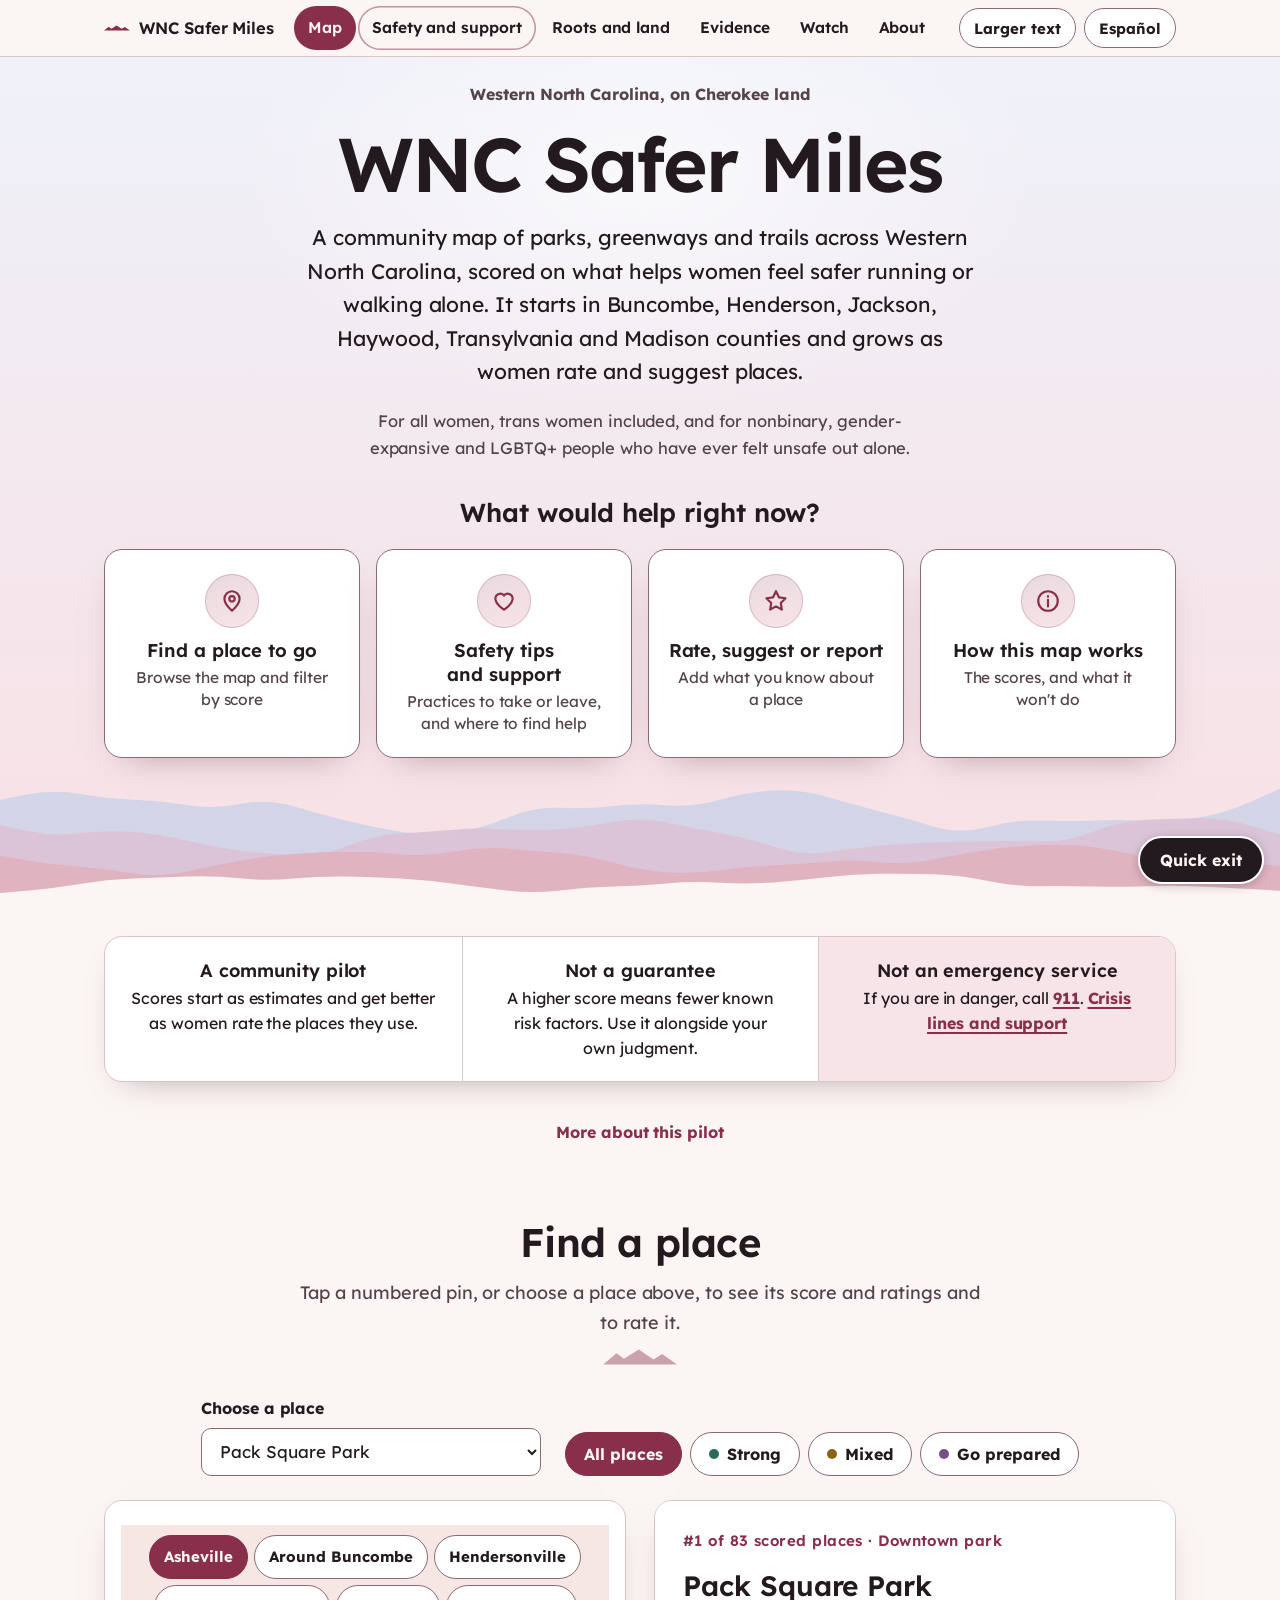
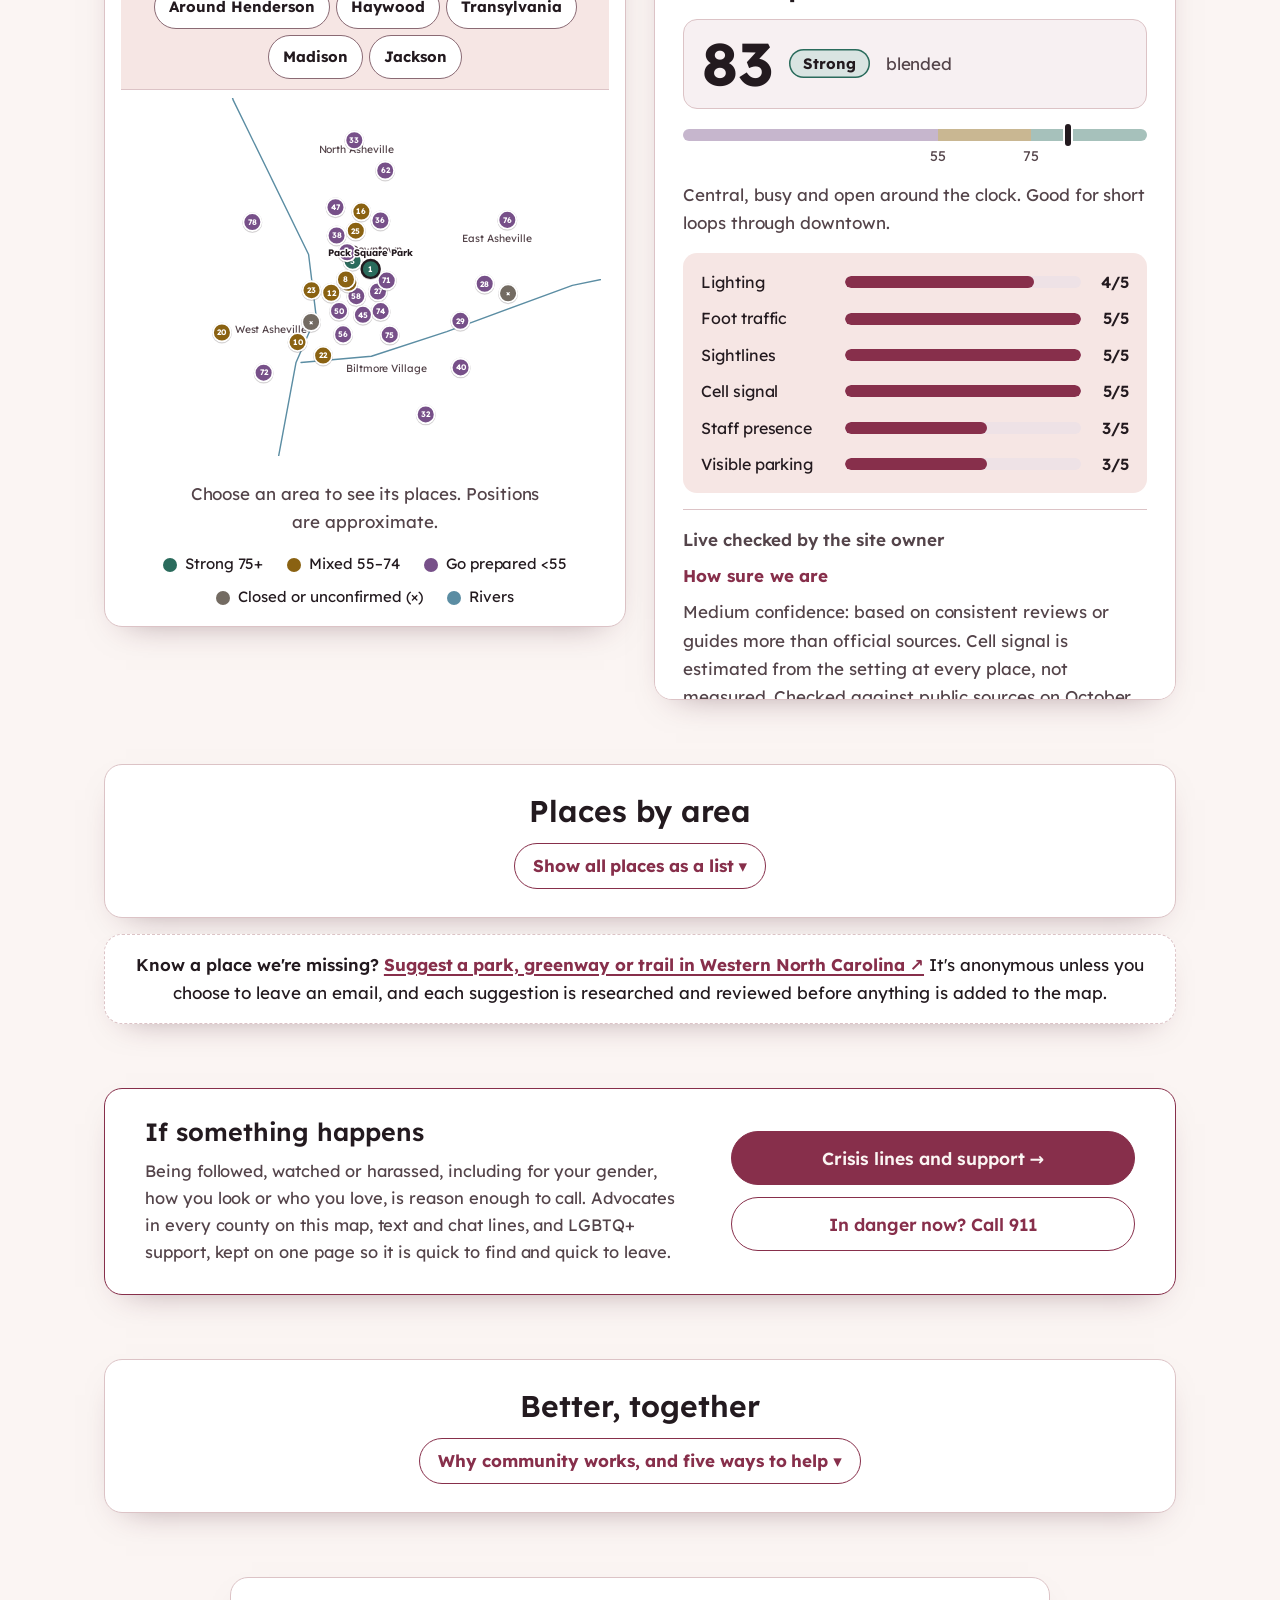
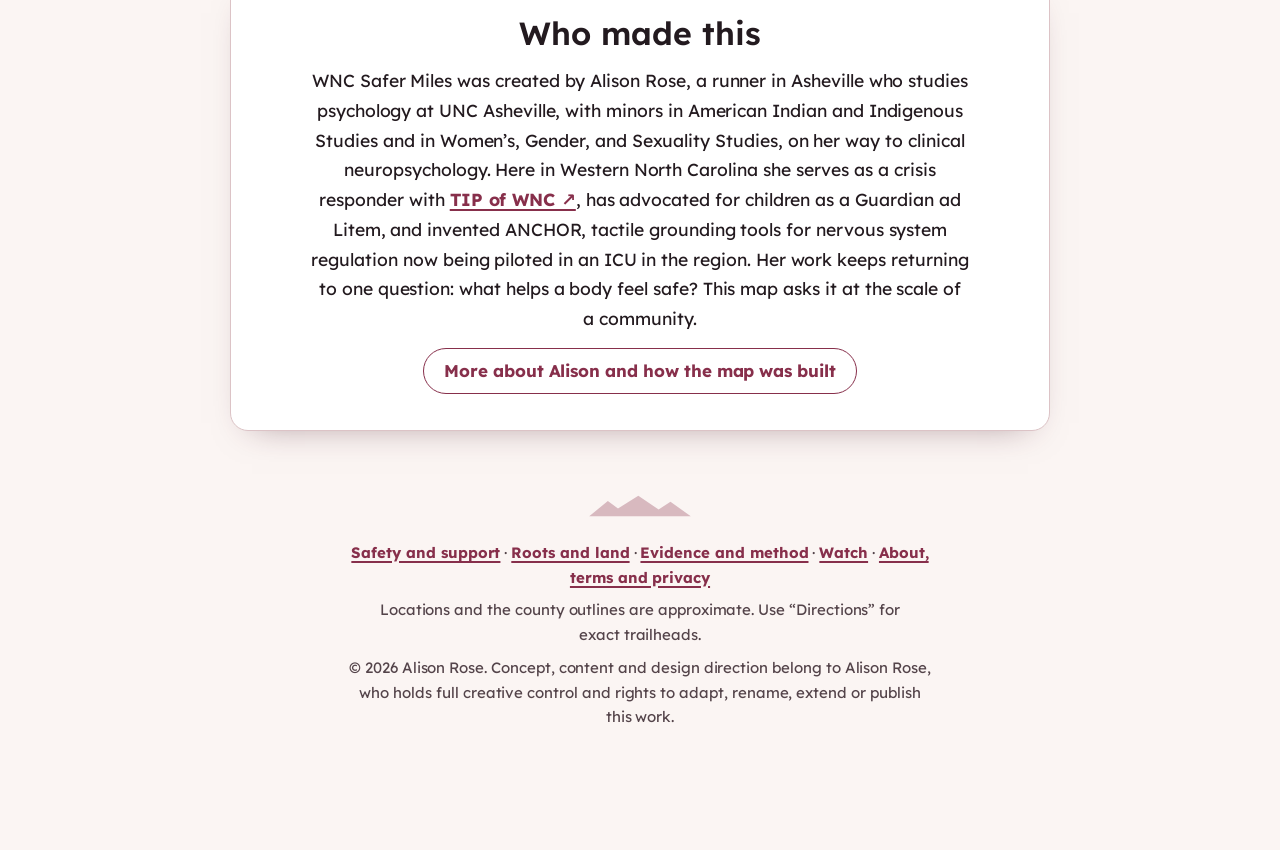
==== commit 41a105f0: "Split the site into six pages; shared stylesheet, script and nav bar The map page was 9,600px tall o" ====
--- a/index.html
+++ b/index.html
@@ -3,128 +3,7 @@
 <head>
 <meta charset="utf-8">
 <meta name="viewport" content="width=device-width,initial-scale=1,viewport-fit=cover">
-<style>:root{color-scheme:light dark}body{margin:0;font:17px system-ui,sans-serif;background:#fbf5f3;color:#2b2226}@media (prefers-color-scheme:dark){body{background:#191416;color:#f6edef}}img{max-width:100%}[hidden]{display:none!important}
-/* ---------- Consolidated layout: folds and tabs ---------- */
-.fold{background:var(--surface);border:1px solid var(--line);border-radius:var(--r)}
-.fold>summary{list-style:none;cursor:pointer;display:flex;flex-wrap:wrap;align-items:center;justify-content:space-between;gap:var(--s1) var(--s2);padding:var(--s2) var(--s3);min-height:56px}
-.fold>summary::-webkit-details-marker{display:none}
-.fold>summary h2{margin:0;font-size:22px}
-.fold-hint{font-weight:700;color:var(--accent)}
-.fold-hint::after{content:" ▾"}
-.fold[open] .fold-hint::after{content:" ▴"}
-.fold[open]>summary{border-bottom:1px solid var(--line)}
-.fold>.note,.fold>.list{margin:var(--s2) var(--s3)}
-.fold>.list{margin-bottom:var(--s3)}
-.list{columns:auto;display:grid;grid-template-columns:repeat(3,minmax(0,1fr));gap:var(--s1) var(--s2);align-items:stretch}
-.list .area{grid-column:1/-1;margin:var(--s2) 0 0}
-.list .row{margin:0;height:100%}
-@media (max-width:980px){.list{grid-template-columns:repeat(2,minmax(0,1fr))}}
-@media (max-width:640px){.list{grid-template-columns:1fr}}
-.places-sec{display:grid;gap:var(--s2)}
-.tips>*,.howto>*,main>*{min-width:0}
-.tabs{min-width:0;max-width:100%;background:var(--surface);border:1px solid var(--line);border-radius:var(--r);overflow:hidden}
-.tablist{min-width:0;max-width:100%;display:flex;flex-wrap:wrap;justify-content:center;gap:var(--s1);padding:12px var(--s2);background:var(--band);border-bottom:1px solid var(--line)}
-.tablist [role=tab]{font:700 16px var(--font);min-height:44px;padding:8px 16px;border-radius:999px;border:1.5px solid var(--edge);background:var(--surface);color:var(--ink);cursor:pointer}
-.tablist [role=tab]:hover{border-color:var(--accent)}
-.tablist [role=tab][aria-selected=true]{background:var(--accent);border-color:var(--accent);color:var(--bg)}
-.panels{display:grid;padding:var(--s2) clamp(16px,3vw,32px) var(--s1)}
-.panels>[role=tabpanel]{grid-area:1/1;visibility:hidden;background:none;border:0;border-radius:0;padding:0;display:grid;gap:12px;align-content:start}
-.panels>[role=tabpanel].on{visibility:visible}
-.panels>[role=tabpanel]>h3{position:absolute;width:1px;height:1px;overflow:hidden;clip:rect(0 0 0 0);white-space:nowrap}
-.panels ul{columns:2 300px;column-gap:var(--s4);display:block;margin:0;padding-left:20px}
-.panels li{break-inside:avoid;margin-bottom:12px}
-.panels>[role=tabpanel]:focus-visible{outline:2px solid var(--accent);outline-offset:6px}
-@media (max-width:640px){.panels>[role=tabpanel]:not(.on){display:none}.tablist [role=tab]{font-size:15px;padding:8px 12px}}
-.tips .tip-grid{margin-top:var(--s3)}
-.howto{display:grid;gap:var(--s2)}
-.together{display:grid;gap:var(--s2)}
-.fold>.tg-intro{margin:var(--s2) var(--s3) 0;max-width:72ch}
-.fold>.tg{margin:var(--s2) var(--s3) var(--s3)}
-#howFold>.tabs{margin:var(--s2) var(--s3) var(--s3)}
-.howto .fold>summary h2{text-align:left}
-@media (max-width:640px){.fold>.tg-intro{margin:var(--s2) var(--s2) 0}.fold>.tg,#howFold>.tabs{margin:var(--s2)}}
-.tg{display:grid;grid-template-columns:minmax(0,1fr) minmax(0,1fr);background:var(--surface);border:1px solid var(--line);border-radius:var(--r);overflow:hidden}
-.tg>div{padding:var(--s2) var(--s3);display:grid;gap:12px;align-content:start}
-.tg .tg-why{background:var(--band);border-right:1px solid var(--line)}
-.tg h3{font-size:19px;margin:0}
-.tg ul,.tg ol{margin:0;padding:0;list-style:none;display:grid;gap:12px}
-.tg li{font-size:16px;line-height:1.6}
-.tg li b{display:block;color:var(--ink)}
-.tg ol{counter-reset:tg}
-.tg ol li{counter-increment:tg;position:relative;padding-left:44px}
-.tg ol li::before{content:counter(tg);position:absolute;left:0;top:2px;width:30px;height:30px;border-radius:50%;background:var(--accent);color:var(--bg);font-weight:700;display:grid;place-items:center;font-size:15px}
-.tg small{color:var(--muted);font-size:14px}
-@media (max-width:900px){.tg{grid-template-columns:1fr}.tg .tg-why{border-right:0;border-bottom:1px solid var(--line)}.tg>div{padding:var(--s2)}}
-.why{display:grid;gap:var(--s2)}
-.stats{list-style:none;margin:0 auto;padding:0;display:grid;max-width:820px;width:100%;grid-template-columns:repeat(2,minmax(0,1fr));gap:var(--s2)}
-.stats li{background:var(--surface);border:1px solid var(--line);border-radius:var(--r);padding:var(--s2) var(--s3);display:grid;gap:8px;align-content:start;justify-items:center;text-align:center}
-.stats b{display:block;font-size:44px;line-height:1;color:var(--accent)}
-.stats span{font-size:17px;line-height:1.55}
-.stats a{font-size:14px}
-.why-more{text-align:center;margin:0 auto;max-width:68ch}
-#research [data-i18n=resBody],#health [data-i18n=hlBody]{display:grid;gap:12px}
-#research p.note,#health p.note{margin:0;max-width:72ch}
-.howto .panels>#health ul.note{margin:0;padding:0;list-style:none;columns:auto;display:grid;grid-template-columns:repeat(auto-fit,minmax(220px,1fr));gap:12px;max-width:none}
-.howto .panels>#health ul.note li{margin:0;border-radius:12px;padding:14px 18px;text-align:left;font-weight:400;line-height:1.55;font-size:16px;color:var(--ink)}
-.howto .panels>#health ul.note li b{display:block;color:var(--accent);margin-bottom:4px}
-@media (max-width:900px){.stats{grid-template-columns:1fr;gap:12px}.stats li{padding:14px 16px;grid-template-columns:auto 1fr;justify-items:start;align-items:center;text-align:left;gap:4px 16px}.stats b{grid-row:span 2;font-size:34px}.stats span{font-size:16px}}
-.howto h2{text-align:center}
-.mapbox,.main>*{min-width:0}
-.maptabs{margin-top:var(--s1);min-width:0;max-width:100%}
-.maptabs .panels{padding:var(--s1)}
-.maptabs .tablist [role=tab]{font-size:15px}
-.maps-n{margin:0}
-.panels>[role=tabpanel] ul{columns:3 240px;column-gap:var(--s4);display:block;margin:0;padding-left:20px}
-.panels>[role=tabpanel] li{break-inside:avoid;margin-bottom:12px}
-.tips-head{justify-items:center;text-align:center}
-.tips-head .note{max-width:68ch}
-.tips-head{margin-bottom:var(--s2)}
-.tips .tip-grid{margin-top:var(--s2)}
-.panels>[role=tabpanel]{gap:8px}
-.panels li{margin-bottom:8px}
-.tip.help{padding:var(--s2) var(--s3)}
-.tip.help .lines li{padding:10px 0}
-@media (max-width:640px){.tip.help{padding:var(--s2)}.tip.help .lines li{flex-wrap:nowrap;justify-content:space-between}.tip.help .lines span{flex:1 1 0!important;min-width:0;font-size:16px}.tip.help .lines small{font-size:14px}.tip.help .lines a{font-size:15px;padding:8px 12px;min-width:0;white-space:normal;text-align:center;max-width:46%}}
-.places-sec .suggest{margin:0;max-width:none;text-align:center}
-.tip.help .lines{grid-template-columns:repeat(2,minmax(0,1fr))}
-.tip.help .lines:not(.txt) li:first-child,.tip.help .lines.txt li:last-child{grid-column:1/-1}
-.tip.help .lines:not(.txt) li:first-child span,.tip.help .lines.txt li:last-child span{flex:0 1 auto}
-.tip.help .lines:not(.txt) li:first-child,.tip.help .lines.txt li:last-child{justify-content:center;gap:var(--s3)}
-.tip.help>.note{max-width:none}
-.tip.help h3,.tip.help .lines-h{text-align:center}
-@media (max-width:760px){.tip.help .lines{grid-template-columns:1fr}.tip.help .lines li{justify-content:space-between!important}}
-@media (max-width:640px){.tablist{flex-wrap:nowrap;justify-content:flex-start;overflow-x:auto;scroll-snap-type:x proximity;-webkit-overflow-scrolling:touch}.tablist [role=tab]{flex:0 0 auto;scroll-snap-align:start;white-space:nowrap}.tip.help .lines:not(.txt) span{flex:1 1 150px}}
-
-/* ---------- Help card: resource tiles ---------- */
-.tip.help .now{display:flex;justify-content:center;align-items:center;gap:var(--s2);padding:12px var(--s2);background:var(--surface);border:1px solid var(--line);border-radius:10px;font-weight:700;font-size:18px}
-.tip.help .rescards{list-style:none;margin:0;padding:0;display:grid;grid-template-columns:repeat(2,minmax(0,1fr));gap:12px}
-.tip.help .rescards.three{grid-template-columns:repeat(3,minmax(0,1fr))}
-.tip.help .rescards li{background:var(--surface);border:1px solid var(--line);border-radius:10px;padding:14px 16px;display:grid;gap:12px;align-content:space-between}
-.tip.help .rescards li>span{display:grid;gap:2px;font-weight:700;font-size:17px}
-.tip.help .rescards small{font-weight:400;color:var(--muted);font-size:15px}
-.tip.help .acts{display:flex;flex-wrap:wrap;gap:8px}
-.tip.help .acts a,.tip.help .now a{display:inline-flex;align-items:center;justify-content:center;min-height:44px;padding:8px 16px;border-radius:999px;font:700 16px var(--font);text-decoration:none;border:1.5px solid var(--accent);white-space:nowrap}
-.tip.help a.call{background:var(--accent);color:var(--bg)}
-.tip.help a.call.big{font-size:20px;padding:8px 28px}
-.tip.help a.web{background:var(--surface);color:var(--accent)}
-.tip.help a:focus-visible{outline:3px solid var(--ink);outline-offset:2px}
-.tip.help .desk-note{text-align:center;margin:0 auto;max-width:none}
-header .incl{margin:0;font-size:17px;color:var(--muted);max-width:60ch}
-@media (max-width:900px){.tip.help .rescards.three{grid-template-columns:1fr}}
-@media (max-width:640px){.tip.help .rescards{grid-template-columns:1fr}.tip.help .acts a{flex:1 1 auto}}
-
-/* ---------- Tip cards: each tip its own tidy card in an even grid ---------- */
-#safety .panels>[role=tabpanel] ul{list-style:none;padding:0;margin:0;columns:auto;display:grid;grid-template-columns:repeat(auto-fill,minmax(260px,1fr));gap:12px;counter-reset:tip}
-#safety .panels>[role=tabpanel] li{counter-increment:tip;margin:0;break-inside:auto;position:relative;background:var(--bg);border:1px solid var(--line);border-radius:12px;padding:16px 18px 16px 54px;line-height:1.55;font-size:16.5px}
-#safety .panels>[role=tabpanel] li::before{content:counter(tip);position:absolute;left:16px;top:15px;width:26px;height:26px;border-radius:50%;background:var(--accent);color:var(--bg);font:700 14px/26px var(--font);text-align:center}
-#safety .panels>[role=tabpanel] li b,#safety .panels>[role=tabpanel] li strong{color:var(--ink)}
-#safety .panels>[role=tabpanel]>.note{margin:0 0 4px;max-width:70ch}
-#safety .panels{padding:var(--s3) clamp(16px,3vw,32px)}
-.howto .panels>[role=tabpanel] ul{list-style:none;padding:0;margin:8px 0;columns:auto;display:grid;grid-template-columns:repeat(auto-fill,minmax(260px,1fr));gap:8px}
-.howto .panels>[role=tabpanel] li{margin:0;background:var(--bg);border:1px solid var(--line);border-radius:999px;padding:8px 16px;text-align:center;font-weight:700;color:var(--ink)}
-.howto .panels{padding:var(--s3) clamp(16px,3vw,32px)}
-.howto .panels>[role=tabpanel] .note{max-width:72ch}
-</style>
+<style>:root{color-scheme:light dark}body{margin:0;font:17px system-ui,sans-serif;background:#fbf5f3;color:#2b2226}@media (prefers-color-scheme:dark){body{background:#191416;color:#f6edef}}img{max-width:100%}[hidden]{display:none!important}</style>
 <title>WNC Safer Miles</title>
 <meta name="description" content="A community map of parks, greenways and trails across Western North Carolina, scored on what makes them safer for women running or walking alone.">
 <meta name="theme-color" content="#872f4b">
@@ -143,504 +22,27 @@
 <meta name="twitter:card" content="summary_large_image">
 <link rel="preconnect" href="https://fonts.googleapis.com">
 <link rel="stylesheet" href="https://fonts.googleapis.com/css2?family=Lexend:wght@400;600;700&display=swap">
-<style>
-/* WNC Safer Miles — design system (Oct 2026)
-   Calm and legible first. One typeface, Lexend, designed to make reading easier and faster (chosen by Alison Oct 17, 2026).
-   Palette: blush cream neutrals, dusty rose accent. 8px spacing rhythm, one grid, one bold moment (the "Rooted" terms). */
-:root{
-  --bg:#fbf5f3; --surface:#ffffff; --band:#f6e6e4; --ink:#231a1f; --muted:#54444a; --line:#dcc3c6;
-  --edge:#8a6a74; --tint:#f7e4e8;
-  --land:#f5e7e3; --river:#5b8da3; --accent:#872f4b;
-  --strong:#2a6b5c; --mixed:#8a6212; --caution:#775089; --closed:#736b62;
-  --font:"Lexend",system-ui,-apple-system,"Segoe UI",sans-serif;
-  --display:var(--font); --body:var(--font); --mono:var(--font);
-  --s1:8px; --s2:16px; --s3:24px; --s4:40px; --s5:48px;
-  --r:12px; --max:1120px; --gut:24px;
-  color-scheme:light;
-}
-@media (prefers-color-scheme:dark){:root:not([data-theme="light"]){
-  --bg:#191416; --surface:#221b1e; --band:#2a2125; --ink:#f6edef; --muted:#cdbcc1; --line:#4d3c43;
-  --edge:#9c8089; --tint:#33252b;
-  --land:#251d21; --river:#5f93aa; --accent:#eaa7b7;
-  --strong:#5fc4a6; --mixed:#e4b157; --caution:#cba0d8; --closed:#7d756b; color-scheme:dark}}
-:root[data-theme="dark"]{
-  --bg:#191416; --surface:#221b1e; --band:#2a2125; --ink:#f6edef; --muted:#cdbcc1; --line:#4d3c43;
-  --edge:#9c8089; --tint:#33252b;
-  --land:#251d21; --river:#5f93aa; --accent:#eaa7b7;
-  --strong:#5fc4a6; --mixed:#e4b157; --caution:#cba0d8; --closed:#7d756b; color-scheme:dark}
-
-*,*::before,*::after{box-sizing:border-box}
-html{-webkit-text-size-adjust:100%}
-body{margin:0;background:var(--bg);color:var(--ink);font:400 17px/1.65 var(--font);font-variant-numeric:tabular-nums}
-.wrap{max-width:var(--max);margin:0 auto;padding:var(--s4) var(--gut) var(--s5);display:grid;gap:var(--s5)}
-@media (max-width:640px){:root{--gut:16px;--s5:32px}.wrap{padding-top:var(--s3)}}
-h1,h2,h3{font-family:var(--font);font-weight:700;margin:0;line-height:1.2;text-wrap:balance}
-h1{font-size:clamp(34px,6vw,54px);line-height:1.08;letter-spacing:-.015em}
-h2{font-size:clamp(25px,3.4vw,31px)}
-h3{font-size:21px}
-p{margin:0;max-width:64ch}
-a{color:var(--accent);font-weight:700;text-underline-offset:3px;text-decoration-thickness:1.5px}
-strong,b{font-weight:700}
-button{font-family:var(--font)}
-:focus-visible{outline:3px solid var(--accent);outline-offset:3px;border-radius:4px}
-.sr{position:absolute;width:1px;height:1px;overflow:hidden;clip:rect(0 0 0 0);white-space:nowrap}
-.skip{position:absolute;left:16px;top:-60px;background:var(--ink);color:var(--bg);padding:10px 14px;border-radius:8px;z-index:10}
-.skip:focus{top:calc(env(safe-area-inset-top,0px) + 8px)}
-.note,.hint{color:var(--muted);font-size:17px}
-.fine{color:var(--muted);font-size:15px}
-.section-head{display:grid;gap:var(--s1);margin-bottom:var(--s3)}
-
-/* ---------- Header ---------- */
-header{display:grid;gap:var(--s3)}
-.topbar{display:flex;justify-content:space-between;align-items:center;gap:var(--s2);flex-wrap:wrap}
-.eyebrow{font-size:16px;color:var(--muted)}
-.tools{display:flex;gap:var(--s1);flex-wrap:wrap}
-.langbtn,.sizebtn,.chip{font:700 16px var(--font);min-height:44px;padding:8px 18px;border-radius:999px;border:1.5px solid var(--edge);background:var(--surface);color:var(--ink);cursor:pointer}
-.sizebtn[aria-pressed="true"],.chip[aria-pressed="true"]{background:var(--accent);color:var(--bg);border-color:var(--accent)}
-.title{display:grid;gap:var(--s2)}
-header .lede{font-size:clamp(19px,2.2vw,22px);line-height:1.55;max-width:46ch}
-.facts{display:grid;grid-template-columns:repeat(3,minmax(0,1fr));gap:var(--s2);list-style:none;margin:0;padding:0}
-@media (max-width:820px){.facts{grid-template-columns:1fr}}
-.facts li{background:var(--surface);border:1px solid var(--line);border-radius:var(--r);padding:var(--s2) 20px;font-size:16px;line-height:1.55}
-.facts li strong{display:block;font-size:18px;margin-bottom:2px}
-details.more{font-size:16px;color:var(--muted)}
-details.more summary{cursor:pointer;font-weight:700;color:var(--accent);min-height:44px;display:inline-flex;align-items:center}
-details.more p{margin-top:var(--s1);max-width:72ch}
-
-/* ---------- Map + panel ---------- */
-.toolbar{display:grid;grid-template-columns:minmax(220px,340px) 1fr;gap:var(--s2);align-items:end;margin-bottom:var(--s2)}
-@media (max-width:820px){.toolbar{grid-template-columns:1fr}}
-.pick{display:grid;gap:6px;font-weight:700;font-size:16px}
-.pick select{font:400 17px var(--font);min-height:48px;padding:10px 14px;border:1.5px solid var(--edge);border-radius:10px;background:var(--surface);color:var(--ink);width:100%}
-.filters{display:flex;flex-wrap:wrap;gap:var(--s1)}
-.main{display:grid;grid-template-columns:minmax(0,7fr) minmax(0,5fr);gap:var(--s3);align-items:start}
-@media (max-width:900px){.main{grid-template-columns:1fr}}
-.mapbox{background:var(--surface);border:1px solid var(--line);border-radius:var(--r);padding:var(--s2);display:grid;gap:var(--s2);min-width:0}
-.mapbox .hint{font-size:15px}
-svg.map{width:100%;height:auto;display:block}
-.inset{border-top:1px solid var(--line);padding-top:var(--s2);display:grid;gap:var(--s1)}
-.inset-h{margin:0;font-size:18px}
-.inset-n{margin:0;font-size:15px}
-.insetbox{fill:none;stroke:var(--muted);stroke-width:2;stroke-dasharray:5 5}
-.insetlbl{font:700 20px var(--font);fill:var(--muted)}
-.county{fill:var(--land);stroke:var(--muted);stroke-width:1.5;stroke-dasharray:6 5}
-.river{fill:none;stroke:var(--river);stroke-width:3;stroke-linecap:round;stroke-linejoin:round}
-.town{font:400 22px var(--font);fill:var(--muted)}
-.pin{cursor:pointer}
-.pin .dot{stroke:var(--surface);stroke-width:3}
-.pin.sel .dot{stroke:var(--ink);stroke-width:4}
-.pin .num{font:700 17px var(--font);fill:var(--surface);pointer-events:none}
-.pin .lbl{font:700 20px var(--font);fill:var(--ink);paint-order:stroke;stroke:var(--surface);stroke-width:6px;stroke-linejoin:round;pointer-events:none}
-.pin.dim{opacity:.25;pointer-events:none}
-@media (prefers-reduced-motion:no-preference){.pin .halo{transition:opacity .2s}}
-.legend{display:flex;flex-wrap:wrap;gap:var(--s1) var(--s3);font-size:15px}
-.legend>span{display:inline-flex;align-items:center;gap:8px}
-.sw{width:14px;height:14px;border-radius:50%;display:inline-block;flex:none}
-
-.panel{background:var(--surface);border:1px solid var(--line);border-radius:var(--r);padding:var(--s3);display:grid;gap:var(--s2);min-width:0;scroll-margin-top:var(--s2)}
-@media (min-width:901px){.panel{position:sticky;top:var(--s2);max-height:calc(100vh - 32px);overflow:auto}}
-.panel>.eyebrow{font-size:15px}
-.panel h2{font-size:28px}
-.scoreline{display:flex;align-items:center;gap:var(--s2);flex-wrap:wrap}
-.score{font:700 52px/1 var(--font)}
-.band{font:700 15px var(--font);padding:5px 14px;border-radius:999px;color:var(--ink)}
-.b-strong{background:color-mix(in srgb,var(--strong) 18%,var(--surface));box-shadow:inset 0 0 0 1.5px var(--strong)}
-.b-mixed{background:color-mix(in srgb,var(--mixed) 18%,var(--surface));box-shadow:inset 0 0 0 1.5px var(--mixed)}
-.b-caution{background:color-mix(in srgb,var(--caution) 16%,var(--surface));box-shadow:inset 0 0 0 1.5px var(--caution)}
-.factors{display:grid;gap:10px}
-.f{display:grid;grid-template-columns:132px 1fr 36px;gap:12px;align-items:center;font-size:16px}
-.bar{height:10px;background:var(--line);border-radius:5px;overflow:hidden}
-.bar i{display:block;height:100%;background:var(--accent);border-radius:5px}
-.f b{text-align:right;font-size:16px}
-.layer{border-top:1px solid var(--line);padding-top:var(--s2);display:grid;gap:var(--s1)}
-.layer .status{font-weight:700;font-size:17px}
-.layer ul{margin:0;padding-left:20px;display:grid;gap:6px}
-.mini{font:700 32px/1 var(--font)}
-.mini small{font-size:16px;color:var(--muted)}
-.tags{display:flex;flex-wrap:wrap;gap:var(--s1)}
-.tag{font-size:15px;border:1px solid var(--line);border-radius:999px;padding:4px 12px}
-.tag b{margin-left:4px}
-.warn{border-left:4px solid var(--caution);border-radius:0 10px 10px 0;padding:12px 16px;font-size:16px;background:color-mix(in srgb,var(--caution) 9%,var(--surface))}
-.warn b{display:block}
-.save{display:inline-flex;align-items:center;justify-self:start;font:700 17px var(--font);min-height:52px;padding:12px 24px;border-radius:10px;background:var(--accent);color:var(--surface);text-decoration:none}
-
-.status-note{border-left:4px solid var(--mixed);border-radius:0 10px 10px 0;padding:12px 16px;font-size:16px;background:color-mix(in srgb,var(--mixed) 10%,var(--surface))}
-.status-note.off{border-left-color:var(--muted);background:var(--band)}
-.row .sc.off{font-size:15px;color:var(--muted)}
-.pin .dot{}
-/* ---------- Places list ---------- */
-.list{columns:2 360px;column-gap:var(--s3)}
-.list .area{font:700 18px var(--font);margin:var(--s3) 0 var(--s1);padding:0;color:var(--ink);break-after:avoid}
-.list .area:first-child{margin-top:0}
-.row{display:grid;grid-template-columns:32px minmax(0,1fr) auto;gap:var(--s2);align-items:center;width:100%;padding:12px 16px;margin-bottom:var(--s1);background:var(--surface);border:1px solid var(--line);border-radius:10px;text-align:left;color:var(--ink);font:inherit;cursor:pointer;break-inside:avoid}
-.row:hover,.row.sel{border-color:var(--accent);box-shadow:inset 0 0 0 1px var(--accent)}
-.row .n{font-weight:700;color:var(--muted)}
-.row .nm{font-weight:700}
-.row .ty{display:block;font-size:15px;color:var(--muted);font-weight:400}
-.row .sc{font-weight:700;font-size:18px;display:flex;align-items:center;gap:8px}
-
-/* ---------- Tips ---------- */
-.tips-head .eyebrow{display:none}
-.tip-grid{display:grid;grid-template-columns:repeat(6,minmax(0,1fr));gap:var(--s2)}
-.tip{grid-column:span 2;background:var(--surface);border:1px solid var(--line);border-radius:var(--r);padding:var(--s3);display:grid;gap:12px;align-content:start;min-width:0}
-.tip.help{grid-column:1/-1}
-@media (max-width:980px){.tip{grid-column:span 3}}
-@media (max-width:640px){.tip-grid{grid-template-columns:1fr}.tip{grid-column:auto}}
-.tip ul{margin:0;padding-left:20px;display:grid;gap:12px}
-.tip.help{background:var(--band);border-color:transparent}
-.tip .lines{list-style:none;padding:0;display:grid;grid-template-columns:repeat(auto-fit,minmax(min(100%,420px),1fr));column-gap:var(--s4);gap:0 var(--s4)}
-.tip .lines li{display:flex;flex-wrap:wrap;justify-content:space-between;align-items:center;gap:12px;padding:14px 0;border-bottom:1px solid var(--line)}
-.tip .lines span{display:grid;flex:1 1 200px;font-weight:700;font-size:17px}
-.tip .lines small{font-weight:400;color:var(--muted);font-size:15px}
-.tip .lines a{font:700 18px var(--font);background:var(--surface);border:1.5px solid var(--accent);border-radius:999px;padding:10px 18px;min-height:44px;min-width:76px;display:inline-flex;align-items:center;justify-content:center;text-decoration:none;white-space:nowrap}
-
-/* ---------- Rooted (the one bold moment) ---------- */
-.rooted{background:var(--band);border-radius:var(--r);padding:var(--s3) clamp(16px,4vw,48px);display:grid;gap:var(--s2)}
-.rooted-grid{display:grid;grid-template-columns:repeat(2,minmax(0,1fr));gap:var(--s4)}
-@media (max-width:760px){.rooted-grid{grid-template-columns:1fr;gap:var(--s3)}}
-.rooted .term{font:700 clamp(40px,6vw,60px)/1 var(--font);color:var(--accent);letter-spacing:-.01em}
-.rooted .sub{font-size:16px;color:var(--muted);margin:6px 0 var(--s2)}
-.rooted p.body{font-size:18px;line-height:1.7}
-
-/* ---------- Explainers ---------- */
-.cols{display:grid;grid-template-columns:repeat(3,minmax(0,1fr));gap:var(--s4)}
-@media (max-width:900px){.cols{grid-template-columns:1fr;gap:var(--s3)}}
-.cols section{display:grid;gap:var(--s1);align-content:start;border-top:2px solid var(--ink);padding-top:var(--s2)}
-.cols ul{margin:0;padding-left:20px;display:grid;gap:4px}
-
-main{display:grid;gap:var(--s5)}
-.tips-head{display:grid;gap:var(--s1);margin-bottom:var(--s3)}
-footer{border-top:1px solid var(--line);padding-top:var(--s3);font-size:15px;color:var(--muted);display:grid;gap:var(--s1)}
-
-.tip.after{grid-column:1/-1}
-.tip.after ul{columns:2 340px;column-gap:var(--s4);display:block}
-.tip.after li{break-inside:avoid;margin-bottom:12px}
-.lines-h{font-size:18px;margin:var(--s3) 0 0}
-.safe-use{border-top:1px solid var(--line);padding-top:var(--s2)}
-.qexit{position:fixed;right:16px;bottom:calc(16px + env(safe-area-inset-bottom,0px));z-index:20;font:700 16px var(--font);min-height:48px;padding:10px 20px;border-radius:999px;border:2px solid var(--surface);background:var(--ink);color:var(--bg);cursor:pointer;box-shadow:0 2px 10px color-mix(in srgb,var(--ink) 25%,transparent)}
-.qexit:focus-visible{outline:3px solid var(--accent);outline-offset:3px}
-footer{padding-bottom:72px}
-
-.suggest{margin-top:var(--s4);padding:16px 20px;border:1px dashed var(--line);border-radius:12px;background:var(--surface)}
-.suggest a{font-weight:700}
-
-.draftnote:empty{display:none}
-.draftnote{margin:var(--s3) 0 0;padding:10px 14px;border-left:3px solid var(--accent);background:var(--surface);font-size:15px}
-.rooted{--rb:#fffafa;--ra:#a3475d;--rl:#efd8d6;background:var(--rb);border:1px solid var(--rl);text-align:center;justify-items:center}
-.rooted h2{text-align:center}
-.rooted .rose{--petal:#b8606e;--petal2:#cf8592;--leaf:#5f8a6e;display:block;margin:0 auto -8px}
-.rooted .term{color:var(--ra)}
-.rooted-grid{width:100%;align-items:stretch;gap:0}
-.rooted-grid>div{padding:0 clamp(16px,3vw,40px);display:flex;flex-direction:column;align-items:center}
-.rooted-grid>div+div{border-left:1px solid var(--rl)}
-.rooted p.body{max-width:44ch;margin-inline:auto}
-.rooted .sub{line-height:1.5}
-.rooted .root-review{margin:var(--s2) auto 0;max-width:62ch;text-align:center;padding-top:var(--s3);border-top:1px solid var(--rl);width:100%}
-@media (max-width:760px){.rooted-grid>div{padding:0}.rooted-grid>div+div{border-left:0;border-top:1px solid var(--rl);margin-top:var(--s3);padding-top:var(--s3)}}
-@media (prefers-color-scheme:dark){:root:not([data-theme="light"]) .rooted{--rb:#221b1e;--ra:#eaa7b7;--rl:#3e3136}}
-@media (prefers-color-scheme:dark){:root:not([data-theme="light"]) .rose{--petal:#e3a0aa;--petal2:#c97f8b}}
-:root[data-theme="dark"] .rose{--petal:#e3a0aa;--petal2:#c97f8b}
-:root[data-theme="dark"] .rooted{--rb:#221b1e;--ra:#eaa7b7;--rl:#3e3136}
-.note.src a{white-space:normal;overflow-wrap:anywhere}
-
-/* ---------- Larger text ---------- */
-html[data-size="large"] .wrap{zoom:1.18}
-
-/* ---------- About page ---------- */
-.doc{max-width:760px}
-.doc article{display:grid;gap:var(--s4)}
-.doc section{display:grid;gap:12px}
-.doc h2{font-size:27px}
-.doc h3{font-size:20px}
-.doc p,.doc li{font-size:18px;line-height:1.75}
-.doc ul{margin:0;padding-left:22px;display:grid;gap:12px}
-.doc .lede{font-size:20px}
-.back{font-size:17px}
-.mail{font-weight:700;user-select:all}
-.docfoot{border-top:1px solid var(--line);padding-top:var(--s3);font-size:15px;color:var(--muted)}
-.docfoot p{font-size:15px}
-
-/* ---------- Oct 17 redesign: calm, centered and balanced ----------
-   One centered column. Every section opens with the same centered heading.
-   Full-width bands alternate cream and blush so the page reads in chapters.
-   The one memorable element: layered Blue Ridge ridgelines under the title. */
-:root{--sky1:#fdf4f2;--sky2:#f5dfe2;--r1:#eed3d8;--r2:#e3bfc8;--r3:#d7abb7;--zone:#f6e8e8;--deco:#c9798b;--sec:80px;--rad:18px}
-@media (prefers-color-scheme:dark){:root:not([data-theme="light"]){--sky1:#221a1e;--sky2:#2d2026;--r1:#3f2e37;--r2:#34262d;--r3:#2a1f25;--zone:#201a1d;--deco:#d898a8}}
-:root[data-theme="dark"]{--sky1:#221a1e;--sky2:#2d2026;--r1:#3f2e37;--r2:#34262d;--r3:#2a1f25;--zone:#201a1d;--deco:#d898a8}
-@media (max-width:640px){:root{--sec:56px}}
-html{scroll-padding-top:92px}
-@media (prefers-reduced-motion:no-preference){html{scroll-behavior:smooth}}
-html,body{overflow-x:clip}
-.wrap{display:flex;flex-direction:column;gap:var(--sec);padding-top:0}
-.wrap>*{min-width:0}
-main{gap:var(--sec)}
-
-/* Full-width bands */
-.zone{position:relative;isolation:isolate;padding-block:64px}
-.zone::before{content:"";position:absolute;inset:0 calc(50% - 50vw);background:var(--zone);z-index:-1}
-@media (max-width:640px){.zone{padding-block:40px}}
-
-/* Hero: centered, on a soft dawn sky with the ridges at its foot */
-.masthead{display:grid;gap:32px}
-.hero-band{position:relative;isolation:isolate;display:grid;justify-items:center;gap:44px;padding:24px 0 170px;text-align:center}
-.hero-band::before{content:"";position:absolute;inset:0 calc(50% - 50vw);background:linear-gradient(180deg,var(--sky1) 0%,var(--sky2) 100%);z-index:-2}
-.ridges{position:absolute;bottom:-1px;left:calc(50% - 50vw);width:100vw;height:160px;z-index:-1;display:block}
-.ridges .r1{fill:var(--r1)}.ridges .r2{fill:var(--r2)}.ridges .r3{fill:var(--r3)}.ridges .r4{fill:var(--bg)}
-.hero-band .topbar{justify-self:stretch;justify-content:flex-end}
-.hero-text{display:grid;gap:18px;justify-items:center;max-width:780px}
-.hero-text .eyebrow{font-size:16px;color:var(--muted);font-weight:700}
-h1{font-size:clamp(44px,7.4vw,76px);line-height:1.02;letter-spacing:-.022em}
-header .lede{font-size:clamp(18px,2vw,21px);line-height:1.6;max-width:52ch;margin-inline:auto}
-header .incl{font-size:16.5px;max-width:58ch;margin-inline:auto}
-@media (max-width:640px){.hero-band{padding:16px 0 104px;gap:32px}.ridges{height:96px}}
-
-/* "What would help right now?": four equal doors */
-.paths{width:100%;display:grid;gap:20px;justify-items:center}
-.paths h2{font-size:clamp(22px,2.6vw,26px)}
-.paths ul{list-style:none;margin:0;padding:0;width:100%;display:grid;grid-template-columns:repeat(4,minmax(0,1fr));gap:16px}
-.paths li{display:grid}
-.paths a{display:grid;justify-items:center;align-content:start;gap:10px;text-align:center;padding:24px 18px 22px;border-radius:var(--rad);background:var(--surface);border:1.5px solid var(--edge);color:var(--ink);text-decoration:none;box-shadow:0 8px 24px -14px color-mix(in srgb,var(--accent) 45%,transparent)}
-.paths a:hover{border-color:var(--accent);background:var(--tint)}
-.paths a:hover .ic{background:var(--surface)}
-.paths .ic{width:54px;height:54px;border-radius:50%;background:var(--tint);color:var(--accent);display:grid;place-items:center}
-.paths .ic svg{width:26px;height:26px;fill:none;stroke:currentColor;stroke-width:2;stroke-linecap:round;stroke-linejoin:round}
-.paths b{display:block;font-size:18.5px;line-height:1.3}
-.paths small{display:block;font-size:15.5px;line-height:1.45;color:var(--muted);font-weight:400;margin-top:4px}
-@media (max-width:980px){.paths ul{grid-template-columns:repeat(2,minmax(0,1fr))}}
-@media (max-width:560px){.paths ul{grid-template-columns:1fr;gap:10px}.paths a{grid-template-columns:48px minmax(0,1fr);justify-items:start;align-items:center;text-align:left;padding:14px 16px;gap:14px}.paths .ic{width:48px;height:48px}}
-
-/* The three notices: one balanced strip */
-.facts{display:grid;grid-template-columns:repeat(3,minmax(0,1fr));gap:0;list-style:none;margin:0;padding:0;background:var(--surface);border:1.5px solid var(--line);border-radius:var(--rad);overflow:hidden;text-align:center}
-.facts li{background:none;border:0;border-radius:0;padding:20px 24px;font-size:16px}
-.facts li+li{border-left:1.5px solid var(--line)}
-.facts li:last-child{background:var(--tint)}
-@media (max-width:820px){.facts{grid-template-columns:1fr}.facts li+li{border-left:0;border-top:1.5px solid var(--line)}}
-.draftnote{margin:0 auto;max-width:72ch}
-details.more{text-align:center}
-details.more summary{display:flex;justify-content:center}
-details.more p{margin:8px auto 0;max-width:72ch;text-align:left}
-
-/* "On this page": centered, stays in view */
-.pagebar{position:sticky;top:10px;z-index:15;align-self:center;max-width:100%;background:color-mix(in srgb,var(--surface) 92%,transparent);-webkit-backdrop-filter:blur(10px);backdrop-filter:blur(10px);border:1.5px solid var(--edge);border-radius:999px;padding:5px;box-shadow:0 10px 26px -12px color-mix(in srgb,var(--ink) 30%,transparent)}
-.pagebar ul{list-style:none;margin:0;padding:0;display:flex;gap:2px;overflow-x:auto;scrollbar-width:none}
-.pagebar ul::-webkit-scrollbar{display:none}
-.pagebar li{flex:0 0 auto}
-.pagebar a{display:flex;align-items:center;min-height:44px;padding:0 18px;border-radius:999px;color:var(--ink);text-decoration:none;font-weight:700;font-size:16px;white-space:nowrap}
-.pagebar a:hover{background:var(--tint)}
-.pagebar a[aria-current=true]{background:var(--accent);color:var(--bg)}
-@media (max-width:640px){.pagebar{top:6px;align-self:stretch}.pagebar a{padding:0 14px;font-size:15px}}
-
-/* One heading style for every section */
-.sec-head,.tips-head{display:grid;gap:12px;justify-items:center;text-align:center;max-width:780px;margin:0 auto 36px}
-.sec-head h2,.tips-head h2,.rooted h2{font-size:clamp(30px,4vw,40px);letter-spacing:-.012em}
-.sec-head .note,.tips-head .note{font-size:18px;max-width:62ch;margin-inline:auto}
-
-/* Map: centered controls, two equal columns */
-.toolbar{display:flex;flex-wrap:wrap;justify-content:center;align-items:end;gap:16px 24px;margin:0 0 24px}
-.pick{width:min(100%,340px)}
-.filters{justify-content:center}
-@media (min-width:901px){.main{grid-template-columns:repeat(2,minmax(0,1fr));gap:28px}}
-.mapbox,.panel{border:1.5px solid var(--line);border-radius:var(--rad);box-shadow:0 12px 32px -22px color-mix(in srgb,var(--ink) 40%,transparent)}
-.panel{padding:28px}
-@media (min-width:901px){.panel{top:84px;max-height:calc(100vh - 100px)}}
-.legend{justify-content:center}
-.maps-n{text-align:center}
-.chip[data-f=strong]::before,.chip[data-f=mixed]::before,.chip[data-f=caution]::before{content:"";display:inline-block;width:10px;height:10px;border-radius:50%;margin-right:8px;vertical-align:1px;box-shadow:0 0 0 2px var(--surface)}
-.chip[data-f=strong]::before{background:var(--strong)}
-.chip[data-f=mixed]::before{background:var(--mixed)}
-.chip[data-f=caution]::before{background:var(--caution)}
-.chip[aria-pressed=true]::before{box-shadow:0 0 0 2px var(--bg)}
-.maptabs .tablist{gap:6px;padding:10px 12px}
-.maptabs .tablist [role=tab]{padding:6px 14px}
-.halo{display:none}
-.pin .dot{stroke:var(--surface);stroke-width:4;filter:drop-shadow(0 1.5px 1.5px color-mix(in srgb,var(--ink) 40%,transparent))}
-.pin.sel .dot{stroke:var(--ink);stroke-width:5}
-
-/* Place panel: where the score sits against the 55 and 75 cutoffs */
-.score{font-size:60px;color:var(--ink)}
-.scale{position:relative;display:flex;height:12px;margin:2px 0 24px}
-.scale .seg{display:block;height:100%}
-.scale .seg.c{background:color-mix(in srgb,var(--caution) 42%,var(--surface));border-radius:6px 0 0 6px}
-.scale .seg.m{background:color-mix(in srgb,var(--mixed) 46%,var(--surface))}
-.scale .seg.s{background:color-mix(in srgb,var(--strong) 42%,var(--surface));border-radius:0 6px 6px 0}
-.scale .mk{position:absolute;top:-5px;width:6px;height:22px;margin-left:-3px;border-radius:3px;background:var(--ink);box-shadow:0 0 0 2px var(--surface)}
-.scale .tk{position:absolute;top:16px;transform:translateX(-50%);font-size:14px;color:var(--muted)}
-.bar{height:12px;background:color-mix(in srgb,var(--accent) 14%,var(--surface));border-radius:6px}
-.bar i{border-radius:6px}
-
-/* Cards share one edge, one radius */
-.tabs,.fold,.tg,.stats li,.tip.help,.suggest{border:1.5px solid var(--line);border-radius:var(--rad)}
-.tip.help{background:var(--surface)}
-.places-sec .suggest{border-style:dashed}
-
-/* Folds open like doors: centered title, then a clear button */
-.fold>summary{flex-direction:column;justify-content:center;text-align:center;gap:14px;padding:28px 24px}
-.fold>summary h2,.howto .fold>summary h2{font-size:clamp(24px,3vw,30px);text-align:center}
-.fold-hint{border:1.5px solid var(--accent);border-radius:999px;padding:8px 18px;background:var(--surface);text-align:center}
-.fold>summary:hover .fold-hint{background:var(--tint)}
-.duo{display:grid;grid-template-columns:repeat(2,minmax(0,1fr));gap:24px;align-items:stretch}
-.duo>section{display:grid;min-width:0}
-.duo .fold{height:100%;display:flex;flex-direction:column}
-.duo .fold>summary{flex:1}
-.duo:has(details[open])>section{grid-column:1/-1}
-@media (max-width:820px){.duo{grid-template-columns:1fr}}
-
-/* Balanced grids: an odd last row sits centered, never left-hanging */
-#safety .panels>[role=tabpanel] ul{display:flex;flex-wrap:wrap;justify-content:center;gap:14px}
-#safety .panels>[role=tabpanel] li{flex:0 1 calc((100% - 28px)/3);min-width:240px}
-@media (max-width:820px){#safety .panels>[role=tabpanel] li{flex-basis:calc((100% - 14px)/2)}}
-@media (max-width:560px){#safety .panels>[role=tabpanel] li{flex-basis:100%;min-width:0}}
-.howto .panels>[role=tabpanel] ul{display:flex;flex-wrap:wrap;justify-content:center}
-.howto .panels>[role=tabpanel] li{flex:0 1 260px}
-.stats{max-width:900px}
-.stats li{grid-template-rows:auto 1fr auto;padding:24px 28px}
-@media (max-width:900px){.stats li{grid-template-rows:none}}
-.why-more{margin-top:8px}
-.watch{display:grid;gap:var(--s2);justify-items:center}
-.vid{width:100%;max-width:820px;aspect-ratio:16/9;border-radius:var(--rad);overflow:hidden;border:1.5px solid var(--edge);background:linear-gradient(180deg,var(--sky1),var(--sky2));position:relative}
-.vid iframe{position:absolute;inset:0;width:100%;height:100%;border:0}
-.vid-play{all:unset;box-sizing:border-box;cursor:pointer;position:absolute;inset:0;display:grid;place-content:center;justify-items:center;gap:14px;text-align:center}
-.vid-play svg.bg{position:absolute;inset:0;width:100%;height:100%}
-.vid-btn{position:relative;display:grid;place-items:center;width:88px;height:88px;border-radius:50%;background:var(--accent);color:var(--bg);box-shadow:0 12px 30px -10px color-mix(in srgb,var(--ink) 45%,transparent)}
-.vid-btn svg{width:36px;height:36px;margin-left:5px}
-.vid-cap{position:relative;font-weight:700;font-size:20px;color:var(--ink);background:color-mix(in srgb,var(--surface) 88%,transparent);padding:8px 18px;border-radius:999px}
-.vid-play:hover .vid-btn{transform:scale(1.05)}
-.vid-play:focus-visible{outline:4px solid var(--ink);outline-offset:-8px}
-.vid-note{text-align:center;max-width:62ch;margin:0 auto;font-size:16px}
-.vid-tr{width:100%;max-width:820px}
-.vid-tr>.vid-text{margin:var(--s2) var(--s3) var(--s3);display:grid;gap:12px;max-width:68ch}
-.vid-tr>.vid-text p{margin:0}
-@media (prefers-reduced-motion:reduce){.vid-play:hover .vid-btn{transform:none}}
-.tip.help>.note{text-align:center;max-width:76ch;margin-inline:auto}
-.tip.help .lines-h{margin-top:16px}
-p,small,li,.note{text-wrap:pretty}
-
-/* "Who made this": a quiet, centered signature before the footer */
-.who{justify-self:center;width:min(100%,820px);display:grid;justify-items:center;gap:14px;text-align:center;padding:36px clamp(20px,5vw,56px);background:var(--surface);border:1.5px solid var(--line);border-radius:var(--rad)}
-.who h2{font-size:clamp(26px,3.2vw,32px)}
-.who p{max-width:60ch;margin-inline:auto;font-size:17.5px;line-height:1.7}
-.who-link{display:inline-flex;align-items:center;min-height:44px;padding:8px 20px;border:1.5px solid var(--accent);border-radius:999px;text-decoration:none;background:var(--surface)}
-.who-link:hover{background:var(--tint)}
-
-/* Footer: centered */
-footer{text-align:center;justify-items:center;border-top:0;padding-top:0}
-footer p{max-width:68ch;margin-inline:auto}
-/* Lexend: semibold headings and emphasis read softer than bold */
-h1,h2,h3,h4,b,strong{font-weight:600}
-body{letter-spacing:-.003em}
-@media (prefers-reduced-motion:reduce){*{transition:none!important;animation:none!important;scroll-behavior:auto!important}}
-
-/* ---------- Oct 23 pass: Blue Ridge depth, softer edges, clearer wayfinding ----------
-   The theme holds: pink mountains. What changes is depth. Real ridges go blue as they
-   recede, so the farthest line is now hazy periwinkle and the near ones stay dusty rose,
-   the sky reads cool at the top and warm at the horizon, and a small ridge mark repeats
-   under every section heading so the page feels like one range instead of many cards. */
-:root{
-  --sky1:#eff1f9; --sky2:#f8e0e4;
-  --r1:#ccd2e8; --r2:#dcc4d6; --r3:#e0b3c1;
-  --shadow:0 14px 34px -22px rgba(74,28,43,.5);
-  --shadow-lift:0 18px 38px -18px rgba(135,47,75,.42);
-  --ridgemark:url("data:image/svg+xml,%3Csvg xmlns='http://www.w3.org/2000/svg' viewBox='0 0 120 26'%3E%3Cpath d='M0,25L22,7L34,16L58,1L82,17L96,8L120,25Z'/%3E%3C/svg%3E");
-}
-@media (prefers-color-scheme:dark){:root:not([data-theme="light"]){
-  --sky1:#1b1a26; --sky2:#2d2026;
-  --r1:#333852; --r2:#372a37; --r3:#2b2027;
-  --shadow:0 14px 34px -20px rgba(0,0,0,.66);
-  --shadow-lift:0 18px 38px -16px rgba(0,0,0,.72)}}
-:root[data-theme="dark"]{
-  --sky1:#1b1a26; --sky2:#2d2026;
-  --r1:#333852; --r2:#372a37; --r3:#2b2027;
-  --shadow:0 14px 34px -20px rgba(0,0,0,.66);
-  --shadow-lift:0 18px 38px -16px rgba(0,0,0,.72)}
-
-/* Aerial perspective: the far ridge sits back in the haze */
-.ridges .r1{opacity:.82}
-.ridges .r2{opacity:.94}
-.hero-band::after{content:"";position:absolute;left:50%;top:-60px;width:min(820px,94vw);height:420px;transform:translateX(-50%);
-  background:radial-gradient(ellipse at 50% 42%,color-mix(in srgb,#fff 62%,transparent),transparent 70%);z-index:-2;pointer-events:none}
-@media (prefers-color-scheme:dark){:root:not([data-theme="light"]) .hero-band::after{background:radial-gradient(ellipse at 50% 42%,color-mix(in srgb,var(--accent) 12%,transparent),transparent 70%)}}
-:root[data-theme="dark"] .hero-band::after{background:radial-gradient(ellipse at 50% 42%,color-mix(in srgb,var(--accent) 12%,transparent),transparent 70%)}
-
-/* One ridge mark under every section heading, and one closing the page */
-.sec-head::after,.tips-head::after,footer::before{content:"";display:block;width:76px;height:16px;
-  -webkit-mask:var(--ridgemark) center/contain no-repeat;mask:var(--ridgemark) center/contain no-repeat;
-  background:var(--accent);opacity:.42}
-footer::before{width:112px;height:22px;margin:0 auto var(--s2);opacity:.3}
-
-/* Eyebrows earn their place: small, accented, spaced */
-.sec-head .eyebrow,.tips-head .eyebrow{display:block;color:var(--accent);font-weight:600;font-size:13.5px;
-  letter-spacing:.1em;text-transform:uppercase}
-
-/* Every card shares one soft shadow, so the page has depth without lines everywhere */
-.facts,.tabs,.fold,.tg,.stats li,.tip.help,.suggest,.mapbox,.panel,.who,.vid,.paths a{box-shadow:var(--shadow)}
-.zone::before{background:linear-gradient(180deg,transparent 0%,var(--zone) 7%,var(--zone) 93%,transparent 100%)}
-
-/* The four doors: warmer, and they answer the cursor */
-.paths .ic{background:linear-gradient(160deg,color-mix(in srgb,var(--accent) 18%,var(--surface)),var(--tint));
-  box-shadow:inset 0 0 0 1px color-mix(in srgb,var(--accent) 24%,transparent)}
-.paths a:hover{box-shadow:var(--shadow-lift)}
-@media (prefers-reduced-motion:no-preference){
-  .paths a{transition:transform .18s ease,box-shadow .18s ease,border-color .18s ease,background .18s ease}
-  .paths a:hover{transform:translateY(-3px)}
-  .row,.stats li{transition:border-color .15s ease,box-shadow .15s ease}}
-
-/* Place panel: the score reads as one object, section labels in accent */
-.panel .scoreline{background:color-mix(in srgb,var(--accent) 7%,var(--surface));border:1px solid var(--line);
-  border-radius:14px;padding:14px 18px;margin-bottom:2px}
-.panel>.eyebrow{color:var(--accent);font-weight:600;letter-spacing:.03em}
-.panel .layer .status{color:var(--accent);letter-spacing:.01em}
-.panel .factors{background:var(--band);border-radius:14px;padding:16px 18px}
-.row:hover{box-shadow:inset 0 0 0 1px var(--accent),var(--shadow)}
-
-/* Caring for the land */
-.land{display:grid;gap:var(--s2)}
-.land .tg{overflow:hidden}
-.land-note{max-width:74ch;margin:var(--s3) auto 0;text-align:center;font-size:16px;padding-top:var(--s3);border-top:1px solid var(--line)}
-.land .tg ol li{padding-left:46px}
-
-/* Back to top, opposite Quick exit so neither hides the other */
-.totop{position:fixed;left:16px;bottom:calc(16px + env(safe-area-inset-bottom,0px));z-index:20;display:none;
-  align-items:center;gap:8px;font:600 15px var(--font);min-height:48px;padding:10px 18px;border-radius:999px;
-  border:1.5px solid var(--edge);background:color-mix(in srgb,var(--surface) 93%,transparent);
-  -webkit-backdrop-filter:blur(8px);backdrop-filter:blur(8px);color:var(--ink);cursor:pointer;box-shadow:var(--shadow)}
-.totop.on{display:inline-flex}
-.totop:hover{border-color:var(--accent);background:var(--tint)}
-.totop:focus-visible{outline:3px solid var(--accent);outline-offset:3px}
-@media (max-width:420px){.totop{padding:10px 14px;font-size:14px}}
-
-/* "If something happens": one door to the crisis page, not a wall of numbers */
-.helpband{display:grid;grid-template-columns:minmax(0,1.35fr) minmax(0,1fr);gap:var(--s3) var(--s4);align-items:center;
-  margin-top:var(--s3);padding:28px clamp(20px,4vw,40px);background:var(--surface);border:1.5px solid var(--accent);
-  border-radius:var(--rad);box-shadow:var(--shadow)}
-.helpband-t{display:grid;gap:10px}
-.helpband-t h3{font-size:clamp(21px,2.4vw,25px)}
-.helpband-t .note{font-size:16.5px;max-width:56ch}
-.helpband-a{display:grid;gap:12px;justify-items:stretch}
-.helpbtn{display:inline-flex;align-items:center;justify-content:center;text-align:center;min-height:54px;
-  padding:12px 24px;border-radius:999px;background:var(--accent);color:var(--bg);text-decoration:none;
-  font:600 17.5px var(--font);border:1.5px solid var(--accent)}
-.helpbtn.ghost{background:var(--surface);color:var(--accent)}
-.helpbtn:hover{background:color-mix(in srgb,var(--accent) 86%,var(--ink))}
-.helpbtn.ghost:hover{background:var(--tint)}
-.helpbtn:focus-visible{outline:3px solid var(--ink);outline-offset:3px}
-@media (max-width:820px){.helpband{grid-template-columns:1fr;text-align:center;padding:24px 20px}
-  .helpband-t .note{margin-inline:auto}}
-.pagebar .nav-help{color:var(--accent);box-shadow:inset 0 0 0 1.5px color-mix(in srgb,var(--accent) 55%,transparent)}
-.pagebar .nav-help:hover{background:var(--tint)}
-
-/* The page bar keeps up with seven stops */
-.pagebar a[aria-current=true]{box-shadow:0 2px 10px -4px color-mix(in srgb,var(--accent) 60%,transparent)}
-@media (max-width:1100px){.pagebar a{padding:0 15px}}
-</style>
+<link rel="stylesheet" href="site.css">
 </head>
 <body>
 <a class="skip" href="#content" data-i18n="skip">Skip to the map</a>
+<nav class="sitenav" aria-label="WNC Safer Miles">
+  <div class="sitenav-in">
+    <a class="brand" data-p="./" href="./">WNC Safer Miles</a>
+    <ul>
+        <li><a class="navlink" data-p="./" data-en="Map" data-es="Mapa" href="./" aria-current="page">Map</a></li>
+        <li><a class="navlink nav-help" data-p="help.html" data-en="Safety and support" data-es="Seguridad y apoyo" href="help.html">Safety and support</a></li>
+        <li><a class="navlink" data-p="roots.html" data-en="Roots and land" data-es="Raíces y tierra" href="roots.html">Roots and land</a></li>
+        <li><a class="navlink" data-p="evidence.html" data-en="Evidence" data-es="Evidencia" href="evidence.html">Evidence</a></li>
+        <li><a class="navlink" data-p="watch.html" data-en="Watch" data-es="Video" href="watch.html">Watch</a></li>
+        <li><a class="navlink" data-p="about.html" data-en="About" data-es="Acerca de" href="about.html">About</a></li>
+    </ul>
+    <button class="langbtn" id="langbtn" type="button" lang="es">Español</button>
+  </div>
+</nav>
 <div class="wrap">
   <header class="masthead">
     <div class="hero-band">
-      <div class="topbar">
-        <button class="langbtn" id="langbtn" type="button" lang="es">Español</button>
-      </div>
       <div class="hero-text">
         <div class="eyebrow" data-i18n="eyebrow">Western North Carolina, on Cherokee land</div>
         <h1>WNC Safer Miles</h1>
@@ -651,9 +53,9 @@
       <h2 id="pathH" data-i18n="pathH">What would help right now?</h2>
       <ul>
         <li><a href="#explore"><span class="ic" aria-hidden="true"><svg viewBox="0 0 24 24" focusable="false"><path d="M12 21s-7-6.2-7-11a7 7 0 1 1 14 0c0 4.8-7 11-7 11z"/><circle cx="12" cy="10" r="2.5"/></svg></span><span><b data-i18n="p1T">Find a place to go</b><small data-i18n="p1D">Browse the map and filter by score</small></span></a></li>
-        <li><a href="#safety"><span class="ic" aria-hidden="true"><svg viewBox="0 0 24 24" focusable="false"><path d="M12 20s-8-4.9-8-10.5A4.5 4.5 0 0 1 12 7a4.5 4.5 0 0 1 8 2.5C20 15.1 12 20 12 20z"/></svg></span><span><b data-i18n="p2T">Safety tips and support</b><small data-i18n="p2D">Practices to take or leave, and where to find help</small></span></a></li>
+        <li><a href="help.html"><span class="ic" aria-hidden="true"><svg viewBox="0 0 24 24" focusable="false"><path d="M12 20s-8-4.9-8-10.5A4.5 4.5 0 0 1 12 7a4.5 4.5 0 0 1 8 2.5C20 15.1 12 20 12 20z"/></svg></span><span><b data-i18n="p2T">Safety tips and support</b><small data-i18n="p2D">Practices to take or leave, and where to find help</small></span></a></li>
         <li><a href="#together"><span class="ic" aria-hidden="true"><svg viewBox="0 0 24 24" focusable="false"><path d="M12 3l2.7 5.6 6.1.9-4.4 4.3 1 6.1L12 17l-5.4 2.9 1-6.1L3.2 9.5l6.1-.9z"/></svg></span><span><b data-i18n="p3T">Rate, suggest or report</b><small data-i18n="p3D">Add what you know about a place</small></span></a></li>
-        <li><a href="#how"><span class="ic" aria-hidden="true"><svg viewBox="0 0 24 24" focusable="false"><circle cx="12" cy="12" r="9"/><path d="M12 11v6M12 7.5v.5"/></svg></span><span><b data-i18n="p4T">How this map works</b><small data-i18n="p4D">The scores, and what it won't do</small></span></a></li>
+        <li><a href="evidence.html"><span class="ic" aria-hidden="true"><svg viewBox="0 0 24 24" focusable="false"><circle cx="12" cy="12" r="9"/><path d="M12 11v6M12 7.5v.5"/></svg></span><span><b data-i18n="p4T">How this map works</b><small data-i18n="p4D">The scores, and what it won't do</small></span></a></li>
       </ul>
     </section>
       <svg class="ridges" viewBox="0 0 1440 180" preserveAspectRatio="none" aria-hidden="true" focusable="false"><path class="r1" d="M0 180 L0 57.4 Q0.0 57.4 30.0 51.3 Q60.0 45.3 90.0 50.6 Q120.0 55.9 150.0 57.0 Q180.0 58.1 210.0 63.1 Q240.0 68.0 270.0 61.8 Q300.0 55.7 330.0 64.5 Q360.0 73.4 390.0 80.8 Q420.0 88.2 450.0 93.1 Q480.0 97.9 510.0 94.2 Q540.0 90.5 570.0 77.7 Q600.0 64.9 630.0 66.2 Q660.0 67.5 690.0 64.0 Q720.0 60.5 750.0 63.2 Q780.0 65.8 810.0 57.2 Q840.0 48.7 870.0 46.8 Q900.0 44.9 930.0 53.8 Q960.0 62.8 990.0 70.4 Q1020.0 77.9 1050.0 87.1 Q1080.0 96.3 1110.0 87.9 Q1140.0 79.5 1170.0 80.4 Q1200.0 81.4 1230.0 80.3 Q1260.0 79.1 1290.0 80.6 Q1320.0 82.1 1350.0 76.9 Q1380.0 71.8 1410.0 58.2 L1440 44.6 L1440 180 Z"/><path class="r2" d="M0 180 L0 85.7 Q0.0 85.7 30.0 92.0 Q60.0 98.4 90.0 94.9 Q120.0 91.3 150.0 93.5 Q180.0 95.8 210.0 103.3 Q240.0 110.8 270.0 114.2 Q300.0 117.7 330.0 119.4 Q360.0 121.2 390.0 109.1 Q420.0 97.0 450.0 95.1 Q480.0 93.2 510.0 90.8 Q540.0 88.3 570.0 90.5 Q600.0 92.6 630.0 90.3 Q660.0 87.9 690.0 82.1 Q720.0 76.2 750.0 82.8 Q780.0 89.4 810.0 94.4 Q840.0 99.3 870.0 109.7 Q900.0 120.1 930.0 116.1 Q960.0 112.1 990.0 108.9 Q1020.0 105.8 1050.0 105.2 Q1080.0 104.6 1110.0 103.9 Q1140.0 103.1 1170.0 104.0 Q1200.0 104.8 1230.0 93.0 Q1260.0 81.2 1290.0 79.7 Q1320.0 78.1 1350.0 78.0 Q1380.0 78.0 1410.0 87.1 L1440 96.3 L1440 180 Z"/><path class="r3" d="M0 180 L0 119.8 Q0.0 119.8 30.0 125.1 Q60.0 130.4 90.0 132.5 Q120.0 134.7 150.0 139.8 Q180.0 144.9 210.0 137.9 Q240.0 131.0 270.0 125.6 Q300.0 120.2 330.0 118.0 Q360.0 115.7 390.0 115.7 Q420.0 115.6 450.0 118.4 Q480.0 121.2 510.0 115.3 Q540.0 109.5 570.0 112.0 Q600.0 114.4 630.0 116.9 Q660.0 119.5 690.0 127.9 Q720.0 136.4 750.0 138.7 Q780.0 141.1 810.0 136.4 Q840.0 131.8 870.0 130.9 Q900.0 130.0 930.0 126.9 Q960.0 123.9 990.0 127.3 Q1020.0 130.8 1050.0 124.4 Q1080.0 118.0 1110.0 113.7 Q1140.0 109.5 1170.0 108.1 Q1200.0 106.7 1230.0 110.5 Q1260.0 114.4 1290.0 122.6 Q1320.0 130.9 1350.0 129.2 Q1380.0 127.5 1410.0 129.5 L1440 131.4 L1440 180 Z"/><path class="r4" d="M0 180 L0 162.0 Q0.0 162.0 30.0 159.4 Q60.0 156.8 90.0 151.8 Q120.0 146.8 150.0 145.7 Q180.0 144.5 210.0 143.5 Q240.0 142.4 270.0 145.5 Q300.0 148.6 330.0 145.7 Q360.0 142.9 390.0 143.4 Q420.0 143.8 450.0 145.7 Q480.0 147.5 510.0 151.6 Q540.0 155.7 570.0 159.2 Q600.0 162.7 630.0 159.2 Q660.0 155.6 690.0 154.8 Q720.0 153.9 750.0 151.2 Q780.0 148.5 810.0 150.4 Q840.0 152.2 870.0 150.1 Q900.0 148.0 930.0 144.4 Q960.0 140.7 990.0 140.4 Q1020.0 140.0 1050.0 140.9 Q1080.0 141.9 1110.0 148.2 Q1140.0 154.5 1170.0 154.3 Q1200.0 154.1 1230.0 154.7 Q1260.0 155.3 1290.0 154.3 Q1320.0 153.3 1350.0 154.8 Q1380.0 156.2 1410.0 157.9 L1440 159.5 L1440 180 Z"/></svg>
@@ -666,19 +68,6 @@
     <p class="draftnote" data-i18n="draftNote"></p>
     <details class="more"><summary data-i18n="moreS">More about this pilot</summary><p data-i18n="notice"><strong>This is a pilot, and the scores are starting estimates.</strong> A high score means fewer known risk factors, not a guarantee of safety. The starting scores come from a review of public sources, such as park and county pages, local news and Google Maps listings, not from site visits, and they are waiting for local women to confirm or correct them. Anyone can rate a place from its panel; it takes about 20 seconds and asks for no name. An email is optional, only if you want a reply. Use this as one input alongside your own judgment. This map is not an emergency service; if you are in danger, call 911.</p></details>
   </header>
-
-  <nav class="pagebar" aria-label="On this page" data-i18n-aria="navAria">
-    <ul>
-      <li><a href="#explore" data-i18n="navMap">Map</a></li>
-      <li><a href="#why" data-i18n="navWhy">Why it matters</a></li>
-      <li><a href="#rooted" data-i18n="navRooted">Rooted</a></li>
-      <li><a href="#land" data-i18n="navLand">The land</a></li>
-      <li><a href="#safety" data-i18n="navSafety">Safety tips</a></li>
-      <li><a href="#together" data-i18n="navTogether">Get involved</a></li>
-      <li><a href="#how" data-i18n="navHow">How it works</a></li>
-      <li><a class="nav-help" href="help.html" data-i18n="navHelp">Crisis lines</a></li>
-    </ul>
-  </nav>
 
   <main id="content">
   <section class="explore" id="explore" aria-labelledby="mapH">
@@ -741,201 +130,21 @@
     <p class="suggest" id="suggest" data-i18n="suggest"><strong>Know a place we're missing?</strong> <a href="https://tally.so/r/MekbWp" target="_blank" rel="noopener">Suggest a park, greenway or trail in Western North Carolina ↗</a> It's anonymous unless you choose to leave an email, and each suggestion is researched and reviewed before anything is added to the map.</p>
   </section>
 
-  <section class="why" id="why" aria-labelledby="whyH">
-    <div class="tips-head">
-      <div class="eyebrow" data-i18n="whyEyebrow">Why this matters</div>
-      <h2 id="whyH" data-i18n="whyH">What women already know</h2>
-      <p class="note" data-i18n="whyIntro">If you have changed your route, your hour or what you wear to feel safer outside, the research says most women have too.</p>
+  <div class="helpband" id="help">
+    <div class="helpband-t">
+      <h3 data-i18n="helpBandH">If something happens</h3>
+      <p class="note" data-i18n="helpBandP">Being followed, watched or harassed, including for your gender, how you look or who you love, is reason enough to call. Advocates in every county on this map, text and chat lines, and LGBTQ+ support, kept on one page so it is quick to find and quick to leave.</p>
     </div>
-    <ul class="stats">
-      <li data-i18n="st1"><b>53%</b><span>of U.S. women say they would be afraid to walk alone at night within a mile of home, about twice the share of men (26%).</span><a href="https://news.gallup.com/poll/544415/personal-safety-fears-three-decade-high.aspx" target="_blank" rel="noopener">Gallup, 2023 ↗</a></li>
-      <li data-i18n="st2"><b>92%</b><span>of women runners have safety concerns about running outside, and 51% fear being physically attacked, compared with 28% of men.</span><a href="https://www.foxbusiness.com/lifestyle/92-of-women-runners-say-concerned-safety-outdoor-runs-survey" target="_blank" rel="noopener">adidas and White Ribbon survey, 2023 ↗</a></li>
-    </ul>
-    <p class="note why-more" data-i18n="whyMore">The six factors behind each score come from decades of research on how places feel to women. <a href="#research">See the research</a></p>
-  </section>
-
-  <section class="watch" id="watch" aria-labelledby="watchH">
-    <div class="tips-head">
-      <div class="eyebrow" data-i18n="vidEyebrow">Watch</div>
-      <h2 id="watchH" data-i18n="vidH">Take your miles back</h2>
-      <p class="note" data-i18n="vidIntro">A two-minute story about why this map exists, and how you can help it grow.</p>
+    <div class="helpband-a">
+      <a class="helpbtn" href="help.html" data-i18n="helpBtn">Crisis lines and support →</a>
+      <a class="helpbtn ghost" href="tel:911" data-i18n="helpBtn911">In danger now? Call 911</a>
     </div>
-    <div class="vid" id="vid" data-src="https://app.colossyan.com/embed/c80ba9e5-d7b1-44c7-8c4a-122c2da4c28e">
-      <button type="button" class="vid-play" id="vidPlay" aria-label="Play the video: Take your miles back, about two minutes, in English" data-i18n-aria="vidAria">
-        <svg class="bg" viewBox="0 0 800 450" preserveAspectRatio="xMidYMax slice" aria-hidden="true" focusable="false"><path style="fill:var(--r1)" d="M0 250 Q120 150 240 210 T480 190 T800 230 V450 H0Z"/><path style="fill:var(--r2)" d="M0 320 Q200 240 400 300 T800 290 V450 H0Z"/><path style="fill:var(--r3)" d="M0 390 Q250 340 500 385 T800 370 V450 H0Z"/></svg>
-        <span class="vid-btn" aria-hidden="true"><svg viewBox="0 0 24 24" focusable="false"><path fill="currentColor" d="M7 4.5v15l13-7.5z"/></svg></span>
-        <span class="vid-cap" data-i18n="vidPlay">Play the video</span>
-      </button>
-    </div>
-    <p class="note vid-note" data-i18n="vidNote">The video is in English only. A Spanish translation of the script is available as text: press <b>Español</b> at the top of the page, then open “Read the video as text.” The video loads from our video host, Colossyan, only when you press play.</p>
-    <details class="fold vid-tr">
-      <summary><h2 data-i18n="vidTrH">Read the video as text</h2><span class="fold-hint" data-i18n="vidTrShow">Show the text</span></summary>
-      <div class="vid-text" data-i18n="vidText"><p>The safest route shouldn’t be a secret. This student led pilot is a community map of safer miles, made by the women who run them.</p><p>Before a walk or run, many women think beyond the distance.<br>Is the path well lit? Can you see what is ahead? Will other people be nearby?<br>These details can help you decide whether a route feels right today.</p><p>These concerns are common. In October 2023, Gallup reported that fifty-three percent of women in the United States were afraid to walk alone at night within a mile of home.<br>In a survey published in twenty twenty-three by Adidas and White Ribbon, ninety-two percent of women runners reported concerns about outdoor safety.<br>Clear local information helps people choose what feels right for them.</p><p>The map looks at six features of a place: foot traffic, staff nearby, clear sightlines, lighting, cell phone signal, and visible parking.<br>These details can help you compare routes. They cannot tell you exactly how a place will feel, but they give you useful information before you go.</p><p>Western North Carolina Safer Miles is a free map of ninety parks, greenways, and trails across six counties in Western North Carolina.<br>Each place has a score, and the sources are listed.<br>Ratings are anonymous. They describe places, not people.</p><p>Local knowledge helps the map stay useful.<br>Anyone can leave an anonymous rating, suggest a missing park or trail, or report a change.<br>If a route is unfamiliar, walk it with a friend or run club. Use the map’s safety check questions together.<br>Each contribution gives the next person more information to consider.</p><p>Use the map as a quick check, not a promise.<br>Scores are based on public information. Some locations have not been checked in person, and conditions can change.<br>If a score or detail makes you think, “Not today,” choose another route or go with someone you trust.<br>You decide what feels right.</p><p>Safe shouldn’t be something we find alone. Fear has taken enough of our miles.<br>Rate your favorite loop this week. Add a place we missed. Send this to a friend who runs alone. The more we use it, the more we know.<br>The next rating makes the next woman’s run a little less ambiguous. Run it. Rate it. Share it. Tap the button, and take your miles back.<br>For questions connect with the project lead: Alison Rose.</p></div>
-    </details>
-  </section>
-
-  <section class="rooted" id="rooted">
-    <svg class="rose" viewBox="0 0 64 84" width="56" height="74" aria-hidden="true" focusable="false">
-      <path d="M32 44 C32 58 32 68 32 82" fill="none" stroke="var(--leaf)" stroke-width="2.4" stroke-linecap="round"/>
-      <path d="M32 62 C25 55 16 55 11 59 C17 65 26 66 32 62Z M32 62 C39 55 48 55 53 59 C47 65 38 66 32 62Z" fill="var(--leaf)"/>
-      <path d="M17 27 C13 14 22 5 32 7 C42 5 51 14 47 27Z" fill="var(--petal2)"/>
-      <path d="M32 23 C29 23 28 19 31 17 C35 15 39 19 37 23 C35 27 28 28 25 23 C22 17 26 11 32 11 C39 11 44 16 43 23" fill="none" stroke="var(--petal)" stroke-width="2.2" stroke-linecap="round"/>
-      <path d="M13 21 C13 38 23 47 32 47 C41 47 51 38 51 21 C47 30 40 34 32 34 C24 34 17 30 13 21Z" fill="var(--petal)"/>
-      <path d="M22 37 C26 41 29 42 32 42 C35 42 38 41 42 37" fill="none" stroke="var(--petal2)" stroke-width="1.6" stroke-linecap="round" opacity=".7"/>
-    </svg>
-    <h2 data-i18n="rootH">Rooted in this land</h2>
-    <div class="rooted-grid">
-      <div>
-        <p class="term" lang="chr-Latn">gadugi</p>
-        <p class="sub" data-i18n="rootS1">Cherokee<br>working together for others' good · said ga-doo-gee</p>
-        <p class="body" data-i18n="rootP1">This map sits on the homelands of the Aniyunwiya, the Principal People, the people of Kituwah, still home to the Eastern Band of Cherokee Indians. As Cherokee elder and linguist Thomas N. Belt describes it, <strong>gadugi</strong> means always looking to benefit others: joining together and working together for one another's good. It reaches into the cycles of life and ceremony, and even into how living things work, in unison, each sustaining the other. Each rating is a small part of that work: one woman's experience, offered so the next woman can go out knowing more and fearing less.</p>
-      </div>
-      <div>
-        <p class="term">orenda</p>
-        <p class="sub" data-i18n="rootS2">Haudenosaunee<br>the power every living being holds</p>
-        <p class="body" data-i18n="rootP2"><strong>Orenda</strong> comes from the Haudenosaunee peoples, and is offered here by someone learning her own family's Haudenosaunee line. It names the power every living being holds. Fear takes some of that power away by narrowing where women go and how fully they live in their own bodies. This map exists to give some of it back, together.</p>
-      </div>
-    </div>
-    <p class="note root-review" data-i18n="rootReview">Both words are offered with respect, by someone who is not Cherokee and is still learning her Haudenosaunee roots. The meaning of gadugi here follows Thomas N. Belt (Cherokee Nation) in Lisa J. Lefler and Thomas N. Belt, <i>Sounds of Tohi: Cherokee Health and Well-Being in Southern Appalachia</i> (University of Alabama Press), shared with this project by a member of the community. Both words remain open to review by Cherokee and Haudenosaunee knowledge holders, and will change if they ask.</p>
-  </section>
-
-  <section class="land" id="land" aria-labelledby="landH">
-    <div class="sec-head">
-      <div class="eyebrow" data-i18n="landEyebrow">The same spirit, out on the trail</div>
-      <h2 id="landH" data-i18n="landH">Caring for the land</h2>
-      <p class="note" data-i18n="landIntro">Gadugi, as Thomas N. Belt describes it, reaches past people and into how living things work together, each one sustaining the other. And <b lang="chr-Latn">tohi</b>, the Kituwah word for health, cannot be pulled apart from the land it comes from. So the land belongs in what we are looking after here. These paths carry us, and many of them are still mending after Helene. Picking up what gets left behind is the same work as rating a place: small labor, offered for whoever comes next.</p>
-    </div>
-    <div class="tg">
-      <div class="tg-why">
-        <h3 data-i18n="landWhyH">A cared-for place is a safer place</h3>
-        <ul data-i18n="landWhy">
-          <li><b>Neglect reads as risk</b>In one study, people shown litter in a park expected more trouble there and were likelier to believe crime was getting worse. The litter changed nothing about the park. It changed what people believed about it. <small><a href="https://pure.hud.ac.uk/en/publications/litter-gender-and-brand-the-anticipation-of-incivilities-and-perc/" target="_blank" rel="noopener">Medway, Parker and Roper, <i>Journal of Environmental Psychology</i>, 2016 ↗</a></small></li>
-          <li><b>Trash hides real hazards</b>Broken glass, bottles and dumped metal on a trail or in a creek are injuries waiting on a dog, a child or a bare hand. Dumping also collects where nobody is watching, which tends to be the same stretch that already feels isolated.</li>
-          <li><b>Care is visible</b>Places are safer where people look out for one another, and a clean trailhead is that care in plain sight: proof somebody comes by here, and recently. <small><a href="#together">Why together works</a></small></li>
-          <li><b>This is what we came for</b>Time outside is tied to better health and wellbeing. Keeping these places whole is how that stays available to the next woman, and to her kids.</li>
-        </ul>
-      </div>
-      <div class="tg-how">
-        <h3 data-i18n="landHowH">Ways to leave it better</h3>
-        <ol data-i18n="landHow">
-          <li><b>Pack out everything you brought</b>Gel wrappers, tape, tissues, water bottles, dog waste bags, including the one you meant to collect on the way back. If the can at the trailhead is full, the trash rides home with you.</li>
-          <li><b>Take one more than your own</b>Keep a grocery bag in the car and pick up one piece that isn't yours each time out. Across a county of runners, that is a cleanup every single day. Gloves if there's glass.</li>
-          <li><b>Stay on the trail</b>Cutting switchbacks and walking around mud widens the path and starts the erosion that closes trails later. Go through the puddle, not around it.</li>
-          <li><b>Leave what you find</b>No picking wildflowers or ramps, no carving, and no stacking rocks pulled from a creek. Those stones are somebody's habitat, and a cairn can send the next hiker the wrong way.</li>
-          <li><b>Let wildlife stay wild</b>Keep your distance, leash where it's posted, and feed nothing. Food left at a trailhead is how a bear learns to meet people there.</li>
-          <li><b>Report dumping, or join a cleanup</b>Report littering or a dump site to NCDOT's Swat-A-Litterbug at <a href="tel:+18003315864">1-800-331-5864</a> or <a href="https://www.ncdot.gov/litter/" target="_blank" rel="noopener">ncdot.gov/litter ↗</a>. <a href="https://riverlink.org/volunteer/" target="_blank" rel="noopener">RiverLink ↗</a> and <a href="https://www.ashevillegreenworks.org/" target="_blank" rel="noopener">Asheville GreenWorks ↗</a> run river and trail cleanups, and RiverLink lends out gloves, bags and grabbers if you would rather clean a stretch you already love, on your own time.</li>
-        </ol>
-      </div>
-    </div>
-    <p class="note land-note" data-i18n="landNote">Reading gadugi and tohi out onto the land this way is this project's own, not Dr. Belt's or Dr. Lefler's, and it is part of the cultural review still underway. The practical half follows the Leave No Trace principles, kept by the Leave No Trace Center for Outdoor Ethics and used by the National Park Service, written here for a two-mile loop instead of a backcountry trip. <a href="https://www.nps.gov/articles/leave-no-trace-seven-principles.htm" target="_blank" rel="noopener">The seven principles ↗</a></p>
-  </section>
-
-  <section class="tips zone" id="safety">
-    <div class="tips-head">
-      <div class="eyebrow" data-i18n="tipsEyebrow">Safety tips</div>
-      <h2 data-i18n="tipsH">Going out with a plan</h2>
-      <p class="note" data-i18n="tipsIntro">None of this is a list of what you owe anyone. The responsibility for harm always belongs to the person who causes it. These are practices women here already use to keep the miles they love, gathered in one place so no one has to learn them alone. Take what fits and leave the rest.</p>
-    </div>
-    <div class="tabs" data-tabs>
-      <div class="tablist" role="tablist" aria-label="Safety tips" data-i18n-aria="tipsTabs">
-        <button type="button" role="tab" id="tab-tp-before" aria-controls="tp-before" aria-selected="true" tabindex="0" data-i18n="t1H">Before you go</button>
-        <button type="button" role="tab" id="tab-tp-while" aria-controls="tp-while" aria-selected="false" tabindex="-1" data-i18n="t2H">While you're out</button>
-        <button type="button" role="tab" id="tab-tp-phone" aria-controls="tp-phone" aria-selected="false" tabindex="-1" data-i18n="t3H">Your phone and apps</button>
-        <button type="button" role="tab" id="tab-tp-together" aria-controls="tp-together" aria-selected="false" tabindex="-1" data-i18n="t4H">Together is a strategy</button>
-        <button type="button" role="tab" id="tab-tp-share" aria-controls="tp-share" aria-selected="false" tabindex="-1" data-i18n="t5H">If you share these trails</button>
-        <button type="button" role="tab" id="tab-today" aria-controls="today" aria-selected="false" tabindex="-1" data-i18n="t7H">If today doesn't feel right</button>
-        <button type="button" role="tab" id="tab-after" aria-controls="after" aria-selected="false" tabindex="-1" data-i18n="t8H">After a scare</button>
-      </div>
-      <div class="panels">
-        <div class="tip on" id="tp-before" role="tabpanel" aria-labelledby="tab-tp-before" tabindex="0">
-          <h3 data-i18n="t1H">Before you go</h3>
-          <ul data-i18n="t1L">
-            <li><b>Tell one person</b> your route and when you'll be back, and text them when you're done.</li>
-            <li><b>Check this map for cell signal</b> before you pick a route. Some trails here lose signal minutes from the trailhead. Charge your phone and download an offline map.</li>
-            <li><b>Plan for the light.</b> Dusk comes early under trees. If you'll be out near sunset, start at the open end of a route and finish there.</li>
-            <li><b>Check the season.</b> Gates and hours change through the year, and on state game lands like Bent Creek hunting is allowed in season. Wear something bright in fall and winter.</li>
-            <li><b>Leave the car ready:</b> parked facing out near the lot entrance, nothing visible inside, key within reach.</li>
-          </ul>
-        </div>
-        <div class="tip" id="tp-while" role="tabpanel" aria-labelledby="tab-tp-while" tabindex="0">
-          <h3 data-i18n="t2H">While you're out</h3>
-          <ul data-i18n="t2L">
-            <li><b>Keep one ear free</b>, or skip music on quiet stretches. Hearing is how you get the extra seconds.</li>
-            <li><b>Trust the feeling.</b> If a person, a car or a stretch of trail makes you uneasy, turn around, leave or cut the run short. You never need a reason that would satisfy someone else.</li>
-            <li><b>Stay alert at the edges.</b> The parking lot and the first and last quarter mile are where most unwanted encounters start.</li>
-            <li><b>If someone follows you,</b> go toward people: a dog park, a field, a staffed building, another runner. Say out loud what is happening.</li>
-            <li><b>Vary your routes and times</b> so your pattern is harder to predict.</li>
-          </ul>
-        </div>
-        <div class="tip" id="tp-phone" role="tabpanel" aria-labelledby="tab-tp-phone" tabindex="0">
-          <h3 data-i18n="t3H">Your phone and apps</h3>
-          <ul data-i18n="t3L">
-            <li><b>Set up emergency SOS today.</b> Most phones call 911 and alert your contacts with a few presses of the side button. Practice once so you know it.</li>
-            <li><b>Share live location</b> with one trusted person for the length of your run, then turn it off.</li>
-            <li><b>Lock down fitness apps.</b> Make activities private or followers-only, hide the start and end near home, and opt out of public heatmaps. Researchers at NC State showed public heatmaps can still reveal where frequent runners live.</li>
-          </ul>
-        </div>
-        <div class="tip" id="tp-together" role="tabpanel" aria-labelledby="tab-tp-together" tabindex="0">
-          <h3 data-i18n="t4H">Together is a strategy</h3>
-          <ul data-i18n="t4L">
-            <li><b>Run with someone</b> when you can. A partner changes which routes are open to you. Local running stores can point you to women's group runs.</li>
-            <li><b>Nod to other women</b> on the trail. Being seen, and seeing, is part of what makes a place safe.</li>
-            <li><b>Rate the places you use.</b> Your rating turns this map from estimates into something the next woman can trust.</li>
-          </ul>
-        </div>
-        <div class="tip" id="tp-share" role="tabpanel" aria-labelledby="tab-tp-share" tabindex="0">
-          <h3 data-i18n="t5H">If you share these trails</h3>
-          <p class="note" data-i18n="t5P">Most people on these paths mean no harm. A few habits make that obvious to a woman who can't yet tell.</p>
-          <ul data-i18n="t5L">
-            <li>Call out before you pass, and pass wide.</li>
-            <li>Don't match pace behind someone. Pass, or fall back.</li>
-            <li>Don't stop her to talk. Headphones in and eyes forward is an answer.</li>
-            <li>If you see someone being followed or bothered, walk alongside, ask if she's okay, and stay until she says she is.</li>
-          </ul>
-        </div>
-        <div class="tip" id="today" role="tabpanel" aria-labelledby="tab-today" tabindex="0">
-          <h3 data-i18n="t7H">If today doesn't feel right</h3>
-          <p class="note" data-i18n="t7P">Not going is a choice, not a failure. If a place or a day doesn't feel safe, that feeling is information worth trusting. Some other ways to get your miles:</p>
-          <ul data-i18n="t7L">
-            <li><b>Pick a busier, staffed place</b> for today. Filter the map to Strong, or choose somewhere with staff during open hours.</li>
-            <li><b>Go with someone.</b> Local running stores and clubs host group runs, and a friend or a dog changes which routes feel open.</li>
-            <li><b>Move indoors.</b> A YMCA, YWCA, gym or community recreation center gives you a track or treadmill with people and staff around.</li>
-            <li><b>Stay close to home.</b> A shorter daylight loop in your own neighborhood, or a route you know well, still counts.</li>
-            <li><b>Move at home.</b> Stairs, a walking or yoga video, or stretching on the floor keeps the habit without the trip.</li>
-            <li><b>Rest.</b> A day off is part of training, and so is listening to your body.</li>
-          </ul>
-        </div>
-        <div class="tip" id="after" role="tabpanel" aria-labelledby="tab-after" tabindex="0">
-          <h3 data-i18n="t8H">After a scare</h3>
-          <p class="note" data-i18n="t8P">A frightening moment can stay in the body after it's over. A racing heart, shaking or feeling numb are normal responses. These are options for the hour afterward; use what helps.</p>
-          <ul data-i18n="t8L">
-            <li><b>Get somewhere safer first:</b> a lit lot, a staffed building, other people, or your locked car.</li>
-            <li><b>Slow the exhale.</b> Breathe out longer than you breathe in, a few times. A longer exhale helps your body settle.</li>
-            <li><b>Come back to right now.</b> Name five things you can see and three you can hear, and press your feet into the ground.</li>
-            <li><b>Hold something.</b> Keys, a smooth stone or anything with texture in your hand gives your body something steady to focus on.</li>
-            <li><b>Reach out.</b> Text someone you trust, or call or text an advocate: <a href="help.html">crisis lines and support</a>. You don't have to explain it well.</li>
-            <li><b>Later, if and when you want:</b> rate the place so the next woman is warned, and try <a href="#today">a different option</a> next time. There's no rush, and no wrong way to recover.</li>
-          </ul>
-        </div>
-      </div>
-    </div>
-    <div class="helpband" id="help">
-      <div class="helpband-t">
-        <h3 data-i18n="helpBandH">If something happens</h3>
-        <p class="note" data-i18n="helpBandP">Being followed, watched or harassed, including for your gender, how you look or who you love, is reason enough to call. Advocates in every county on this map, text and chat lines, and LGBTQ+ support, kept on one page so it is quick to find and quick to leave.</p>
-      </div>
-      <div class="helpband-a">
-        <a class="helpbtn" href="help.html" data-i18n="helpBtn">Crisis lines and support →</a>
-        <a class="helpbtn ghost" href="tel:911" data-i18n="helpBtn911">In danger now? Call 911</a>
-      </div>
-    </div>
-  </section>
-
-  <div class="duo zone">
+  </div>
+
   <section class="together" id="together" aria-labelledby="tgH">
     <details class="fold" id="tgFold">
-      <summary><h2 id="tgH" data-i18n="tgH">Better, together</h2><span class="fold-hint" data-i18n="tgShow">Why community works, and four ways to help</span></summary>
-      <p class="note tg-intro" data-i18n="tgIntro">This map works the way <a href="#rooted">gadugi</a> does: people joining together for one another's good, doing what no one could do alone. Every rating and suggestion makes it a little truer for the next woman.</p>
+      <summary><h2 id="tgH" data-i18n="tgH">Better, together</h2><span class="fold-hint" data-i18n="tgShow">Why community works, and five ways to help</span></summary>
+      <p class="note tg-intro" data-i18n="tgIntro">This map works the way <a href="roots.html#rooted">gadugi</a> does: people joining together for one another's good, doing what no one could do alone. Every rating and suggestion makes it a little truer for the next woman.</p>
     <div class="tg">
       <div class="tg-why">
         <h3 data-i18n="tgWhyH">Why together works</h3>
@@ -952,76 +161,13 @@
           <li><b>Suggest a place we're missing</b>Every suggestion is researched before it goes on the map. <a href="https://tally.so/r/MekbWp" target="_blank" rel="noopener">Suggest a place ↗</a></li>
           <li><b>Walk it together</b>Go with a friend or two at the hour you'd usually go. Notice the lighting, how far ahead you can see and where you'd head if you needed to leave, the same questions women's safety audits ask. Then rate it.</li>
           <li><b>Tell us what's changed</b>A light out, a new closure, a trail cleared after Helene. <a href="https://tally.so/r/VLRZpl" target="_blank" rel="noopener">Report a change ↗</a></li>
-          <li><b>Leave it better than you found it</b>Pack out your own trash and one piece that isn't yours. A cared-for place is a watched place. <a href="#land">Caring for the land</a></li>
+          <li><b>Leave it better than you found it</b>Pack out your own trash and one piece that isn't yours. A cared-for place is a watched place. <a href="roots.html#land">Caring for the land</a></li>
         </ol>
       </div>
     </div>
     </details>
   </section>
 
-  <section class="howto" id="how" aria-labelledby="howToH">
-    <details class="fold" id="howFold">
-    <summary><h2 id="howToH" data-i18n="howToH">How this map works</h2><span class="fold-hint" data-i18n="howShow">Scores, the no-police-data rule, the research and health in two languages</span></summary>
-    <div class="tabs" data-tabs>
-      <div class="tablist" role="tablist" aria-label="How this map works" data-i18n-aria="howToH">
-        <button type="button" role="tab" id="tab-hw-score" aria-controls="hw-score" aria-selected="true" tabindex="0" data-i18n="howH">How the score works</button>
-        <button type="button" role="tab" id="tab-hw-police" aria-controls="hw-police" aria-selected="false" tabindex="-1" data-i18n="polH">No police data</button>
-        <button type="button" role="tab" id="tab-hw-wont" aria-controls="hw-wont" aria-selected="false" tabindex="-1" data-i18n="wontH">What this map won't do</button>
-        <button type="button" role="tab" id="tab-research" aria-controls="research" aria-selected="false" tabindex="-1" data-i18n="resH">The research behind it</button>
-        <button type="button" role="tab" id="tab-health" aria-controls="health" aria-selected="false" tabindex="-1" data-i18n="hlH">Health, in two languages</button>
-      </div>
-      <div class="panels">
-        <div class="tip on" id="hw-score" role="tabpanel" aria-labelledby="tab-hw-score" tabindex="0">
-      <h3 data-i18n="howH">How the score works</h3>
-      <div data-i18n="howBody">
-        <p class="note">Each place gets 1–5 on six factors, weighted toward what matters most when you're alone:</p>
-        <ul class="note">
-          <li>Foot traffic, 25%</li>
-          <li>Open sightlines, 20%</li>
-          <li>Cell signal, 15%</li>
-          <li>Staff or ranger presence, 15%</li>
-          <li>Lighting, 15%</li>
-          <li>Visible parking, 10%</li>
-        </ul>
-        <p class="note">The result is scaled to 100. Women's ratings then blend in: one rating can move a score by up to about 13 points, enough to change the band of a place near a cutoff, and the more ratings a place has, the more they count, up to 40% of the score. Any rating of 1 or 2 is also flagged on the place itself as a warning.</p>
-      </div>
-        </div>
-        <div class="tip" id="hw-police" role="tabpanel" aria-labelledby="tab-hw-police" tabindex="0">
-      <h3 data-i18n="polH">No police data</h3>
-      <p class="note" data-i18n="polP">This map does not use police or crime data. Incident counts mostly show where policing happens and what gets reported, most harassment on trails is never reported, and crime maps can make a place look more dangerous, or safer, than it feels to a woman alone. The one exception is a serious violent incident at a specific place, such as an assault or an attack on a trail, confirmed by an official notice or reliable local news. After review, it may appear on that place as a dated alert with its source. Alerts never change a score, and they come down 12 months after the incident.</p>
-        </div>
-        <div class="tip" id="hw-wont" role="tabpanel" aria-labelledby="tab-hw-wont" tabindex="0">
-      <h3 data-i18n="wontH">What this map won't do</h3>
-      <p class="note" data-i18n="wontP">It rates places, never people. It won't show who runs where, when anyone goes, or live locations, so it can't be used to find a woman alone. Ratings are saved without names and the page shows only scores, counts and tags, never who rated.</p>
-        </div>
-        <div class="tip" id="research" role="tabpanel" aria-labelledby="tab-research" tabindex="0">
-      <h3 data-i18n="resH">The research behind it</h3>
-      <div data-i18n="resBody">
-        <p class="note">Women's safety audits began in Toronto in 1989, created by METRAC (the Metropolitan Toronto Action Committee on Violence Against Women and Children). Women walk a place together and note what makes it feel unsafe, such as poor lighting or missing signs. UN-Habitat now shares the method as a tool for cities. <a href="https://unhabitat.org/sites/default/files/download-manager-files/1404462831wpdm_Women%27s%20Safety%20Audit.pdf" target="_blank" rel="noopener">UN-Habitat guide ↗</a></p>
-        <p class="note">Bonnie Fisher and Jack Nasar found that fear runs highest where someone could hide, where you can't see far ahead and where there is no easy way out (<i>Environment and Behavior</i>, 1992). That is why open sightlines carry a fifth of every score. <a href="https://www.ojp.gov/ncjrs/virtual-library/abstracts/fear-crime-relation-three-exterior-site-features-prospect-refuge" target="_blank" rel="noopener">Study summary ↗</a></p>
-        <p class="note">Harassment is common, too: 84% of women in a Runner's World survey of more than 5,000 runners said they had been harassed while running. <a href="https://www.cbc.ca/1.5289133" target="_blank" rel="noopener">Via CBC News ↗</a></p>
-        <p class="note">This map turns those same questions into six factors, then asks local women to confirm or correct them. Your ratings are part of the evidence.</p>
-      </div>
-        </div>
-        <div class="tip" id="health" role="tabpanel" aria-labelledby="tab-health" tabindex="0">
-      <h3 data-i18n="hlH">Health, in two languages</h3>
-      <div data-i18n="hlBody">
-        <p class="note">Cherokee knowledge comes first here. <b lang="chr-Latn">Tohi</b> (ᏙᎯ, said tow-hee) is the Kituwah word for health. In <i>Sounds of Tohi</i>, Cherokee elder and linguist Thomas N. Belt and medical anthropologist Lisa J. Lefler describe health that cannot be pulled apart from land, language and community. As Belt explains gadugi, working for one another's good reaches all the way into how living things work together.</p>
-        <p class="note">Western health science arrived at part of this in the biopsychosocial model (George Engel, 1977): body, mind and community shape one another. This map draws on all three.</p>
-        <ul class="note">
-          <li><b>Body.</b> Your body's read on a place is information, and that is what a rating records. Exercising with others and time outdoors both show measurable benefits (Yorks and colleagues, 2017; White and colleagues, 2019).</li>
-          <li><b>Mind.</b> Fear narrows where women go and how fully they live in their bodies, the loss <a href="#rooted">orenda</a> names. Open sightlines and ways out ease it (Fisher and Nasar, 1992).</li>
-          <li><b>Community.</b> Places are safer where people look out for one another (Sampson, Raudenbush and Earls, 1997). Each rating is that care, offered at the scale of the land.</li>
-        </ul>
-        <p class="note">Linking tohi and gadugi to the biopsychosocial model is this project's own reading, not Dr. Belt's or Dr. Lefler's, and it is part of the cultural review still underway.</p>
-      </div>
-        </div>
-      </div>
-    </div>
-    </details>
-  </section>
-  </div>
-
   <section class="who" id="who" aria-labelledby="whoH">
     <h2 id="whoH" data-i18n="whoH">Who made this</h2>
     <p data-i18n="whoP">WNC Safer Miles was created by Alison Rose, a runner in Asheville who studies psychology at UNC Asheville, with minors in American Indian and Indigenous Studies and in Women’s, Gender, and Sexuality Studies, on her way to clinical neuropsychology. Here in Western North Carolina she serves as a crisis responder with <a href="https://tipofwnc.org" target="_blank" rel="noopener">TIP of WNC ↗</a>, has advocated for children as a Guardian ad Litem, and invented ANCHOR, tactile grounding tools for nervous system regulation now being piloted in an ICU in the region. Her work keeps returning to one question: what helps a body feel safe? This map asks it at the scale of a community.</p>
@@ -1031,12 +177,13 @@
   </main>
 
   <footer>
+    <p data-i18n="pgFootNav"><a href="help.html">Safety and support</a> · <a href="roots.html">Roots and land</a> · <a href="evidence.html">Evidence and method</a> · <a href="watch.html">Watch</a> · <a href="about.html">About, terms and privacy</a></p>
     <p data-i18n="foot1">Locations and the county outlines are approximate. Use “Directions” for exact trailheads.</p>
-    <p data-i18n="foot3"><a href="help.html">Crisis lines and support</a> · <a href="about.html">About, terms and privacy</a> · <a href="about.html#built">How this was built</a></p>
-    <p data-i18n="foot2">© 2026 Alison Rose. Concept, content and design direction belong to Alison Rose, who holds full creative control and rights to adapt, rename, extend or publish this work.</p>
+        <p data-i18n="foot2">© 2026 Alison Rose. Concept, content and design direction belong to Alison Rose, who holds full creative control and rights to adapt, rename, extend or publish this work.</p>
   </footer>
 </div>
 
+<script src="site.js"></script>
 <script>
 const PLACES=[
  {n:"Carrier Park",a:"ash",st:"partial",sn:'Partly open after Hurricane Helene: the east side, picnic shelter, lawn, east parking lot and greenway are open; the west side is closed. Some light poles are damaged.',sne:'Abierto en parte después del huracán Helene: el lado este, el refugio de pícnic, el césped, el estacionamiento este y el sendero verde están abiertos; el lado oeste está cerrado. Algunos postes de luz están dañados.',lat:35.5716,lng:-82.5794,f:[2,4,5,5,2,3],
@@ -1492,14 +639,13 @@
 const L={
  en:{
   FACT:["Lighting","Foot traffic","Sightlines","Cell signal","Staff presence","Visible parking"],
-  jackH:"Jackson County · Sylva, Cullowhee and Cashiers",jackN:"Shown as its own map because Jackson County sits west of the area above. Cashiers is about 20 miles south, so its pin sits on the bottom edge. Positions are approximate, and the county outline is not drawn.",mapAria2:"Map of Jackson County places near Sylva, Cullowhee and Cashiers. Each pin is a button.",avlH:"Asheville, up close",avlN:"The dashed box on the map above, zoomed in so nearby pins don't overlap. Positions are approximate.",mapAriaA:"Zoomed map of Asheville places. Each pin is a button.",hvlH:"Hendersonville, Laurel Park and Flat Rock, up close",hvlN:"The second dashed box on the map above, zoomed in. Positions are approximate.",mapAriaH:"Zoomed map of Hendersonville, Laurel Park and Flat Rock places. Each pin is a button.",
   TIMES:{day:"daylight",dusk:"dawn or dusk",dark:"after dark"},
   TAGS:{lit:"Well lit",people:"Other people around",signal:"Good signal",isolated:"Felt isolated",parking:"Parking felt exposed",followed:"Felt watched or followed",access:"Paved, level or step-free"},
   BL:{strong:"Strong",mixed:"Mixed",caution:"Go prepared",closed:"Closed"},
   AREAS:{ash:"Asheville",south:"South · Arden & Bent Creek",east:"East · Swannanoa & Black Mountain",north:"North · Weaverville",west:"West · Candler & Enka",hend:"Henderson County",jack:"Jackson County · Sylva, Cullowhee & Cashiers",hay:"Haywood County · Waynesville & Lake Junaluska",tran:"Transylvania County · Brevard & DuPont",mad:"Madison County · Hot Springs, Marshall & Mars Hill"},
   ADVICE:["Little or no lighting. Plan to finish well before sunset.","Often quiet. A good place to bring a friend, or to go at busier times like weekend mornings.","Dense cover in places. Keep one ear free and stay on the main trail.","Weak cell signal. Tell someone your route before you lose service, and download an offline map.","No staff on site. Note the nearest road or building you could head toward.","The lot is hard to see from the road. Park near the entrance, facing out."],
   dark:"Women have felt unsafe here around dusk or after dark. Daylight visits are the better bet.",
-  before:"Before you go here",noWeak:"No weak spots stand out. The general safety tips still apply.",tipsLink:"Safety tips ↓",moreTips:"More safety tips ↓",today:"Not feeling it today? Other options ↓",condH:"Conditions today",condSun:(set,dusk)=>`Sunset today is ${set}. Light fades by about ${dusk}.`,condLight:dusk=>`Lighting here is limited, so plan to finish before ${dusk}.`,condWx:"Check today’s forecast (National Weather Service) ↗",condWet:"After heavy rain, river greenways and creek crossings can flood or close. In winter, shaded trails and bridges can ice over. Check for closures before you go.",condFine:"Conditions never change a score. The score describes the place; this describes today.",
+  before:"Before you go here",noWeak:"No weak spots stand out. The general safety tips still apply.",tipsLink:"Safety tips ↗",moreTips:"More safety tips ↗",today:"Not feeling it today? Other options ↗",condH:"Conditions today",condSun:(set,dusk)=>`Sunset today is ${set}. Light fades by about ${dusk}.`,condLight:dusk=>`Lighting here is limited, so plan to finish before ${dusk}.`,condWx:"Check today’s forecast (National Weather Service) ↗",condWet:"After heavy rain, river greenways and creek crossings can flood or close. In winter, shaded trails and bridges can ice over. Check for closures before you go.",condFine:"Conditions never change a score. The score describes the place; this describes today.",
   rNone:"Women's ratings · none yet",rNoneP:"Be the first. Ratings show as soon as they come in.",
   rCount:n=>`Women's ratings · ${n} ${n===1?"rating":"ratings"}`,
   warn:n=>n===1?"Someone felt unsafe here":`${n} women felt unsafe here`,noTime:"time not given",
@@ -1508,19 +654,18 @@
   liveLbl:"Live checked by the site owner",
   evH:"How sure we are",CONF:{high:"High confidence: official sources or news state the key facts directly.",med:"Medium confidence: based on consistent reviews or guides more than official sources.",lowmed:"Low-to-medium confidence: few sources.",unk:"Damage is confirmed, but current access is unknown."},evCell:"Cell signal is estimated from the setting at every place, not measured.",evChecked:d=>`Checked against public sources on ${d}; not yet checked in person.`,evSrc:"Sources:",evGoogle:"Google Maps listing and reviews",evMethod:"How scores are made",change:"Report a change here ↗",MONTHS:["January","February","March","April","May","June","July","August","September","October","November","December"],fmtDate:(y,m,d,M)=>`${M[m-1]} ${d}, ${y}`,rateB:n=>`Rate ${n} ↗`,rateF:"Ratings show on the map within a day, without names.",
   dir:"Directions ↗",rank:(r,t)=>`#${r} of ${t} scored places`,blended:"blended",listCount:n=>` · ${n} ${n===1?"rating":"ratings"}`,
-  aria:(n,s,b)=>`${n}, score ${s}, ${b}`,btn:"Español",btnLang:"es",
+  aria:(n,s,b)=>`${n}, score ${s}, ${b}`,
   ariaOff:n=>`${n}, closed or status unconfirmed, not scored`,unclear:"Status unclear",partial:"Partly open",partialH:"Partly open.",closedH:"Closed.",alertH:"Safety alert",unclearH:"Status unclear."
  },
  es:{
   FACT:["Iluminación","Gente alrededor","Visibilidad","Señal de celular","Personal en el lugar","Estacionamiento visible"],
-  jackH:"Condado de Jackson · Sylva, Cullowhee y Cashiers",jackN:"Se muestra como un mapa aparte porque el condado de Jackson queda al oeste de la zona de arriba. Cashiers queda unas 20 millas al sur, así que su punto aparece en el borde de abajo. Las posiciones son aproximadas y no se dibuja el contorno del condado.",mapAria2:"Mapa de los lugares del condado de Jackson cerca de Sylva, Cullowhee y Cashiers. Cada punto es un botón.",avlH:"Asheville de cerca",avlN:"El recuadro punteado del mapa de arriba, ampliado para que los puntos cercanos no se encimen. Las posiciones son aproximadas.",mapAriaA:"Mapa ampliado de los lugares de Asheville. Cada punto es un botón.",hvlH:"Hendersonville, Laurel Park y Flat Rock de cerca",hvlN:"El segundo recuadro punteado del mapa de arriba, ampliado. Las posiciones son aproximadas.",mapAriaH:"Mapa ampliado de los lugares de Hendersonville, Laurel Park y Flat Rock. Cada punto es un botón.",
   TIMES:{day:"de día",dusk:"al amanecer o al atardecer",dark:"de noche"},
   TAGS:{lit:"Buena iluminación",people:"Había otras personas",signal:"Buena señal",isolated:"Me sentí aislada",parking:"El estacionamiento se sentía expuesto",followed:"Me sentí observada o seguida",access:"Pavimentado, plano o sin escalones"},
   BL:{strong:"Fuerte",mixed:"Mixto",caution:"Vaya preparada",closed:"Cerrado"},
   AREAS:{ash:"Asheville",south:"Sur · Arden y Bent Creek",east:"Este · Swannanoa y Black Mountain",north:"Norte · Weaverville",west:"Oeste · Candler y Enka",hend:"Condado de Henderson",jack:"Condado de Jackson · Sylva, Cullowhee y Cashiers",hay:"Condado de Haywood · Waynesville y lago Junaluska",tran:"Condado de Transylvania · Brevard y DuPont",mad:"Condado de Madison · Hot Springs, Marshall y Mars Hill"},
   ADVICE:["Poca o ninguna iluminación. Planee terminar mucho antes del atardecer.","Suele estar tranquilo. Buen lugar para ir acompañada, o en horas más concurridas como los fines de semana por la mañana.","Vegetación densa en algunos tramos. Mantenga un oído libre y quédese en el sendero principal.","Poca señal de celular. Avise a alguien su ruta antes de perder la señal y descargue un mapa sin conexión.","No hay personal en el lugar. Fíjese en la calle o el edificio más cercano hacia donde podría dirigirse.","El estacionamiento es difícil de ver desde la calle. Estaciónese cerca de la entrada, de frente a la salida."],
   dark:"Algunas mujeres se han sentido inseguras aquí al atardecer o de noche. Es mejor visitarlo de día.",
-  before:"Antes de ir aquí",noWeak:"No hay puntos débiles notables. Los consejos generales de seguridad siguen aplicando.",tipsLink:"Consejos de seguridad ↓",moreTips:"Más consejos de seguridad ↓",today:"¿Hoy no se siente bien? Otras opciones ↓",condH:"Condiciones de hoy",condSun:(set,dusk)=>`Hoy el sol se pone a las ${set} y la luz se apaga hacia las ${dusk}`,condLight:dusk=>`La iluminación aquí es limitada; conviene terminar antes de las ${dusk}`,condWx:"Consulte el pronóstico de hoy (Servicio Meteorológico Nacional) ↗",condWet:"Después de lluvias fuertes, los senderos junto a ríos y los cruces de arroyos pueden inundarse o cerrarse. En invierno, los senderos con sombra y los puentes pueden congelarse. Revise si hay cierres antes de ir.",condFine:"Las condiciones nunca cambian una puntuación. La puntuación describe el lugar; esto describe el día de hoy.",
+  before:"Antes de ir aquí",noWeak:"No hay puntos débiles notables. Los consejos generales de seguridad siguen aplicando.",tipsLink:"Consejos de seguridad ↗",moreTips:"Más consejos de seguridad ↗",today:"¿Hoy no se siente bien? Otras opciones ↗",condH:"Condiciones de hoy",condSun:(set,dusk)=>`Hoy el sol se pone a las ${set} y la luz se apaga hacia las ${dusk}`,condLight:dusk=>`La iluminación aquí es limitada; conviene terminar antes de las ${dusk}`,condWx:"Consulte el pronóstico de hoy (Servicio Meteorológico Nacional) ↗",condWet:"Después de lluvias fuertes, los senderos junto a ríos y los cruces de arroyos pueden inundarse o cerrarse. En invierno, los senderos con sombra y los puentes pueden congelarse. Revise si hay cierres antes de ir.",condFine:"Las condiciones nunca cambian una puntuación. La puntuación describe el lugar; esto describe el día de hoy.",
   rNone:"Calificaciones de mujeres · aún no hay",rNoneP:"Sea la primera. Las calificaciones aparecen en cuanto llegan.",
   rCount:n=>`Calificaciones de mujeres · ${n} ${n===1?"calificación":"calificaciones"}`,
   warn:n=>n===1?"Alguien se sintió insegura aquí":`${n} mujeres se sintieron inseguras aquí`,noTime:"sin hora indicada",
@@ -1529,7 +674,7 @@
   liveLbl:"Revisado en vivo por la dueña del sitio",
   evH:"Qué tan seguros estamos",CONF:{high:"Confianza alta: fuentes oficiales o noticias dicen los datos clave directamente.",med:"Confianza media: se basa más en reseñas o guías consistentes que en fuentes oficiales.",lowmed:"Confianza baja a media: pocas fuentes.",unk:"El daño está confirmado, pero no se sabe si hoy hay acceso."},evCell:"La señal de celular se estima según el entorno en todos los lugares; no se midió.",evChecked:d=>`Revisado con fuentes públicas el ${d}; aún no se ha visitado en persona.`,evSrc:"Fuentes:",evGoogle:"ficha y reseñas de Google Maps",evMethod:"Cómo se calculan los puntajes",change:"Reporte un cambio aquí ↗",MONTHS:["enero","febrero","marzo","abril","mayo","junio","julio","agosto","septiembre","octubre","noviembre","diciembre"],fmtDate:(y,m,d,M)=>`${d} de ${M[m-1]} de ${y}`,rateB:n=>`Calificar ${n} ↗`,rateF:"Las calificaciones aparecen en el mapa dentro de un día, sin nombres.",
   dir:"Cómo llegar ↗",rank:(r,t)=>`N.º ${r} de ${t} lugares con puntaje`,blended:"combinado",listCount:n=>` · ${n} ${n===1?"calificación":"calificaciones"}`,
-  aria:(n,s,b)=>`${n}, puntaje ${s}, ${b}`,btn:"English",btnLang:"en",
+  aria:(n,s,b)=>`${n}, puntaje ${s}, ${b}`,
   ariaOff:n=>`${n}, cerrado o con estado sin confirmar, sin puntaje`,unclear:"Estado sin confirmar",partial:"Abierto en parte",partialH:"Abierto en parte.",closedH:"Cerrado.",unclearH:"Estado sin confirmar.",
   // static page text
   skip:"Ir al mapa",
@@ -1539,7 +684,6 @@
   pickLabel:"Elija un lugar",
   hint:"Toque un número en el mapa, o elija un lugar arriba, para ver su puntaje y calificaciones y para calificarlo.",
   filterAria:"Filtrar lugares",fAll:"Todos",fStrong:"Fuerte",fMixed:"Mixto",fCaution:"Vaya preparada",
-  mapAria:"Mapa de los condados de Buncombe y Henderson con los lugares calificados. Los lugares del condado de Jackson están en un mapa aparte, más abajo. Cada punto es un botón.",
   lgStrong:"Fuerte 75+",lgMixed:"Mixto 55–74",lgCaution:"Vaya preparada &lt;55",lgRivers:"Ríos",
   suggest:"<strong>¿Conoce un lugar que falta?</strong> <a href=\"https://tally.so/r/WOGNya\" target=\"_blank\" rel=\"noopener\">Sugiera un parque, sendero verde o camino en el oeste de Carolina del Norte ↗</a> Es anónimo, a menos que decida dejar su correo, y cada sugerencia se investiga y se revisa antes de agregar algo al mapa.",
   listH:"Lugares por zona",listNote:"El número es la posición del lugar en todo el mapa según su puntaje actual: el 1 tiene menos factores de riesgo conocidos, lo que no es lo mismo que ser seguro. Los lugares cerrados o sin confirmar llevan × y no tienen posición.",
@@ -1547,74 +691,15 @@
   helpBandP:"Que la sigan, la observen o la acosen, incluso por su género, su apariencia o a quién ama, es razón suficiente para llamar. Consejeras en cada condado de este mapa, líneas de texto y chat, y apoyo LGBTQ+, reunidos en una sola página para encontrarla rápido y salir rápido.",
   helpBtn:"Líneas de ayuda y apoyo →",
   helpBtn911:"¿Peligro inmediato? Llame al 911",
-  tipsEyebrow:"Consejos de seguridad",tipsH:"Salir con un plan",
-  tipsIntro:"Nada de esto es una lista de lo que usted le debe a alguien. La responsabilidad por el daño siempre es de quien lo causa. Estas son prácticas que las mujeres de aquí ya usan para seguir disfrutando de los lugares que quieren, reunidas en un solo lugar para que nadie tenga que aprenderlas sola. Tome lo que le sirva y deje el resto.",
-  t1H:"Antes de salir",
-  t1L:"<li><b>Avísele a una persona</b> su ruta y a qué hora volverá, y mándele un mensaje al terminar.</li><li><b>Revise la señal de celular en este mapa</b> antes de elegir una ruta. En algunos senderos se pierde la señal a pocos minutos de la entrada. Cargue su teléfono y descargue un mapa sin conexión.</li><li><b>Planee según la luz.</b> Bajo los árboles oscurece temprano. Si va a estar afuera cerca del atardecer, empiece por el extremo abierto de la ruta y termine allí.</li><li><b>Fíjese en la temporada.</b> Los portones y horarios cambian durante el año, y en terrenos de caza del estado como Bent Creek se permite cazar en temporada. Use algo de color vivo en otoño e invierno.</li><li><b>Deje el carro listo:</b> estacionado de frente a la salida cerca de la entrada del lote, sin nada a la vista adentro y con la llave a mano.</li>",
-  t2H:"Mientras está afuera",
-  t2L:"<li><b>Mantenga un oído libre</b>, o no use música en los tramos solitarios. Oír le da esos segundos de ventaja.</li><li><b>Confíe en lo que siente.</b> Si una persona, un carro o un tramo del sendero la incomoda, dé la vuelta, váyase o acorte su recorrido. Nunca necesita una razón que convenza a otra persona.</li><li><b>Esté atenta en los extremos.</b> El estacionamiento y el primer y último tramo del recorrido son donde empiezan la mayoría de los encuentros no deseados.</li><li><b>Si alguien la sigue,</b> vaya hacia donde hay gente: un parque para perros, un campo, un edificio con personal, otra corredora. Diga en voz alta lo que está pasando.</li><li><b>Cambie sus rutas y horarios</b> para que su rutina sea más difícil de predecir.</li>",
-  t3H:"Su teléfono y sus aplicaciones",
-  t3L:"<li><b>Configure hoy la función de emergencia SOS.</b> La mayoría de los teléfonos llaman al 911 y avisan a sus contactos al presionar varias veces el botón lateral. Practíquelo una vez para conocerlo.</li><li><b>Comparta su ubicación en tiempo real</b> con una persona de confianza mientras dure su recorrido, y luego desactívela.</li><li><b>Proteja sus aplicaciones de ejercicio.</b> Haga que sus actividades sean privadas o solo para seguidores, oculte el inicio y el final cerca de su casa, y desactive los mapas de calor públicos. Investigadores de NC State demostraron que estos mapas aún pueden revelar dónde viven las personas que corren con frecuencia.</li>",
-  t4H:"Juntas es una estrategia",
-  t4L:"<li><b>Salga acompañada</b> cuando pueda. Tener compañía cambia qué rutas están a su alcance. En las tiendas de artículos para correr le pueden recomendar grupos de mujeres.</li><li><b>Salude a otras mujeres</b> en el sendero. Ser vista, y ver, es parte de lo que hace seguro un lugar.</li><li><b>Califique los lugares que usa.</b> Su calificación convierte este mapa de estimaciones en algo en lo que la próxima mujer puede confiar.</li>",
-  t5H:"Si comparte estos senderos",
-  t5P:"La mayoría de las personas en estos caminos no quieren hacer daño. Algunos hábitos lo dejan claro a una mujer que todavía no puede saberlo.",
-  t5L:"<li>Avise antes de pasar, y pase con espacio.</li><li>No mantenga el mismo ritmo detrás de alguien. Pase o quédese atrás.</li><li>No la detenga para hablar. Audífonos puestos y mirada al frente es una respuesta.</li><li>Si ve que alguien está siendo seguida o molestada, camine a su lado, pregúntele si está bien y quédese hasta que ella diga que lo está.</li>",
-  t7H:"Si hoy no se siente bien",
-  t7P:"No ir es una decisión, no un fracaso. Si un lugar o un día no se siente seguro, esa sensación es información en la que vale la pena confiar. Otras maneras de moverse:",
-  t7L:"<li><b>Elija un lugar más concurrido y con personal</b> para hoy. Filtre el mapa por Fuerte, o escoja un lugar con personal en horario de apertura.</li><li><b>Vaya acompañada.</b> Las tiendas de artículos para correr y los clubes organizan salidas en grupo, y una amiga o un perro cambian qué rutas se sienten posibles.</li><li><b>Muévase bajo techo.</b> Un YMCA, YWCA, gimnasio o centro recreativo comunitario le ofrece una pista o caminadora con gente y personal alrededor.</li><li><b>Quédese cerca de casa.</b> Una vuelta más corta de día por su propio vecindario, o una ruta que conoce bien, también cuenta.</li><li><b>Muévase en casa.</b> Escaleras, un video de caminata o de yoga, o estiramientos en el piso mantienen el hábito sin salir.</li><li><b>Descanse.</b> Un día libre es parte del entrenamiento, y escuchar a su cuerpo también.</li>",
-  t8H:"Después de un susto",
-  t8P:"Un momento de miedo puede quedarse en el cuerpo después de que pasa. El corazón acelerado, temblar o sentirse adormecida son respuestas normales. Estas son opciones para la hora siguiente; use lo que le ayude.",
-  t8L:"<li><b>Primero, vaya a un lugar más seguro:</b> un estacionamiento iluminado, un edificio con personal, donde haya gente, o su carro con seguro puesto.</li><li><b>Alargue la exhalación.</b> Saque el aire más despacio de lo que lo toma, varias veces. Una exhalación larga ayuda a que el cuerpo se calme.</li><li><b>Vuelva al presente.</b> Nombre cinco cosas que ve y tres que oye, y apoye bien los pies en el suelo.</li><li><b>Sostenga algo.</b> Las llaves, una piedra lisa o cualquier cosa con textura en la mano le da al cuerpo algo firme en qué enfocarse.</li><li><b>Busque apoyo.</b> Mándele un mensaje a alguien de confianza, o llame o escriba a una consejera: <a href=\"help.html?lang=es\">líneas de ayuda y apoyo</a>. No tiene que explicarlo bien.</li><li><b>Más adelante, si quiere y cuando quiera:</b> califique el lugar para advertir a la próxima mujer, y pruebe <a href=\"#today\">otra opción</a> la próxima vez. No hay prisa ni una manera equivocada de recuperarse.</li>",
   incl:"Para todas las mujeres, incluidas las mujeres trans, y para las personas no binarias, de género expansivo y LGBTQ+ que alguna vez han sentido miedo al salir solas.",
-  howH:"Cómo funciona el puntaje",
-  howBody:"<p class=\"note\">Cada lugar recibe de 1 a 5 en seis factores, con más peso en lo que más importa cuando se está sola:</p><ul class=\"note\"><li>Gente alrededor, 25%</li><li>Buena visibilidad, 20%</li><li>Señal de celular, 15%</li><li>Personal o guardabosques, 15%</li><li>Iluminación, 15%</li><li>Estacionamiento visible, 10%</li></ul><p class=\"note\">El resultado se lleva a una escala de 100. Luego se suman las calificaciones de las mujeres: una sola calificación puede mover el puntaje hasta unos 13 puntos, lo suficiente para cambiar la categoría de un lugar cerca de un límite, y cuantas más tenga un lugar, más cuentan, hasta el 40% del puntaje. Cualquier calificación de 1 o 2 también aparece en el lugar como advertencia.</p>",
-  polH:"Sin datos policiales",
-  polP:"Este mapa no usa datos policiales ni de delitos. Los conteos de incidentes muestran sobre todo dónde patrulla la policía y qué se denuncia, la mayor parte del acoso en los senderos nunca se denuncia, y los mapas de delitos pueden hacer que un lugar parezca más peligroso, o más seguro, de lo que se siente para una mujer sola. La única excepción es un incidente violento grave en un lugar específico, como una agresión o un ataque en un sendero, confirmado por un aviso oficial o por noticias locales confiables. Después de revisarlo, puede aparecer en ese lugar como una alerta con fecha y fuente. Las alertas nunca cambian el puntaje y se retiran 12 meses después del incidente.",
   tgH:"Mejor, juntas",
-  howShow:"Puntajes, la regla de no usar datos policiales, la investigación y la salud en dos lenguas",
-  tgShow:"Por qué funciona la comunidad, y cuatro formas de ayudar",
-  tgIntro:`Este mapa funciona como el <a href="#rooted">gadugi</a>: gente que se une por el bien de los demás para hacer lo que nadie podría hacer sola. Cada calificación y cada sugerencia lo hacen un poco más fiel para la siguiente mujer.`,
+  tgShow:"Por qué funciona la comunidad, y cinco formas de ayudar",
+  tgIntro:`Este mapa funciona como el <a href="roots.html#rooted">gadugi</a>: gente que se une por el bien de los demás para hacer lo que nadie podría hacer sola. Cada calificación y cada sugerencia lo hacen un poco más fiel para la siguiente mujer.`,
   tgWhyH:"Por qué funciona hacerlo juntas",
   tgWhy:`<li><b>La fuerza está en el grupo</b>Los barrios donde la gente confía entre sí y está dispuesta a intervenir por los demás tienen menos violencia. <small><a href="https://crab.rutgers.edu/users/goertzel/NeighborhoodsCrimeEarls.html" target="_blank" rel="noopener">Sampson, Raudenbush y Earls, <i>Science</i>, 1997 ↗</a></small></li><li><b>Moverse juntas calma el cuerpo</b>En un estudio pequeño, quienes hicieron ejercicio en grupo redujeron su estrés un 26%; quienes lo hicieron solos no tuvieron un cambio real. <small><a href="https://thedo.osteopathic.org/2017/10/study-finds-group-exercise-reduces-stress-solo-workouts" target="_blank" rel="noopener">Yorks y colegas, 2017 ↗</a></small></li><li><b>Vale la pena proteger el tiempo afuera</b>Las personas que pasaron al menos dos horas a la semana en la naturaleza, en una visita o en varias, tenían más probabilidad de reportar buena salud y bienestar. <small><a href="https://www.sciencedaily.com/releases/2019/06/190613095227.htm" target="_blank" rel="noopener">White y colegas, <i>Scientific Reports</i>, 2019 ↗</a></small></li>`,
   tgHowH:"Cinco formas de mejorarlo",
-  tgHow:`<li><b>Califique los lugares que usa</b>Lo que su cuerpo percibe de un lugar es información. Si algo se siente mal, o bien, dígalo. Toma unos 20 segundos y no pide su nombre. <a href="#content">Elija un lugar</a></li><li><b>Sugiera un lugar que falta</b>Cada sugerencia se investiga antes de agregarse al mapa. <a href="https://tally.so/r/WOGNya" target="_blank" rel="noopener">Sugerir un lugar ↗</a></li><li><b>Recórralo acompañada</b>Vaya con una o dos amigas a la hora en que suele ir. Fíjese en la iluminación, qué tan lejos puede ver y hacia dónde iría si tuviera que irse: las mismas preguntas de las auditorías de seguridad de las mujeres. Luego califíquelo.</li><li><b>Cuéntenos qué cambió</b>Una luz apagada, un cierre nuevo, un sendero despejado después de Helene. <a href="https://tally.so/r/eq1BMo" target="_blank" rel="noopener">Reportar un cambio ↗</a></li><li><b>Déjelo mejor de como lo encontró</b>Llévese su basura y una cosa que no sea suya. Un lugar cuidado es un lugar donde alguien está pendiente. <a href="#land">Cuidar la tierra</a></li>`,
-  navLand:"La tierra",
-  landEyebrow:"El mismo espíritu, en el sendero",
-  landH:"Cuidar la tierra",
-  landIntro:`El gadugi, tal como lo describe Thomas N. Belt, va más allá de las personas y llega a la forma en que los seres vivos funcionan juntos, sosteniéndose unos a otros. Y el <b lang="chr-Latn">tohi</b>, la palabra kituwah para la salud, no se puede separar de la tierra de la que viene. Por eso la tierra también forma parte de lo que cuidamos aquí. Estos caminos nos sostienen, y muchos siguen sanando después de Helene. Recoger lo que otros dejan atrás es el mismo trabajo que calificar un lugar: una pequeña labor, ofrecida para quien venga después.`,
-  landWhyH:"Un lugar cuidado es un lugar más seguro",
-  landWhy:`<li><b>El descuido se lee como riesgo</b>En un estudio, las personas a quienes se les mostró basura en un parque esperaban más problemas allí y eran más propensas a creer que el delito estaba aumentando. La basura no cambió nada del parque: cambió lo que la gente creía de él. <small><a href="https://pure.hud.ac.uk/en/publications/litter-gender-and-brand-the-anticipation-of-incivilities-and-perc/" target="_blank" rel="noopener">Medway, Parker y Roper, <i>Journal of Environmental Psychology</i>, 2016 ↗</a></small></li><li><b>La basura esconde peligros reales</b>El vidrio roto, las botellas y el metal tirado en un sendero o en un arroyo son heridas esperando a un perro, a un niño o a una mano desnuda. Además, los tiraderos se juntan donde nadie está mirando, que suele ser el mismo tramo que ya se siente solitario.</li><li><b>El cuidado se ve</b>Los lugares son más seguros donde la gente se cuida entre sí, y una entrada limpia es ese cuidado a la vista: prueba de que alguien pasa por aquí, y hace poco. <small><a href="#together">Por qué funciona hacerlo juntas</a></small></li><li><b>Por esto venimos</b>El tiempo al aire libre está ligado a mejor salud y bienestar. Mantener enteros estos lugares es la manera de que eso siga disponible para la siguiente mujer, y para sus hijos.</li>`,
-  landHowH:"Formas de dejarlo mejor",
-  landHow:`<li><b>Llévese todo lo que trajo</b>Envolturas de geles, cinta, pañuelos, botellas de agua y bolsas de desechos del perro, incluida la que pensaba recoger al regresar. Si el bote de la entrada está lleno, la basura se va con usted.</li><li><b>Recoja una cosa más que la suya</b>Deje una bolsa en el carro y recoja una cosa que no sea suya cada vez que salga. En un condado lleno de corredoras, eso es una limpieza todos los días. Use guantes si hay vidrio.</li><li><b>Quédese en el sendero</b>Cortar las curvas y rodear el lodo ensancha el camino y empieza la erosión que después cierra senderos. Pase por el charco, no alrededor.</li><li><b>Deje lo que encuentre</b>No corte flores silvestres ni ramps, no talle nada y no apile piedras sacadas de un arroyo. Esas piedras son el hábitat de alguien, y un montículo puede mandar a la siguiente excursionista por el camino equivocado.</li><li><b>Deje que la fauna siga siendo salvaje</b>Mantenga su distancia, use correa donde lo indiquen y no alimente a ningún animal. La comida que se deja en una entrada es como un oso aprende a buscar gente allí.</li><li><b>Reporte los tiraderos, o únase a una limpieza</b>Reporte la basura o un tiradero al programa Swat-A-Litterbug del NCDOT llamando al <a href="tel:+18003315864">1-800-331-5864</a> o en <a href="https://www.ncdot.gov/litter/" target="_blank" rel="noopener">ncdot.gov/litter ↗</a> (en inglés). <a href="https://riverlink.org/volunteer/" target="_blank" rel="noopener">RiverLink ↗</a> y <a href="https://www.ashevillegreenworks.org/" target="_blank" rel="noopener">Asheville GreenWorks ↗</a> organizan limpiezas de ríos y senderos, y RiverLink presta guantes, bolsas y pinzas si prefiere limpiar por su cuenta un tramo que ya quiere.</li>`,
-  landNote:`Leer el gadugi y el tohi así, extendidos a la tierra, es una lectura propia de este proyecto, no del Dr. Belt ni de la Dra. Lefler, y forma parte de la revisión cultural que sigue en curso. La parte práctica sigue los principios de Leave No Trace, que mantiene el Leave No Trace Center for Outdoor Ethics y usa el Servicio de Parques Nacionales, escritos aquí para una vuelta de dos millas y no para una expedición. <a href="https://www.nps.gov/articles/leave-no-trace-seven-principles.htm" target="_blank" rel="noopener">Los siete principios ↗</a>`,
-  whyEyebrow:"Por qué importa",
-  whyH:"Lo que las mujeres ya saben",
-  whyIntro:"Si alguna vez ha cambiado su ruta, su horario o su ropa para sentirse más segura afuera, la investigación muestra que la mayoría de las mujeres también lo ha hecho.",
-  st1:`<b>53%</b><span>de las mujeres en EE. UU. dice que tendría miedo de caminar sola de noche a menos de una milla de su casa, cerca del doble que los hombres (26%).</span><a href="https://news.gallup.com/poll/544415/personal-safety-fears-three-decade-high.aspx" target="_blank" rel="noopener">Gallup, 2023 ↗</a>`,
-  st2:`<b>92%</b><span>de las mujeres que corren tiene preocupaciones de seguridad al correr al aire libre, y el 51% teme ser atacada físicamente, frente al 28% de los hombres.</span><a href="https://www.foxbusiness.com/lifestyle/92-of-women-runners-say-concerned-safety-outdoor-runs-survey" target="_blank" rel="noopener">Encuesta de adidas y White Ribbon, 2023 ↗</a>`,
-  vidEyebrow:"Ver",
-  vidH:"Recupere sus millas",
-  vidIntro:"Una historia de dos minutos sobre por qué existe este mapa y cómo puede ayudar a que crezca.",
-  vidPlay:"Reproducir el video",
-  vidAria:"Reproducir el video: Recupere sus millas, unos dos minutos, en inglés",
-  vidNote:"El video está solo en inglés. La traducción al español del guion está disponible como texto: abra «Leer el video como texto» aquí abajo. El video se carga desde nuestro proveedor de video, Colossyan, solo cuando usted presiona reproducir. El texto en español es un borrador en revisión.",
-  vidText:`<p>La ruta más segura no debería ser un secreto. Este piloto, dirigido por estudiantes, es un mapa comunitario de millas más seguras, hecho por las mujeres que corren.</p><p>Antes de caminar o correr, muchas mujeres piensan en algo más que la distancia.<br>¿Está bien iluminado el camino? ¿Se ve lo que hay adelante? ¿Habrá otras personas cerca?<br>Estos detalles pueden ayudarle a decidir si una ruta le parece adecuada hoy.</p><p>Estas preocupaciones son comunes. En octubre de 2023, Gallup informó que el cincuenta y tres por ciento de las mujeres en Estados Unidos tenía miedo de caminar sola de noche a menos de una milla de su casa.<br>En una encuesta publicada en 2023 por adidas y White Ribbon, el noventa y dos por ciento de las mujeres que corren expresó preocupaciones por su seguridad al aire libre.<br>La información local clara ayuda a elegir lo que le parece adecuado a cada persona.</p><p>El mapa examina seis características de un lugar: el tránsito de personas, la presencia de personal cerca, la visibilidad despejada, la iluminación, la señal de celular y un estacionamiento visible.<br>Estos detalles pueden ayudarle a comparar rutas. No pueden decirle exactamente cómo se sentirá un lugar, pero le dan información útil antes de salir.</p><p>Western North Carolina Safer Miles (WNC Safer Miles) es un mapa gratuito de noventa parques, senderos verdes y caminos en seis condados del oeste de Carolina del Norte.<br>Cada lugar tiene un puntaje y se indican las fuentes.<br>Las calificaciones son anónimas. Describen lugares, no personas.</p><p>El conocimiento local mantiene útil el mapa.<br>Cualquier persona puede dejar una calificación anónima, sugerir un parque o sendero que falte o reportar un cambio.<br>Si una ruta no le es familiar, recórrala con una amiga o con un club de corredoras. Usen juntas las preguntas de seguridad del mapa.<br>Cada aportación le da más información a la siguiente persona.</p><p>Use el mapa como una revisión rápida, no como una promesa.<br>Los puntajes se basan en información pública. Algunos lugares no se han revisado en persona y las condiciones pueden cambiar.<br>Si un puntaje o un detalle le hace pensar «hoy no», elija otra ruta o vaya con alguien de confianza.<br>Usted decide qué le parece adecuado.</p><p>Estar a salvo no debería ser algo que busquemos solas. El miedo ya se ha llevado suficientes de nuestras millas.<br>Califique su ruta favorita esta semana. Agregue un lugar que falte. Envíe esto a una amiga que corre sola. Mientras más lo usemos, más sabremos.<br>La siguiente calificación hace que la próxima carrera de otra mujer sea un poco menos incierta. Corra. Califique. Comparta. Presione el botón y recupere sus millas.<br>Para preguntas, comuníquese con la líder del proyecto: Alison Rose.</p>`,
-  vidTrH:"Leer el video como texto",
-  vidTrShow:"Mostrar el texto",
-  whyMore:`Los seis factores detrás de cada puntaje vienen de décadas de investigación sobre cómo perciben las mujeres los lugares. <a href="#research">Vea la investigación</a>`,
-  resH:"La investigación detrás",
-  hlH:"La salud, en dos lenguas",
-  hlBody:`<p class="note">Aquí el conocimiento cherokee va primero. <b lang="chr-Latn">Tohi</b> (ᏙᎯ, se dice tou-ji) es la palabra kituwah para la salud. En <i>Sounds of Tohi</i>, Thomas N. Belt, anciano y lingüista cherokee, y la antropóloga médica Lisa J. Lefler describen una salud que no se puede separar de la tierra, la lengua y la comunidad. Tal como Belt explica el gadugi, trabajar por el bien de los demás llega hasta la forma en que los seres vivos funcionan juntos.</p>
-        <p class="note">La ciencia de la salud occidental llegó a una parte de esto con el modelo biopsicosocial (George Engel, 1977): el cuerpo, la mente y la comunidad se moldean entre sí. Este mapa se apoya en los tres.</p>
-        <ul class="note">
-          <li><b>Cuerpo.</b> Lo que su cuerpo percibe de un lugar es información, y eso es lo que registra una calificación. Hacer ejercicio con otras personas y pasar tiempo al aire libre tienen beneficios medibles (Yorks y colegas, 2017; White y colegas, 2019).</li>
-          <li><b>Mente.</b> El miedo limita adónde van las mujeres y qué tan plenamente viven en su cuerpo, la pérdida que nombra el <a href="#rooted">orenda</a>. La buena visibilidad y las salidas fáciles lo alivian (Fisher y Nasar, 1992).</li>
-          <li><b>Comunidad.</b> Los lugares son más seguros donde la gente se cuida entre sí (Sampson, Raudenbush y Earls, 1997). Cada calificación es ese cuidado, a la escala de la tierra.</li>
-        </ul>
-        <p class="note">Relacionar tohi y gadugi con el modelo biopsicosocial es una lectura propia de este proyecto, no del Dr. Belt ni de la Dra. Lefler, y forma parte de la revisión cultural que sigue en curso.</p>`,
-  resBody:`<p class="note">Las auditorías de seguridad de las mujeres comenzaron en Toronto en 1989, creadas por METRAC (el Comité de Acción de Toronto contra la Violencia hacia Mujeres y Niños). Las mujeres recorren un lugar juntas y anotan lo que lo hace sentir inseguro, como poca iluminación o falta de letreros. ONU-Hábitat comparte hoy el método como herramienta para las ciudades. <a href="https://unhabitat.org/sites/default/files/download-manager-files/1404462831wpdm_Women%27s%20Safety%20Audit.pdf" target="_blank" rel="noopener">Guía de ONU-Hábitat ↗</a></p><p class="note">Bonnie Fisher y Jack Nasar encontraron que el miedo es mayor donde alguien podría esconderse, donde no se ve lejos y donde no hay una salida fácil (<i>Environment and Behavior</i>, 1992). Por eso la visibilidad abierta vale una quinta parte de cada puntaje. <a href="https://www.ojp.gov/ncjrs/virtual-library/abstracts/fear-crime-relation-three-exterior-site-features-prospect-refuge" target="_blank" rel="noopener">Resumen del estudio ↗</a></p><p class="note">El acoso también es común: el 84% de las mujeres en una encuesta de Runner's World a más de 5,000 corredores dijo haber sufrido acoso mientras corría. <a href="https://www.cbc.ca/1.5289133" target="_blank" rel="noopener">Vía CBC News ↗</a></p><p class="note">Este mapa convierte esas mismas preguntas en seis factores y luego pide a las mujeres de la zona que los confirmen o corrijan. Sus calificaciones son parte de la evidencia.</p>`,
-  wontH:"Lo que este mapa no hace",
+  tgHow:`<li><b>Califique los lugares que usa</b>Lo que su cuerpo percibe de un lugar es información. Si algo se siente mal, o bien, dígalo. Toma unos 20 segundos y no pide su nombre. <a href="#content">Elija un lugar</a></li><li><b>Sugiera un lugar que falta</b>Cada sugerencia se investiga antes de agregarse al mapa. <a href="https://tally.so/r/WOGNya" target="_blank" rel="noopener">Sugerir un lugar ↗</a></li><li><b>Recórralo acompañada</b>Vaya con una o dos amigas a la hora en que suele ir. Fíjese en la iluminación, qué tan lejos puede ver y hacia dónde iría si tuviera que irse: las mismas preguntas de las auditorías de seguridad de las mujeres. Luego califíquelo.</li><li><b>Cuéntenos qué cambió</b>Una luz apagada, un cierre nuevo, un sendero despejado después de Helene. <a href="https://tally.so/r/eq1BMo" target="_blank" rel="noopener">Reportar un cambio ↗</a></li><li><b>Déjelo mejor de como lo encontró</b>Llévese su basura y una cosa que no sea suya. Un lugar cuidado es un lugar donde alguien está pendiente. <a href="roots.html#land">Cuidar la tierra</a></li>`,
+  
   fact1:"<strong>Un piloto comunitario</strong>Los puntajes empiezan como estimaciones y mejoran a medida que las mujeres califican los lugares que usan.",
   fact2:"<strong>No es una garantía</strong>Un puntaje más alto significa menos factores de riesgo conocidos. Úselo junto con su propio criterio.",
   fact3:"<strong>No es un servicio de emergencia</strong>Si está en peligro, llame al <a href=\"tel:911\">911</a>. <a href=\"help.html\">Líneas de ayuda y apoyo</a>",
@@ -1627,37 +712,20 @@
   p2T:"Consejos y apoyo",p2D:"Prácticas para tomar o dejar, y dónde encontrar ayuda",
   p3T:"Calificar, sugerir o avisar",p3D:"Aporte lo que sabe de un lugar",
   p4T:"Cómo funciona el mapa",p4D:"Los puntajes y lo que este mapa no hará",
-  navAria:"En esta página",navMap:"Mapa",navSafety:"Consejos de seguridad",navHelp:"Líneas de ayuda",navWhy:"Por qué importa",navRooted:"Raíces",navTogether:"Participe",navHow:"Cómo funciona",
   moreS:"Más sobre este piloto",
-  rootS1:"Cherokee<br>trabajar juntos por el bien de los demás · se dice ga-du-gui",
-  rootS2:"Haudenosaunee<br>el poder que tiene todo ser vivo",
   lgClosed:"Cerrado o sin confirmar (×)",
-  rootH:"Arraigado en esta tierra",
   mapTabs:"Zonas del mapa",mT1:"Asheville",mT2:"Resto de Buncombe",mT3:"Resto de Henderson",mT5:"Hendersonville",mAriaV:"Mapa de los lugares en Hendersonville, Laurel Park y Flat Rock. Cada marcador es un botón.",mT4:"Jackson",mT6:"Haywood",mT7:"Transylvania",mT8:"Madison",mAriaW:"Mapa de los lugares del condado de Haywood. Cada marcador es un botón.",mAriaT:"Mapa de los lugares del condado de Transylvania. Cada marcador es un botón.",mAriaM:"Mapa de los lugares del condado de Madison. Cada marcador es un botón.",
   mapNote:"Elija una zona para ver sus lugares. Las ubicaciones son aproximadas.",
   mAriaA:"Mapa de los lugares en Asheville. Cada marcador es un botón.",mAriaB:"Mapa de los lugares del condado de Buncombe fuera de Asheville. Cada marcador es un botón.",mAriaH:"Mapa de los lugares del condado de Henderson fuera de Hendersonville, Laurel Park y Flat Rock. Cada marcador es un botón.",mAriaJ:"Mapa de los lugares del condado de Jackson. Cada marcador es un botón.",
   alertH:"Alerta de seguridad",
   listShow:"Ver todos los lugares en una lista",
-  tipsTabs:"Consejos de seguridad",
-  howToH:"Cómo funciona este mapa",
-  rootP1:"Este mapa está en las tierras ancestrales de los aniyunwiya, el Pueblo Principal, el pueblo de Kituwah, todavía hogar de la Banda Oriental de Indios Cherokee. Como lo describe Thomas N. Belt, anciano y lingüista cherokee, el <strong>gadugi</strong> significa buscar siempre el bien de los demás: unirse y trabajar juntos por el bien de todos. Alcanza los ciclos de la vida y la ceremonia, e incluso la forma en que funcionan los seres vivos, en unísono, sosteniéndose unos a otros. Cada calificación es una pequeña parte de ese trabajo: la experiencia de una mujer, para que la siguiente salga sabiendo más y con menos miedo.",
-  rootReview:"Ambas palabras se comparten con respeto, por alguien que no es cherokee y que todavía está aprendiendo sobre sus raíces haudenosaunee. El sentido de gadugi aquí sigue a Thomas N. Belt (Nación Cherokee) en Lisa J. Lefler y Thomas N. Belt, <i>Sounds of Tohi: Cherokee Health and Well-Being in Southern Appalachia</i> (University of Alabama Press), que una persona de la comunidad compartió con este proyecto. Ambas palabras siguen abiertas a revisión por parte de personas cherokee y haudenosaunee que guardan este conocimiento, y cambiarán si así lo piden.",
   draftNote:"Esta versión en español es un borrador hecho con IA y está en revisión por hablantes nativas. Si algo no se entiende bien, la versión en inglés es la de referencia.",
-  rootP2:"El <strong>orenda</strong> viene de los pueblos haudenosaunee, y lo comparte aquí alguien que aprende sobre la línea haudenosaunee de su familia. Nombra el poder que tiene todo ser vivo. El miedo le quita parte de ese poder al limitar a dónde van las mujeres y qué tan plenamente viven en su propio cuerpo. Este mapa existe para devolver algo de ese poder, juntas.",
-  wontP:"Califica lugares, nunca personas. No muestra quién corre dónde, cuándo va alguien ni ubicaciones en tiempo real, así que no se puede usar para encontrar a una mujer sola. Las calificaciones se guardan sin nombres y la página solo muestra puntajes, cantidades y etiquetas, nunca quién calificó.",
   foot1:"Las ubicaciones y los contornos de los condados son aproximados. Use \"Cómo llegar\" para ver la entrada exacta.",
-  foot3:"<a href=\"help.html?lang=es\">Líneas de ayuda y apoyo</a> · <a href=\"about.html?lang=es\">Acerca de, términos y privacidad</a> · <a href=\"about.html?lang=es#built-es\">Cómo se creó</a>",
   foot2:"© 2026 Alison Rose. El concepto, el contenido y la dirección de diseño pertenecen a Alison Rose, quien tiene pleno control creativo y los derechos para adaptar, renombrar, ampliar o publicar esta obra."
  }
 };
 
-let lang="en";
-try{
-  const q=new URLSearchParams(location.search).get("lang");
-  if(q==="es"||q==="en")lang=q;
-  else if(location.hash==="#es")lang="es";
-  else{const s=localStorage.getItem("sm-lang");if(s==="es"||s==="en")lang=s;else if((navigator.language||"").toLowerCase().startsWith("es"))lang="es";}
-}catch(e){}
+let lang=SM.readLang();
 const T=()=>L[lang];
 
 document.querySelectorAll("[data-i18n]").forEach(el=>{el.dataset.en=el.innerHTML;});
@@ -1668,8 +736,8 @@
   document.querySelectorAll("[data-i18n-aria]").forEach(el=>{const k=el.dataset.i18nAria;el.setAttribute("aria-label",lang==="en"?el.dataset.enAria:(L.es[k]??el.dataset.enAria));});
   document.querySelectorAll('a[href^="help.html"]').forEach(a=>{a.setAttribute("href",lang==="es"?"help.html?lang=es":"help.html");});
   const wl=document.getElementById("whoLink");if(wl)wl.href=lang==="es"?"about.html?lang=es#who-es":"about.html#who";
-  const b=document.getElementById("langbtn");b.textContent=T().btn;b.setAttribute("lang",T().btnLang);
-  b.setAttribute("aria-label",lang==="en"?"Ver en español":"View in English");
+  document.title=lang==="en"?"WNC Safer Miles":"WNC Safer Miles · mapa comunitario";
+  SM.paintNav(lang);
 }
 (function(){const box=document.getElementById("vid"),btn=document.getElementById("vidPlay");if(!box||!btn)return;
   btn.addEventListener("click",()=>{
@@ -1819,7 +887,7 @@
   const links=SRC[i].map(([l,u])=>`<a href="${u}" target="_blank" rel="noopener">${l}</a>`).concat([`<a href="${dir}" target="_blank" rel="noopener">${t.evGoogle}</a>`]).join(" · ");
   const ch=CHANGE[lang]?`<a href="${CHANGE[lang]}?place=${encodeURIComponent(p.n)}" target="_blank" rel="noopener">${t.change}</a>`:"";
   const live=LIVE.includes(i)?`<p class="note"><b>${t.liveLbl}</b></p>`:"";
-  return `${live}<span class="status">${t.evH}</span><p class="note">${t.CONF[CF[i]]} ${t.evCell} ${t.evChecked(t.fmtDate(y,m,d,t.MONTHS))}</p><p class="note src">${t.evSrc} ${links} · <a href="about.html${lang==="es"?"?lang=es#built-es":"#built"}">${t.evMethod}</a></p>${ch}`;
+  return `${live}<span class="status">${t.evH}</span><p class="note">${t.CONF[CF[i]]} ${t.evCell} ${t.evChecked(t.fmtDate(y,m,d,t.MONTHS))}</p><p class="note src">${t.evSrc} ${links} · <a href="evidence.html${lang==="es"?"?lang=es":""}#hw-score">${t.evMethod}</a></p>${ch}`;
 }
 function formBlock(p){
   const t=T(),url=FORMS[lang]+"?place="+encodeURIComponent(p.n);
@@ -1832,8 +900,9 @@
   const t=T();
   const tips=p.f.map((v,k)=>v<=2?t.ADVICE[k]:null).filter(Boolean);
   if((RATINGS[p.i]||[]).some(r=>r.s<=2&&(r.t==="dark"||r.t==="dusk")))tips.unshift(t.dark);
-  if(!tips.length)return `<span class="status">${t.before}</span><p class="note">${t.noWeak}</p><a href="#safety">${t.tipsLink}</a><a href="#today">${t.today}</a>`;
-  return `<span class="status">${t.before}</span><ul>${tips.map(x=>`<li>${x}</li>`).join("")}</ul><a href="#safety">${t.moreTips}</a><a href="#today">${t.today}</a>`;
+  const q=lang==="es"?"?lang=es":"";
+  if(!tips.length)return `<span class="status">${t.before}</span><p class="note">${t.noWeak}</p><a href="help.html${q}#safety">${t.tipsLink}</a><a href="help.html${q}#today">${t.today}</a>`;
+  return `<span class="status">${t.before}</span><ul>${tips.map(x=>`<li>${x}</li>`).join("")}</ul><a href="help.html${q}#safety">${t.moreTips}</a><a href="help.html${q}#today">${t.today}</a>`;
 }
 /* Conditions layer: not scored. Sunset is computed in the browser (NOAA-style formula) from the place's coordinates, so nothing is sent anywhere. */
 function sunAt(lat,lng,y,m,d,zen,rise){
@@ -1899,81 +968,8 @@
 scoreAll();
 state.sel=PLACES.filter(p=>!p.off).sort((a,b)=>a.r-b.r)[0];
 rebuildPicker();renderMap();renderPanel();
+SM.openHash();
 (async()=>{try{const res=await fetch("ratings.json",{cache:"no-store"});ingest(res.ok?((await res.json())||{}).r:{});}catch(e){state.ready=true;}})();
-</script>
-<script>
-/* Larger-text toggle: remembered per browser, labelled in the page's current language. */
-(function(){
-  const root=document.documentElement, lb=document.getElementById("langbtn");
-  if(!lb)return;
-  const btn=document.createElement("button");btn.type="button";btn.className="sizebtn";btn.id="sizebtn";
-  const box=document.createElement("div");box.className="tools";lb.replaceWith(box);box.append(btn,lb);
-  let big=false;try{big=localStorage.getItem("sm-size")==="large";}catch(e){}
-  function paint(){
-    if(big)root.dataset.size="large";else delete root.dataset.size;
-    const es=(root.lang||"en").startsWith("es");
-    btn.textContent=big?(es?"Texto normal":"Normal text"):(es?"Texto más grande":"Larger text");
-    btn.setAttribute("aria-pressed",String(big));
-  }
-  btn.addEventListener("click",()=>{big=!big;try{localStorage.setItem("sm-size",big?"large":"normal");}catch(e){}paint();});
-  new MutationObserver(paint).observe(root,{attributes:true,attributeFilter:["lang"]});
-  paint();
-})();
-</script>
-<script>
-/* Quick exit: replaces this page with a neutral site so Back does not return here. */
-(function(){
-  const root=document.documentElement;
-  const b=document.createElement("button");b.type="button";b.className="qexit";b.id="qexit";
-  function paint(){const es=(root.lang||"en").startsWith("es");
-    b.textContent=es?"Salida rápida":"Quick exit";
-    b.setAttribute("aria-label",es?"Salida rápida: salir de este sitio de inmediato":"Quick exit: leave this site immediately");}
-  b.addEventListener("click",()=>{try{history.replaceState(null,"",location.pathname.replace(/[^/]*$/,""));}catch(e){}
-    try{window.top.location.replace("https://weather.com/");}catch(e){location.replace("https://weather.com/");}});
-  document.body.appendChild(b);paint();
-  new MutationObserver(paint).observe(root,{attributes:true,attributeFilter:["lang"]});
-})();
-
-/* Back to top: appears once the page has scrolled, labelled in the page's language. */
-(function(){
-  const root=document.documentElement;
-  const b=document.createElement("button");b.type="button";b.className="totop";b.id="totop";
-  function paint(){const es=(root.lang||"en").startsWith("es");
-    b.innerHTML='<span aria-hidden="true">↑</span>'+(es?"Volver arriba":"Back to top");}
-  b.addEventListener("click",()=>{
-    const soft=!matchMedia("(prefers-reduced-motion: reduce)").matches;
-    scrollTo({top:0,behavior:soft?"smooth":"auto"});
-    const h=document.querySelector("h1");if(h){h.setAttribute("tabindex","-1");h.focus({preventScroll:true});}
-  });
-  document.body.appendChild(b);paint();
-  new MutationObserver(paint).observe(root,{attributes:true,attributeFilter:["lang"]});
-  let tick=false;
-  function upd(){tick=false;b.classList.toggle("on",(scrollY||document.documentElement.scrollTop)>700);}
-  addEventListener("scroll",()=>{if(!tick){tick=true;requestAnimationFrame(upd);}},{passive:true});upd();
-})();
-
-/* Tabs: one topic at a time, equal height on wide screens; in-page links open the right tab */
-function openTab(id,focusTab){const pn=document.getElementById(id);if(!pn||pn.getAttribute("role")!=="tabpanel")return null;const fd=pn.closest("details");if(fd)fd.open=true;const box=pn.closest("[data-tabs]");
-  box.querySelectorAll("[role=tab]").forEach(tb=>{const on=tb.getAttribute("aria-controls")===id;tb.setAttribute("aria-selected",String(on));tb.tabIndex=on?0:-1;if(on){const tl=tb.parentElement;if(tl.scrollWidth>tl.clientWidth)tl.scrollLeft=Math.max(0,tb.offsetLeft-tl.offsetLeft-16);}if(on&&focusTab)tb.focus();});
-  box.querySelectorAll("[role=tabpanel]").forEach(x=>x.classList.toggle("on",x.id===id));return box;}
-document.querySelectorAll("[data-tabs] [role=tab]").forEach(tb=>{
-  tb.addEventListener("click",()=>{openTab(tb.getAttribute("aria-controls"));tb.scrollIntoView({block:"nearest",inline:"nearest"});});
-  tb.addEventListener("keydown",e=>{const all=[...tb.parentElement.querySelectorAll("[role=tab]")];let k=all.indexOf(tb);
-    if(e.key==="ArrowRight")k=(k+1)%all.length;else if(e.key==="ArrowLeft")k=(k-1+all.length)%all.length;else if(e.key==="Home")k=0;else if(e.key==="End")k=all.length-1;else return;
-    e.preventDefault();openTab(all[k].getAttribute("aria-controls"),true);});});
-document.addEventListener("click",e=>{const a=e.target.closest('a[href^="#"]');if(!a)return;const id=a.getAttribute("href").slice(1);let box=openTab(id);
-  if(!box){const t=document.getElementById(id),d=t&&(t.matches("details")?t:t.querySelector("details.fold"));if(d){d.open=true;box=t;}}
-  if(!box)return;
-  e.preventDefault();box.scrollIntoView({behavior:matchMedia("(prefers-reduced-motion: reduce)").matches?"auto":"smooth",block:"start"});});
-if(location.hash){const b=openTab(location.hash.slice(1));if(b)b.scrollIntoView();}
-
-/* "On this page" bar: marks the section you are reading */
-(function(){const bar=document.querySelector(".pagebar");if(!bar)return;
-  const links=[...bar.querySelectorAll("a")],secs=links.map(a=>document.getElementById(a.getAttribute("href").slice(1)));let tick=false;
-  function upd(){tick=false;let cur=-1;secs.forEach((s,i)=>{if(s&&s.getBoundingClientRect().top<=110)cur=i;});
-    links.forEach((a,i)=>{if(i===cur)a.setAttribute("aria-current","true");else a.removeAttribute("aria-current");});
-    const c=links[cur];if(c){const ul=c.closest("ul");if(ul.scrollWidth>ul.clientWidth)ul.scrollLeft=Math.max(0,c.offsetLeft-24);}}
-  addEventListener("scroll",()=>{if(!tick){tick=true;requestAnimationFrame(upd);}},{passive:true});addEventListener("resize",upd);upd();})();
 </script>
 </body>
 </html>
--- a/site.css
+++ b/site.css
@@ -0,0 +1,722 @@
+/* WNC Safer Miles — shared stylesheet for every page.
+   Edit here, not in the pages. Built Oct 23, 2026 from the map page's design system. */
+
+/* ---------- Consolidated layout: folds and tabs ---------- */
+.fold{background:var(--surface);border:1px solid var(--line);border-radius:var(--r)}
+.fold>summary{list-style:none;cursor:pointer;display:flex;flex-wrap:wrap;align-items:center;justify-content:space-between;gap:var(--s1) var(--s2);padding:var(--s2) var(--s3);min-height:56px}
+.fold>summary::-webkit-details-marker{display:none}
+.fold>summary h2{margin:0;font-size:22px}
+.fold-hint{font-weight:700;color:var(--accent)}
+.fold-hint::after{content:" ▾"}
+.fold[open] .fold-hint::after{content:" ▴"}
+.fold[open]>summary{border-bottom:1px solid var(--line)}
+.fold>.note,.fold>.list{margin:var(--s2) var(--s3)}
+.fold>.list{margin-bottom:var(--s3)}
+.list{columns:auto;display:grid;grid-template-columns:repeat(3,minmax(0,1fr));gap:var(--s1) var(--s2);align-items:stretch}
+.list .area{grid-column:1/-1;margin:var(--s2) 0 0}
+.list .row{margin:0;height:100%}
+@media (max-width:980px){.list{grid-template-columns:repeat(2,minmax(0,1fr))}}
+@media (max-width:640px){.list{grid-template-columns:1fr}}
+.places-sec{display:grid;gap:var(--s2)}
+.tips>*,.howto>*,main>*{min-width:0}
+.tabs{min-width:0;max-width:100%;background:var(--surface);border:1px solid var(--line);border-radius:var(--r);overflow:hidden}
+.tablist{min-width:0;max-width:100%;display:flex;flex-wrap:wrap;justify-content:center;gap:var(--s1);padding:12px var(--s2);background:var(--band);border-bottom:1px solid var(--line)}
+.tablist [role=tab]{font:700 16px var(--font);min-height:44px;padding:8px 16px;border-radius:999px;border:1.5px solid var(--edge);background:var(--surface);color:var(--ink);cursor:pointer}
+.tablist [role=tab]:hover{border-color:var(--accent)}
+.tablist [role=tab][aria-selected=true]{background:var(--accent);border-color:var(--accent);color:var(--bg)}
+.panels{display:grid;padding:var(--s2) clamp(16px,3vw,32px) var(--s1)}
+.panels>[role=tabpanel]{grid-area:1/1;visibility:hidden;background:none;border:0;border-radius:0;padding:0;display:grid;gap:12px;align-content:start}
+.panels>[role=tabpanel].on{visibility:visible}
+.panels>[role=tabpanel]>h3{position:absolute;width:1px;height:1px;overflow:hidden;clip:rect(0 0 0 0);white-space:nowrap}
+.panels ul{columns:2 300px;column-gap:var(--s4);display:block;margin:0;padding-left:20px}
+.panels li{break-inside:avoid;margin-bottom:12px}
+.panels>[role=tabpanel]:focus-visible{outline:2px solid var(--accent);outline-offset:6px}
+@media (max-width:640px){.panels>[role=tabpanel]:not(.on){display:none}.tablist [role=tab]{font-size:15px;padding:8px 12px}}
+.tips .tip-grid{margin-top:var(--s3)}
+.howto{display:grid;gap:var(--s2)}
+.together{display:grid;gap:var(--s2)}
+.fold>.tg-intro{margin:var(--s2) var(--s3) 0;max-width:72ch}
+.fold>.tg{margin:var(--s2) var(--s3) var(--s3)}
+#howFold>.tabs{margin:var(--s2) var(--s3) var(--s3)}
+.howto .fold>summary h2{text-align:left}
+@media (max-width:640px){.fold>.tg-intro{margin:var(--s2) var(--s2) 0}.fold>.tg,#howFold>.tabs{margin:var(--s2)}}
+.tg{display:grid;grid-template-columns:minmax(0,1fr) minmax(0,1fr);background:var(--surface);border:1px solid var(--line);border-radius:var(--r);overflow:hidden}
+.tg>div{padding:var(--s2) var(--s3);display:grid;gap:12px;align-content:start}
+.tg .tg-why{background:var(--band);border-right:1px solid var(--line)}
+.tg h3{font-size:19px;margin:0}
+.tg ul,.tg ol{margin:0;padding:0;list-style:none;display:grid;gap:12px}
+.tg li{font-size:16px;line-height:1.6}
+.tg li b{display:block;color:var(--ink)}
+.tg ol{counter-reset:tg}
+.tg ol li{counter-increment:tg;position:relative;padding-left:44px}
+.tg ol li::before{content:counter(tg);position:absolute;left:0;top:2px;width:30px;height:30px;border-radius:50%;background:var(--accent);color:var(--bg);font-weight:700;display:grid;place-items:center;font-size:15px}
+.tg small{color:var(--muted);font-size:14px}
+@media (max-width:900px){.tg{grid-template-columns:1fr}.tg .tg-why{border-right:0;border-bottom:1px solid var(--line)}.tg>div{padding:var(--s2)}}
+.why{display:grid;gap:var(--s2)}
+.stats{list-style:none;margin:0 auto;padding:0;display:grid;max-width:820px;width:100%;grid-template-columns:repeat(2,minmax(0,1fr));gap:var(--s2)}
+.stats li{background:var(--surface);border:1px solid var(--line);border-radius:var(--r);padding:var(--s2) var(--s3);display:grid;gap:8px;align-content:start;justify-items:center;text-align:center}
+.stats b{display:block;font-size:44px;line-height:1;color:var(--accent)}
+.stats span{font-size:17px;line-height:1.55}
+.stats a{font-size:14px}
+.why-more{text-align:center;margin:0 auto;max-width:68ch}
+#research [data-i18n=resBody],#health [data-i18n=hlBody]{display:grid;gap:12px}
+#research p.note,#health p.note{margin:0;max-width:72ch}
+.howto .panels>#health ul.note{margin:0;padding:0;list-style:none;columns:auto;display:grid;grid-template-columns:repeat(auto-fit,minmax(220px,1fr));gap:12px;max-width:none}
+.howto .panels>#health ul.note li{margin:0;border-radius:12px;padding:14px 18px;text-align:left;font-weight:400;line-height:1.55;font-size:16px;color:var(--ink)}
+.howto .panels>#health ul.note li b{display:block;color:var(--accent);margin-bottom:4px}
+@media (max-width:900px){.stats{grid-template-columns:1fr;gap:12px}.stats li{padding:14px 16px;grid-template-columns:auto 1fr;justify-items:start;align-items:center;text-align:left;gap:4px 16px}.stats b{grid-row:span 2;font-size:34px}.stats span{font-size:16px}}
+.howto h2{text-align:center}
+.mapbox,.main>*{min-width:0}
+.maptabs{margin-top:var(--s1);min-width:0;max-width:100%}
+.maptabs .panels{padding:var(--s1)}
+.maptabs .tablist [role=tab]{font-size:15px}
+.maps-n{margin:0}
+.panels>[role=tabpanel] ul{columns:3 240px;column-gap:var(--s4);display:block;margin:0;padding-left:20px}
+.panels>[role=tabpanel] li{break-inside:avoid;margin-bottom:12px}
+.tips-head{justify-items:center;text-align:center}
+.tips-head .note{max-width:68ch}
+.tips-head{margin-bottom:var(--s2)}
+.tips .tip-grid{margin-top:var(--s2)}
+.panels>[role=tabpanel]{gap:8px}
+.panels li{margin-bottom:8px}
+.tip.help{padding:var(--s2) var(--s3)}
+.tip.help .lines li{padding:10px 0}
+@media (max-width:640px){.tip.help{padding:var(--s2)}.tip.help .lines li{flex-wrap:nowrap;justify-content:space-between}.tip.help .lines span{flex:1 1 0!important;min-width:0;font-size:16px}.tip.help .lines small{font-size:14px}.tip.help .lines a{font-size:15px;padding:8px 12px;min-width:0;white-space:normal;text-align:center;max-width:46%}}
+.places-sec .suggest{margin:0;max-width:none;text-align:center}
+.tip.help .lines{grid-template-columns:repeat(2,minmax(0,1fr))}
+.tip.help .lines:not(.txt) li:first-child,.tip.help .lines.txt li:last-child{grid-column:1/-1}
+.tip.help .lines:not(.txt) li:first-child span,.tip.help .lines.txt li:last-child span{flex:0 1 auto}
+.tip.help .lines:not(.txt) li:first-child,.tip.help .lines.txt li:last-child{justify-content:center;gap:var(--s3)}
+.tip.help>.note{max-width:none}
+.tip.help h3,.tip.help .lines-h{text-align:center}
+@media (max-width:760px){.tip.help .lines{grid-template-columns:1fr}.tip.help .lines li{justify-content:space-between!important}}
+@media (max-width:640px){.tablist{flex-wrap:nowrap;justify-content:flex-start;overflow-x:auto;scroll-snap-type:x proximity;-webkit-overflow-scrolling:touch}.tablist [role=tab]{flex:0 0 auto;scroll-snap-align:start;white-space:nowrap}.tip.help .lines:not(.txt) span{flex:1 1 150px}}
+
+/* ---------- Help card: resource tiles ---------- */
+.tip.help .now{display:flex;justify-content:center;align-items:center;gap:var(--s2);padding:12px var(--s2);background:var(--surface);border:1px solid var(--line);border-radius:10px;font-weight:700;font-size:18px}
+.tip.help .rescards{list-style:none;margin:0;padding:0;display:grid;grid-template-columns:repeat(2,minmax(0,1fr));gap:12px}
+.tip.help .rescards.three{grid-template-columns:repeat(3,minmax(0,1fr))}
+.tip.help .rescards li{background:var(--surface);border:1px solid var(--line);border-radius:10px;padding:14px 16px;display:grid;gap:12px;align-content:space-between}
+.tip.help .rescards li>span{display:grid;gap:2px;font-weight:700;font-size:17px}
+.tip.help .rescards small{font-weight:400;color:var(--muted);font-size:15px}
+.tip.help .acts{display:flex;flex-wrap:wrap;gap:8px}
+.tip.help .acts a,.tip.help .now a{display:inline-flex;align-items:center;justify-content:center;min-height:44px;padding:8px 16px;border-radius:999px;font:700 16px var(--font);text-decoration:none;border:1.5px solid var(--accent);white-space:nowrap}
+.tip.help a.call{background:var(--accent);color:var(--bg)}
+.tip.help a.call.big{font-size:20px;padding:8px 28px}
+.tip.help a.web{background:var(--surface);color:var(--accent)}
+.tip.help a:focus-visible{outline:3px solid var(--ink);outline-offset:2px}
+.tip.help .desk-note{text-align:center;margin:0 auto;max-width:none}
+header .incl{margin:0;font-size:17px;color:var(--muted);max-width:60ch}
+@media (max-width:900px){.tip.help .rescards.three{grid-template-columns:1fr}}
+@media (max-width:640px){.tip.help .rescards{grid-template-columns:1fr}.tip.help .acts a{flex:1 1 auto}}
+
+/* ---------- Tip cards: each tip its own tidy card in an even grid ---------- */
+#safety .panels>[role=tabpanel] ul{list-style:none;padding:0;margin:0;columns:auto;display:grid;grid-template-columns:repeat(auto-fill,minmax(260px,1fr));gap:12px;counter-reset:tip}
+#safety .panels>[role=tabpanel] li{counter-increment:tip;margin:0;break-inside:auto;position:relative;background:var(--bg);border:1px solid var(--line);border-radius:12px;padding:16px 18px 16px 54px;line-height:1.55;font-size:16.5px}
+#safety .panels>[role=tabpanel] li::before{content:counter(tip);position:absolute;left:16px;top:15px;width:26px;height:26px;border-radius:50%;background:var(--accent);color:var(--bg);font:700 14px/26px var(--font);text-align:center}
+#safety .panels>[role=tabpanel] li b,#safety .panels>[role=tabpanel] li strong{color:var(--ink)}
+#safety .panels>[role=tabpanel]>.note{margin:0 0 4px;max-width:70ch}
+#safety .panels{padding:var(--s3) clamp(16px,3vw,32px)}
+.howto .panels>[role=tabpanel] ul{list-style:none;padding:0;margin:8px 0;columns:auto;display:grid;grid-template-columns:repeat(auto-fill,minmax(260px,1fr));gap:8px}
+.howto .panels>[role=tabpanel] li{margin:0;background:var(--bg);border:1px solid var(--line);border-radius:999px;padding:8px 16px;text-align:center;font-weight:700;color:var(--ink)}
+.howto .panels{padding:var(--s3) clamp(16px,3vw,32px)}
+.howto .panels>[role=tabpanel] .note{max-width:72ch}
+
+
+/* WNC Safer Miles — design system (Oct 2026)
+   Calm and legible first. One typeface, Lexend, designed to make reading easier and faster (chosen by Alison Oct 17, 2026).
+   Palette: blush cream neutrals, dusty rose accent. 8px spacing rhythm, one grid, one bold moment (the "Rooted" terms). */
+:root{
+  --bg:#fbf5f3; --surface:#ffffff; --band:#f6e6e4; --ink:#231a1f; --muted:#54444a; --line:#dcc3c6;
+  --edge:#8a6a74; --tint:#f7e4e8;
+  --land:#f5e7e3; --river:#5b8da3; --accent:#872f4b;
+  --strong:#2a6b5c; --mixed:#8a6212; --caution:#775089; --closed:#736b62;
+  --font:"Lexend",system-ui,-apple-system,"Segoe UI",sans-serif;
+  --display:var(--font); --body:var(--font); --mono:var(--font);
+  --s1:8px; --s2:16px; --s3:24px; --s4:40px; --s5:48px;
+  --r:12px; --max:1120px; --gut:24px;
+  color-scheme:light;
+}
+@media (prefers-color-scheme:dark){:root:not([data-theme="light"]){
+  --bg:#191416; --surface:#221b1e; --band:#2a2125; --ink:#f6edef; --muted:#cdbcc1; --line:#4d3c43;
+  --edge:#9c8089; --tint:#33252b;
+  --land:#251d21; --river:#5f93aa; --accent:#eaa7b7;
+  --strong:#5fc4a6; --mixed:#e4b157; --caution:#cba0d8; --closed:#7d756b; color-scheme:dark}}
+:root[data-theme="dark"]{
+  --bg:#191416; --surface:#221b1e; --band:#2a2125; --ink:#f6edef; --muted:#cdbcc1; --line:#4d3c43;
+  --edge:#9c8089; --tint:#33252b;
+  --land:#251d21; --river:#5f93aa; --accent:#eaa7b7;
+  --strong:#5fc4a6; --mixed:#e4b157; --caution:#cba0d8; --closed:#7d756b; color-scheme:dark}
+
+*,*::before,*::after{box-sizing:border-box}
+html{-webkit-text-size-adjust:100%}
+body{margin:0;background:var(--bg);color:var(--ink);font:400 17px/1.65 var(--font);font-variant-numeric:tabular-nums}
+.wrap{max-width:var(--max);margin:0 auto;padding:var(--s4) var(--gut) var(--s5);display:grid;gap:var(--s5)}
+@media (max-width:640px){:root{--gut:16px;--s5:32px}.wrap{padding-top:var(--s3)}}
+h1,h2,h3{font-family:var(--font);font-weight:700;margin:0;line-height:1.2;text-wrap:balance}
+h1{font-size:clamp(34px,6vw,54px);line-height:1.08;letter-spacing:-.015em}
+h2{font-size:clamp(25px,3.4vw,31px)}
+h3{font-size:21px}
+p{margin:0;max-width:64ch}
+a{color:var(--accent);font-weight:700;text-underline-offset:3px;text-decoration-thickness:1.5px}
+strong,b{font-weight:700}
+button{font-family:var(--font)}
+:focus-visible{outline:3px solid var(--accent);outline-offset:3px;border-radius:4px}
+.sr{position:absolute;width:1px;height:1px;overflow:hidden;clip:rect(0 0 0 0);white-space:nowrap}
+.skip{position:absolute;left:16px;top:-60px;background:var(--ink);color:var(--bg);padding:10px 14px;border-radius:8px;z-index:10}
+.skip:focus{top:calc(env(safe-area-inset-top,0px) + 8px)}
+.note,.hint{color:var(--muted);font-size:17px}
+.fine{color:var(--muted);font-size:15px}
+.section-head{display:grid;gap:var(--s1);margin-bottom:var(--s3)}
+
+/* ---------- Header ---------- */
+header{display:grid;gap:var(--s3)}
+.topbar{display:flex;justify-content:space-between;align-items:center;gap:var(--s2);flex-wrap:wrap}
+.eyebrow{font-size:16px;color:var(--muted)}
+.tools{display:flex;gap:var(--s1);flex-wrap:wrap}
+.langbtn,.sizebtn,.chip{font:700 16px var(--font);min-height:44px;padding:8px 18px;border-radius:999px;border:1.5px solid var(--edge);background:var(--surface);color:var(--ink);cursor:pointer}
+.sizebtn[aria-pressed="true"],.chip[aria-pressed="true"]{background:var(--accent);color:var(--bg);border-color:var(--accent)}
+.title{display:grid;gap:var(--s2)}
+header .lede{font-size:clamp(19px,2.2vw,22px);line-height:1.55;max-width:46ch}
+.facts{display:grid;grid-template-columns:repeat(3,minmax(0,1fr));gap:var(--s2);list-style:none;margin:0;padding:0}
+@media (max-width:820px){.facts{grid-template-columns:1fr}}
+.facts li{background:var(--surface);border:1px solid var(--line);border-radius:var(--r);padding:var(--s2) 20px;font-size:16px;line-height:1.55}
+.facts li strong{display:block;font-size:18px;margin-bottom:2px}
+details.more{font-size:16px;color:var(--muted)}
+details.more summary{cursor:pointer;font-weight:700;color:var(--accent);min-height:44px;display:inline-flex;align-items:center}
+details.more p{margin-top:var(--s1);max-width:72ch}
+
+/* ---------- Map + panel ---------- */
+.toolbar{display:grid;grid-template-columns:minmax(220px,340px) 1fr;gap:var(--s2);align-items:end;margin-bottom:var(--s2)}
+@media (max-width:820px){.toolbar{grid-template-columns:1fr}}
+.pick{display:grid;gap:6px;font-weight:700;font-size:16px}
+.pick select{font:400 17px var(--font);min-height:48px;padding:10px 14px;border:1.5px solid var(--edge);border-radius:10px;background:var(--surface);color:var(--ink);width:100%}
+.filters{display:flex;flex-wrap:wrap;gap:var(--s1)}
+.main{display:grid;grid-template-columns:minmax(0,7fr) minmax(0,5fr);gap:var(--s3);align-items:start}
+@media (max-width:900px){.main{grid-template-columns:1fr}}
+.mapbox{background:var(--surface);border:1px solid var(--line);border-radius:var(--r);padding:var(--s2);display:grid;gap:var(--s2);min-width:0}
+.mapbox .hint{font-size:15px}
+svg.map{width:100%;height:auto;display:block}
+.inset{border-top:1px solid var(--line);padding-top:var(--s2);display:grid;gap:var(--s1)}
+.inset-h{margin:0;font-size:18px}
+.inset-n{margin:0;font-size:15px}
+.insetbox{fill:none;stroke:var(--muted);stroke-width:2;stroke-dasharray:5 5}
+.insetlbl{font:700 20px var(--font);fill:var(--muted)}
+.county{fill:var(--land);stroke:var(--muted);stroke-width:1.5;stroke-dasharray:6 5}
+.river{fill:none;stroke:var(--river);stroke-width:3;stroke-linecap:round;stroke-linejoin:round}
+.town{font:400 22px var(--font);fill:var(--muted)}
+.pin{cursor:pointer}
+.pin .dot{stroke:var(--surface);stroke-width:3}
+.pin.sel .dot{stroke:var(--ink);stroke-width:4}
+.pin .num{font:700 17px var(--font);fill:var(--surface);pointer-events:none}
+.pin .lbl{font:700 20px var(--font);fill:var(--ink);paint-order:stroke;stroke:var(--surface);stroke-width:6px;stroke-linejoin:round;pointer-events:none}
+.pin.dim{opacity:.25;pointer-events:none}
+@media (prefers-reduced-motion:no-preference){.pin .halo{transition:opacity .2s}}
+.legend{display:flex;flex-wrap:wrap;gap:var(--s1) var(--s3);font-size:15px}
+.legend>span{display:inline-flex;align-items:center;gap:8px}
+.sw{width:14px;height:14px;border-radius:50%;display:inline-block;flex:none}
+
+.panel{background:var(--surface);border:1px solid var(--line);border-radius:var(--r);padding:var(--s3);display:grid;gap:var(--s2);min-width:0;scroll-margin-top:var(--s2)}
+@media (min-width:901px){.panel{position:sticky;top:var(--s2);max-height:calc(100vh - 32px);overflow:auto}}
+.panel>.eyebrow{font-size:15px}
+.panel h2{font-size:28px}
+.scoreline{display:flex;align-items:center;gap:var(--s2);flex-wrap:wrap}
+.score{font:700 52px/1 var(--font)}
+.band{font:700 15px var(--font);padding:5px 14px;border-radius:999px;color:var(--ink)}
+.b-strong{background:color-mix(in srgb,var(--strong) 18%,var(--surface));box-shadow:inset 0 0 0 1.5px var(--strong)}
+.b-mixed{background:color-mix(in srgb,var(--mixed) 18%,var(--surface));box-shadow:inset 0 0 0 1.5px var(--mixed)}
+.b-caution{background:color-mix(in srgb,var(--caution) 16%,var(--surface));box-shadow:inset 0 0 0 1.5px var(--caution)}
+.factors{display:grid;gap:10px}
+.f{display:grid;grid-template-columns:132px 1fr 36px;gap:12px;align-items:center;font-size:16px}
+.bar{height:10px;background:var(--line);border-radius:5px;overflow:hidden}
+.bar i{display:block;height:100%;background:var(--accent);border-radius:5px}
+.f b{text-align:right;font-size:16px}
+.layer{border-top:1px solid var(--line);padding-top:var(--s2);display:grid;gap:var(--s1)}
+.layer .status{font-weight:700;font-size:17px}
+.layer ul{margin:0;padding-left:20px;display:grid;gap:6px}
+.mini{font:700 32px/1 var(--font)}
+.mini small{font-size:16px;color:var(--muted)}
+.tags{display:flex;flex-wrap:wrap;gap:var(--s1)}
+.tag{font-size:15px;border:1px solid var(--line);border-radius:999px;padding:4px 12px}
+.tag b{margin-left:4px}
+.warn{border-left:4px solid var(--caution);border-radius:0 10px 10px 0;padding:12px 16px;font-size:16px;background:color-mix(in srgb,var(--caution) 9%,var(--surface))}
+.warn b{display:block}
+.save{display:inline-flex;align-items:center;justify-self:start;font:700 17px var(--font);min-height:52px;padding:12px 24px;border-radius:10px;background:var(--accent);color:var(--surface);text-decoration:none}
+
+.status-note{border-left:4px solid var(--mixed);border-radius:0 10px 10px 0;padding:12px 16px;font-size:16px;background:color-mix(in srgb,var(--mixed) 10%,var(--surface))}
+.status-note.off{border-left-color:var(--muted);background:var(--band)}
+.row .sc.off{font-size:15px;color:var(--muted)}
+.pin .dot{}
+/* ---------- Places list ---------- */
+.list{columns:2 360px;column-gap:var(--s3)}
+.list .area{font:700 18px var(--font);margin:var(--s3) 0 var(--s1);padding:0;color:var(--ink);break-after:avoid}
+.list .area:first-child{margin-top:0}
+.row{display:grid;grid-template-columns:32px minmax(0,1fr) auto;gap:var(--s2);align-items:center;width:100%;padding:12px 16px;margin-bottom:var(--s1);background:var(--surface);border:1px solid var(--line);border-radius:10px;text-align:left;color:var(--ink);font:inherit;cursor:pointer;break-inside:avoid}
+.row:hover,.row.sel{border-color:var(--accent);box-shadow:inset 0 0 0 1px var(--accent)}
+.row .n{font-weight:700;color:var(--muted)}
+.row .nm{font-weight:700}
+.row .ty{display:block;font-size:15px;color:var(--muted);font-weight:400}
+.row .sc{font-weight:700;font-size:18px;display:flex;align-items:center;gap:8px}
+
+/* ---------- Tips ---------- */
+.tips-head .eyebrow{display:none}
+.tip-grid{display:grid;grid-template-columns:repeat(6,minmax(0,1fr));gap:var(--s2)}
+.tip{grid-column:span 2;background:var(--surface);border:1px solid var(--line);border-radius:var(--r);padding:var(--s3);display:grid;gap:12px;align-content:start;min-width:0}
+.tip.help{grid-column:1/-1}
+@media (max-width:980px){.tip{grid-column:span 3}}
+@media (max-width:640px){.tip-grid{grid-template-columns:1fr}.tip{grid-column:auto}}
+.tip ul{margin:0;padding-left:20px;display:grid;gap:12px}
+.tip.help{background:var(--band);border-color:transparent}
+.tip .lines{list-style:none;padding:0;display:grid;grid-template-columns:repeat(auto-fit,minmax(min(100%,420px),1fr));column-gap:var(--s4);gap:0 var(--s4)}
+.tip .lines li{display:flex;flex-wrap:wrap;justify-content:space-between;align-items:center;gap:12px;padding:14px 0;border-bottom:1px solid var(--line)}
+.tip .lines span{display:grid;flex:1 1 200px;font-weight:700;font-size:17px}
+.tip .lines small{font-weight:400;color:var(--muted);font-size:15px}
+.tip .lines a{font:700 18px var(--font);background:var(--surface);border:1.5px solid var(--accent);border-radius:999px;padding:10px 18px;min-height:44px;min-width:76px;display:inline-flex;align-items:center;justify-content:center;text-decoration:none;white-space:nowrap}
+
+/* ---------- Rooted (the one bold moment) ---------- */
+.rooted{background:var(--band);border-radius:var(--r);padding:var(--s3) clamp(16px,4vw,48px);display:grid;gap:var(--s2)}
+.rooted-grid{display:grid;grid-template-columns:repeat(2,minmax(0,1fr));gap:var(--s4)}
+@media (max-width:760px){.rooted-grid{grid-template-columns:1fr;gap:var(--s3)}}
+.rooted .term{font:700 clamp(40px,6vw,60px)/1 var(--font);color:var(--accent);letter-spacing:-.01em}
+.rooted .sub{font-size:16px;color:var(--muted);margin:6px 0 var(--s2)}
+.rooted p.body{font-size:18px;line-height:1.7}
+
+/* ---------- Explainers ---------- */
+.cols{display:grid;grid-template-columns:repeat(3,minmax(0,1fr));gap:var(--s4)}
+@media (max-width:900px){.cols{grid-template-columns:1fr;gap:var(--s3)}}
+.cols section{display:grid;gap:var(--s1);align-content:start;border-top:2px solid var(--ink);padding-top:var(--s2)}
+.cols ul{margin:0;padding-left:20px;display:grid;gap:4px}
+
+main{display:grid;gap:var(--s5)}
+.tips-head{display:grid;gap:var(--s1);margin-bottom:var(--s3)}
+footer{border-top:1px solid var(--line);padding-top:var(--s3);font-size:15px;color:var(--muted);display:grid;gap:var(--s1)}
+
+.tip.after{grid-column:1/-1}
+.tip.after ul{columns:2 340px;column-gap:var(--s4);display:block}
+.tip.after li{break-inside:avoid;margin-bottom:12px}
+.lines-h{font-size:18px;margin:var(--s3) 0 0}
+.safe-use{border-top:1px solid var(--line);padding-top:var(--s2)}
+.qexit{position:fixed;right:16px;bottom:calc(16px + env(safe-area-inset-bottom,0px));z-index:20;font:700 16px var(--font);min-height:48px;padding:10px 20px;border-radius:999px;border:2px solid var(--surface);background:var(--ink);color:var(--bg);cursor:pointer;box-shadow:0 2px 10px color-mix(in srgb,var(--ink) 25%,transparent)}
+.qexit:focus-visible{outline:3px solid var(--accent);outline-offset:3px}
+footer{padding-bottom:72px}
+
+.suggest{margin-top:var(--s4);padding:16px 20px;border:1px dashed var(--line);border-radius:12px;background:var(--surface)}
+.suggest a{font-weight:700}
+
+.draftnote:empty{display:none}
+.draftnote{margin:var(--s3) 0 0;padding:10px 14px;border-left:3px solid var(--accent);background:var(--surface);font-size:15px}
+.rooted{--rb:#fffafa;--ra:#a3475d;--rl:#efd8d6;background:var(--rb);border:1px solid var(--rl);text-align:center;justify-items:center}
+.rooted h2{text-align:center}
+.rooted .rose{--petal:#b8606e;--petal2:#cf8592;--leaf:#5f8a6e;display:block;margin:0 auto -8px}
+.rooted .term{color:var(--ra)}
+.rooted-grid{width:100%;align-items:stretch;gap:0}
+.rooted-grid>div{padding:0 clamp(16px,3vw,40px);display:flex;flex-direction:column;align-items:center}
+.rooted-grid>div+div{border-left:1px solid var(--rl)}
+.rooted p.body{max-width:44ch;margin-inline:auto}
+.rooted .sub{line-height:1.5}
+.rooted .root-review{margin:var(--s2) auto 0;max-width:62ch;text-align:center;padding-top:var(--s3);border-top:1px solid var(--rl);width:100%}
+@media (max-width:760px){.rooted-grid>div{padding:0}.rooted-grid>div+div{border-left:0;border-top:1px solid var(--rl);margin-top:var(--s3);padding-top:var(--s3)}}
+@media (prefers-color-scheme:dark){:root:not([data-theme="light"]) .rooted{--rb:#221b1e;--ra:#eaa7b7;--rl:#3e3136}}
+@media (prefers-color-scheme:dark){:root:not([data-theme="light"]) .rose{--petal:#e3a0aa;--petal2:#c97f8b}}
+:root[data-theme="dark"] .rose{--petal:#e3a0aa;--petal2:#c97f8b}
+:root[data-theme="dark"] .rooted{--rb:#221b1e;--ra:#eaa7b7;--rl:#3e3136}
+.note.src a{white-space:normal;overflow-wrap:anywhere}
+
+/* ---------- Larger text ---------- */
+html[data-size="large"] .wrap{zoom:1.18}
+
+/* ---------- About page ---------- */
+.doc{max-width:760px}
+.doc article{display:grid;gap:var(--s4)}
+.doc section{display:grid;gap:12px}
+.doc h2{font-size:27px}
+.doc h3{font-size:20px}
+.doc p,.doc li{font-size:18px;line-height:1.75}
+.doc ul{margin:0;padding-left:22px;display:grid;gap:12px}
+.doc .lede{font-size:20px}
+.back{font-size:17px}
+.mail{font-weight:700;user-select:all}
+.docfoot{border-top:1px solid var(--line);padding-top:var(--s3);font-size:15px;color:var(--muted)}
+.docfoot p{font-size:15px}
+
+/* ---------- Oct 17 redesign: calm, centered and balanced ----------
+   One centered column. Every section opens with the same centered heading.
+   Full-width bands alternate cream and blush so the page reads in chapters.
+   The one memorable element: layered Blue Ridge ridgelines under the title. */
+:root{--sky1:#fdf4f2;--sky2:#f5dfe2;--r1:#eed3d8;--r2:#e3bfc8;--r3:#d7abb7;--zone:#f6e8e8;--deco:#c9798b;--sec:80px;--rad:18px}
+@media (prefers-color-scheme:dark){:root:not([data-theme="light"]){--sky1:#221a1e;--sky2:#2d2026;--r1:#3f2e37;--r2:#34262d;--r3:#2a1f25;--zone:#201a1d;--deco:#d898a8}}
+:root[data-theme="dark"]{--sky1:#221a1e;--sky2:#2d2026;--r1:#3f2e37;--r2:#34262d;--r3:#2a1f25;--zone:#201a1d;--deco:#d898a8}
+@media (max-width:640px){:root{--sec:56px}}
+html{scroll-padding-top:92px}
+@media (prefers-reduced-motion:no-preference){html{scroll-behavior:smooth}}
+html,body{overflow-x:clip}
+.wrap{display:flex;flex-direction:column;gap:var(--sec);padding-top:0}
+.wrap>*{min-width:0}
+main{gap:var(--sec)}
+
+/* Full-width bands */
+.zone{position:relative;isolation:isolate;padding-block:64px}
+.zone::before{content:"";position:absolute;inset:0 calc(50% - 50vw);background:var(--zone);z-index:-1}
+@media (max-width:640px){.zone{padding-block:40px}}
+
+/* Hero: centered, on a soft dawn sky with the ridges at its foot */
+.masthead{display:grid;gap:32px}
+.hero-band{position:relative;isolation:isolate;display:grid;justify-items:center;gap:44px;padding:24px 0 170px;text-align:center}
+.hero-band::before{content:"";position:absolute;inset:0 calc(50% - 50vw);background:linear-gradient(180deg,var(--sky1) 0%,var(--sky2) 100%);z-index:-2}
+.ridges{position:absolute;bottom:-1px;left:calc(50% - 50vw);width:100vw;height:160px;z-index:-1;display:block}
+.ridges .r1{fill:var(--r1)}.ridges .r2{fill:var(--r2)}.ridges .r3{fill:var(--r3)}.ridges .r4{fill:var(--bg)}
+.hero-band .topbar{justify-self:stretch;justify-content:flex-end}
+.hero-text{display:grid;gap:18px;justify-items:center;max-width:780px}
+.hero-text .eyebrow{font-size:16px;color:var(--muted);font-weight:700}
+h1{font-size:clamp(44px,7.4vw,76px);line-height:1.02;letter-spacing:-.022em}
+header .lede{font-size:clamp(18px,2vw,21px);line-height:1.6;max-width:52ch;margin-inline:auto}
+header .incl{font-size:16.5px;max-width:58ch;margin-inline:auto}
+@media (max-width:640px){.hero-band{padding:16px 0 104px;gap:32px}.ridges{height:96px}}
+
+/* "What would help right now?": four equal doors */
+.paths{width:100%;display:grid;gap:20px;justify-items:center}
+.paths h2{font-size:clamp(22px,2.6vw,26px)}
+.paths ul{list-style:none;margin:0;padding:0;width:100%;display:grid;grid-template-columns:repeat(4,minmax(0,1fr));gap:16px}
+.paths li{display:grid}
+.paths a{display:grid;justify-items:center;align-content:start;gap:10px;text-align:center;padding:24px 18px 22px;border-radius:var(--rad);background:var(--surface);border:1.5px solid var(--edge);color:var(--ink);text-decoration:none;box-shadow:0 8px 24px -14px color-mix(in srgb,var(--accent) 45%,transparent)}
+.paths a:hover{border-color:var(--accent);background:var(--tint)}
+.paths a:hover .ic{background:var(--surface)}
+.paths .ic{width:54px;height:54px;border-radius:50%;background:var(--tint);color:var(--accent);display:grid;place-items:center}
+.paths .ic svg{width:26px;height:26px;fill:none;stroke:currentColor;stroke-width:2;stroke-linecap:round;stroke-linejoin:round}
+.paths b{display:block;font-size:18.5px;line-height:1.3}
+.paths small{display:block;font-size:15.5px;line-height:1.45;color:var(--muted);font-weight:400;margin-top:4px}
+@media (max-width:980px){.paths ul{grid-template-columns:repeat(2,minmax(0,1fr))}}
+@media (max-width:560px){.paths ul{grid-template-columns:1fr;gap:10px}.paths a{grid-template-columns:48px minmax(0,1fr);justify-items:start;align-items:center;text-align:left;padding:14px 16px;gap:14px}.paths .ic{width:48px;height:48px}}
+
+/* The three notices: one balanced strip */
+.facts{display:grid;grid-template-columns:repeat(3,minmax(0,1fr));gap:0;list-style:none;margin:0;padding:0;background:var(--surface);border:1.5px solid var(--line);border-radius:var(--rad);overflow:hidden;text-align:center}
+.facts li{background:none;border:0;border-radius:0;padding:20px 24px;font-size:16px}
+.facts li+li{border-left:1.5px solid var(--line)}
+.facts li:last-child{background:var(--tint)}
+@media (max-width:820px){.facts{grid-template-columns:1fr}.facts li+li{border-left:0;border-top:1.5px solid var(--line)}}
+.draftnote{margin:0 auto;max-width:72ch}
+details.more{text-align:center}
+details.more summary{display:flex;justify-content:center}
+details.more p{margin:8px auto 0;max-width:72ch;text-align:left}
+
+/* "On this page": centered, stays in view */
+.pagebar{position:sticky;top:10px;z-index:15;align-self:center;max-width:100%;background:color-mix(in srgb,var(--surface) 92%,transparent);-webkit-backdrop-filter:blur(10px);backdrop-filter:blur(10px);border:1.5px solid var(--edge);border-radius:999px;padding:5px;box-shadow:0 10px 26px -12px color-mix(in srgb,var(--ink) 30%,transparent)}
+.pagebar ul{list-style:none;margin:0;padding:0;display:flex;gap:2px;overflow-x:auto;scrollbar-width:none}
+.pagebar ul::-webkit-scrollbar{display:none}
+.pagebar li{flex:0 0 auto}
+.pagebar a{display:flex;align-items:center;min-height:44px;padding:0 18px;border-radius:999px;color:var(--ink);text-decoration:none;font-weight:700;font-size:16px;white-space:nowrap}
+.pagebar a:hover{background:var(--tint)}
+.pagebar a[aria-current=true]{background:var(--accent);color:var(--bg)}
+@media (max-width:640px){.pagebar{top:6px;align-self:stretch}.pagebar a{padding:0 14px;font-size:15px}}
+
+/* One heading style for every section */
+.sec-head,.tips-head{display:grid;gap:12px;justify-items:center;text-align:center;max-width:780px;margin:0 auto 36px}
+.sec-head h2,.tips-head h2,.rooted h2{font-size:clamp(30px,4vw,40px);letter-spacing:-.012em}
+.sec-head .note,.tips-head .note{font-size:18px;max-width:62ch;margin-inline:auto}
+
+/* Map: centered controls, two equal columns */
+.toolbar{display:flex;flex-wrap:wrap;justify-content:center;align-items:end;gap:16px 24px;margin:0 0 24px}
+.pick{width:min(100%,340px)}
+.filters{justify-content:center}
+@media (min-width:901px){.main{grid-template-columns:repeat(2,minmax(0,1fr));gap:28px}}
+.mapbox,.panel{border:1.5px solid var(--line);border-radius:var(--rad);box-shadow:0 12px 32px -22px color-mix(in srgb,var(--ink) 40%,transparent)}
+.panel{padding:28px}
+@media (min-width:901px){.panel{top:84px;max-height:calc(100vh - 100px)}}
+.legend{justify-content:center}
+.maps-n{text-align:center}
+.chip[data-f=strong]::before,.chip[data-f=mixed]::before,.chip[data-f=caution]::before{content:"";display:inline-block;width:10px;height:10px;border-radius:50%;margin-right:8px;vertical-align:1px;box-shadow:0 0 0 2px var(--surface)}
+.chip[data-f=strong]::before{background:var(--strong)}
+.chip[data-f=mixed]::before{background:var(--mixed)}
+.chip[data-f=caution]::before{background:var(--caution)}
+.chip[aria-pressed=true]::before{box-shadow:0 0 0 2px var(--bg)}
+.maptabs .tablist{gap:6px;padding:10px 12px}
+.maptabs .tablist [role=tab]{padding:6px 14px}
+.halo{display:none}
+.pin .dot{stroke:var(--surface);stroke-width:4;filter:drop-shadow(0 1.5px 1.5px color-mix(in srgb,var(--ink) 40%,transparent))}
+.pin.sel .dot{stroke:var(--ink);stroke-width:5}
+
+/* Place panel: where the score sits against the 55 and 75 cutoffs */
+.score{font-size:60px;color:var(--ink)}
+.scale{position:relative;display:flex;height:12px;margin:2px 0 24px}
+.scale .seg{display:block;height:100%}
+.scale .seg.c{background:color-mix(in srgb,var(--caution) 42%,var(--surface));border-radius:6px 0 0 6px}
+.scale .seg.m{background:color-mix(in srgb,var(--mixed) 46%,var(--surface))}
+.scale .seg.s{background:color-mix(in srgb,var(--strong) 42%,var(--surface));border-radius:0 6px 6px 0}
+.scale .mk{position:absolute;top:-5px;width:6px;height:22px;margin-left:-3px;border-radius:3px;background:var(--ink);box-shadow:0 0 0 2px var(--surface)}
+.scale .tk{position:absolute;top:16px;transform:translateX(-50%);font-size:14px;color:var(--muted)}
+.bar{height:12px;background:color-mix(in srgb,var(--accent) 14%,var(--surface));border-radius:6px}
+.bar i{border-radius:6px}
+
+/* Cards share one edge, one radius */
+.tabs,.fold,.tg,.stats li,.tip.help,.suggest{border:1.5px solid var(--line);border-radius:var(--rad)}
+.tip.help{background:var(--surface)}
+.places-sec .suggest{border-style:dashed}
+
+/* Folds open like doors: centered title, then a clear button */
+.fold>summary{flex-direction:column;justify-content:center;text-align:center;gap:14px;padding:28px 24px}
+.fold>summary h2,.howto .fold>summary h2{font-size:clamp(24px,3vw,30px);text-align:center}
+.fold-hint{border:1.5px solid var(--accent);border-radius:999px;padding:8px 18px;background:var(--surface);text-align:center}
+.fold>summary:hover .fold-hint{background:var(--tint)}
+.duo{display:grid;grid-template-columns:repeat(2,minmax(0,1fr));gap:24px;align-items:stretch}
+.duo>section{display:grid;min-width:0}
+.duo .fold{height:100%;display:flex;flex-direction:column}
+.duo .fold>summary{flex:1}
+.duo:has(details[open])>section{grid-column:1/-1}
+@media (max-width:820px){.duo{grid-template-columns:1fr}}
+
+/* Balanced grids: an odd last row sits centered, never left-hanging */
+#safety .panels>[role=tabpanel] ul{display:flex;flex-wrap:wrap;justify-content:center;gap:14px}
+#safety .panels>[role=tabpanel] li{flex:0 1 calc((100% - 28px)/3);min-width:240px}
+@media (max-width:820px){#safety .panels>[role=tabpanel] li{flex-basis:calc((100% - 14px)/2)}}
+@media (max-width:560px){#safety .panels>[role=tabpanel] li{flex-basis:100%;min-width:0}}
+.howto .panels>[role=tabpanel] ul{display:flex;flex-wrap:wrap;justify-content:center}
+.howto .panels>[role=tabpanel] li{flex:0 1 260px}
+.stats{max-width:900px}
+.stats li{grid-template-rows:auto 1fr auto;padding:24px 28px}
+@media (max-width:900px){.stats li{grid-template-rows:none}}
+.why-more{margin-top:8px}
+.watch{display:grid;gap:var(--s2);justify-items:center}
+.vid{width:100%;max-width:820px;aspect-ratio:16/9;border-radius:var(--rad);overflow:hidden;border:1.5px solid var(--edge);background:linear-gradient(180deg,var(--sky1),var(--sky2));position:relative}
+.vid iframe{position:absolute;inset:0;width:100%;height:100%;border:0}
+.vid-play{all:unset;box-sizing:border-box;cursor:pointer;position:absolute;inset:0;display:grid;place-content:center;justify-items:center;gap:14px;text-align:center}
+.vid-play svg.bg{position:absolute;inset:0;width:100%;height:100%}
+.vid-btn{position:relative;display:grid;place-items:center;width:88px;height:88px;border-radius:50%;background:var(--accent);color:var(--bg);box-shadow:0 12px 30px -10px color-mix(in srgb,var(--ink) 45%,transparent)}
+.vid-btn svg{width:36px;height:36px;margin-left:5px}
+.vid-cap{position:relative;font-weight:700;font-size:20px;color:var(--ink);background:color-mix(in srgb,var(--surface) 88%,transparent);padding:8px 18px;border-radius:999px}
+.vid-play:hover .vid-btn{transform:scale(1.05)}
+.vid-play:focus-visible{outline:4px solid var(--ink);outline-offset:-8px}
+.vid-note{text-align:center;max-width:62ch;margin:0 auto;font-size:16px}
+.vid-tr{width:100%;max-width:820px}
+.vid-tr>.vid-text{margin:var(--s2) var(--s3) var(--s3);display:grid;gap:12px;max-width:68ch}
+.vid-tr>.vid-text p{margin:0}
+@media (prefers-reduced-motion:reduce){.vid-play:hover .vid-btn{transform:none}}
+.tip.help>.note{text-align:center;max-width:76ch;margin-inline:auto}
+.tip.help .lines-h{margin-top:16px}
+p,small,li,.note{text-wrap:pretty}
+
+/* "Who made this": a quiet, centered signature before the footer */
+.who{justify-self:center;width:min(100%,820px);display:grid;justify-items:center;gap:14px;text-align:center;padding:36px clamp(20px,5vw,56px);background:var(--surface);border:1.5px solid var(--line);border-radius:var(--rad)}
+.who h2{font-size:clamp(26px,3.2vw,32px)}
+.who p{max-width:60ch;margin-inline:auto;font-size:17.5px;line-height:1.7}
+.who-link{display:inline-flex;align-items:center;min-height:44px;padding:8px 20px;border:1.5px solid var(--accent);border-radius:999px;text-decoration:none;background:var(--surface)}
+.who-link:hover{background:var(--tint)}
+
+/* Footer: centered */
+footer{text-align:center;justify-items:center;border-top:0;padding-top:0}
+footer p{max-width:68ch;margin-inline:auto}
+/* Lexend: semibold headings and emphasis read softer than bold */
+h1,h2,h3,h4,b,strong{font-weight:600}
+body{letter-spacing:-.003em}
+@media (prefers-reduced-motion:reduce){*{transition:none!important;animation:none!important;scroll-behavior:auto!important}}
+
+/* ---------- Oct 23 pass: Blue Ridge depth, softer edges, clearer wayfinding ----------
+   The theme holds: pink mountains. What changes is depth. Real ridges go blue as they
+   recede, so the farthest line is now hazy periwinkle and the near ones stay dusty rose,
+   the sky reads cool at the top and warm at the horizon, and a small ridge mark repeats
+   under every section heading so the page feels like one range instead of many cards. */
+:root{
+  --sky1:#eff1f9; --sky2:#f8e0e4;
+  --r1:#ccd2e8; --r2:#dcc4d6; --r3:#e0b3c1;
+  --shadow:0 14px 34px -22px rgba(74,28,43,.5);
+  --shadow-lift:0 18px 38px -18px rgba(135,47,75,.42);
+  --ridgemark:url("data:image/svg+xml,%3Csvg xmlns='http://www.w3.org/2000/svg' viewBox='0 0 120 26'%3E%3Cpath d='M0,25L22,7L34,16L58,1L82,17L96,8L120,25Z'/%3E%3C/svg%3E");
+}
+@media (prefers-color-scheme:dark){:root:not([data-theme="light"]){
+  --sky1:#1b1a26; --sky2:#2d2026;
+  --r1:#333852; --r2:#372a37; --r3:#2b2027;
+  --shadow:0 14px 34px -20px rgba(0,0,0,.66);
+  --shadow-lift:0 18px 38px -16px rgba(0,0,0,.72)}}
+:root[data-theme="dark"]{
+  --sky1:#1b1a26; --sky2:#2d2026;
+  --r1:#333852; --r2:#372a37; --r3:#2b2027;
+  --shadow:0 14px 34px -20px rgba(0,0,0,.66);
+  --shadow-lift:0 18px 38px -16px rgba(0,0,0,.72)}
+
+/* Aerial perspective: the far ridge sits back in the haze */
+.ridges .r1{opacity:.82}
+.ridges .r2{opacity:.94}
+.hero-band::after{content:"";position:absolute;left:50%;top:-60px;width:min(820px,94vw);height:420px;transform:translateX(-50%);
+  background:radial-gradient(ellipse at 50% 42%,color-mix(in srgb,#fff 62%,transparent),transparent 70%);z-index:-2;pointer-events:none}
+@media (prefers-color-scheme:dark){:root:not([data-theme="light"]) .hero-band::after{background:radial-gradient(ellipse at 50% 42%,color-mix(in srgb,var(--accent) 12%,transparent),transparent 70%)}}
+:root[data-theme="dark"] .hero-band::after{background:radial-gradient(ellipse at 50% 42%,color-mix(in srgb,var(--accent) 12%,transparent),transparent 70%)}
+
+/* One ridge mark under every section heading, and one closing the page */
+.sec-head::after,.tips-head::after,footer::before{content:"";display:block;width:76px;height:16px;
+  -webkit-mask:var(--ridgemark) center/contain no-repeat;mask:var(--ridgemark) center/contain no-repeat;
+  background:var(--accent);opacity:.42}
+footer::before{width:112px;height:22px;margin:0 auto var(--s2);opacity:.3}
+
+/* Eyebrows earn their place: small, accented, spaced */
+.sec-head .eyebrow,.tips-head .eyebrow{display:block;color:var(--accent);font-weight:600;font-size:13.5px;
+  letter-spacing:.1em;text-transform:uppercase}
+
+/* Every card shares one soft shadow, so the page has depth without lines everywhere */
+.facts,.tabs,.fold,.tg,.stats li,.tip.help,.suggest,.mapbox,.panel,.who,.vid,.paths a{box-shadow:var(--shadow)}
+.zone::before{background:linear-gradient(180deg,transparent 0%,var(--zone) 7%,var(--zone) 93%,transparent 100%)}
+
+/* The four doors: warmer, and they answer the cursor */
+.paths .ic{background:linear-gradient(160deg,color-mix(in srgb,var(--accent) 18%,var(--surface)),var(--tint));
+  box-shadow:inset 0 0 0 1px color-mix(in srgb,var(--accent) 24%,transparent)}
+.paths a:hover{box-shadow:var(--shadow-lift)}
+@media (prefers-reduced-motion:no-preference){
+  .paths a{transition:transform .18s ease,box-shadow .18s ease,border-color .18s ease,background .18s ease}
+  .paths a:hover{transform:translateY(-3px)}
+  .row,.stats li{transition:border-color .15s ease,box-shadow .15s ease}}
+
+/* Place panel: the score reads as one object, section labels in accent */
+.panel .scoreline{background:color-mix(in srgb,var(--accent) 7%,var(--surface));border:1px solid var(--line);
+  border-radius:14px;padding:14px 18px;margin-bottom:2px}
+.panel>.eyebrow{color:var(--accent);font-weight:600;letter-spacing:.03em}
+.panel .layer .status{color:var(--accent);letter-spacing:.01em}
+.panel .factors{background:var(--band);border-radius:14px;padding:16px 18px}
+.row:hover{box-shadow:inset 0 0 0 1px var(--accent),var(--shadow)}
+
+/* Caring for the land */
+.land{display:grid;gap:var(--s2)}
+.land .tg{overflow:hidden}
+.land-note{max-width:74ch;margin:var(--s3) auto 0;text-align:center;font-size:16px;padding-top:var(--s3);border-top:1px solid var(--line)}
+.land .tg ol li{padding-left:46px}
+
+/* Back to top, opposite Quick exit so neither hides the other */
+.totop{position:fixed;left:16px;bottom:calc(16px + env(safe-area-inset-bottom,0px));z-index:20;display:none;
+  align-items:center;gap:8px;font:600 15px var(--font);min-height:48px;padding:10px 18px;border-radius:999px;
+  border:1.5px solid var(--edge);background:color-mix(in srgb,var(--surface) 93%,transparent);
+  -webkit-backdrop-filter:blur(8px);backdrop-filter:blur(8px);color:var(--ink);cursor:pointer;box-shadow:var(--shadow)}
+.totop.on{display:inline-flex}
+.totop:hover{border-color:var(--accent);background:var(--tint)}
+.totop:focus-visible{outline:3px solid var(--accent);outline-offset:3px}
+@media (max-width:420px){.totop{padding:10px 14px;font-size:14px}}
+
+/* "If something happens": one door to the crisis page, not a wall of numbers */
+.helpband{display:grid;grid-template-columns:minmax(0,1.35fr) minmax(0,1fr);gap:var(--s3) var(--s4);align-items:center;
+  padding:28px clamp(20px,4vw,40px);background:var(--surface);border:1.5px solid var(--accent);
+  border-radius:var(--rad);box-shadow:var(--shadow)}
+.helpband-t{display:grid;gap:10px}
+.helpband-t h3{font-size:clamp(21px,2.4vw,25px)}
+.helpband-t .note{font-size:16.5px;max-width:56ch}
+.helpband-a{display:grid;gap:12px;justify-items:stretch}
+.helpbtn{display:inline-flex;align-items:center;justify-content:center;text-align:center;min-height:54px;
+  padding:12px 24px;border-radius:999px;background:var(--accent);color:var(--bg);text-decoration:none;
+  font:600 17.5px var(--font);border:1.5px solid var(--accent)}
+.helpbtn.ghost{background:var(--surface);color:var(--accent)}
+.helpbtn:hover{background:color-mix(in srgb,var(--accent) 86%,var(--ink))}
+.helpbtn.ghost:hover{background:var(--tint)}
+.helpbtn:focus-visible{outline:3px solid var(--ink);outline-offset:3px}
+@media (max-width:820px){.helpband{grid-template-columns:1fr;text-align:center;padding:24px 20px}
+  .helpband-t .note{margin-inline:auto}}
+.pagebar .nav-help{color:var(--accent);box-shadow:inset 0 0 0 1.5px color-mix(in srgb,var(--accent) 55%,transparent)}
+.pagebar .nav-help:hover{background:var(--tint)}
+
+/* The page bar keeps up with seven stops */
+.pagebar a[aria-current=true]{box-shadow:0 2px 10px -4px color-mix(in srgb,var(--accent) 60%,transparent)}
+@media (max-width:1100px){.pagebar a{padding:0 15px}}
+
+/* ---------- Document pages (about) ---------- */
+.docfoot{padding-bottom:72px}
+.doc section{display:grid;gap:12px}
+.doc h2{font-size:27px}
+.docfoot{border-top:1px solid var(--line);padding-top:var(--s3);font-size:15px;color:var(--muted)}
+.docfoot p{font-size:15px}
+.wrap.doc{padding-top:0}
+.docband{position:relative;isolation:isolate;padding:24px 0 112px}
+.docband::before{content:"";position:absolute;inset:0 calc(50% - 50vw);background:linear-gradient(180deg,var(--sky1),var(--sky2));z-index:-2}
+.docband .ridges{position:absolute;bottom:-1px;left:calc(50% - 50vw);width:100vw;height:96px;z-index:-1;display:block}
+.docband .topbar{align-items:center}
+.doc article>.eyebrow,.doc article>h1,.doc article>.lede,.doc article>h1+.lede+.note{text-align:center;margin-inline:auto}
+.doc article>.eyebrow{font-weight:700}
+.doc article>.lede{max-width:56ch}
+.doc h1{font-size:clamp(36px,5.6vw,56px);letter-spacing:-.02em}
+.doc h2{font-size:clamp(25px,3vw,30px)}
+.doc section{padding-top:8px}
+.docfoot{text-align:center;border-top:1.5px solid var(--line)}
+.docfoot p{max-width:64ch;margin-inline:auto}
+@media (max-width:640px){.docband{padding-bottom:80px}.docband .ridges{height:64px}}
+/* ---------- Crisis lines page ---------- */
+.helpdoc{max-width:980px}
+.helpdoc article{display:grid;gap:var(--s4)}
+.helpdoc section{display:grid;gap:var(--s2)}
+.now{display:flex;flex-wrap:wrap;justify-content:center;align-items:center;gap:var(--s2) var(--s3);padding:22px var(--s2);
+  background:color-mix(in srgb,var(--accent) 8%,var(--surface));border:2px solid var(--accent);border-radius:var(--rad);
+  font-weight:600;font-size:21px;box-shadow:var(--shadow)}
+.rescards{list-style:none;margin:0;padding:0;display:grid;grid-template-columns:repeat(2,minmax(0,1fr));gap:14px}
+.rescards.three{grid-template-columns:repeat(3,minmax(0,1fr))}
+.rescards li{background:var(--surface);border:1.5px solid var(--line);border-radius:var(--rad);padding:16px 18px;display:grid;gap:12px;align-content:space-between;box-shadow:var(--shadow)}
+.rescards li>span{display:grid;gap:3px;font-weight:600;font-size:17.5px}
+.rescards small{font-weight:400;color:var(--muted);font-size:15px;line-height:1.5}
+.acts{display:flex;flex-wrap:wrap;gap:8px}
+.acts a,.now a{display:inline-flex;align-items:center;justify-content:center;min-height:44px;padding:8px 16px;border-radius:999px;font:600 16px var(--font);text-decoration:none;border:1.5px solid var(--accent);white-space:nowrap}
+a.call{background:var(--accent);color:var(--bg)}
+a.call.big{font-size:21px;padding:10px 30px}
+a.web{background:var(--surface);color:var(--accent)}
+.acts a:focus-visible,.now a:focus-visible{outline:3px solid var(--ink);outline-offset:2px}
+.helpdoc h2{font-size:clamp(23px,3vw,28px);text-align:center}
+.helpdoc .lede{text-align:center;margin-inline:auto}
+.helpdoc .desk-note,.helpdoc .mid-note{max-width:74ch;margin-inline:auto}
+.helpdoc .mid-note{background:var(--band);border-radius:var(--rad);padding:18px 22px}
+.backtomap{display:inline-flex;align-items:center;justify-content:center;min-height:48px;padding:10px 22px;border:1.5px solid var(--accent);border-radius:999px;text-decoration:none;background:var(--surface);justify-self:center}
+.backtomap:hover{background:var(--tint)}
+@media (max-width:900px){.rescards.three{grid-template-columns:1fr}}
+@media (max-width:700px){.rescards{grid-template-columns:1fr}.acts a{flex:1 1 auto}}
+
+
+/* ---------- Oct 23, later: six pages, one bar, tighter rhythm ---------- */
+:root{--sec:64px}
+@media (max-width:640px){:root{--sec:44px}}
+.zone{padding-block:52px}
+@media (max-width:640px){.zone{padding-block:36px}}
+.masthead{gap:28px}
+.hero-band{padding:24px 0 150px;gap:36px}
+@media (max-width:640px){.hero-band{padding:16px 0 96px;gap:28px}}
+.sec-head,.tips-head{margin:0 auto 30px}
+html{scroll-padding-top:84px}
+
+/* Site bar: the same six doors on every page */
+.sitenav{position:sticky;top:0;z-index:30;background:color-mix(in srgb,var(--bg) 90%,transparent);
+  -webkit-backdrop-filter:blur(10px);backdrop-filter:blur(10px);border-bottom:1px solid var(--line)}
+.sitenav-in{max-width:var(--max);margin:0 auto;padding:6px var(--gut);display:flex;align-items:center;gap:10px var(--s2)}
+.sitenav .brand{display:none;align-items:center;gap:9px;font-weight:600;font-size:16.5px;color:var(--ink);
+  text-decoration:none;white-space:nowrap}
+.sitenav .brand::before{content:"";width:26px;height:13px;flex:none;
+  -webkit-mask:var(--ridgemark) center/contain no-repeat;mask:var(--ridgemark) center/contain no-repeat;background:var(--accent)}
+.sitenav ul{flex:1;list-style:none;margin:0;padding:0;display:flex;gap:2px;overflow-x:auto;scrollbar-width:none}
+.sitenav ul::-webkit-scrollbar{display:none}
+.sitenav li{flex:0 0 auto}
+.sitenav a:not(.brand){display:flex;align-items:center;min-height:44px;padding:0 14px;border-radius:999px;
+  text-decoration:none;color:var(--ink);font-weight:600;font-size:15.5px;white-space:nowrap}
+.sitenav a:not(.brand):hover{background:var(--tint)}
+.sitenav a[aria-current="page"]{background:var(--accent);color:var(--bg)}
+.sitenav .tools,.sitenav .langbtn,.sitenav .sizebtn{flex:0 0 auto}
+.sitenav .langbtn,.sitenav .sizebtn{min-height:40px;padding:6px 14px;font-size:15px}
+.sitenav .nav-help{color:var(--accent);box-shadow:inset 0 0 0 1.5px color-mix(in srgb,var(--accent) 50%,transparent)}
+.sitenav .nav-help[aria-current="page"]{color:var(--bg);box-shadow:none}
+@media (min-width:860px){.sitenav .brand{display:inline-flex}.sitenav ul{justify-content:center}}
+@media (max-width:860px){.sitenav .sizebtn{display:none}}
+
+/* Two columns that no longer stretch to match: two cards, each its own height */
+.tg{background:none;border:0;box-shadow:none;overflow:visible;gap:var(--s3);align-items:start;
+  grid-template-columns:minmax(0,1fr) minmax(0,1.04fr)}
+.tg>div{background:var(--surface);border:1.5px solid var(--line);border-radius:var(--rad);
+  box-shadow:var(--shadow);padding:26px clamp(20px,3vw,32px)}
+.tg .tg-why{background:var(--band);border-right:1.5px solid var(--line)}
+.land .tg{overflow:visible}
+@media (max-width:900px){.tg{grid-template-columns:1fr}
+  .tg .tg-why{border-right:1.5px solid var(--line);border-bottom:1.5px solid var(--line)}
+  .tg>div{padding:22px 20px}}
+
+/* Page-level tweaks that follow from the split */
+.wrap>main:first-of-type{margin-top:0}
+.doc .sitenav,.helpdoc .sitenav{position:static}
+
+/* ---------- Page heads on the pages that are not the map ---------- */
+.pagehead{display:grid;justify-items:center;text-align:center;gap:12px;padding:30px 0 124px}
+.pagehead h1{font-size:clamp(33px,5.2vw,50px);letter-spacing:-.02em;max-width:18ch}
+.pagehead .lede{font-size:clamp(18px,2vw,21px);line-height:1.6;max-width:56ch;margin-inline:auto;color:var(--muted)}
+.pagehead .eyebrow{color:var(--accent);font-weight:600;font-size:13.5px;letter-spacing:.1em;text-transform:uppercase}
+.pagehead .draftnote{max-width:66ch}
+@media (max-width:640px){.pagehead{padding:22px 0 86px}}
+.crisis{display:grid;gap:var(--s3)}
+.crisis-cards{display:grid;gap:var(--s4)}
+.crisis-cards section{display:grid;gap:var(--s2)}
+.crisis h2{text-align:center}
+.watch .vid-tr{margin-inline:auto}
+@media (max-width:860px){.sitenav ul{-webkit-mask-image:linear-gradient(90deg,#000 88%,transparent);mask-image:linear-gradient(90deg,#000 88%,transparent);padding-right:10px}}
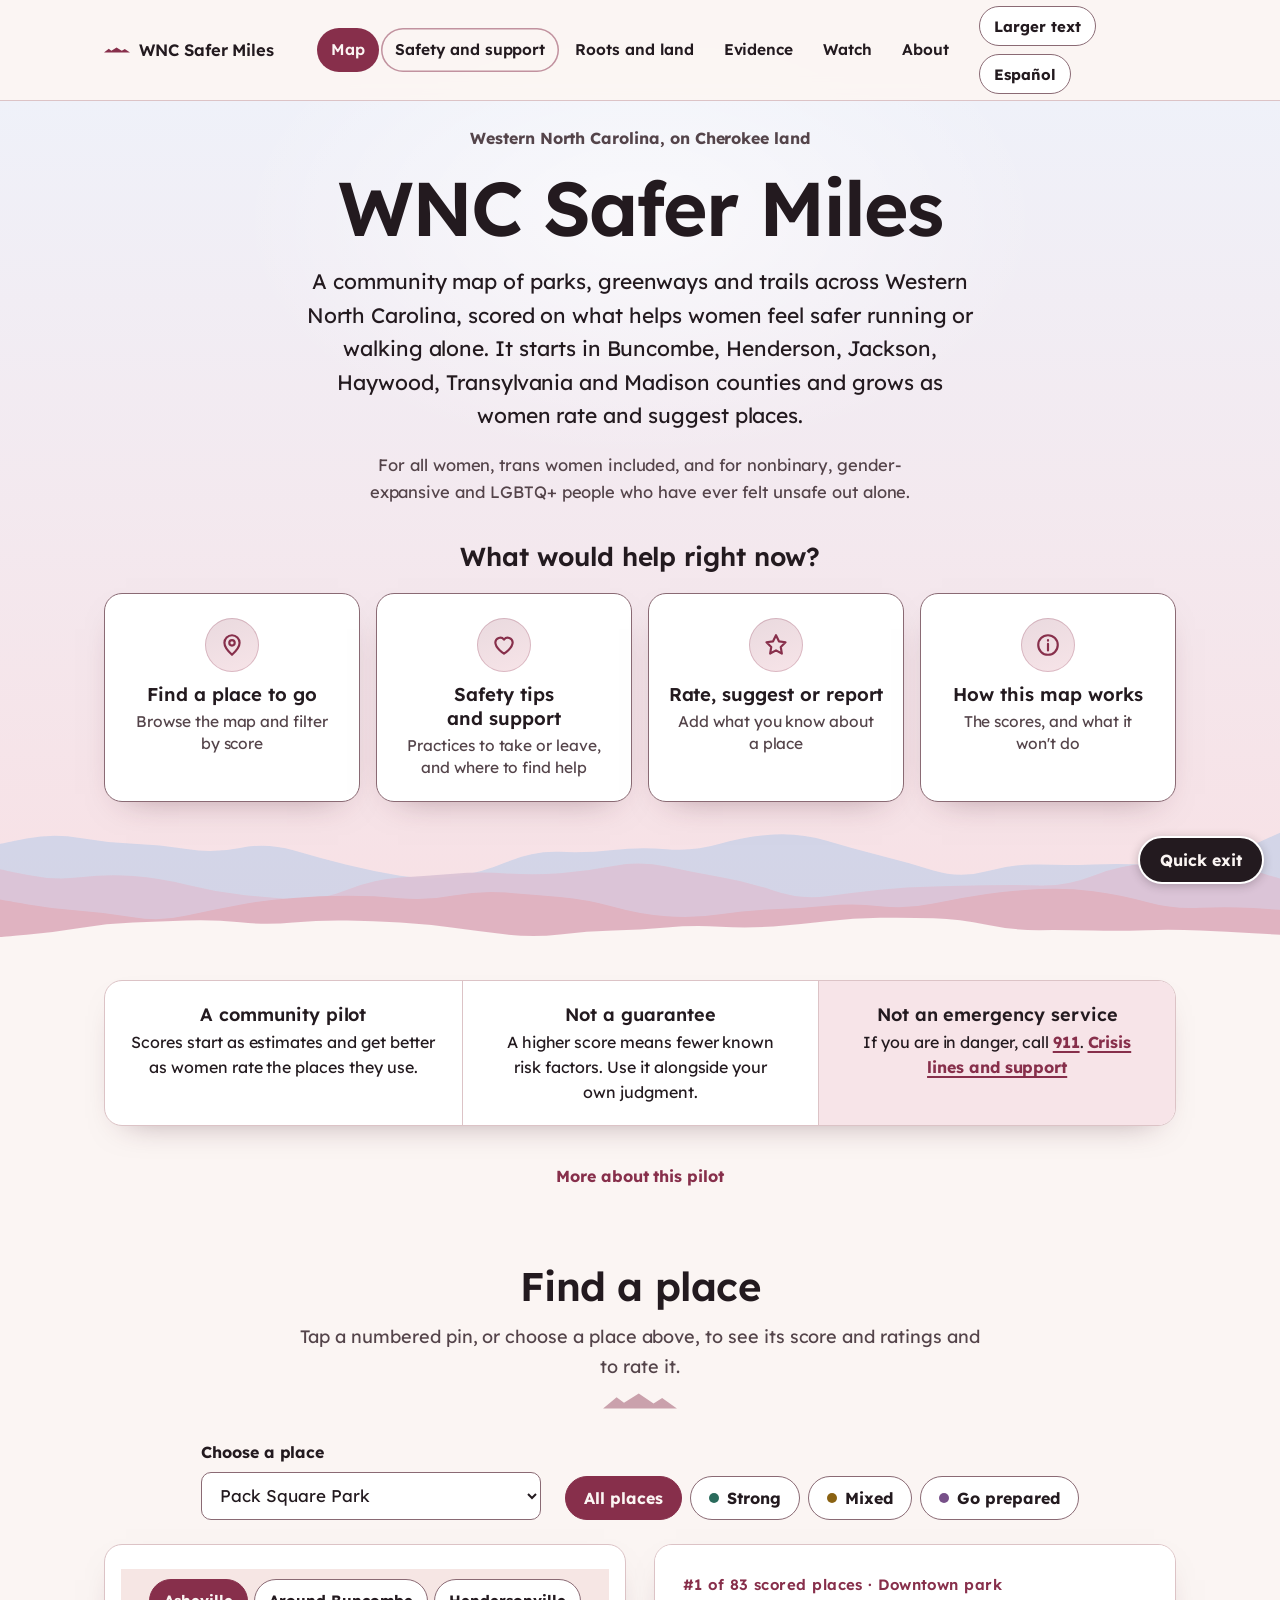
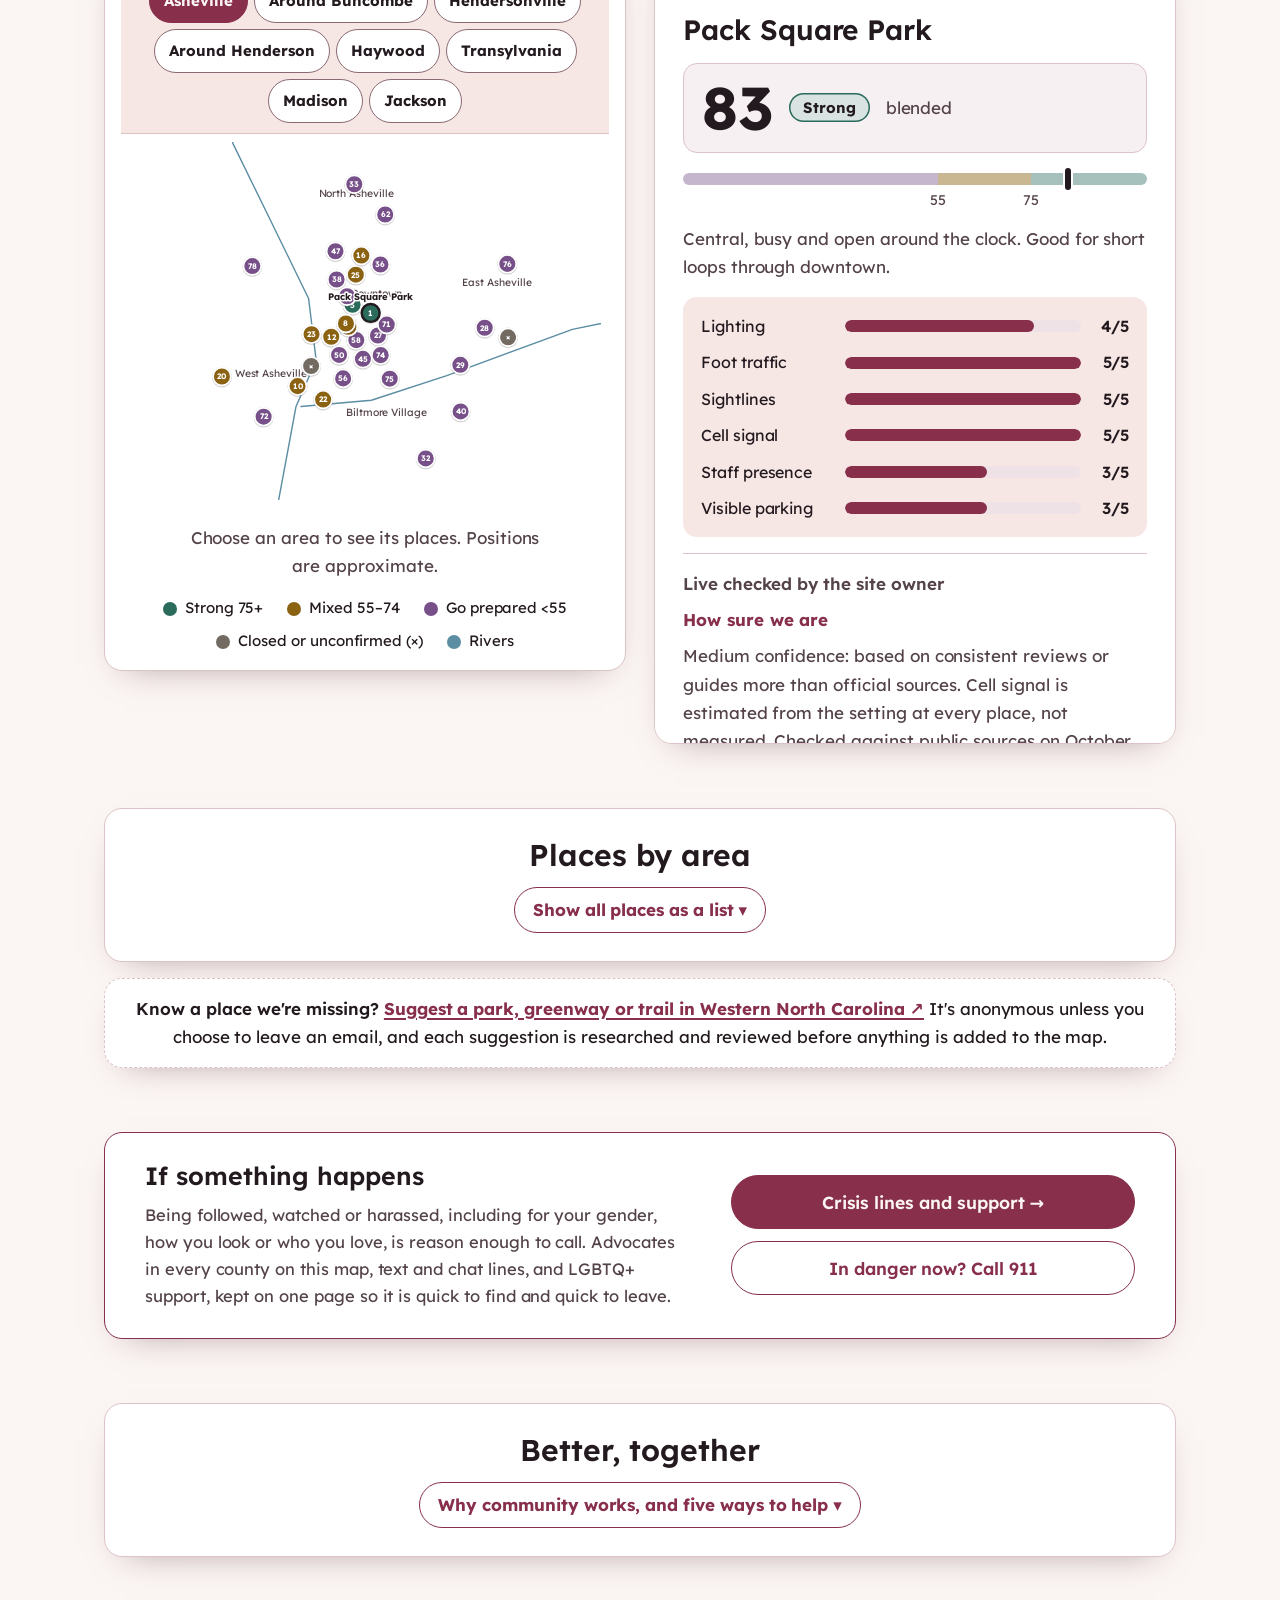
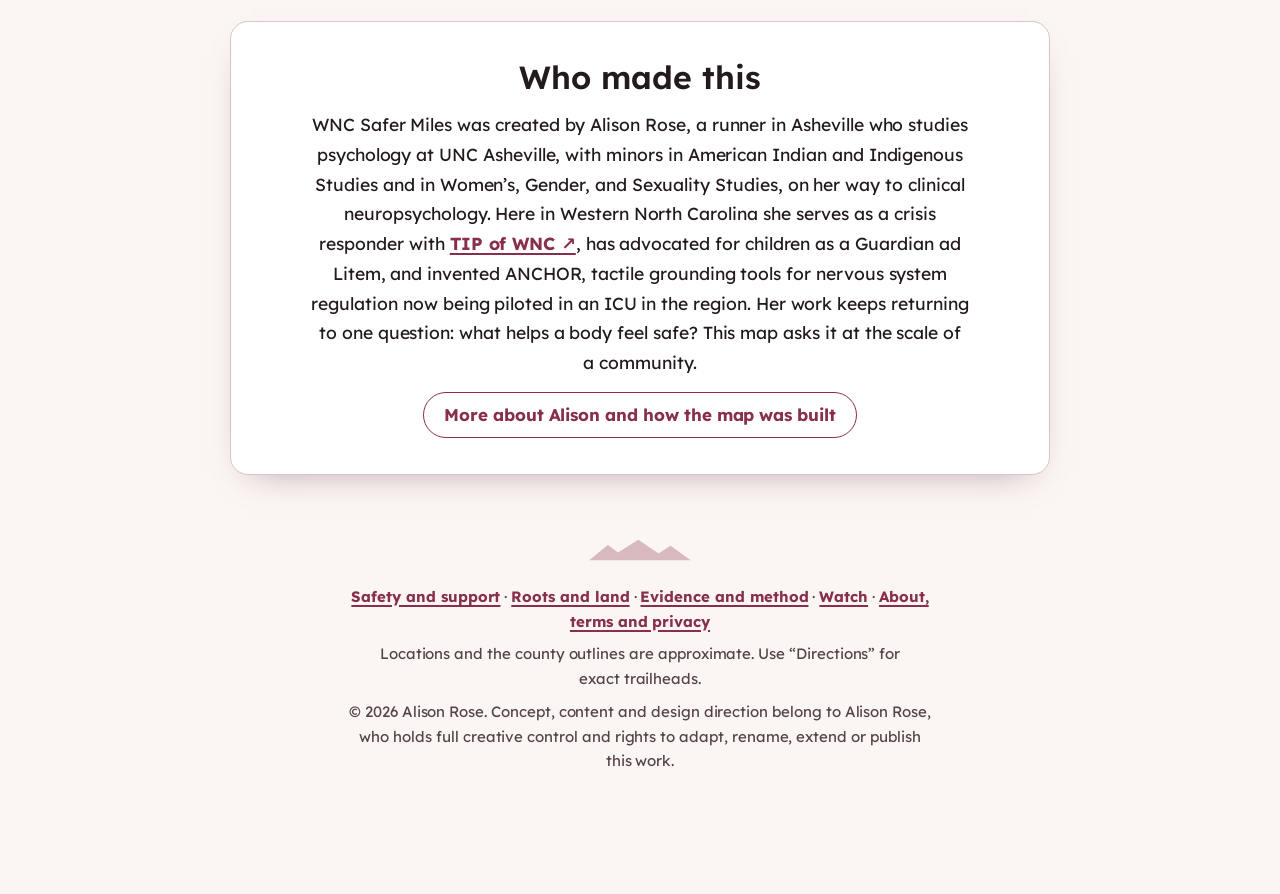
==== commit 5494d8cd: "Fix the video: the play handler moved to site.js with the film When the video moved to watch.html, t" ====
--- a/index.html
+++ b/index.html
@@ -739,15 +739,6 @@
   document.title=lang==="en"?"WNC Safer Miles":"WNC Safer Miles · mapa comunitario";
   SM.paintNav(lang);
 }
-(function(){const box=document.getElementById("vid"),btn=document.getElementById("vidPlay");if(!box||!btn)return;
-  btn.addEventListener("click",()=>{
-    const f=document.createElement("iframe");
-    f.src=box.dataset.src;f.title=lang==="es"?"Video: Recupere sus millas (en inglés)":"Video: Take your miles back";
-    f.setAttribute("allow","autoplay; fullscreen; picture-in-picture");f.setAttribute("allowfullscreen","");f.setAttribute("loading","lazy");
-    f.setAttribute("referrerpolicy","no-referrer-when-downgrade");
-    btn.remove();box.appendChild(f);f.focus();
-  });
-})();
 document.getElementById("langbtn").addEventListener("click",()=>{
   lang=lang==="en"?"es":"en";
   try{localStorage.setItem("sm-lang",lang);}catch(e){}
--- a/site.css
+++ b/site.css
@@ -720,3 +720,24 @@
 .crisis h2{text-align:center}
 .watch .vid-tr{margin-inline:auto}
 @media (max-width:860px){.sitenav ul{-webkit-mask-image:linear-gradient(90deg,#000 88%,transparent);mask-image:linear-gradient(90deg,#000 88%,transparent);padding-right:10px}}
+
+/* ---------- Centering pass ----------
+   Two things sat off to one side: the bar's links, pushed about 36px left by the
+   wordmark being narrower than the buttons; and the text blocks inside cards, which
+   had a reading width but no auto margins, so each one hugged its left edge. */
+@media (min-width:860px){
+  .sitenav-in{display:grid;grid-template-columns:1fr auto 1fr;align-items:center}
+  .sitenav ul{flex:none;justify-content:center}
+  .sitenav .tools{justify-self:end;display:flex;gap:var(--s1)}
+}
+.fold>.note,.fold>.tg-intro{margin:var(--s2) auto;padding-inline:var(--s3);max-width:72ch}
+.panels>[role=tabpanel]>.note,.panels>[role=tabpanel]>p,.panels>[role=tabpanel]>ul.note,
+.panels [data-i18n]>p,.panels [data-i18n]>ul.note{margin-inline:auto}
+.vid-text p,.crisis-cards p,.crisis-cards .desk-note{margin-inline:auto}
+.tips-head .note,.sec-head .note{margin-inline:auto}
+/* the same, where an id-scoped rule was holding the old margins */
+#safety .panels>[role=tabpanel]>.note{margin:0 auto 4px}
+#research [data-i18n=resBody]>p.note,#health [data-i18n=hlBody]>p.note{margin-inline:auto}
+.vid-tr>.vid-text{margin:var(--s2) auto var(--s3);max-width:64ch;padding-inline:var(--s3)}
+/* A tab card is now as tall as the tab you are reading, not as tall as the longest one */
+#safety .panels>[role=tabpanel]:not(.on),.howto .panels>[role=tabpanel]:not(.on){display:none}
